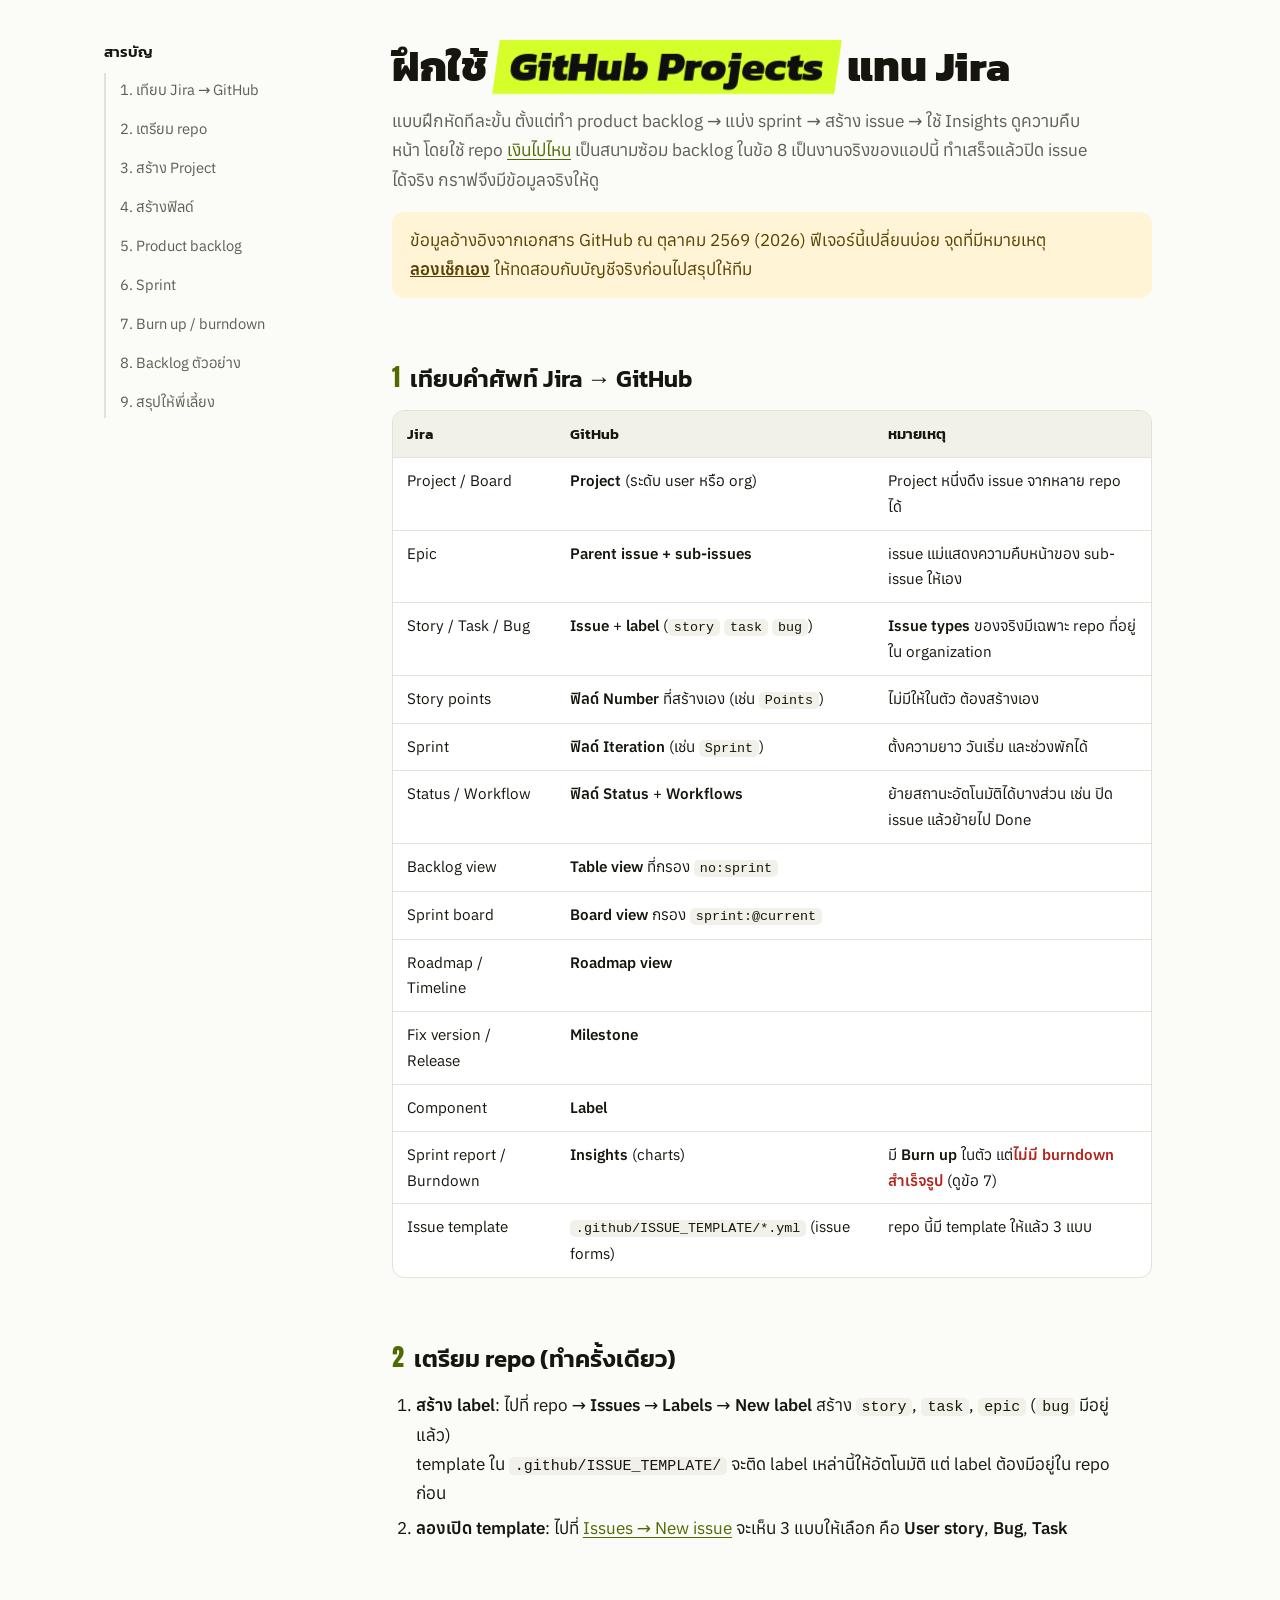
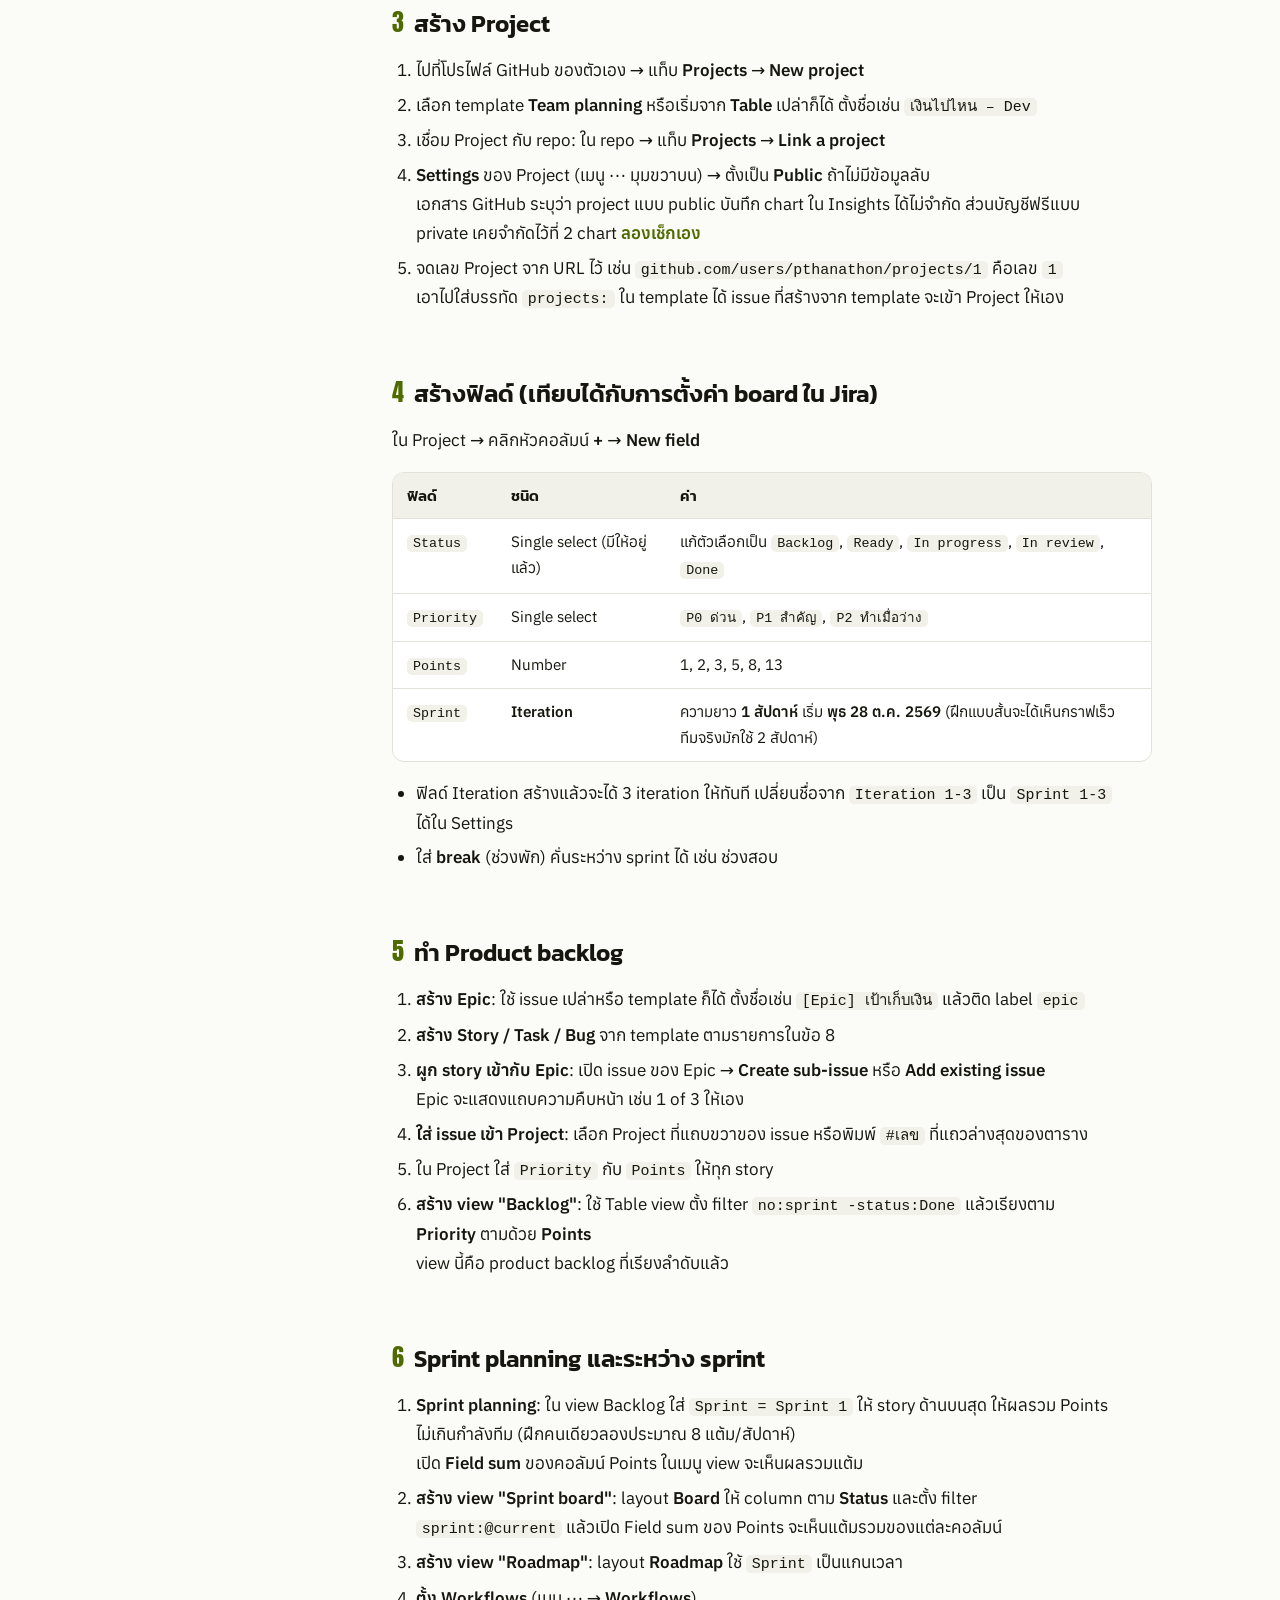
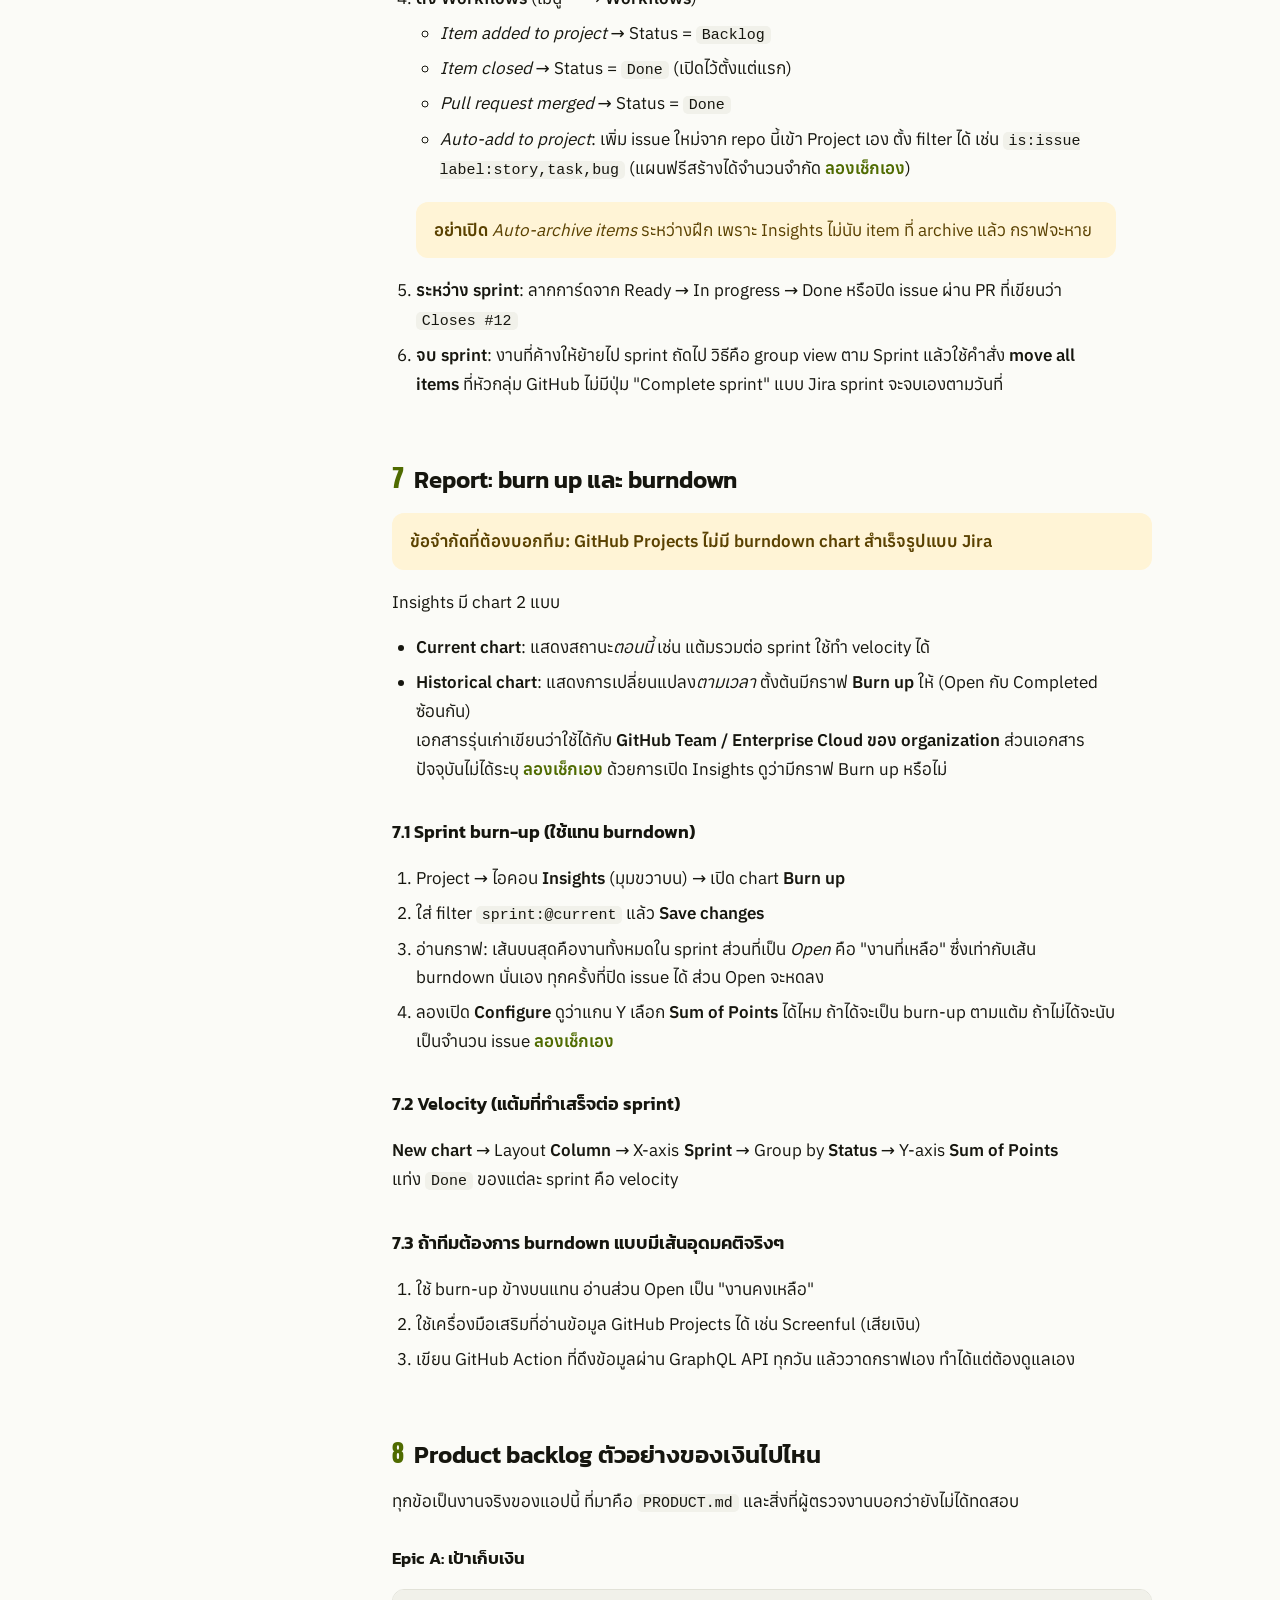
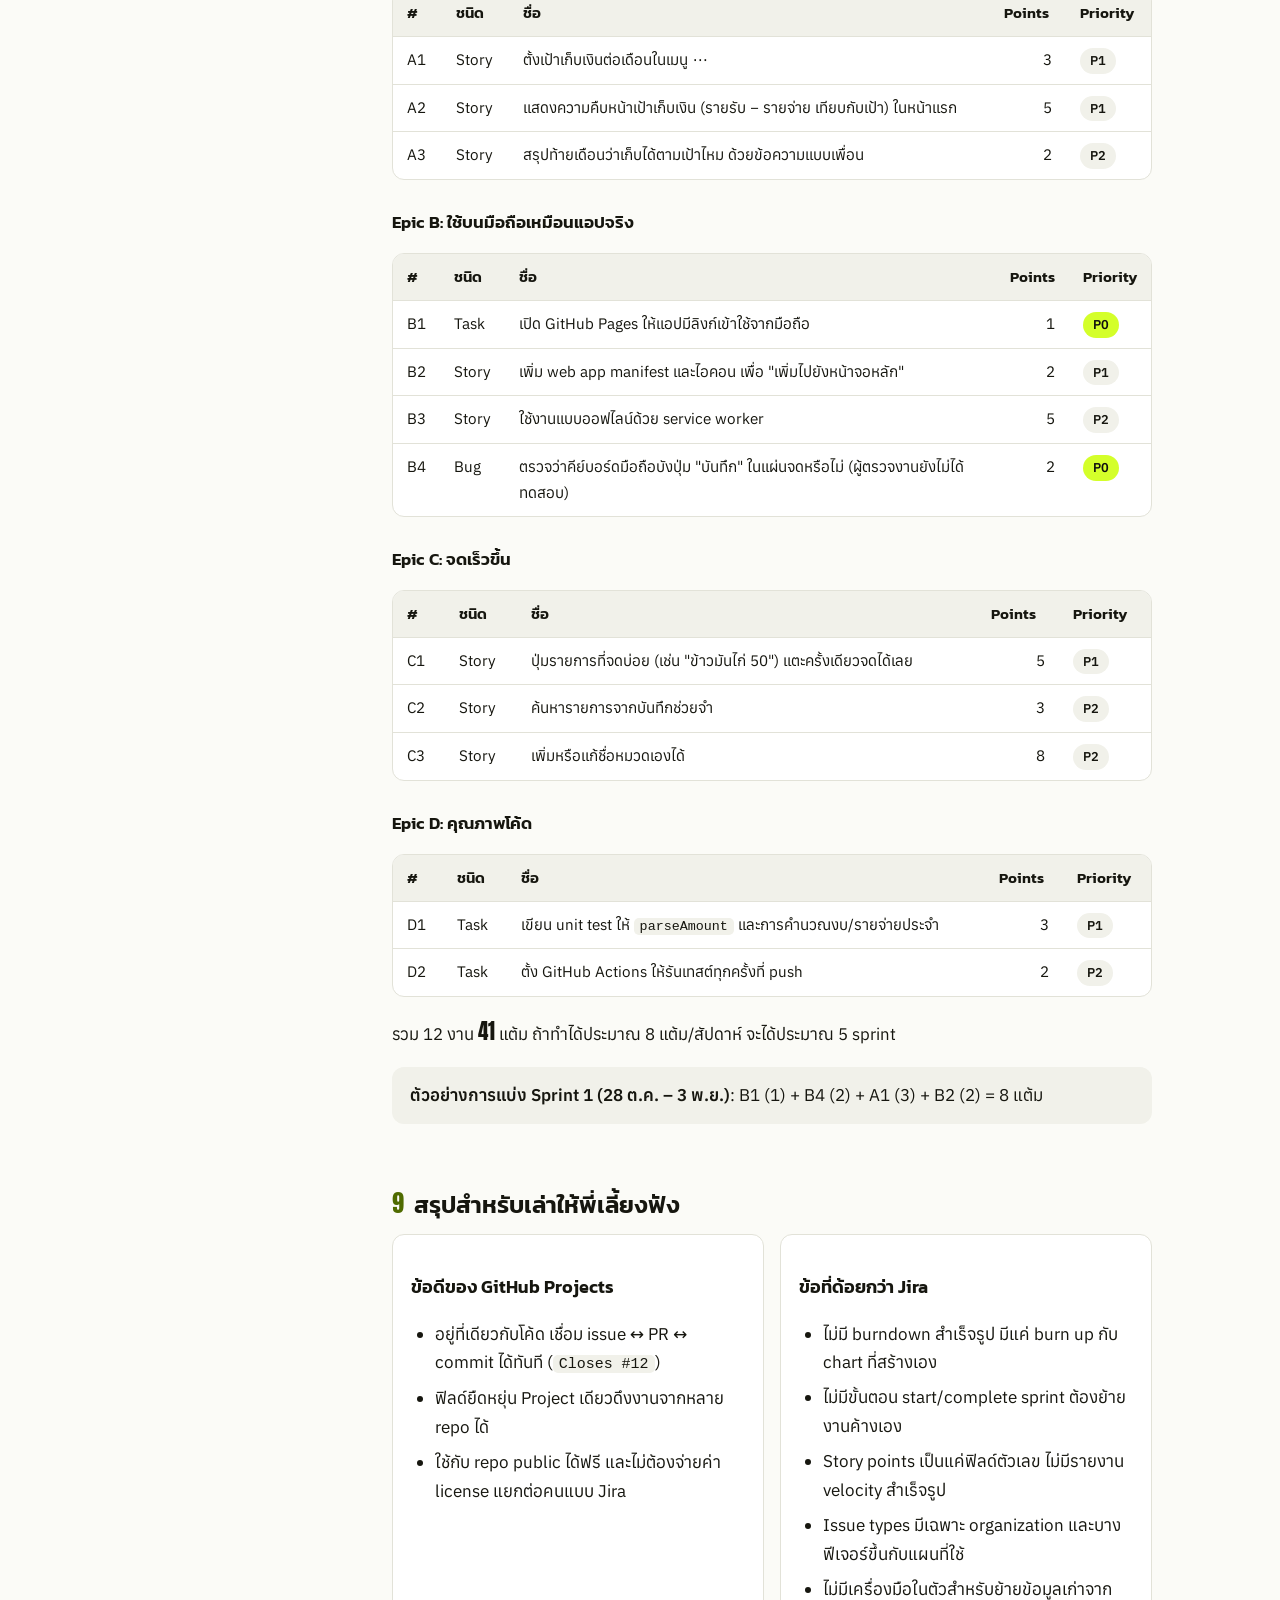
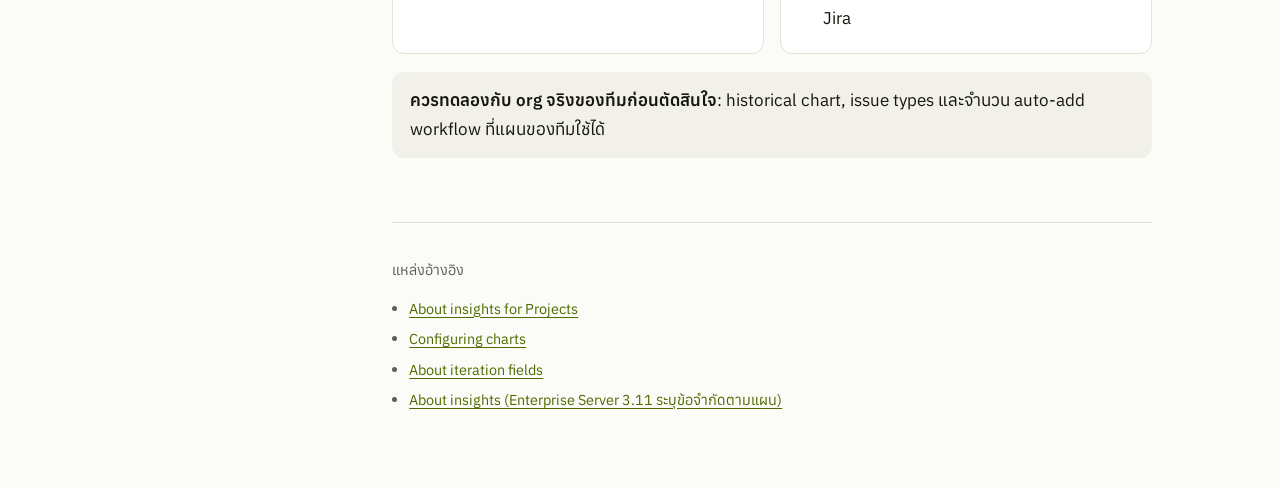
==== docs/github-projects-practice.html @ 41fc9db2 "คู่มือ HTML ใช้ธีมสว่างอย่างเดียว Co-Authored-By: Claude Opus 5.5 <noreply@anthropic.com>" ====
<!doctype html>
<html lang="th">
<head>
<meta charset="utf-8">
<meta name="color-scheme" content="light">
<meta name="viewport" content="width=device-width, initial-scale=1">
<title>ฝึก GitHub Projects แทน Jira</title>
<meta name="description" content="แบบฝึกหัดใช้ GitHub Projects ทำ backlog แบ่ง sprint สร้าง issue และดู burn up โดยใช้ repo เงินไปไหน">
<link rel="stylesheet" href="../fonts/fonts.css">
<style>
:root {
  --bg: #fbfbf7; --surface: #ffffff; --surface-2: #f1f1ea; --line: #e2e2d8;
  --ink: #16160f; --muted: #5e5e54; --accent: #4f6b00; --mark: #d4ff2a; --on-mark: #0f0f0f;
  --warn-bg: #fff4d6; --warn-ink: #5a4100; --bad: #b3261e;
  color-scheme: light;
}
* { box-sizing: border-box; }
html { scroll-behavior: smooth; scroll-padding-top: 16px; }
body {
  margin: 0; background: var(--bg); color: var(--ink);
  font-family: "Anuphan", system-ui, sans-serif; font-size: 17px; line-height: 1.7;
  -webkit-font-smoothing: antialiased;
}
::selection { background: var(--mark); color: var(--on-mark); }
a { color: var(--accent); text-underline-offset: 3px; }
:focus-visible { outline: 2px solid var(--accent); outline-offset: 2px; }

.layout { display: grid; grid-template-columns: 240px minmax(0, 1fr); gap: 48px; max-width: 1120px; margin: 0 auto; padding: 40px 24px 80px; }
nav.toc { position: sticky; top: 24px; align-self: start; font-size: 0.92rem; }
nav.toc b { display: block; font-family: "Kanit", sans-serif; font-weight: 600; margin-bottom: 8px; }
nav.toc ol { list-style: none; margin: 0; padding: 0; border-left: 2px solid var(--line); }
nav.toc a { display: block; padding: 4px 0 4px 14px; margin-left: -2px; border-left: 2px solid transparent; color: var(--muted); text-decoration: none; }
nav.toc a:hover { color: var(--ink); border-left-color: var(--accent); }
@media (max-width: 880px) {
  .layout { grid-template-columns: 1fr; gap: 24px; padding: 24px 16px 64px; }
  nav.toc { position: static; }
}

main { max-width: 760px; min-width: 0; }
header.hero { margin-bottom: 40px; }
h1 { font-family: "Kanit", sans-serif; font-weight: 800; font-size: clamp(1.9rem, 5vw, 2.6rem); line-height: 1.2; margin: 0 0 12px; }
h1 .tag { display: inline-block; background: var(--mark); color: var(--on-mark); padding: 2px 14px; transform: skewX(-8deg); }
.lead { font-size: 1.08rem; color: var(--muted); margin: 0; }
h2 { font-family: "Kanit", sans-serif; font-weight: 600; font-size: 1.5rem; line-height: 1.3; margin: 56px 0 14px; padding-top: 8px; }
h2 .n { font-family: "Anton", sans-serif; font-weight: 400; color: var(--accent); margin-right: 10px; }
h3 { font-family: "Kanit", sans-serif; font-weight: 600; font-size: 1.15rem; margin: 32px 0 10px; }
p, li { max-width: 70ch; }
ol, ul { padding-left: 1.4em; }
li { margin: 6px 0; }
li > ul, li > ol { margin-top: 6px; }
code { font-family: ui-monospace, "Cascadia Mono", Consolas, monospace; font-size: 0.88em; background: var(--surface-2); padding: 1px 6px; border-radius: 5px; }
strong { font-weight: 600; }

.table-wrap { overflow-x: auto; margin: 16px 0; border: 1px solid var(--line); border-radius: 12px; background: var(--surface); }
table { border-collapse: collapse; width: 100%; font-size: 0.95rem; }
th, td { text-align: left; padding: 10px 14px; border-top: 1px solid var(--line); vertical-align: top; }
thead th { border-top: 0; font-family: "Kanit", sans-serif; font-weight: 600; background: var(--surface-2); white-space: nowrap; }
td.num { font-variant-numeric: tabular-nums; text-align: right; }
.pri { display: inline-block; font-size: 0.8rem; font-weight: 600; padding: 2px 10px; border-radius: 999px; background: var(--surface-2); white-space: nowrap; }
.pri.p0 { background: var(--mark); color: var(--on-mark); }

.note { border-radius: 12px; padding: 14px 18px; margin: 18px 0; background: var(--surface-2); }
.note.warn { background: var(--warn-bg); color: var(--warn-ink); }
.note p { margin: 0; }
.note p + p, .note p + ol, .note p + ul { margin-top: 8px; }
.check { font-weight: 600; color: var(--accent); white-space: nowrap; }
.note.warn .check { color: inherit; text-decoration: underline; }

.epic { font-family: "Kanit", sans-serif; font-weight: 600; margin: 28px 0 0; }
.total { font-size: 1.05rem; }
.total b { font-family: "Anton", sans-serif; font-weight: 400; font-size: 1.3rem; }
.two { display: grid; grid-template-columns: 1fr 1fr; gap: 16px; }
.two > div { background: var(--surface); border: 1px solid var(--line); border-radius: 12px; padding: 4px 18px; }
@media (max-width: 640px) { .two { grid-template-columns: 1fr; } }
.bad { color: var(--bad); }
footer { margin-top: 64px; padding-top: 20px; border-top: 1px solid var(--line); font-size: 0.9rem; color: var(--muted); }
footer ul { padding-left: 1.2em; }

@media print {
  nav.toc { display: none; }
  .layout { display: block; padding: 0; }
  h2 { break-after: avoid; }
  .table-wrap, .note { break-inside: avoid; }
}
</style>
</head>
<body>
<div class="layout">
<nav class="toc" aria-label="สารบัญ">
  <b>สารบัญ</b>
  <ol>
    <li><a href="#s1">1. เทียบ Jira → GitHub</a></li>
    <li><a href="#s2">2. เตรียม repo</a></li>
    <li><a href="#s3">3. สร้าง Project</a></li>
    <li><a href="#s4">4. สร้างฟิลด์</a></li>
    <li><a href="#s5">5. Product backlog</a></li>
    <li><a href="#s6">6. Sprint</a></li>
    <li><a href="#s7">7. Burn up / burndown</a></li>
    <li><a href="#s8">8. Backlog ตัวอย่าง</a></li>
    <li><a href="#s9">9. สรุปให้พี่เลี้ยง</a></li>
  </ol>
</nav>

<main>
<header class="hero">
  <h1>ฝึกใช้ <span class="tag">GitHub Projects</span> แทน Jira</h1>
  <p class="lead">แบบฝึกหัดทีละขั้น ตั้งแต่ทำ product backlog → แบ่ง sprint → สร้าง issue → ใช้ Insights ดูความคืบหน้า โดยใช้ repo <a href="https://github.com/pthanathon/NgenPaiNai">เงินไปไหน</a> เป็นสนามซ้อม backlog ในข้อ 8 เป็นงานจริงของแอปนี้ ทำเสร็จแล้วปิด issue ได้จริง กราฟจึงมีข้อมูลจริงให้ดู</p>
  <div class="note warn">
    <p>ข้อมูลอ้างอิงจากเอกสาร GitHub ณ ตุลาคม 2569 (2026) ฟีเจอร์นี้เปลี่ยนบ่อย จุดที่มีหมายเหตุ <span class="check">ลองเช็กเอง</span> ให้ทดสอบกับบัญชีจริงก่อนไปสรุปให้ทีม</p>
  </div>
</header>

<section id="s1">
<h2><span class="n">1</span>เทียบคำศัพท์ Jira → GitHub</h2>
<div class="table-wrap"><table>
<thead><tr><th>Jira</th><th>GitHub</th><th>หมายเหตุ</th></tr></thead>
<tbody>
<tr><td>Project / Board</td><td><strong>Project</strong> (ระดับ user หรือ org)</td><td>Project หนึ่งดึง issue จากหลาย repo ได้</td></tr>
<tr><td>Epic</td><td><strong>Parent issue + sub-issues</strong></td><td>issue แม่แสดงความคืบหน้าของ sub-issue ให้เอง</td></tr>
<tr><td>Story / Task / Bug</td><td><strong>Issue</strong> + <strong>label</strong> (<code>story</code> <code>task</code> <code>bug</code>)</td><td><strong>Issue types</strong> ของจริงมีเฉพาะ repo ที่อยู่ใน organization</td></tr>
<tr><td>Story points</td><td><strong>ฟิลด์ Number</strong> ที่สร้างเอง (เช่น <code>Points</code>)</td><td>ไม่มีให้ในตัว ต้องสร้างเอง</td></tr>
<tr><td>Sprint</td><td><strong>ฟิลด์ Iteration</strong> (เช่น <code>Sprint</code>)</td><td>ตั้งความยาว วันเริ่ม และช่วงพักได้</td></tr>
<tr><td>Status / Workflow</td><td><strong>ฟิลด์ Status</strong> + <strong>Workflows</strong></td><td>ย้ายสถานะอัตโนมัติได้บางส่วน เช่น ปิด issue แล้วย้ายไป Done</td></tr>
<tr><td>Backlog view</td><td><strong>Table view</strong> ที่กรอง <code>no:sprint</code></td><td></td></tr>
<tr><td>Sprint board</td><td><strong>Board view</strong> กรอง <code>sprint:@current</code></td><td></td></tr>
<tr><td>Roadmap / Timeline</td><td><strong>Roadmap view</strong></td><td></td></tr>
<tr><td>Fix version / Release</td><td><strong>Milestone</strong></td><td></td></tr>
<tr><td>Component</td><td><strong>Label</strong></td><td></td></tr>
<tr><td>Sprint report / Burndown</td><td><strong>Insights</strong> (charts)</td><td>มี <strong>Burn up</strong> ในตัว แต่<strong class="bad">ไม่มี burndown สำเร็จรูป</strong> (ดูข้อ 7)</td></tr>
<tr><td>Issue template</td><td><code>.github/ISSUE_TEMPLATE/*.yml</code> (issue forms)</td><td>repo นี้มี template ให้แล้ว 3 แบบ</td></tr>
</tbody></table></div>
</section>

<section id="s2">
<h2><span class="n">2</span>เตรียม repo (ทำครั้งเดียว)</h2>
<ol>
  <li><strong>สร้าง label</strong>: ไปที่ repo → <strong>Issues</strong> → <strong>Labels</strong> → <strong>New label</strong> สร้าง <code>story</code>, <code>task</code>, <code>epic</code> (<code>bug</code> มีอยู่แล้ว)<br>template ใน <code>.github/ISSUE_TEMPLATE/</code> จะติด label เหล่านี้ให้อัตโนมัติ แต่ label ต้องมีอยู่ใน repo ก่อน</li>
  <li><strong>ลองเปิด template</strong>: ไปที่ <a href="https://github.com/pthanathon/NgenPaiNai/issues/new/choose">Issues → New issue</a> จะเห็น 3 แบบให้เลือก คือ <strong>User story</strong>, <strong>Bug</strong>, <strong>Task</strong></li>
</ol>
</section>

<section id="s3">
<h2><span class="n">3</span>สร้าง Project</h2>
<ol>
  <li>ไปที่โปรไฟล์ GitHub ของตัวเอง → แท็บ <strong>Projects</strong> → <strong>New project</strong></li>
  <li>เลือก template <strong>Team planning</strong> หรือเริ่มจาก <strong>Table</strong> เปล่าก็ได้ ตั้งชื่อเช่น <code>เงินไปไหน – Dev</code></li>
  <li>เชื่อม Project กับ repo: ใน repo → แท็บ <strong>Projects</strong> → <strong>Link a project</strong></li>
  <li><strong>Settings</strong> ของ Project (เมนู ⋯ มุมขวาบน) → ตั้งเป็น <strong>Public</strong> ถ้าไม่มีข้อมูลลับ<br>เอกสาร GitHub ระบุว่า project แบบ public บันทึก chart ใน Insights ได้ไม่จำกัด ส่วนบัญชีฟรีแบบ private เคยจำกัดไว้ที่ 2 chart <span class="check">ลองเช็กเอง</span></li>
  <li>จดเลข Project จาก URL ไว้ เช่น <code>github.com/users/pthanathon/projects/1</code> คือเลข <code>1</code><br>เอาไปใส่บรรทัด <code>projects:</code> ใน template ได้ issue ที่สร้างจาก template จะเข้า Project ให้เอง</li>
</ol>
</section>

<section id="s4">
<h2><span class="n">4</span>สร้างฟิลด์ (เทียบได้กับการตั้งค่า board ใน Jira)</h2>
<p>ใน Project → คลิกหัวคอลัมน์ <strong>+</strong> → <strong>New field</strong></p>
<div class="table-wrap"><table>
<thead><tr><th>ฟิลด์</th><th>ชนิด</th><th>ค่า</th></tr></thead>
<tbody>
<tr><td><code>Status</code></td><td>Single select (มีให้อยู่แล้ว)</td><td>แก้ตัวเลือกเป็น <code>Backlog</code>, <code>Ready</code>, <code>In progress</code>, <code>In review</code>, <code>Done</code></td></tr>
<tr><td><code>Priority</code></td><td>Single select</td><td><code>P0 ด่วน</code>, <code>P1 สำคัญ</code>, <code>P2 ทำเมื่อว่าง</code></td></tr>
<tr><td><code>Points</code></td><td>Number</td><td>1, 2, 3, 5, 8, 13</td></tr>
<tr><td><code>Sprint</code></td><td><strong>Iteration</strong></td><td>ความยาว <strong>1 สัปดาห์</strong> เริ่ม <strong>พุธ 28 ต.ค. 2569</strong> (ฝึกแบบสั้นจะได้เห็นกราฟเร็ว ทีมจริงมักใช้ 2 สัปดาห์)</td></tr>
</tbody></table></div>
<ul>
  <li>ฟิลด์ Iteration สร้างแล้วจะได้ 3 iteration ให้ทันที เปลี่ยนชื่อจาก <code>Iteration 1-3</code> เป็น <code>Sprint 1-3</code> ได้ใน Settings</li>
  <li>ใส่ <strong>break</strong> (ช่วงพัก) คั่นระหว่าง sprint ได้ เช่น ช่วงสอบ</li>
</ul>
</section>

<section id="s5">
<h2><span class="n">5</span>ทำ Product backlog</h2>
<ol>
  <li><strong>สร้าง Epic</strong>: ใช้ issue เปล่าหรือ template ก็ได้ ตั้งชื่อเช่น <code>[Epic] เป้าเก็บเงิน</code> แล้วติด label <code>epic</code></li>
  <li><strong>สร้าง Story / Task / Bug</strong> จาก template ตามรายการในข้อ 8</li>
  <li><strong>ผูก story เข้ากับ Epic</strong>: เปิด issue ของ Epic → <strong>Create sub-issue</strong> หรือ <strong>Add existing issue</strong><br>Epic จะแสดงแถบความคืบหน้า เช่น 1 of 3 ให้เอง</li>
  <li><strong>ใส่ issue เข้า Project</strong>: เลือก Project ที่แถบขวาของ issue หรือพิมพ์ <code>#เลข</code> ที่แถวล่างสุดของตาราง</li>
  <li>ใน Project ใส่ <code>Priority</code> กับ <code>Points</code> ให้ทุก story</li>
  <li><strong>สร้าง view "Backlog"</strong>: ใช้ Table view ตั้ง filter <code>no:sprint -status:Done</code> แล้วเรียงตาม <strong>Priority</strong> ตามด้วย <strong>Points</strong><br>view นี้คือ product backlog ที่เรียงลำดับแล้ว</li>
</ol>
</section>

<section id="s6">
<h2><span class="n">6</span>Sprint planning และระหว่าง sprint</h2>
<ol>
  <li><strong>Sprint planning</strong>: ใน view Backlog ใส่ <code>Sprint = Sprint 1</code> ให้ story ด้านบนสุด ให้ผลรวม Points ไม่เกินกำลังทีม (ฝึกคนเดียวลองประมาณ 8 แต้ม/สัปดาห์)<br>เปิด <strong>Field sum</strong> ของคอลัมน์ Points ในเมนู view จะเห็นผลรวมแต้ม</li>
  <li><strong>สร้าง view "Sprint board"</strong>: layout <strong>Board</strong> ให้ column ตาม <strong>Status</strong> และตั้ง filter <code>sprint:@current</code> แล้วเปิด Field sum ของ Points จะเห็นแต้มรวมของแต่ละคอลัมน์</li>
  <li><strong>สร้าง view "Roadmap"</strong>: layout <strong>Roadmap</strong> ใช้ <code>Sprint</code> เป็นแกนเวลา</li>
  <li><strong>ตั้ง Workflows</strong> (เมนู ⋯ → <strong>Workflows</strong>)
    <ul>
      <li><em>Item added to project</em> → Status = <code>Backlog</code></li>
      <li><em>Item closed</em> → Status = <code>Done</code> (เปิดไว้ตั้งแต่แรก)</li>
      <li><em>Pull request merged</em> → Status = <code>Done</code></li>
      <li><em>Auto-add to project</em>: เพิ่ม issue ใหม่จาก repo นี้เข้า Project เอง ตั้ง filter ได้ เช่น <code>is:issue label:story,task,bug</code> (แผนฟรีสร้างได้จำนวนจำกัด <span class="check">ลองเช็กเอง</span>)</li>
    </ul>
    <div class="note warn"><p><strong>อย่าเปิด</strong> <em>Auto-archive items</em> ระหว่างฝึก เพราะ Insights ไม่นับ item ที่ archive แล้ว กราฟจะหาย</p></div>
  </li>
  <li><strong>ระหว่าง sprint</strong>: ลากการ์ดจาก Ready → In progress → Done หรือปิด issue ผ่าน PR ที่เขียนว่า <code>Closes #12</code></li>
  <li><strong>จบ sprint</strong>: งานที่ค้างให้ย้ายไป sprint ถัดไป วิธีคือ group view ตาม Sprint แล้วใช้คำสั่ง <strong>move all items</strong> ที่หัวกลุ่ม GitHub ไม่มีปุ่ม "Complete sprint" แบบ Jira sprint จะจบเองตามวันที่</li>
</ol>
</section>

<section id="s7">
<h2><span class="n">7</span>Report: burn up และ burndown</h2>
<div class="note warn">
  <p><strong>ข้อจำกัดที่ต้องบอกทีม: GitHub Projects ไม่มี burndown chart สำเร็จรูปแบบ Jira</strong></p>
</div>
<p>Insights มี chart 2 แบบ</p>
<ul>
  <li><strong>Current chart</strong>: แสดงสถานะ<em>ตอนนี้</em> เช่น แต้มรวมต่อ sprint ใช้ทำ velocity ได้</li>
  <li><strong>Historical chart</strong>: แสดงการเปลี่ยนแปลง<em>ตามเวลา</em> ตั้งต้นมีกราฟ <strong>Burn up</strong> ให้ (Open กับ Completed ซ้อนกัน)<br>เอกสารรุ่นเก่าเขียนว่าใช้ได้กับ <strong>GitHub Team / Enterprise Cloud ของ organization</strong> ส่วนเอกสารปัจจุบันไม่ได้ระบุ <span class="check">ลองเช็กเอง</span> ด้วยการเปิด Insights ดูว่ามีกราฟ Burn up หรือไม่</li>
</ul>

<h3>7.1 Sprint burn-up (ใช้แทน burndown)</h3>
<ol>
  <li>Project → ไอคอน <strong>Insights</strong> (มุมขวาบน) → เปิด chart <strong>Burn up</strong></li>
  <li>ใส่ filter <code>sprint:@current</code> แล้ว <strong>Save changes</strong></li>
  <li>อ่านกราฟ: เส้นบนสุดคืองานทั้งหมดใน sprint ส่วนที่เป็น <em>Open</em> คือ "งานที่เหลือ" ซึ่งเท่ากับเส้น burndown นั่นเอง ทุกครั้งที่ปิด issue ได้ ส่วน Open จะหดลง</li>
  <li>ลองเปิด <strong>Configure</strong> ดูว่าแกน Y เลือก <strong>Sum of Points</strong> ได้ไหม ถ้าได้จะเป็น burn-up ตามแต้ม ถ้าไม่ได้จะนับเป็นจำนวน issue <span class="check">ลองเช็กเอง</span></li>
</ol>

<h3>7.2 Velocity (แต้มที่ทำเสร็จต่อ sprint)</h3>
<p><strong>New chart</strong> → Layout <strong>Column</strong> → X-axis <strong>Sprint</strong> → Group by <strong>Status</strong> → Y-axis <strong>Sum of Points</strong><br>แท่ง <code>Done</code> ของแต่ละ sprint คือ velocity</p>

<h3>7.3 ถ้าทีมต้องการ burndown แบบมีเส้นอุดมคติจริงๆ</h3>
<ol>
  <li>ใช้ burn-up ข้างบนแทน อ่านส่วน Open เป็น "งานคงเหลือ"</li>
  <li>ใช้เครื่องมือเสริมที่อ่านข้อมูล GitHub Projects ได้ เช่น Screenful (เสียเงิน)</li>
  <li>เขียน GitHub Action ที่ดึงข้อมูลผ่าน GraphQL API ทุกวัน แล้ววาดกราฟเอง ทำได้แต่ต้องดูแลเอง</li>
</ol>
</section>

<section id="s8">
<h2><span class="n">8</span>Product backlog ตัวอย่างของเงินไปไหน</h2>
<p>ทุกข้อเป็นงานจริงของแอปนี้ ที่มาคือ <code>PRODUCT.md</code> และสิ่งที่ผู้ตรวจงานบอกว่ายังไม่ได้ทดสอบ</p>

<p class="epic">Epic A: เป้าเก็บเงิน</p>
<div class="table-wrap"><table>
<thead><tr><th>#</th><th>ชนิด</th><th>ชื่อ</th><th>Points</th><th>Priority</th></tr></thead>
<tbody>
<tr><td>A1</td><td>Story</td><td>ตั้งเป้าเก็บเงินต่อเดือนในเมนู ⋯</td><td class="num">3</td><td><span class="pri">P1</span></td></tr>
<tr><td>A2</td><td>Story</td><td>แสดงความคืบหน้าเป้าเก็บเงิน (รายรับ − รายจ่าย เทียบกับเป้า) ในหน้าแรก</td><td class="num">5</td><td><span class="pri">P1</span></td></tr>
<tr><td>A3</td><td>Story</td><td>สรุปท้ายเดือนว่าเก็บได้ตามเป้าไหม ด้วยข้อความแบบเพื่อน</td><td class="num">2</td><td><span class="pri">P2</span></td></tr>
</tbody></table></div>

<p class="epic">Epic B: ใช้บนมือถือเหมือนแอปจริง</p>
<div class="table-wrap"><table>
<thead><tr><th>#</th><th>ชนิด</th><th>ชื่อ</th><th>Points</th><th>Priority</th></tr></thead>
<tbody>
<tr><td>B1</td><td>Task</td><td>เปิด GitHub Pages ให้แอปมีลิงก์เข้าใช้จากมือถือ</td><td class="num">1</td><td><span class="pri p0">P0</span></td></tr>
<tr><td>B2</td><td>Story</td><td>เพิ่ม web app manifest และไอคอน เพื่อ "เพิ่มไปยังหน้าจอหลัก"</td><td class="num">2</td><td><span class="pri">P1</span></td></tr>
<tr><td>B3</td><td>Story</td><td>ใช้งานแบบออฟไลน์ด้วย service worker</td><td class="num">5</td><td><span class="pri">P2</span></td></tr>
<tr><td>B4</td><td>Bug</td><td>ตรวจว่าคีย์บอร์ดมือถือบังปุ่ม "บันทึก" ในแผ่นจดหรือไม่ (ผู้ตรวจงานยังไม่ได้ทดสอบ)</td><td class="num">2</td><td><span class="pri p0">P0</span></td></tr>
</tbody></table></div>

<p class="epic">Epic C: จดเร็วขึ้น</p>
<div class="table-wrap"><table>
<thead><tr><th>#</th><th>ชนิด</th><th>ชื่อ</th><th>Points</th><th>Priority</th></tr></thead>
<tbody>
<tr><td>C1</td><td>Story</td><td>ปุ่มรายการที่จดบ่อย (เช่น "ข้าวมันไก่ 50") แตะครั้งเดียวจดได้เลย</td><td class="num">5</td><td><span class="pri">P1</span></td></tr>
<tr><td>C2</td><td>Story</td><td>ค้นหารายการจากบันทึกช่วยจำ</td><td class="num">3</td><td><span class="pri">P2</span></td></tr>
<tr><td>C3</td><td>Story</td><td>เพิ่มหรือแก้ชื่อหมวดเองได้</td><td class="num">8</td><td><span class="pri">P2</span></td></tr>
</tbody></table></div>

<p class="epic">Epic D: คุณภาพโค้ด</p>
<div class="table-wrap"><table>
<thead><tr><th>#</th><th>ชนิด</th><th>ชื่อ</th><th>Points</th><th>Priority</th></tr></thead>
<tbody>
<tr><td>D1</td><td>Task</td><td>เขียน unit test ให้ <code>parseAmount</code> และการคำนวณงบ/รายจ่ายประจำ</td><td class="num">3</td><td><span class="pri">P1</span></td></tr>
<tr><td>D2</td><td>Task</td><td>ตั้ง GitHub Actions ให้รันเทสต์ทุกครั้งที่ push</td><td class="num">2</td><td><span class="pri">P2</span></td></tr>
</tbody></table></div>

<p class="total">รวม 12 งาน <b>41</b> แต้ม ถ้าทำได้ประมาณ 8 แต้ม/สัปดาห์ จะได้ประมาณ 5 sprint</p>
<div class="note"><p><strong>ตัวอย่างการแบ่ง Sprint 1 (28 ต.ค. – 3 พ.ย.)</strong>: B1 (1) + B4 (2) + A1 (3) + B2 (2) = 8 แต้ม</p></div>
</section>

<section id="s9">
<h2><span class="n">9</span>สรุปสำหรับเล่าให้พี่เลี้ยงฟัง</h2>
<div class="two">
  <div>
    <h3>ข้อดีของ GitHub Projects</h3>
    <ul>
      <li>อยู่ที่เดียวกับโค้ด เชื่อม issue ↔ PR ↔ commit ได้ทันที (<code>Closes #12</code>)</li>
      <li>ฟิลด์ยืดหยุ่น Project เดียวดึงงานจากหลาย repo ได้</li>
      <li>ใช้กับ repo public ได้ฟรี และไม่ต้องจ่ายค่า license แยกต่อคนแบบ Jira</li>
    </ul>
  </div>
  <div>
    <h3>ข้อที่ด้อยกว่า Jira</h3>
    <ul>
      <li>ไม่มี burndown สำเร็จรูป มีแค่ burn up กับ chart ที่สร้างเอง</li>
      <li>ไม่มีขั้นตอน start/complete sprint ต้องย้ายงานค้างเอง</li>
      <li>Story points เป็นแค่ฟิลด์ตัวเลข ไม่มีรายงาน velocity สำเร็จรูป</li>
      <li>Issue types มีเฉพาะ organization และบางฟีเจอร์ขึ้นกับแผนที่ใช้</li>
      <li>ไม่มีเครื่องมือในตัวสำหรับย้ายข้อมูลเก่าจาก Jira</li>
    </ul>
  </div>
</div>
<div class="note"><p><strong>ควรทดลองกับ org จริงของทีมก่อนตัดสินใจ</strong>: historical chart, issue types และจำนวน auto-add workflow ที่แผนของทีมใช้ได้</p></div>
</section>

<footer>
  <p>แหล่งอ้างอิง</p>
  <ul>
    <li><a href="https://docs.github.com/en/issues/planning-and-tracking-with-projects/viewing-insights-from-your-project/about-insights-for-projects">About insights for Projects</a></li>
    <li><a href="https://docs.github.com/en/issues/planning-and-tracking-with-projects/viewing-insights-from-your-project/configuring-charts">Configuring charts</a></li>
    <li><a href="https://docs.github.com/en/issues/planning-and-tracking-with-projects/understanding-fields/about-iteration-fields">About iteration fields</a></li>
    <li><a href="https://docs.github.com/en/enterprise-server@3.11/issues/planning-and-tracking-with-projects/viewing-insights-from-your-project/about-insights-for-projects">About insights (Enterprise Server 3.11 ระบุข้อจำกัดตามแผน)</a></li>
  </ul>
</footer>
</main>
</div>
</body>
</html>
---- fonts/fonts.css ----
/* ฟอนต์เก็บไว้ในเครื่อง เพื่อให้ใช้งานได้แม้ไม่มีอินเทอร์เน็ต (ที่มา: Google Fonts, SIL Open Font License) */
@font-face {
  font-family: 'Anton';
  font-style: normal;
  font-weight: 400;
  font-display: swap;
  src: url(anton-400-latin.woff2) format('woff2');
  unicode-range: U+0000-00FF, U+0131, U+0152-0153, U+02BB-02BC, U+02C6, U+02DA, U+02DC, U+0304, U+0308, U+0329, U+2000-206F, U+20AC, U+2122, U+2191, U+2193, U+2212, U+2215, U+FEFF, U+FFFD;
}
@font-face {
  font-family: 'Anuphan';
  font-style: normal;
  font-weight: 400;
  font-display: swap;
  src: url(anuphan-400-thai.woff2) format('woff2');
  unicode-range: U+02D7, U+0303, U+0331, U+0E01-0E5B, U+200C-200D, U+25CC;
}
@font-face {
  font-family: 'Anuphan';
  font-style: normal;
  font-weight: 400;
  font-display: swap;
  src: url(anuphan-400-latin.woff2) format('woff2');
  unicode-range: U+0000-00FF, U+0131, U+0152-0153, U+02BB-02BC, U+02C6, U+02DA, U+02DC, U+0304, U+0308, U+0329, U+2000-206F, U+20AC, U+2122, U+2191, U+2193, U+2212, U+2215, U+FEFF, U+FFFD;
}
@font-face {
  font-family: 'Anuphan';
  font-style: normal;
  font-weight: 500;
  font-display: swap;
  src: url(anuphan-400-thai.woff2) format('woff2');
  unicode-range: U+02D7, U+0303, U+0331, U+0E01-0E5B, U+200C-200D, U+25CC;
}
@font-face {
  font-family: 'Anuphan';
  font-style: normal;
  font-weight: 500;
  font-display: swap;
  src: url(anuphan-400-latin.woff2) format('woff2');
  unicode-range: U+0000-00FF, U+0131, U+0152-0153, U+02BB-02BC, U+02C6, U+02DA, U+02DC, U+0304, U+0308, U+0329, U+2000-206F, U+20AC, U+2122, U+2191, U+2193, U+2212, U+2215, U+FEFF, U+FFFD;
}
@font-face {
  font-family: 'Anuphan';
  font-style: normal;
  font-weight: 600;
  font-display: swap;
  src: url(anuphan-400-thai.woff2) format('woff2');
  unicode-range: U+02D7, U+0303, U+0331, U+0E01-0E5B, U+200C-200D, U+25CC;
}
@font-face {
  font-family: 'Anuphan';
  font-style: normal;
  font-weight: 600;
  font-display: swap;
  src: url(anuphan-400-latin.woff2) format('woff2');
  unicode-range: U+0000-00FF, U+0131, U+0152-0153, U+02BB-02BC, U+02C6, U+02DA, U+02DC, U+0304, U+0308, U+0329, U+2000-206F, U+20AC, U+2122, U+2191, U+2193, U+2212, U+2215, U+FEFF, U+FFFD;
}
@font-face {
  font-family: 'Kanit';
  font-style: italic;
  font-weight: 800;
  font-display: swap;
  src: url(kanit-800i-thai.woff2) format('woff2');
  unicode-range: U+02D7, U+0303, U+0331, U+0E01-0E5B, U+200C-200D, U+25CC;
}
@font-face {
  font-family: 'Kanit';
  font-style: italic;
  font-weight: 800;
  font-display: swap;
  src: url(kanit-800i-latin.woff2) format('woff2');
  unicode-range: U+0000-00FF, U+0131, U+0152-0153, U+02BB-02BC, U+02C6, U+02DA, U+02DC, U+0304, U+0308, U+0329, U+2000-206F, U+20AC, U+2122, U+2191, U+2193, U+2212, U+2215, U+FEFF, U+FFFD;
}
@font-face {
  font-family: 'Kanit';
  font-style: normal;
  font-weight: 600;
  font-display: swap;
  src: url(kanit-600-thai.woff2) format('woff2');
  unicode-range: U+02D7, U+0303, U+0331, U+0E01-0E5B, U+200C-200D, U+25CC;
}
@font-face {
  font-family: 'Kanit';
  font-style: normal;
  font-weight: 600;
  font-display: swap;
  src: url(kanit-600-latin.woff2) format('woff2');
  unicode-range: U+0000-00FF, U+0131, U+0152-0153, U+02BB-02BC, U+02C6, U+02DA, U+02DC, U+0304, U+0308, U+0329, U+2000-206F, U+20AC, U+2122, U+2191, U+2193, U+2212, U+2215, U+FEFF, U+FFFD;
}
@font-face {
  font-family: 'Kanit';
  font-style: normal;
  font-weight: 800;
  font-display: swap;
  src: url(kanit-800-thai.woff2) format('woff2');
  unicode-range: U+02D7, U+0303, U+0331, U+0E01-0E5B, U+200C-200D, U+25CC;
}
@font-face {
  font-family: 'Kanit';
  font-style: normal;
  font-weight: 800;
  font-display: swap;
  src: url(kanit-800-latin.woff2) format('woff2');
  unicode-range: U+0000-00FF, U+0131, U+0152-0153, U+02BB-02BC, U+02C6, U+02DA, U+02DC, U+0304, U+0308, U+0329, U+2000-206F, U+20AC, U+2122, U+2191, U+2193, U+2212, U+2215, U+FEFF, U+FFFD;
}
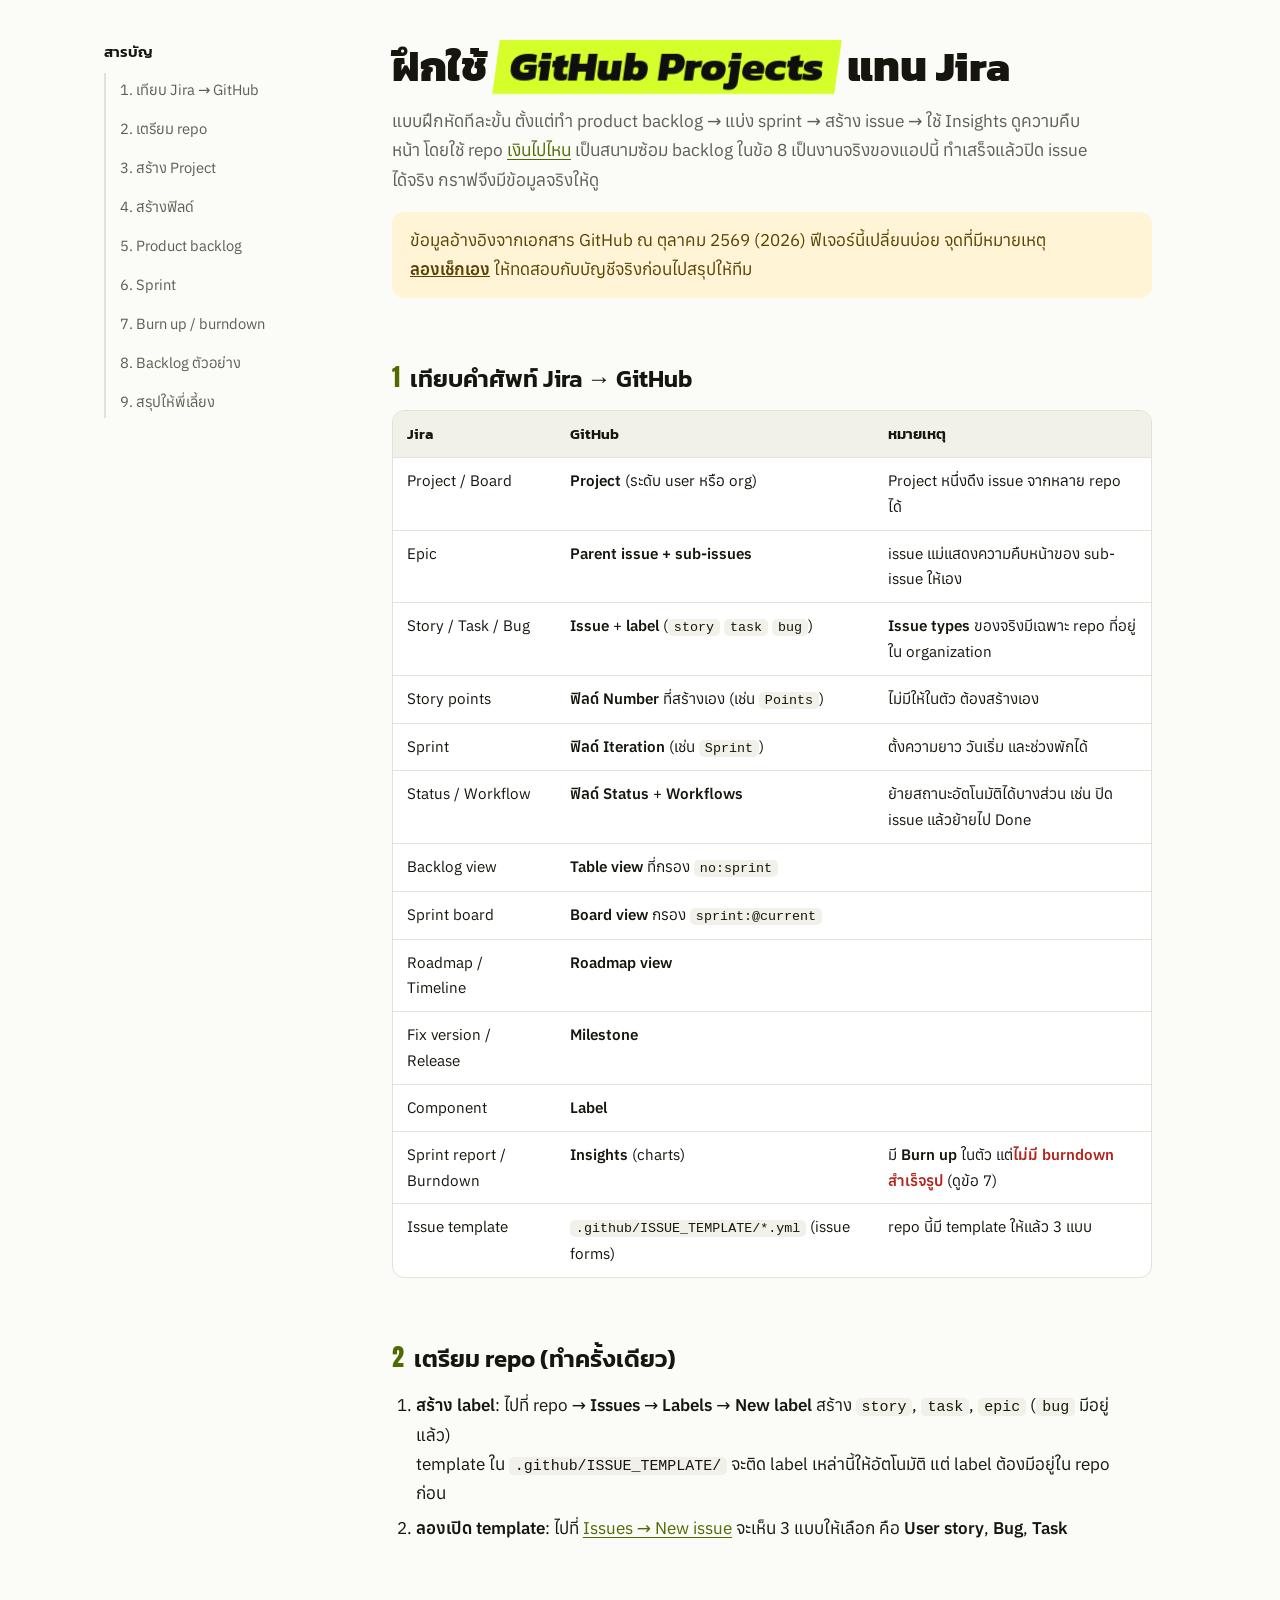
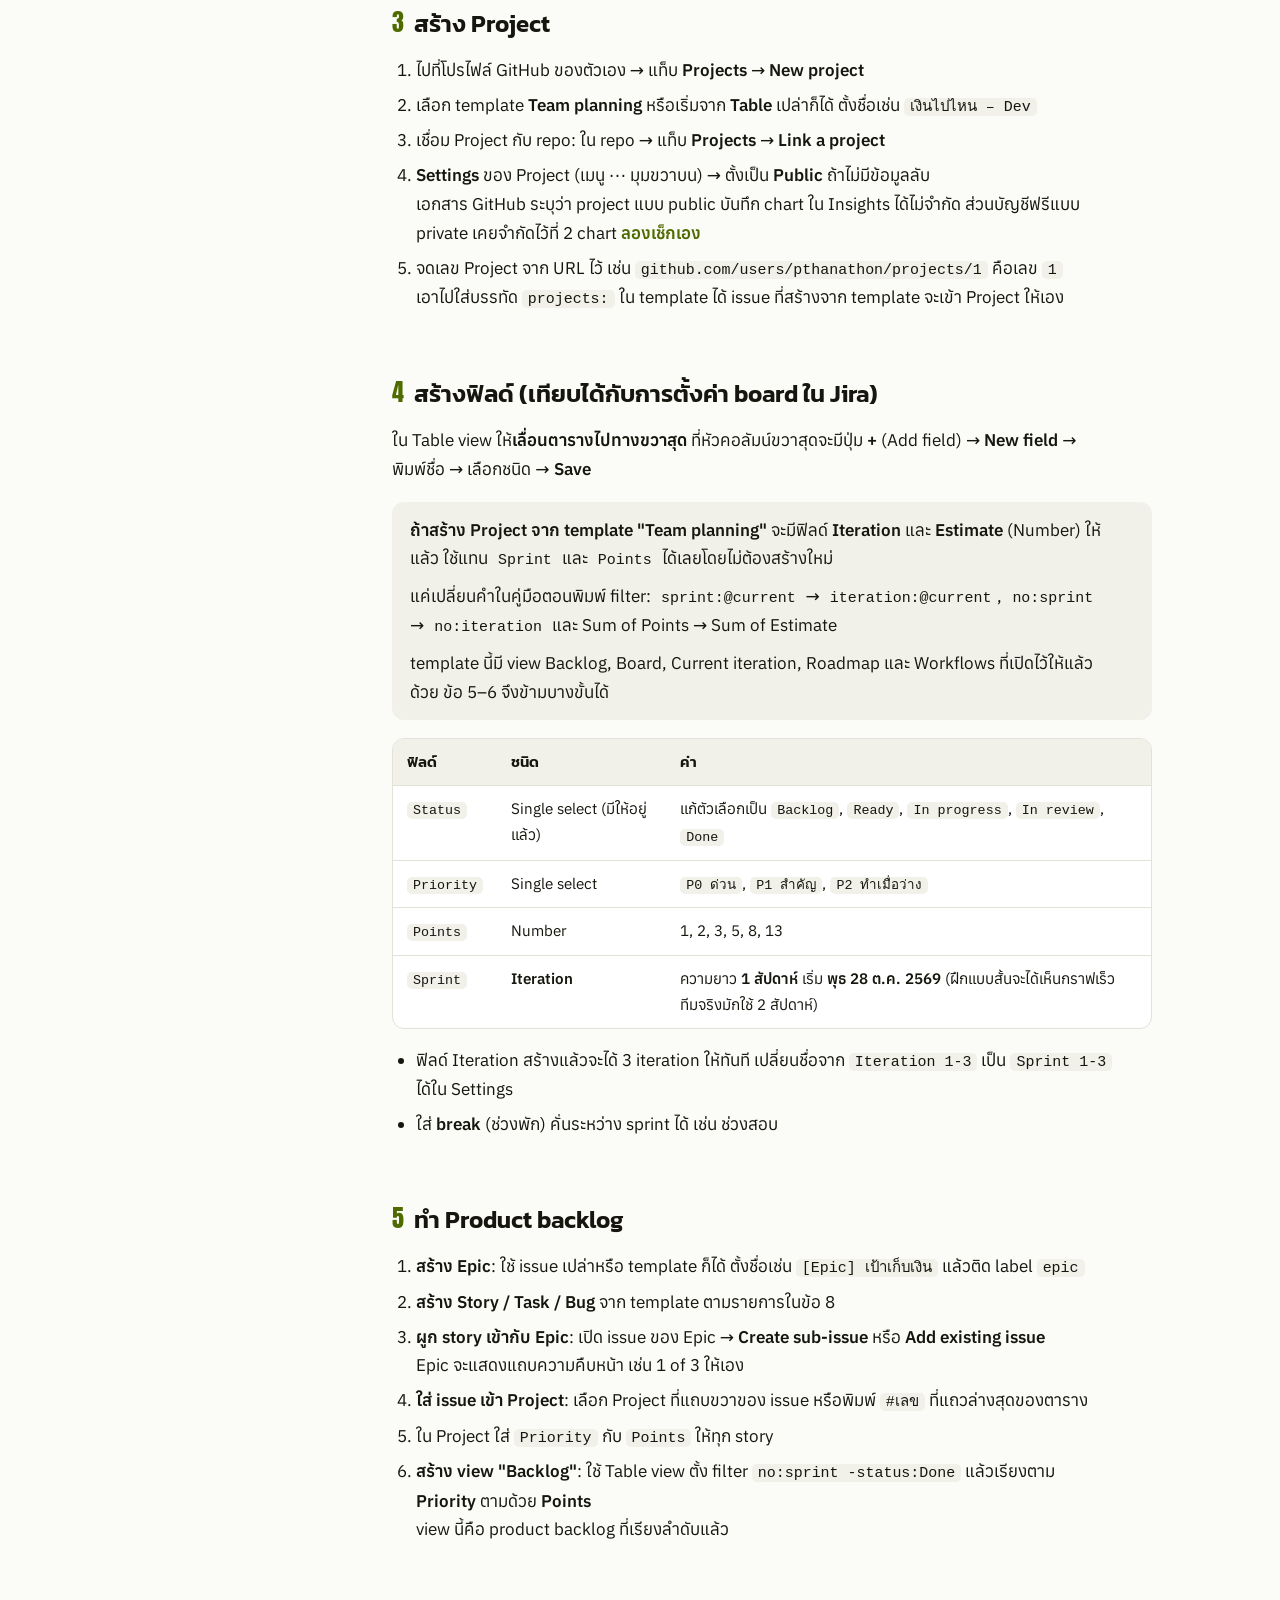
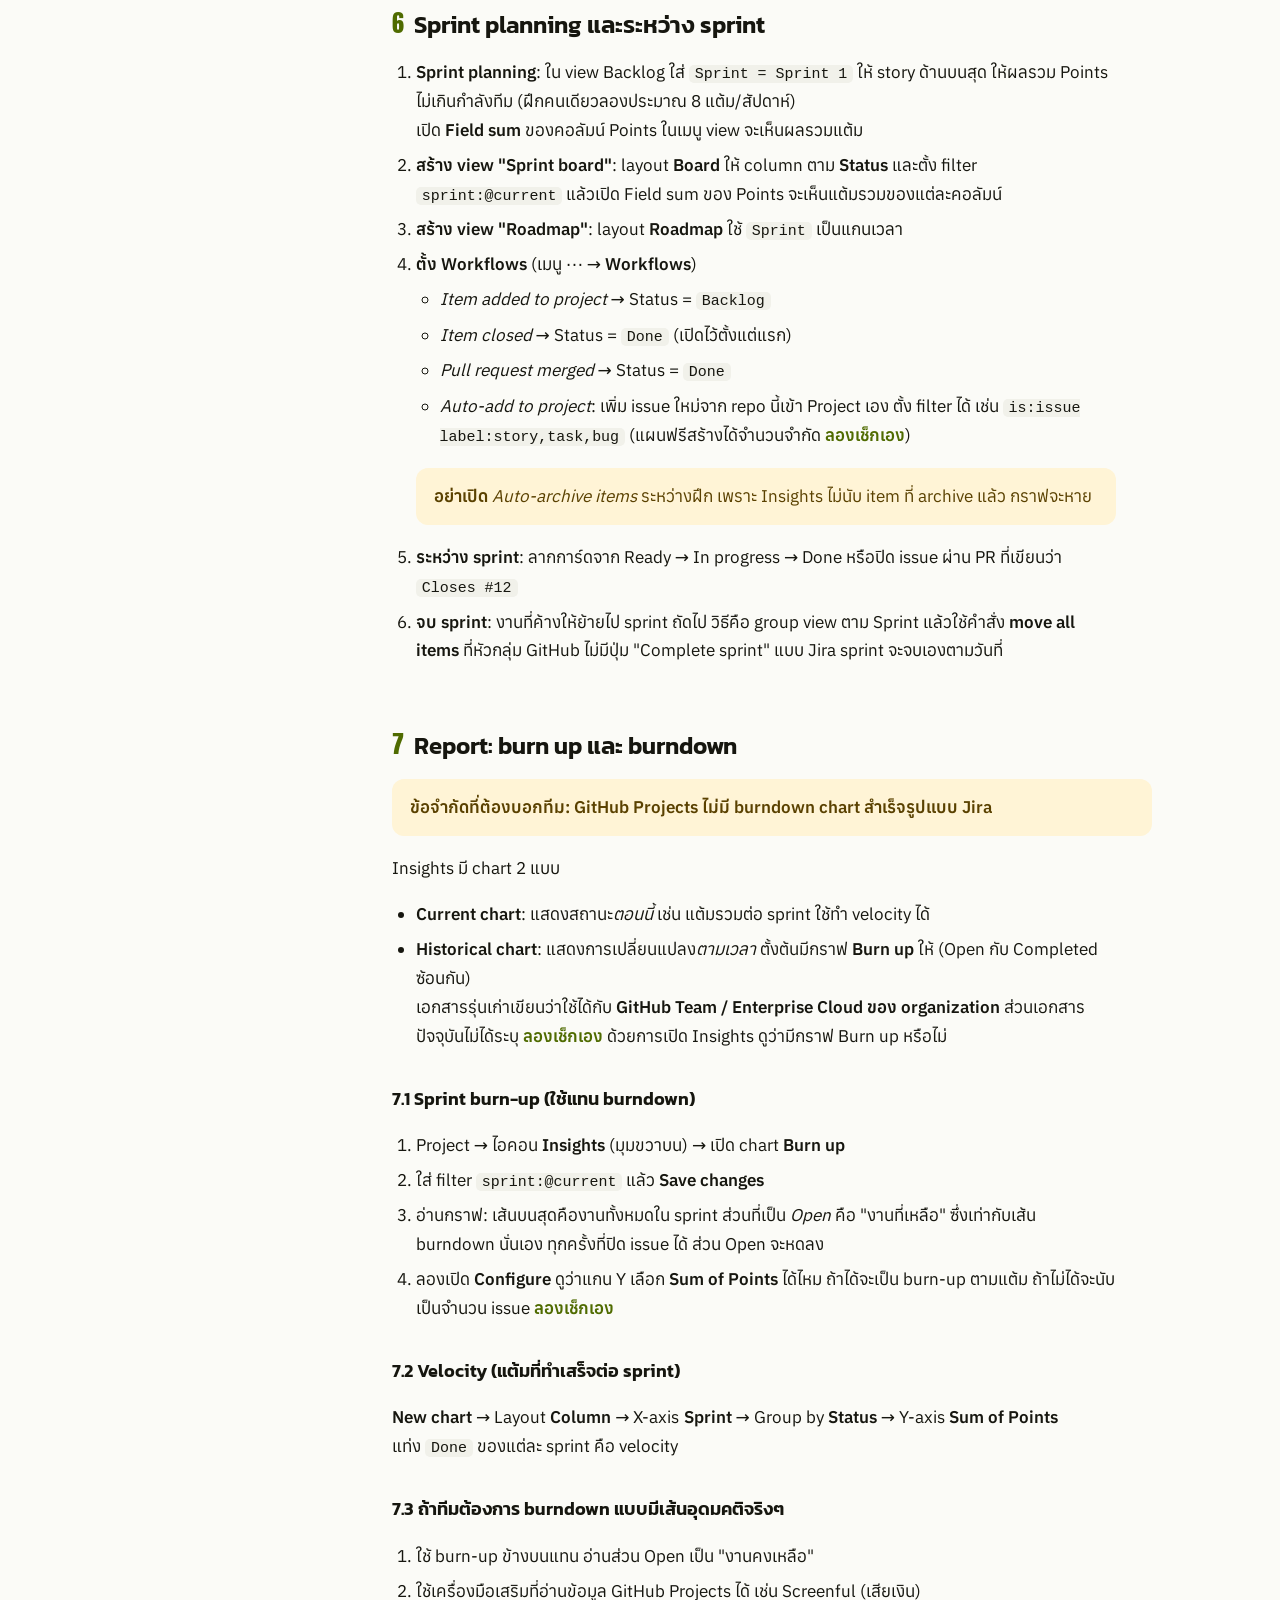
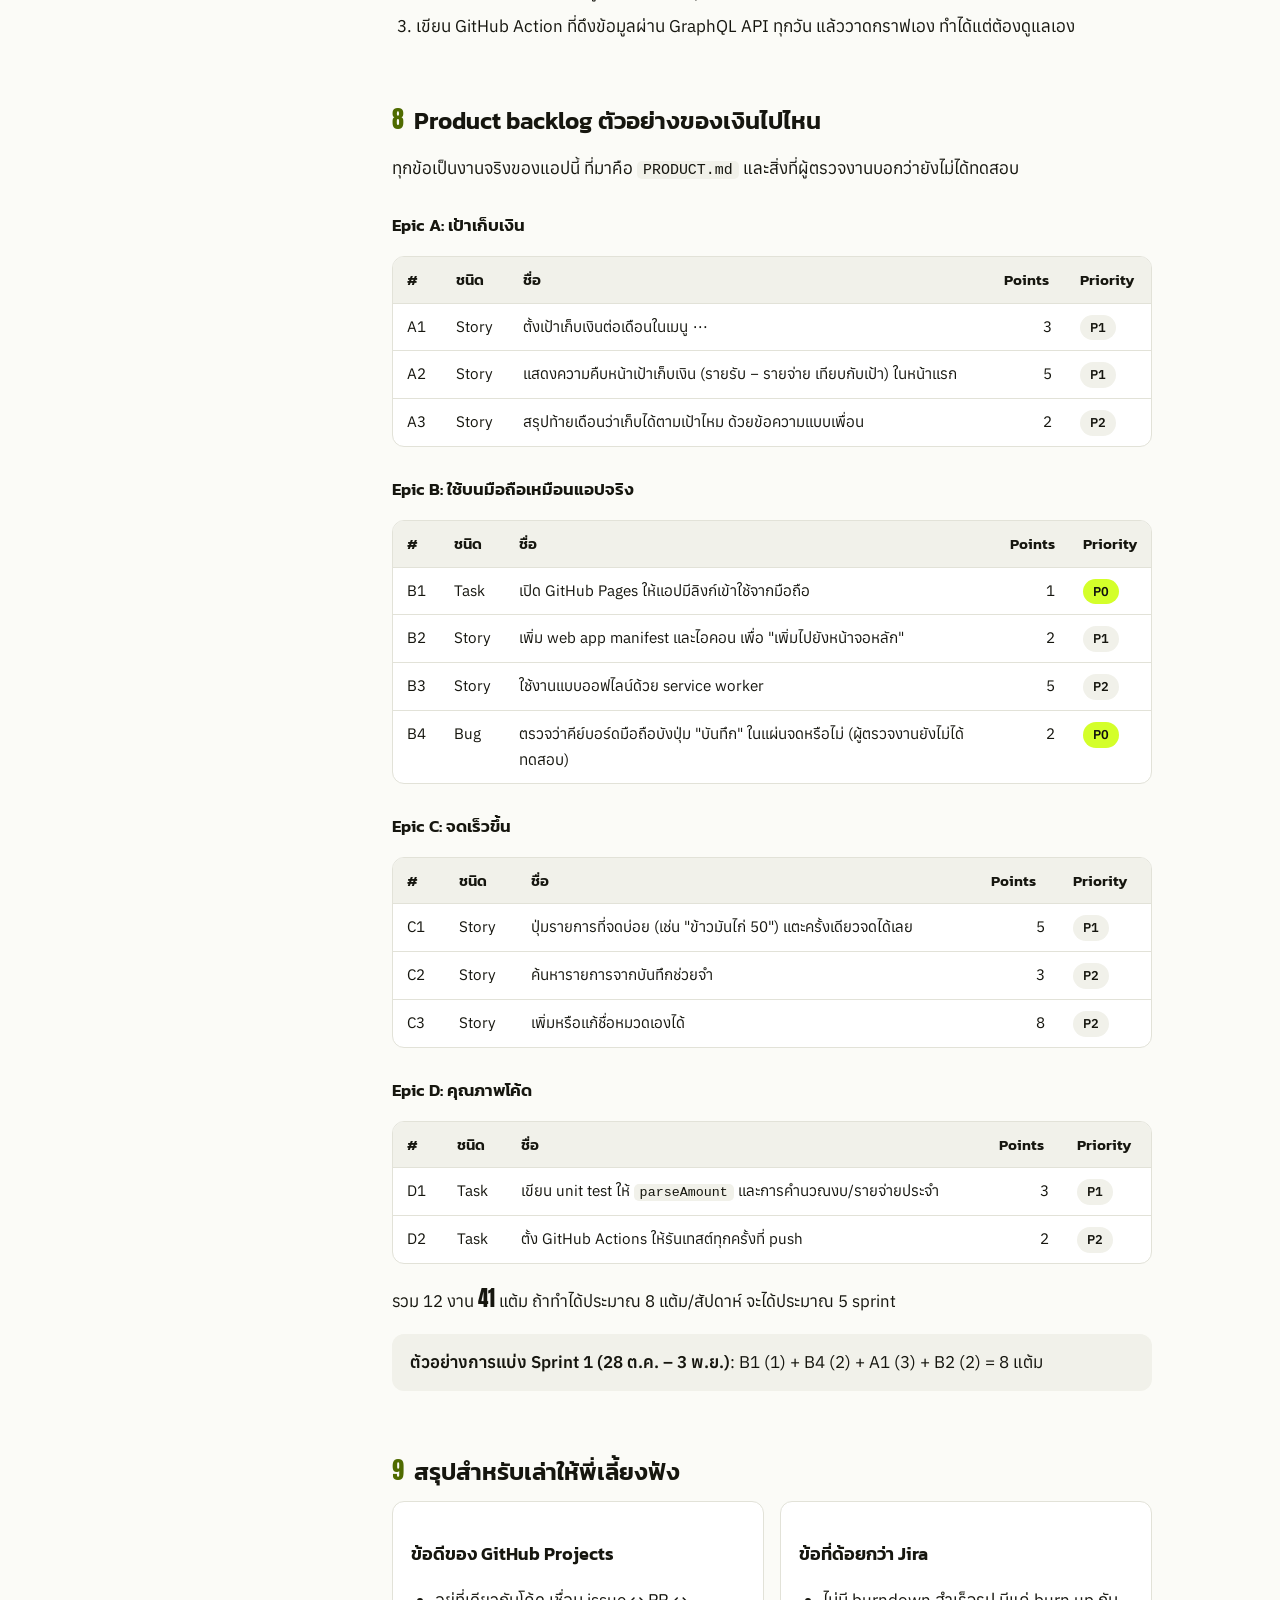
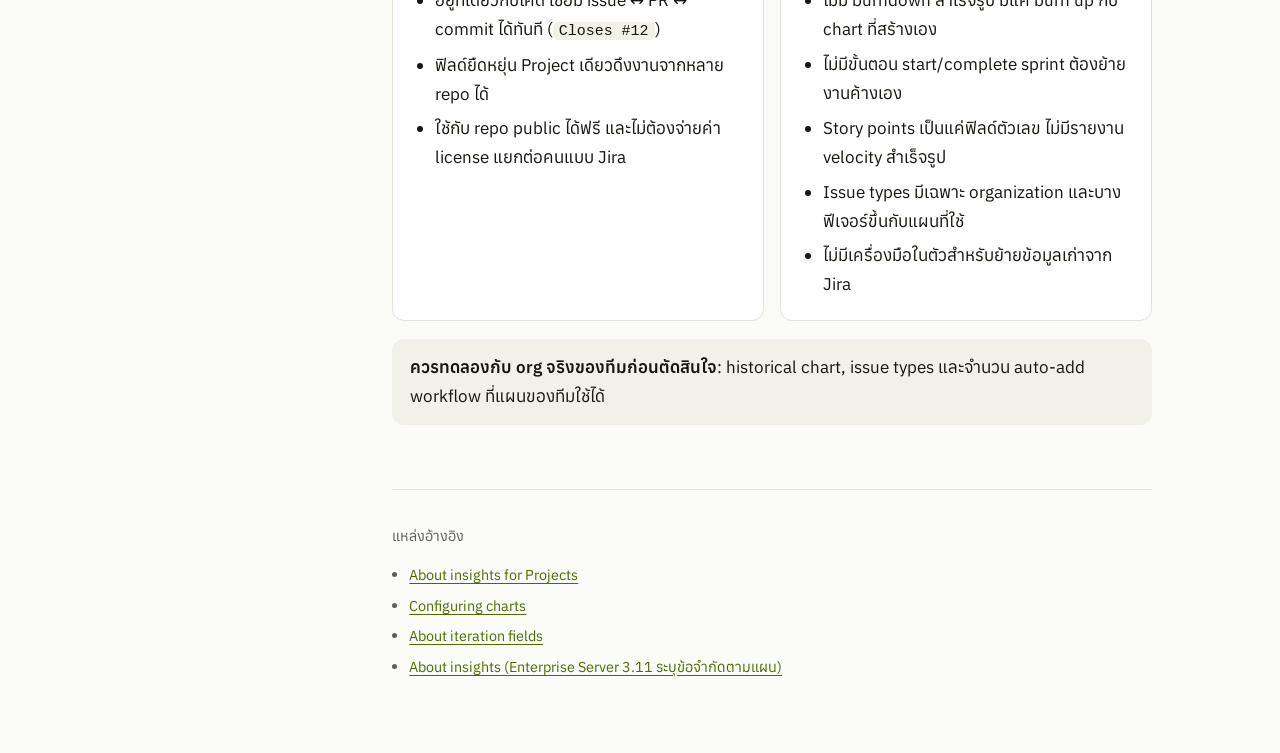
==== commit 065ad94b: "คู่มือ: แก้ตำแหน่งปุ่ม Add field และเพิ่มหมายเหตุ template Team planning Co-Authored-By: Claude Opus" ====
--- a/docs/github-projects-practice.html
+++ b/docs/github-projects-practice.html
@@ -152,7 +152,8 @@
 
 <section id="s4">
 <h2><span class="n">4</span>สร้างฟิลด์ (เทียบได้กับการตั้งค่า board ใน Jira)</h2>
-<p>ใน Project → คลิกหัวคอลัมน์ <strong>+</strong> → <strong>New field</strong></p>
+<p>ใน Table view ให้<strong>เลื่อนตารางไปทางขวาสุด</strong> ที่หัวคอลัมน์ขวาสุดจะมีปุ่ม <strong>+</strong> (Add field) → <strong>New field</strong> → พิมพ์ชื่อ → เลือกชนิด → <strong>Save</strong></p>
+<div class="note"><p><strong>ถ้าสร้าง Project จาก template &quot;Team planning&quot;</strong> จะมีฟิลด์ <strong>Iteration</strong> และ <strong>Estimate</strong> (Number) ให้แล้ว ใช้แทน <code>Sprint</code> และ <code>Points</code> ได้เลยโดยไม่ต้องสร้างใหม่</p><p>แค่เปลี่ยนคำในคู่มือตอนพิมพ์ filter: <code>sprint:@current</code> → <code>iteration:@current</code>, <code>no:sprint</code> → <code>no:iteration</code> และ Sum of Points → Sum of Estimate</p><p>template นี้มี view Backlog, Board, Current iteration, Roadmap และ Workflows ที่เปิดไว้ให้แล้วด้วย ข้อ 5–6 จึงข้ามบางขั้นได้</p></div>
 <div class="table-wrap"><table>
 <thead><tr><th>ฟิลด์</th><th>ชนิด</th><th>ค่า</th></tr></thead>
 <tbody>
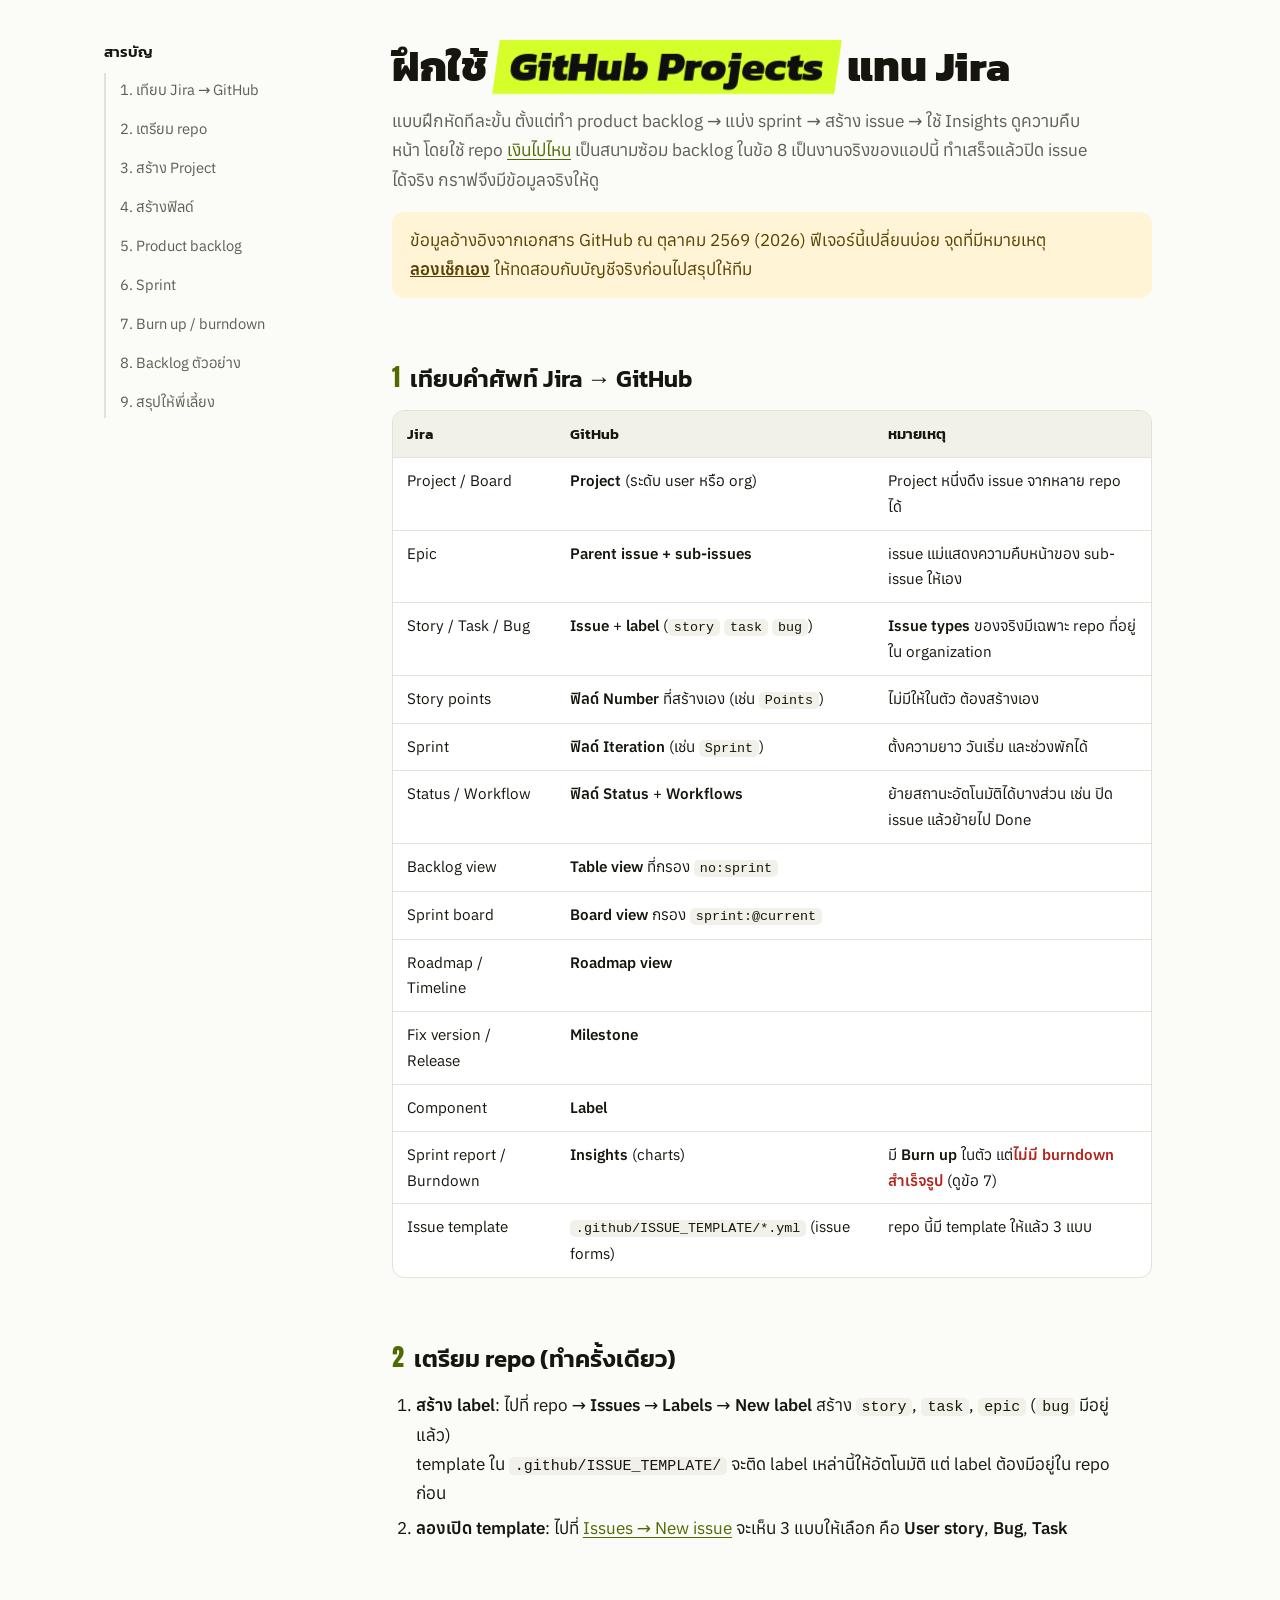
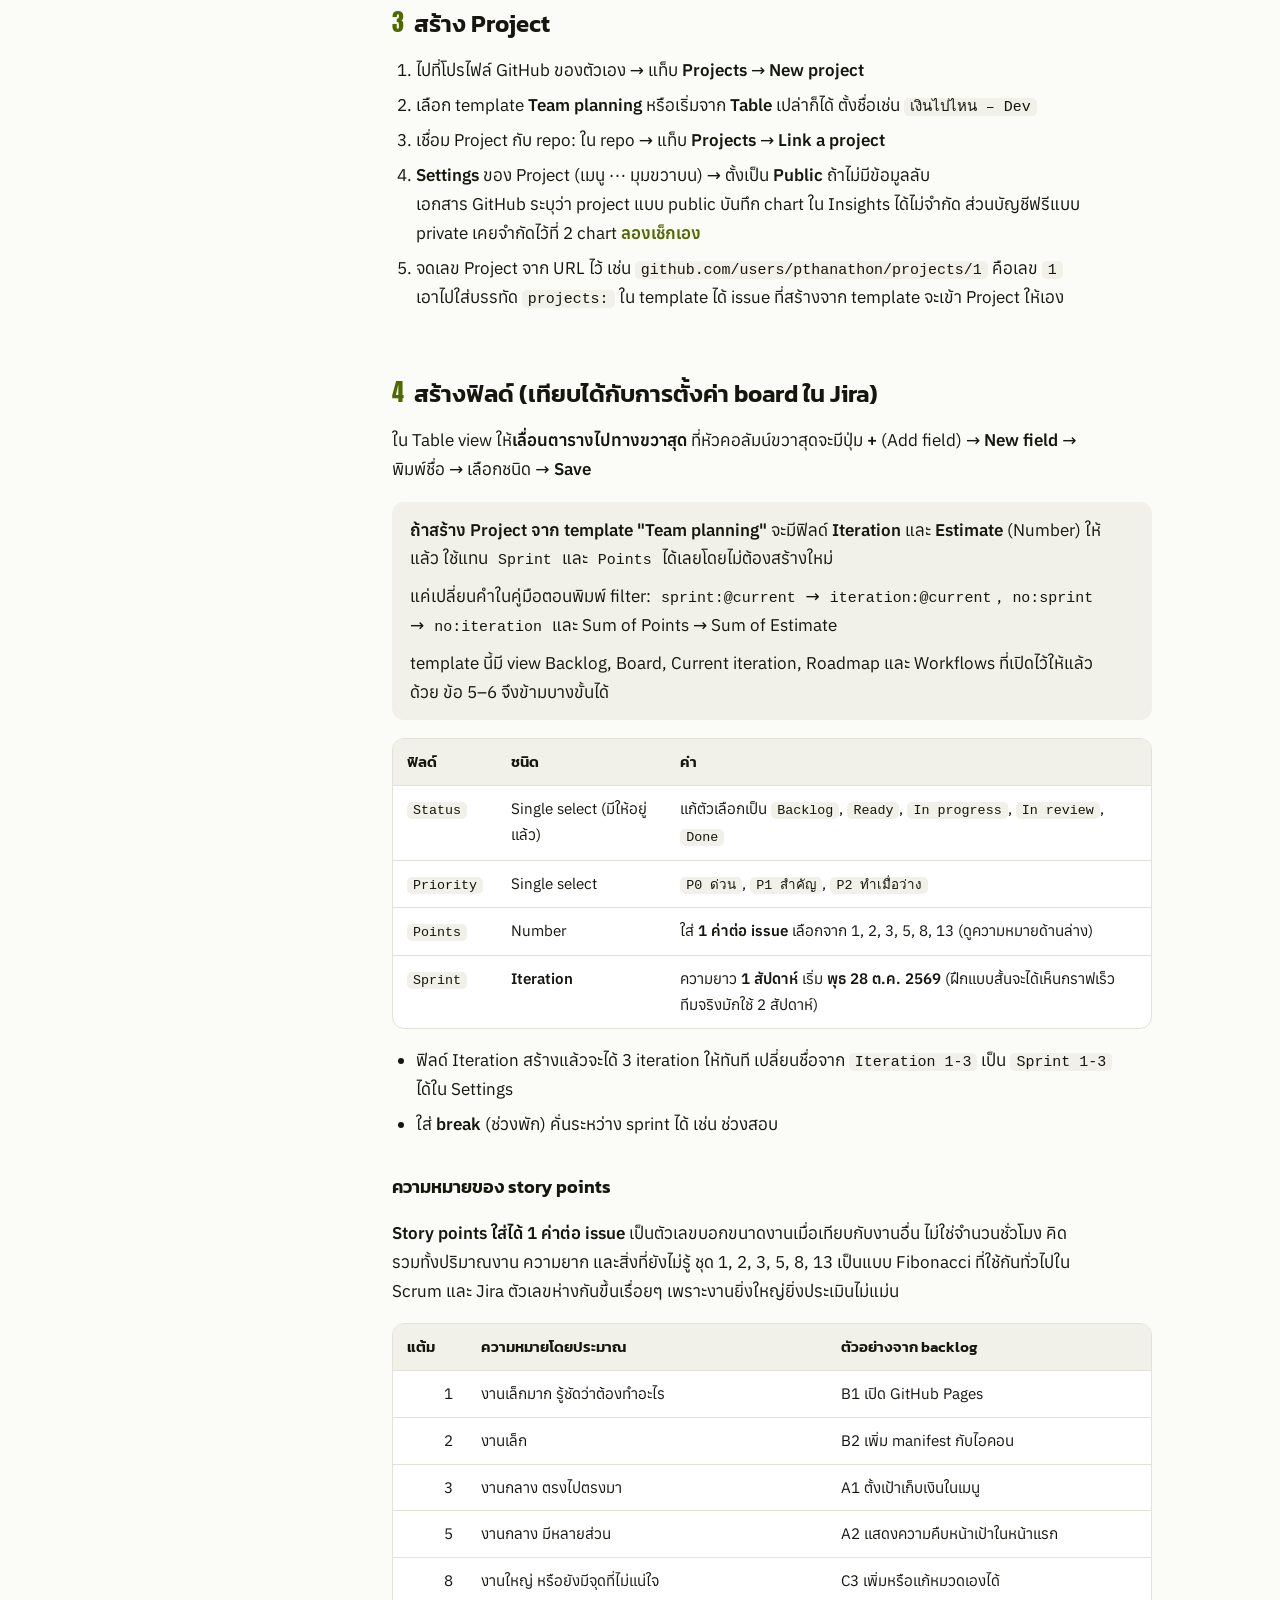
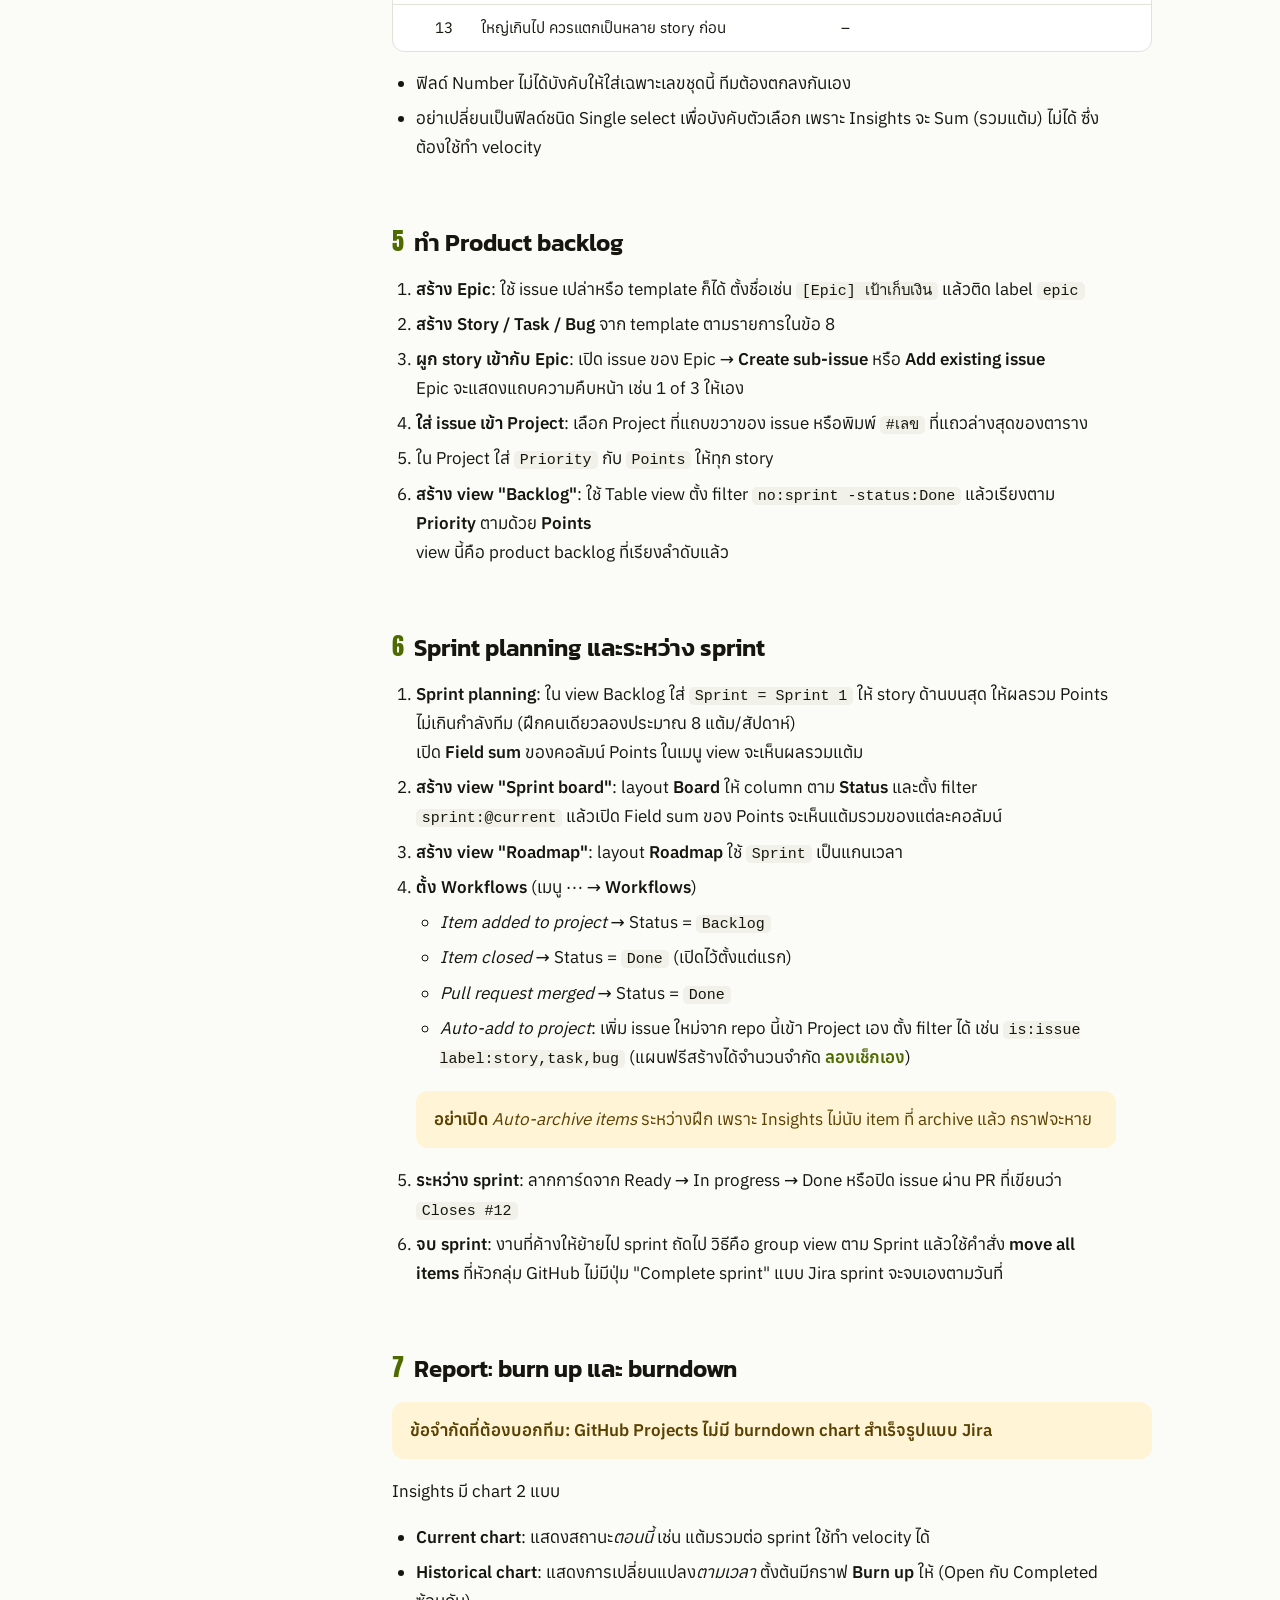
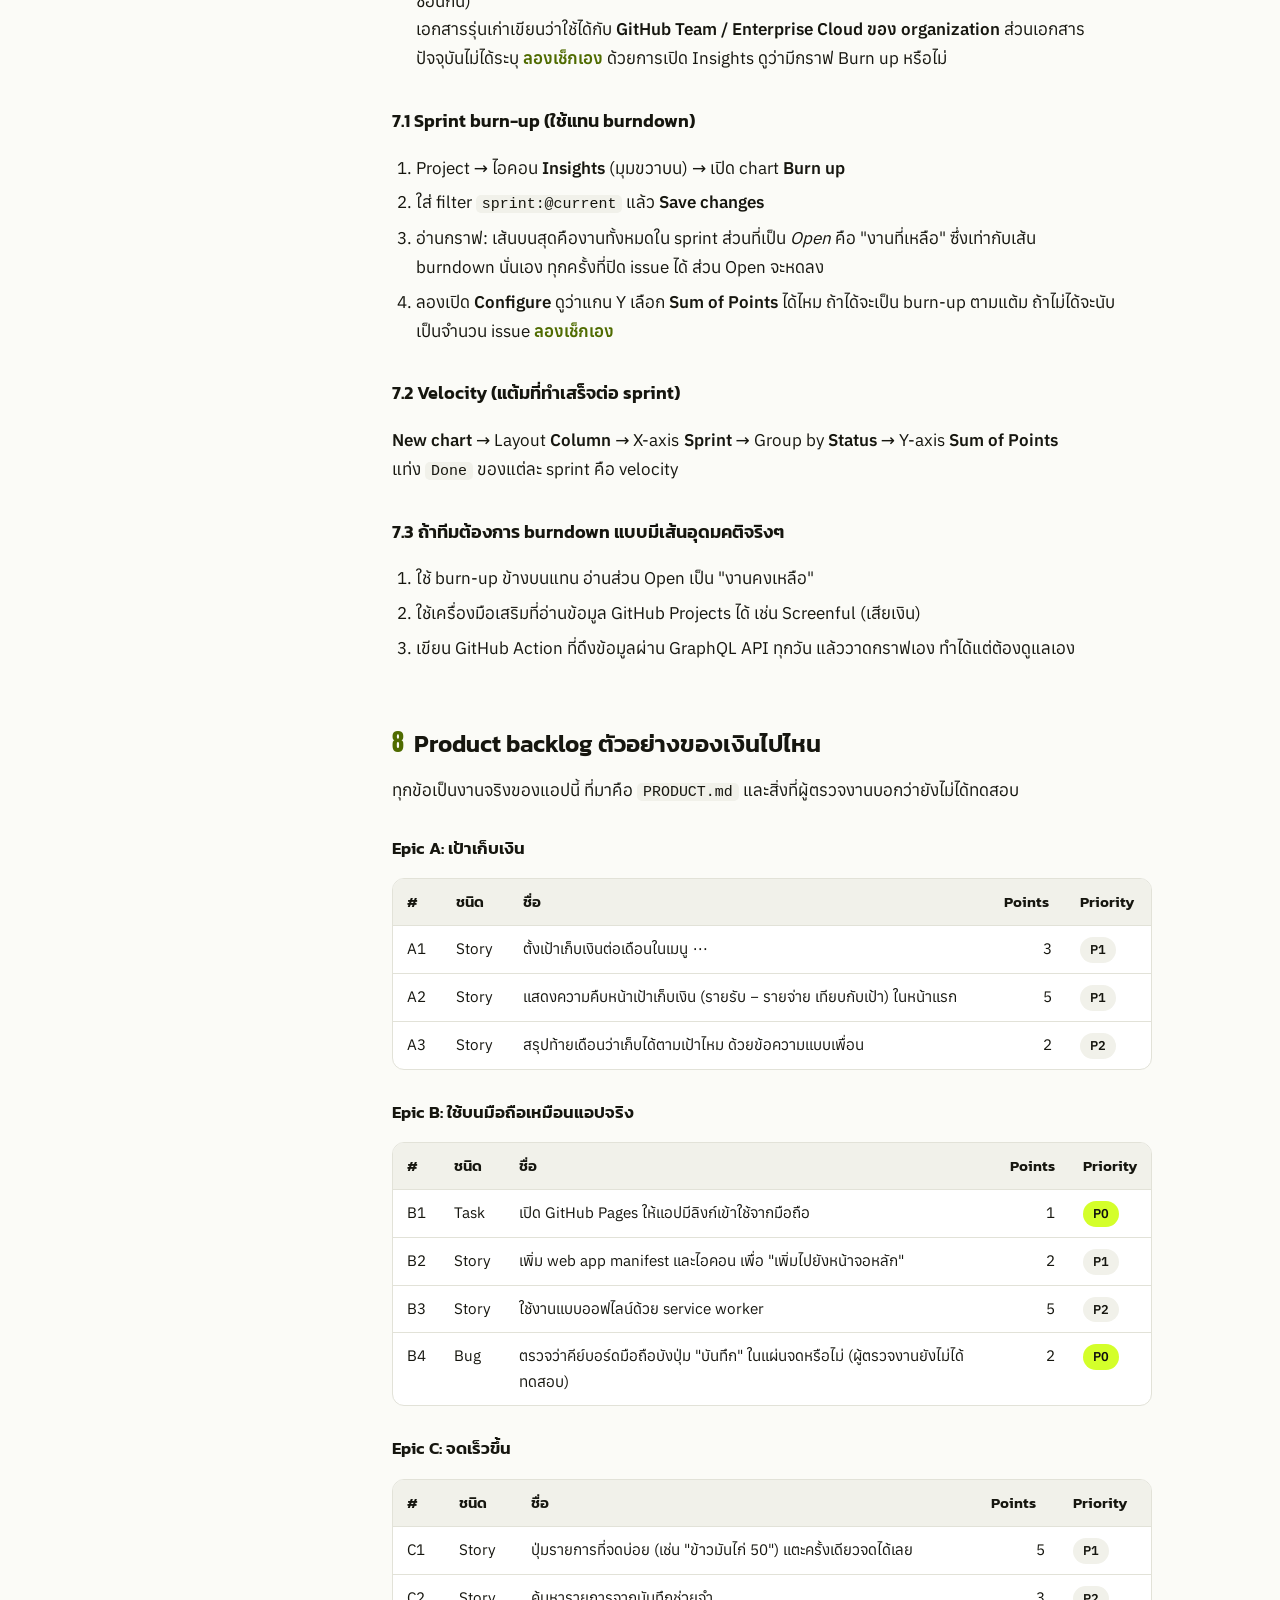
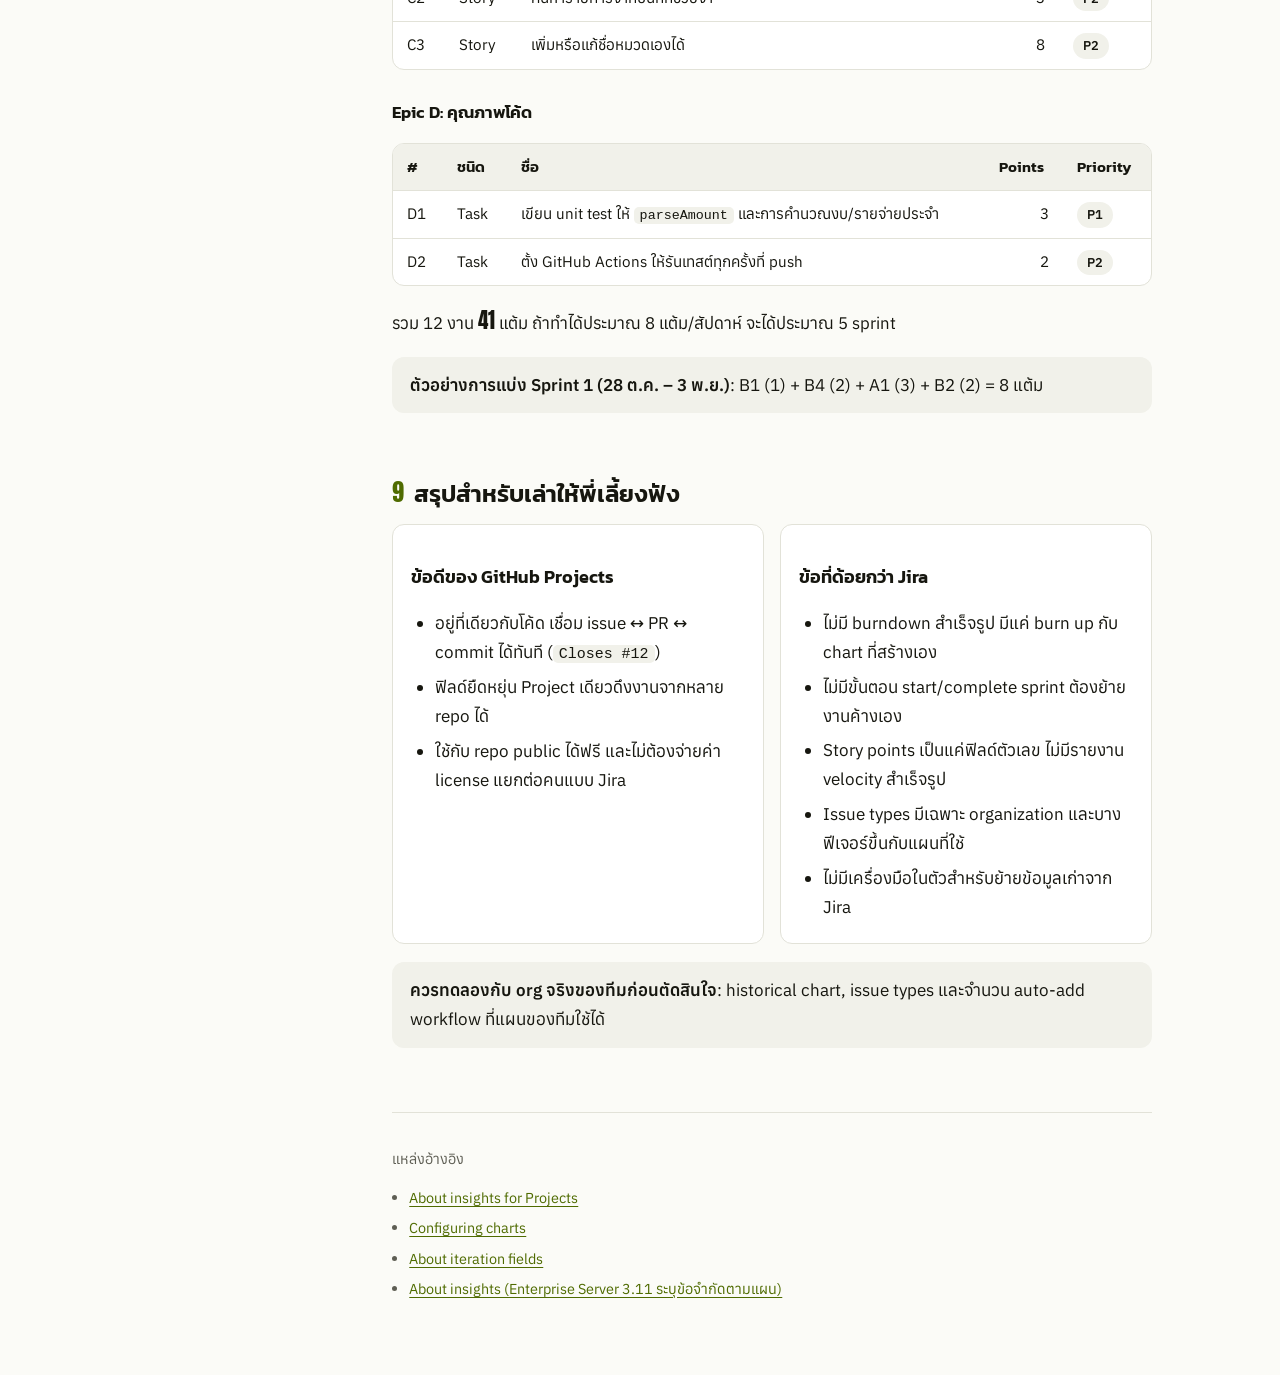
==== commit ec39690d: "คู่มือ: อธิบาย story points ว่าใส่ 1 ค่าต่อ issue พร้อมตารางความหมาย Co-Authored-By: Claude Opus 5.5" ====
--- a/docs/github-projects-practice.html
+++ b/docs/github-projects-practice.html
@@ -159,12 +159,28 @@
 <tbody>
 <tr><td><code>Status</code></td><td>Single select (มีให้อยู่แล้ว)</td><td>แก้ตัวเลือกเป็น <code>Backlog</code>, <code>Ready</code>, <code>In progress</code>, <code>In review</code>, <code>Done</code></td></tr>
 <tr><td><code>Priority</code></td><td>Single select</td><td><code>P0 ด่วน</code>, <code>P1 สำคัญ</code>, <code>P2 ทำเมื่อว่าง</code></td></tr>
-<tr><td><code>Points</code></td><td>Number</td><td>1, 2, 3, 5, 8, 13</td></tr>
+<tr><td><code>Points</code></td><td>Number</td><td>ใส่ <strong>1 ค่าต่อ issue</strong> เลือกจาก 1, 2, 3, 5, 8, 13 (ดูความหมายด้านล่าง)</td></tr>
 <tr><td><code>Sprint</code></td><td><strong>Iteration</strong></td><td>ความยาว <strong>1 สัปดาห์</strong> เริ่ม <strong>พุธ 28 ต.ค. 2569</strong> (ฝึกแบบสั้นจะได้เห็นกราฟเร็ว ทีมจริงมักใช้ 2 สัปดาห์)</td></tr>
 </tbody></table></div>
 <ul>
   <li>ฟิลด์ Iteration สร้างแล้วจะได้ 3 iteration ให้ทันที เปลี่ยนชื่อจาก <code>Iteration 1-3</code> เป็น <code>Sprint 1-3</code> ได้ใน Settings</li>
   <li>ใส่ <strong>break</strong> (ช่วงพัก) คั่นระหว่าง sprint ได้ เช่น ช่วงสอบ</li>
+</ul>
+<h3>ความหมายของ story points</h3>
+<p><strong>Story points ใส่ได้ 1 ค่าต่อ issue</strong> เป็นตัวเลขบอกขนาดงานเมื่อเทียบกับงานอื่น ไม่ใช่จำนวนชั่วโมง คิดรวมทั้งปริมาณงาน ความยาก และสิ่งที่ยังไม่รู้ ชุด 1, 2, 3, 5, 8, 13 เป็นแบบ Fibonacci ที่ใช้กันทั่วไปใน Scrum และ Jira ตัวเลขห่างกันขึ้นเรื่อยๆ เพราะงานยิ่งใหญ่ยิ่งประเมินไม่แม่น</p>
+<div class="table-wrap"><table>
+<thead><tr><th>แต้ม</th><th>ความหมายโดยประมาณ</th><th>ตัวอย่างจาก backlog</th></tr></thead>
+<tbody>
+<tr><td class="num">1</td><td>งานเล็กมาก รู้ชัดว่าต้องทำอะไร</td><td>B1 เปิด GitHub Pages</td></tr>
+<tr><td class="num">2</td><td>งานเล็ก</td><td>B2 เพิ่ม manifest กับไอคอน</td></tr>
+<tr><td class="num">3</td><td>งานกลาง ตรงไปตรงมา</td><td>A1 ตั้งเป้าเก็บเงินในเมนู</td></tr>
+<tr><td class="num">5</td><td>งานกลาง มีหลายส่วน</td><td>A2 แสดงความคืบหน้าเป้าในหน้าแรก</td></tr>
+<tr><td class="num">8</td><td>งานใหญ่ หรือยังมีจุดที่ไม่แน่ใจ</td><td>C3 เพิ่มหรือแก้หมวดเองได้</td></tr>
+<tr><td class="num">13</td><td>ใหญ่เกินไป ควรแตกเป็นหลาย story ก่อน</td><td>–</td></tr>
+</tbody></table></div>
+<ul>
+  <li>ฟิลด์ Number ไม่ได้บังคับให้ใส่เฉพาะเลขชุดนี้ ทีมต้องตกลงกันเอง</li>
+  <li>อย่าเปลี่ยนเป็นฟิลด์ชนิด Single select เพื่อบังคับตัวเลือก เพราะ Insights จะ Sum (รวมแต้ม) ไม่ได้ ซึ่งต้องใช้ทำ velocity</li>
 </ul>
 </section>
 
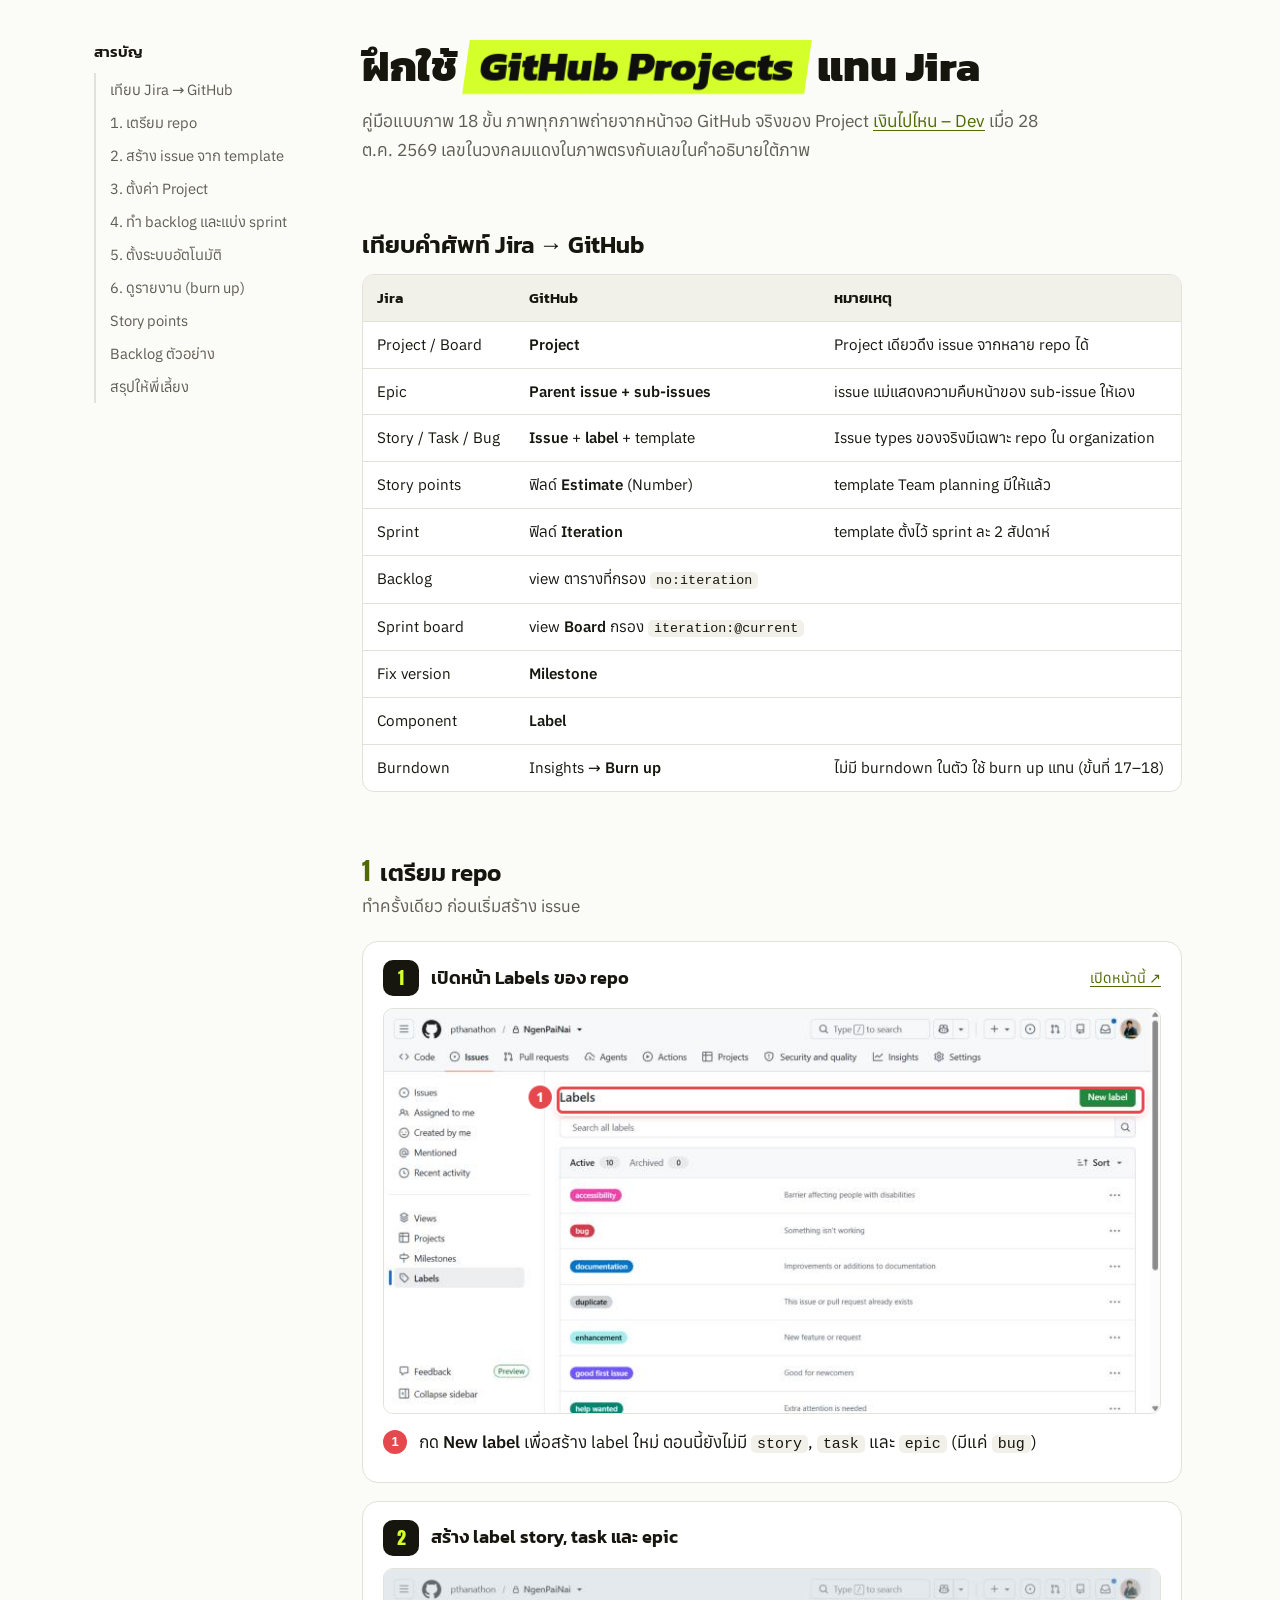
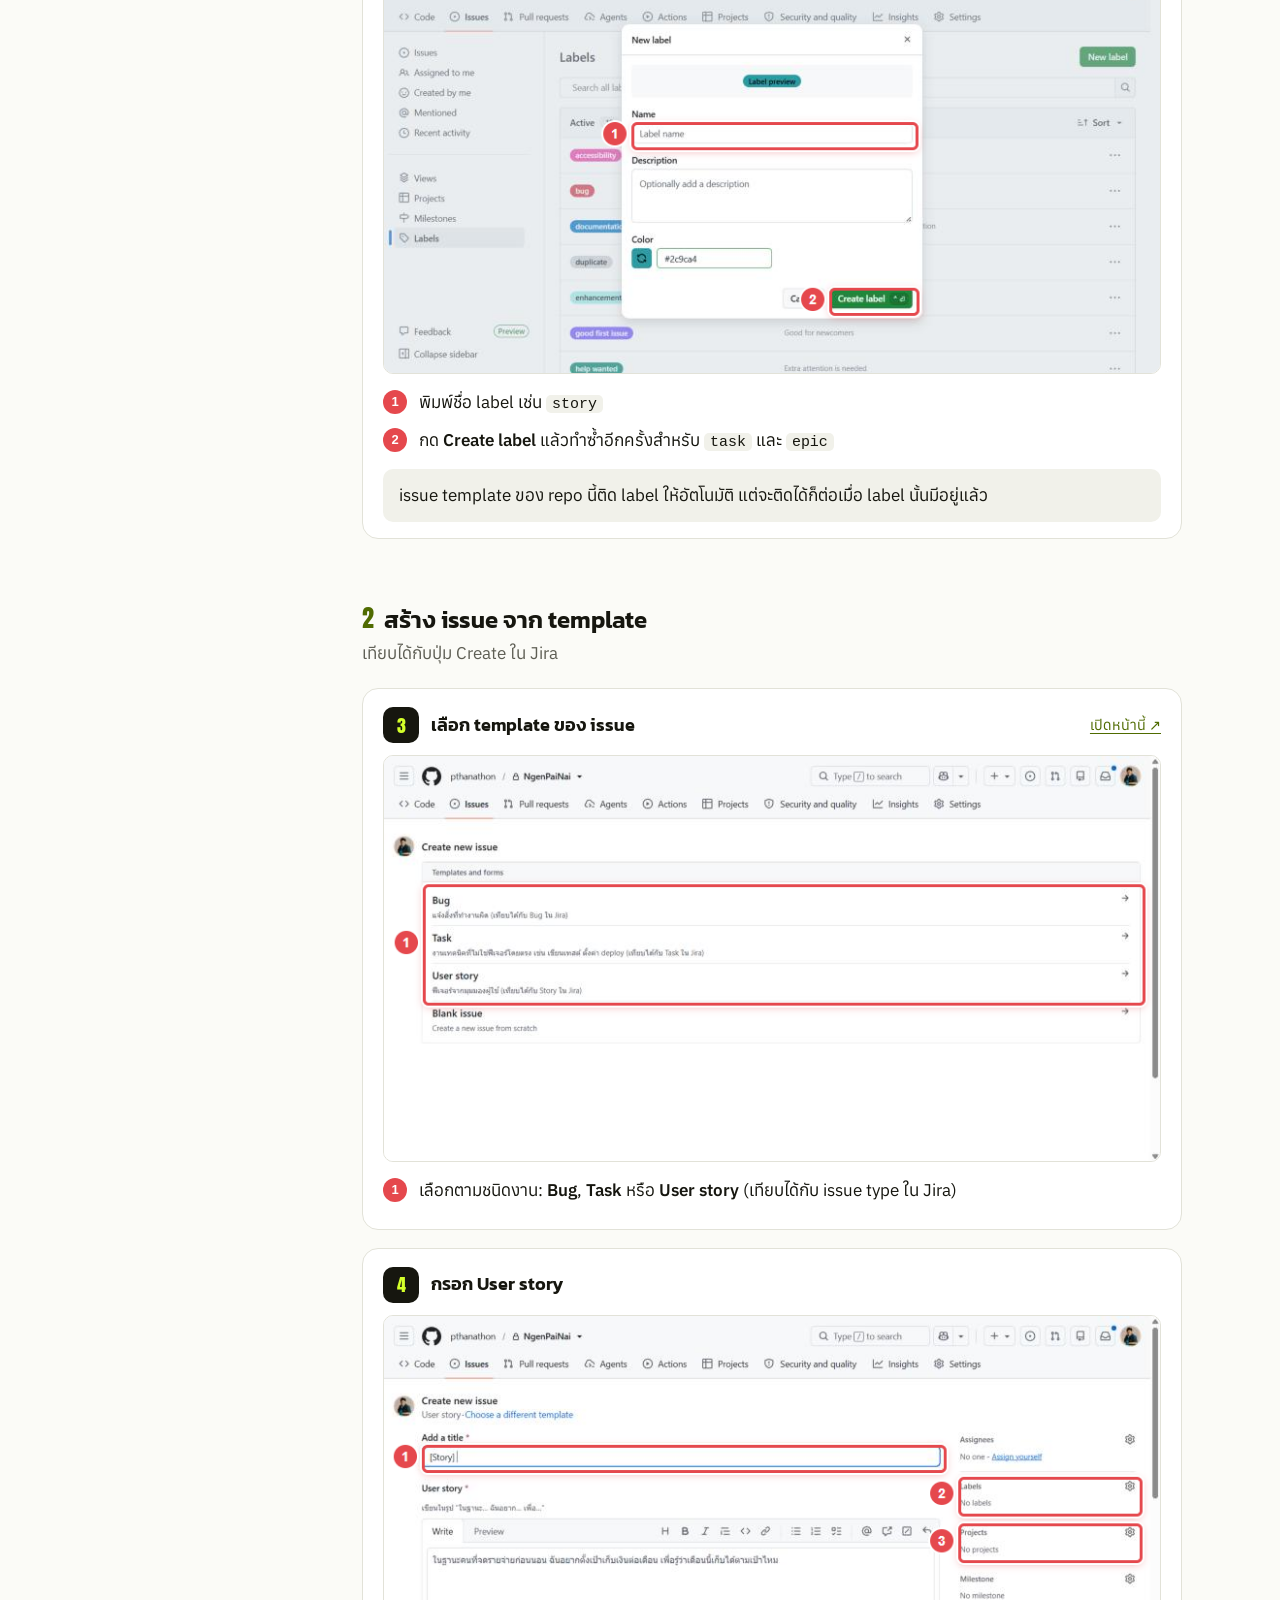
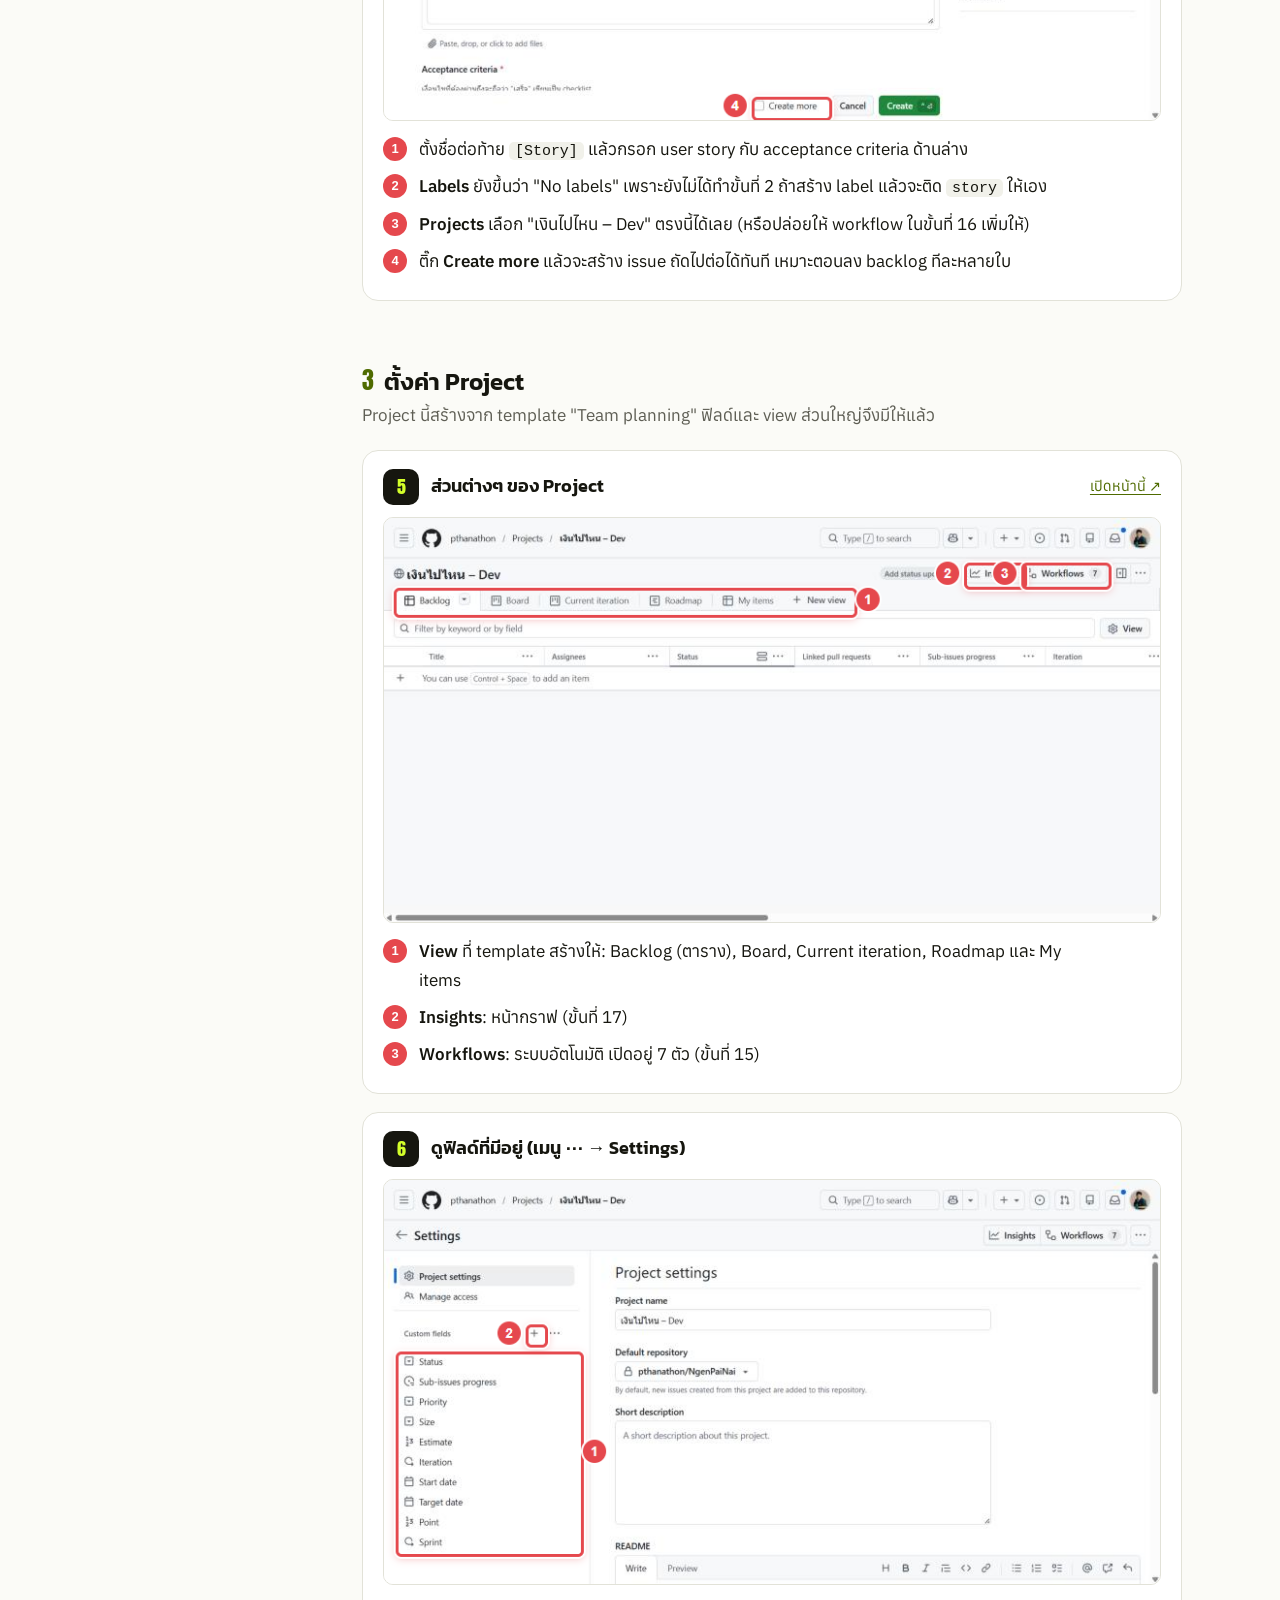
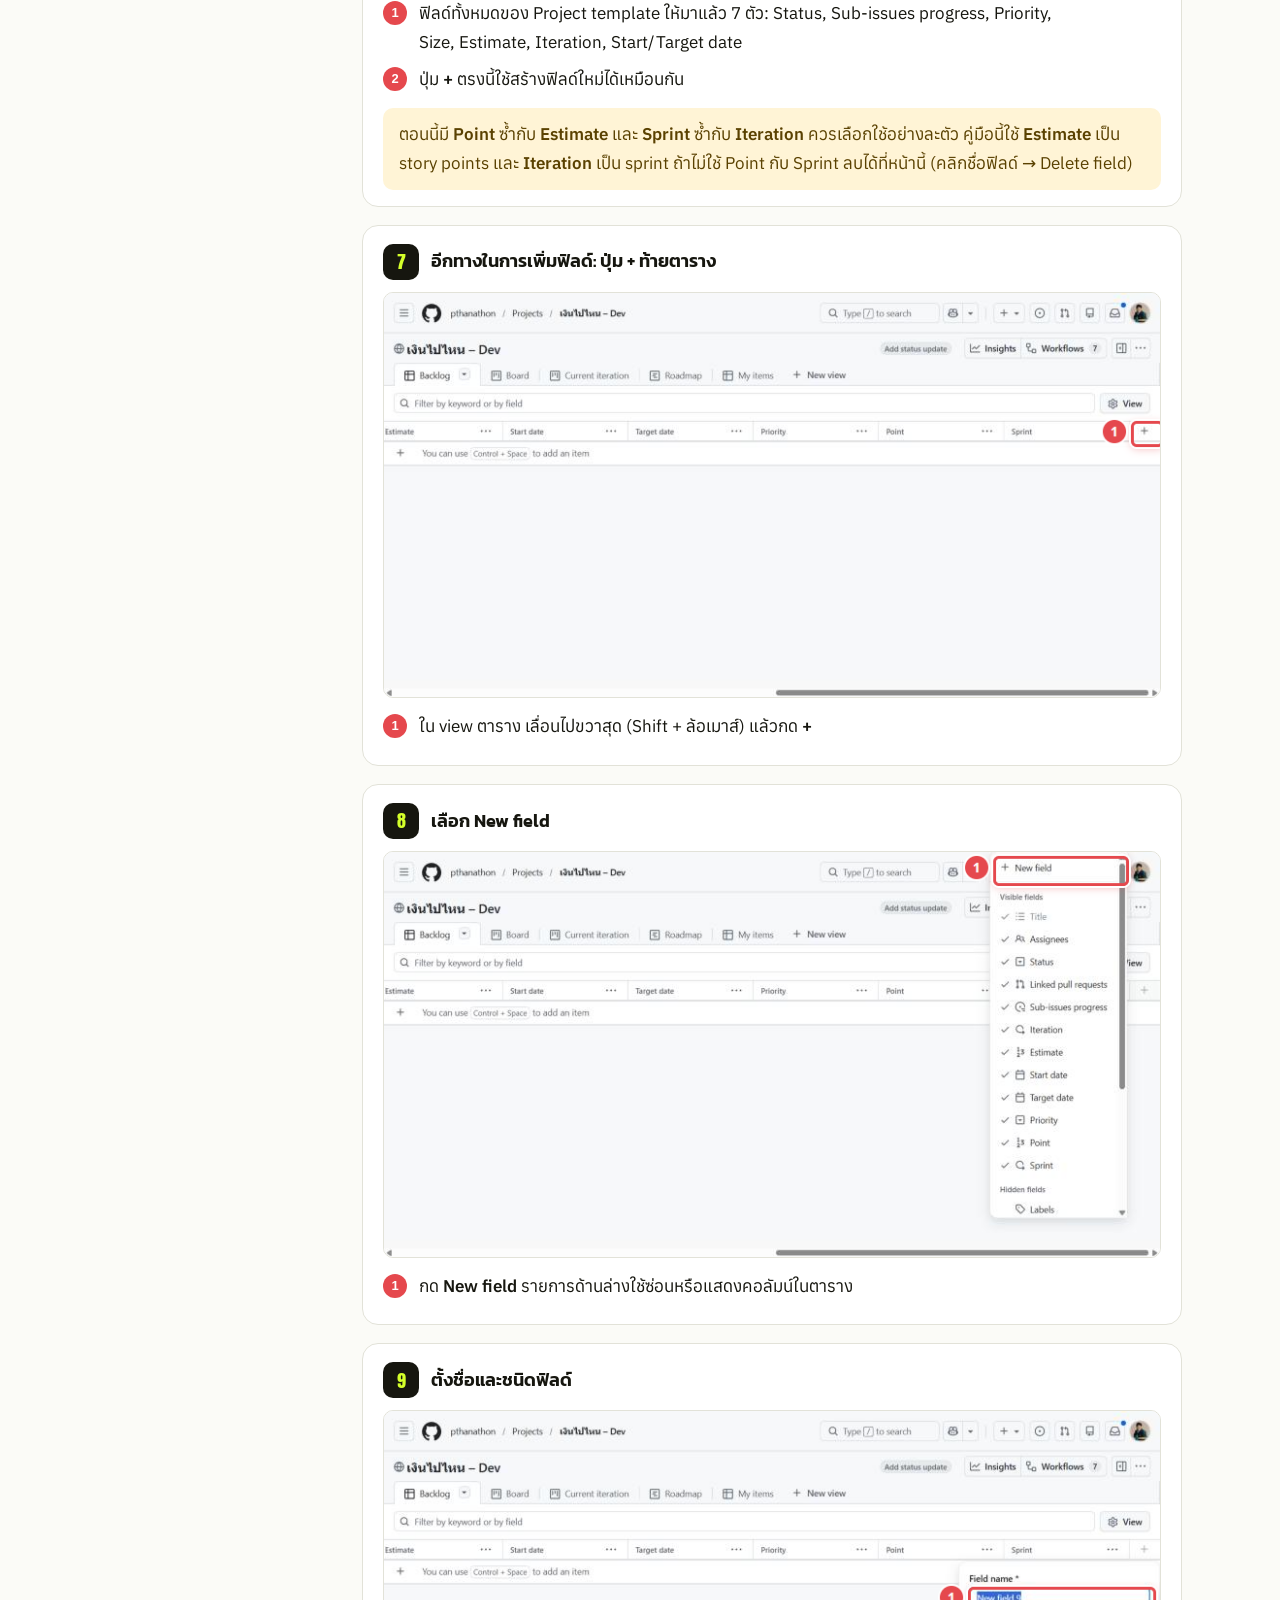
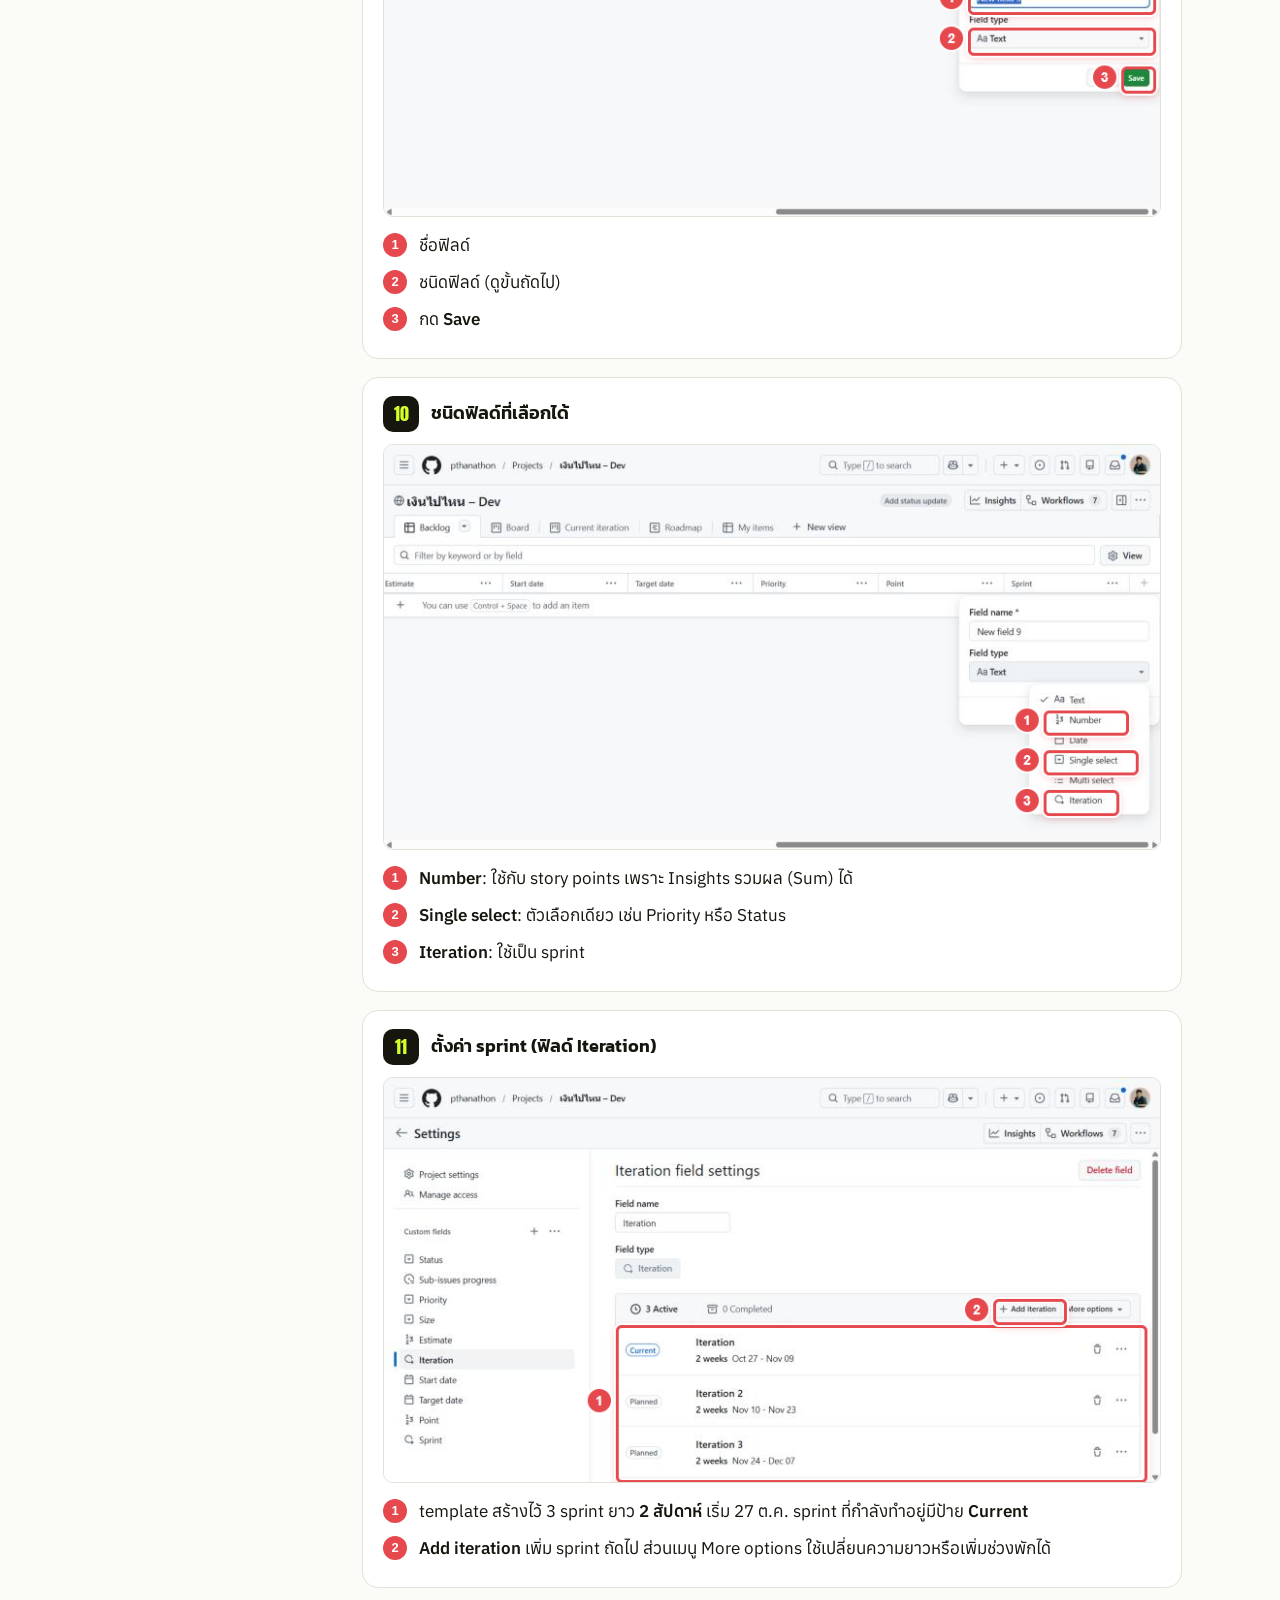
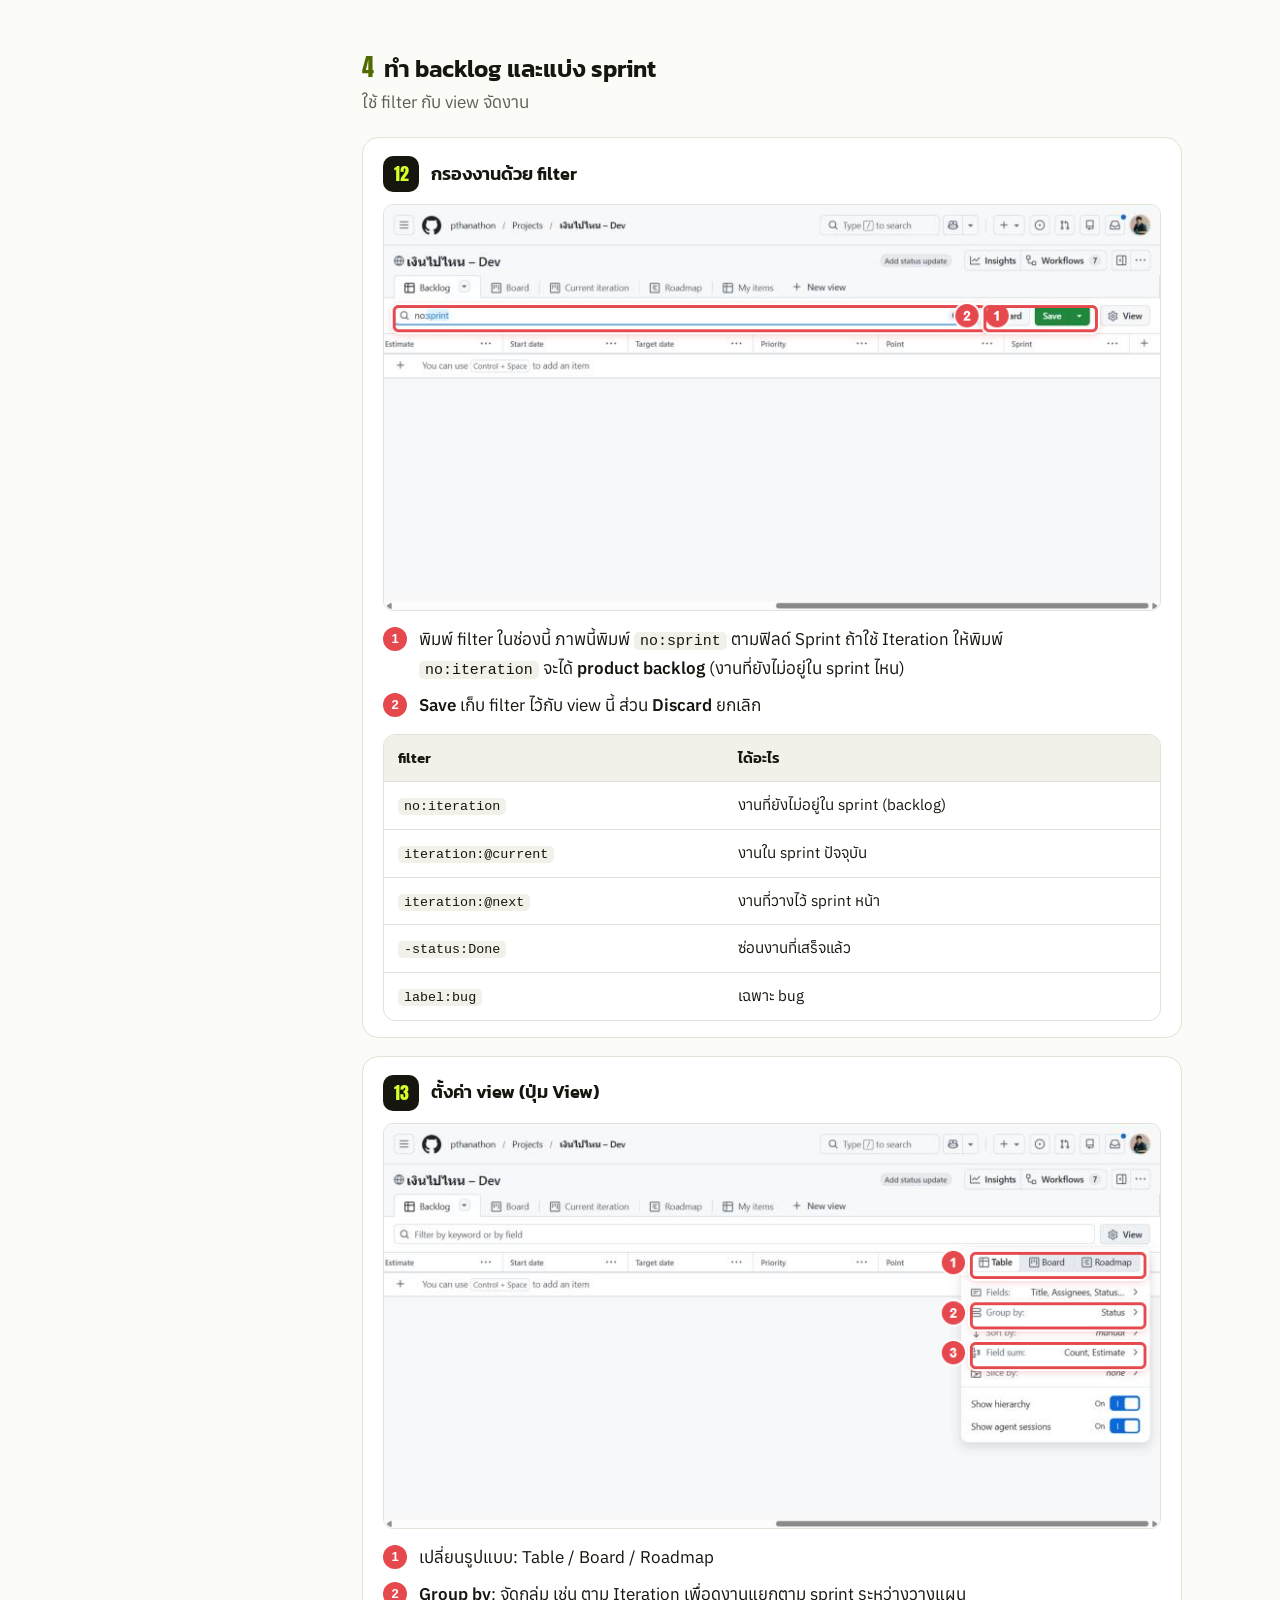
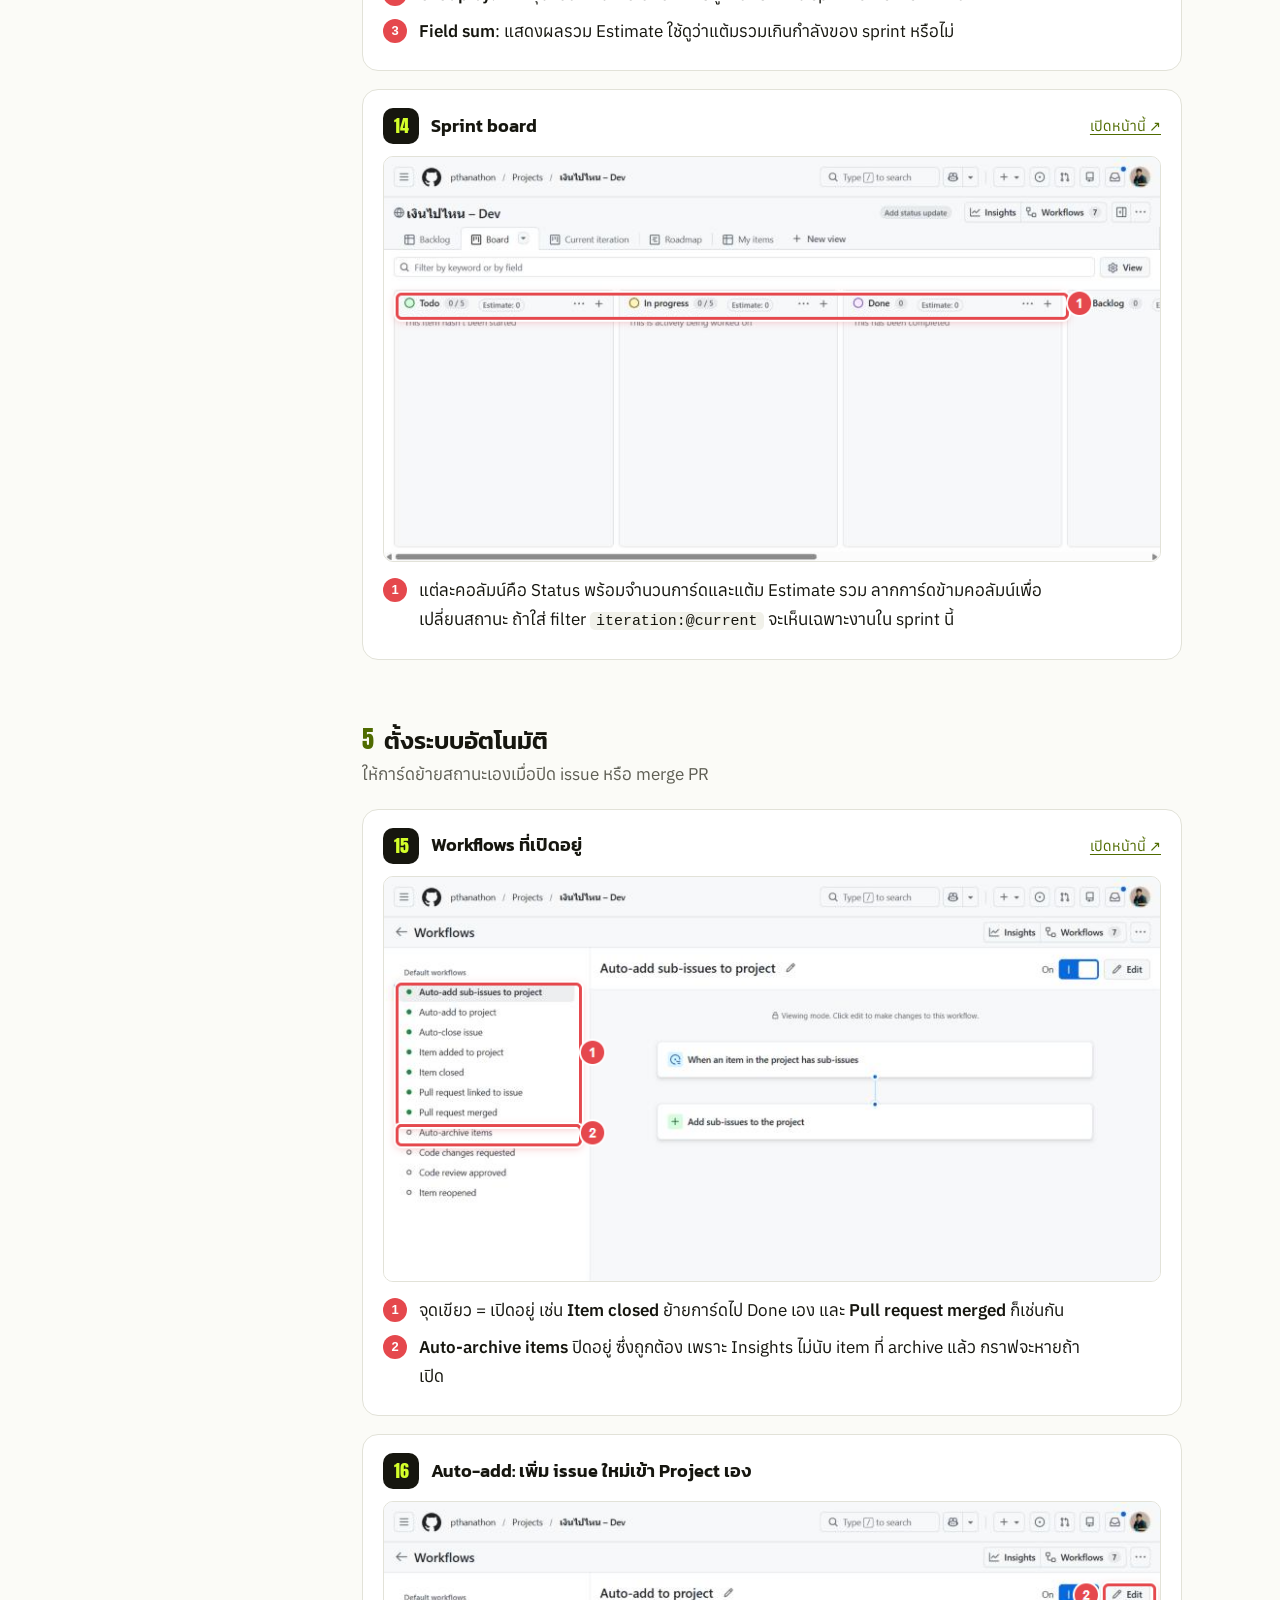
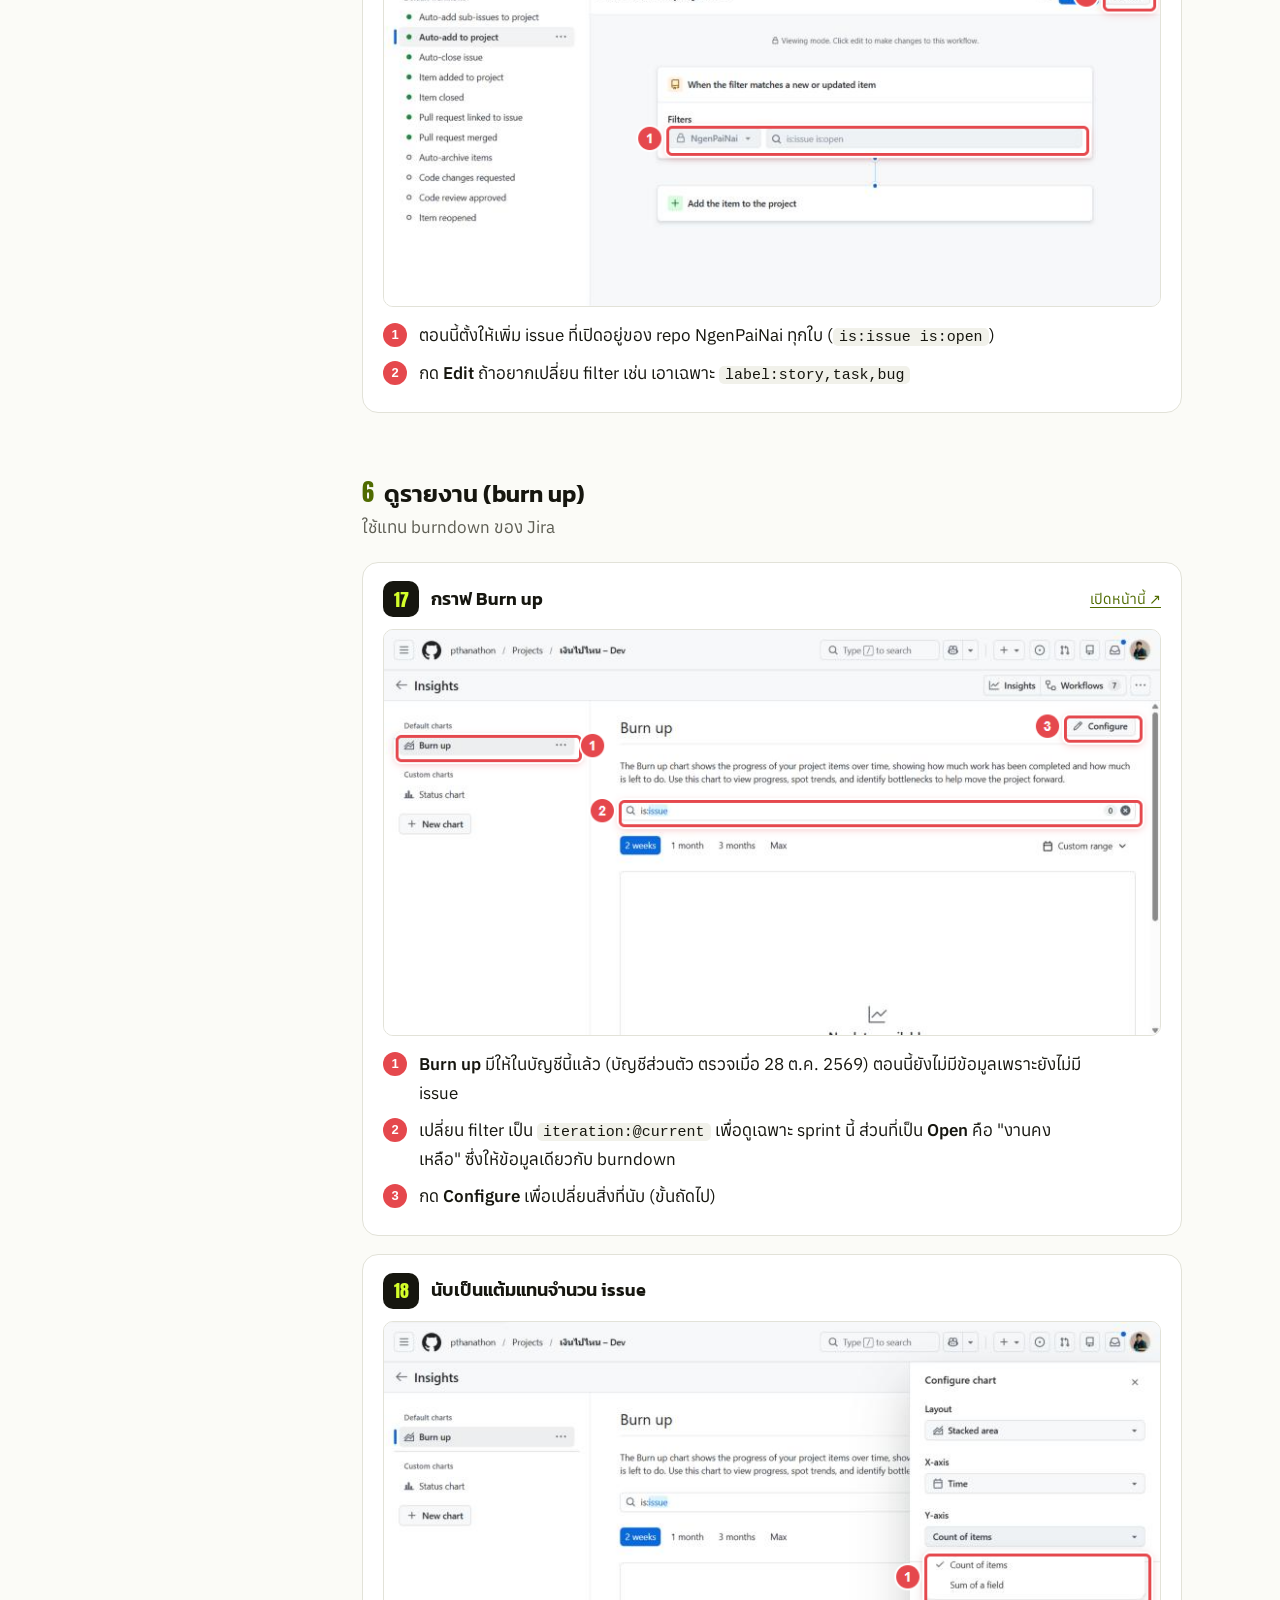
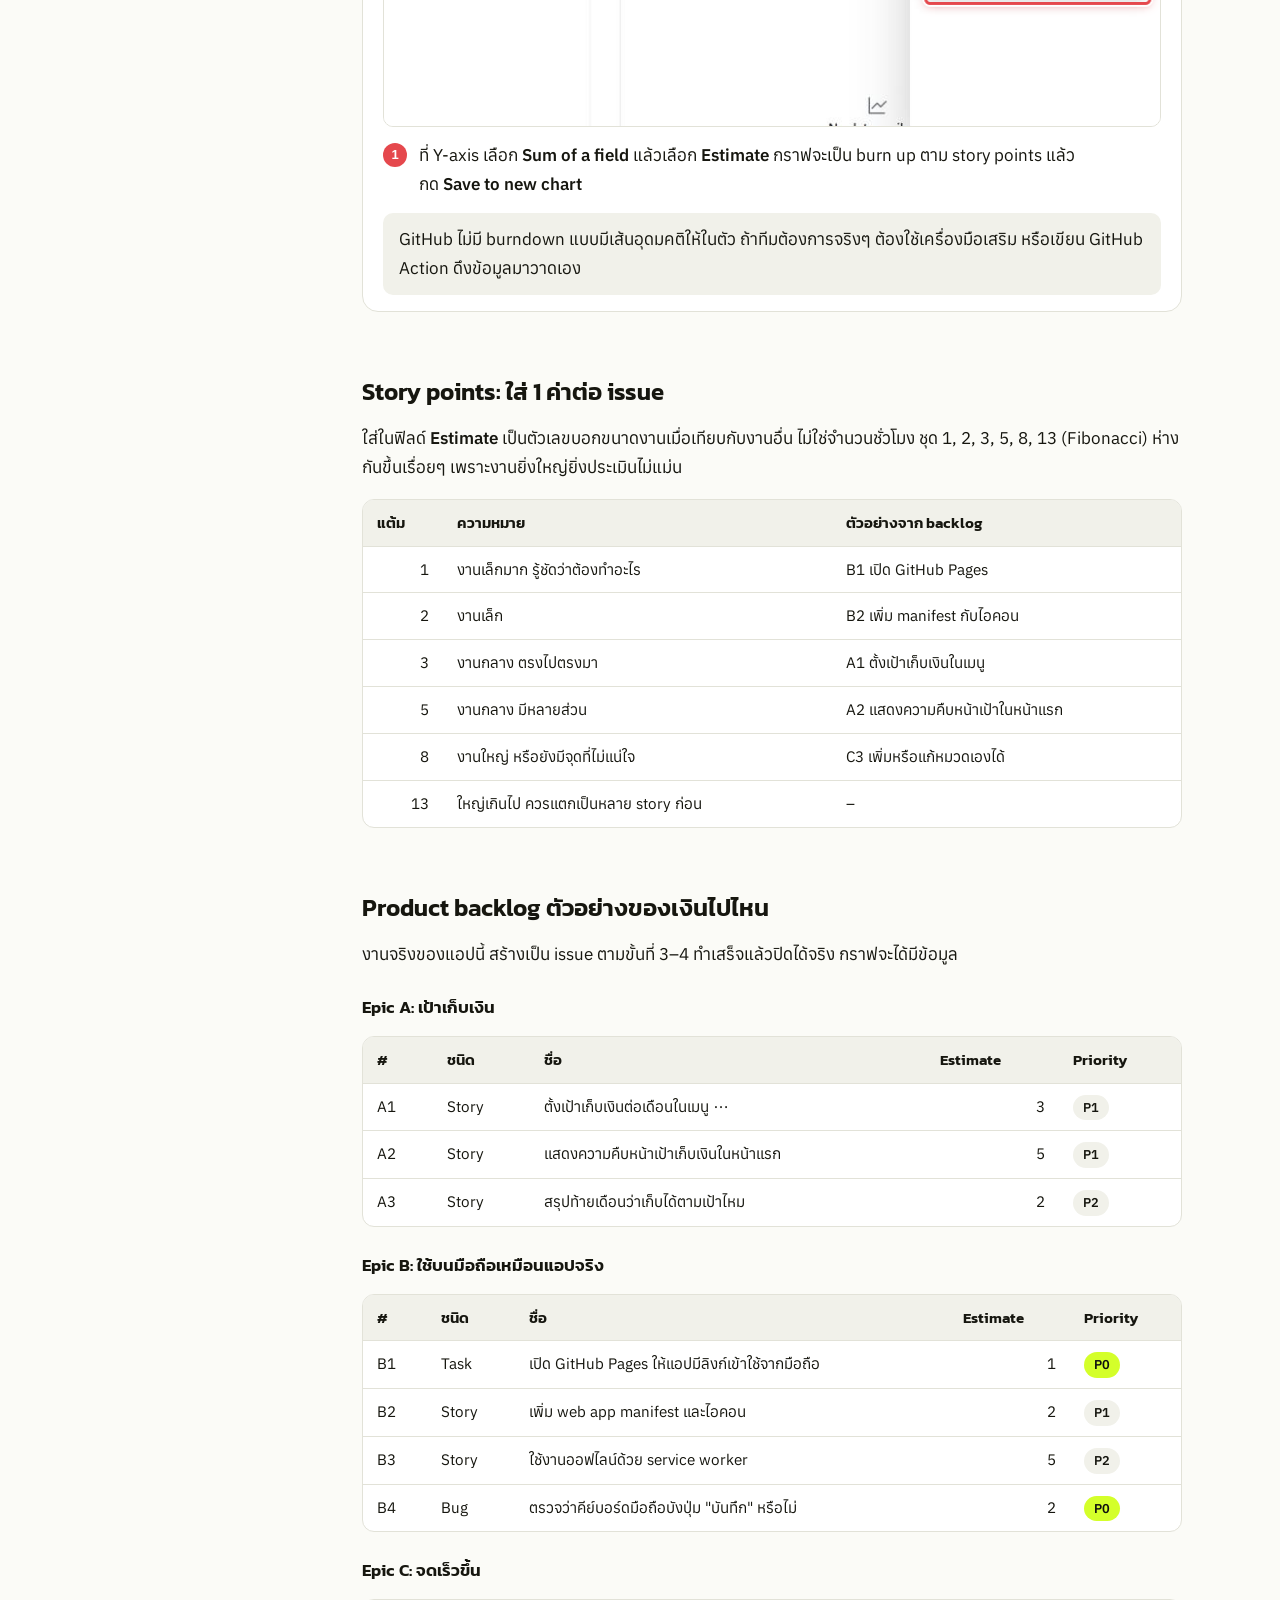
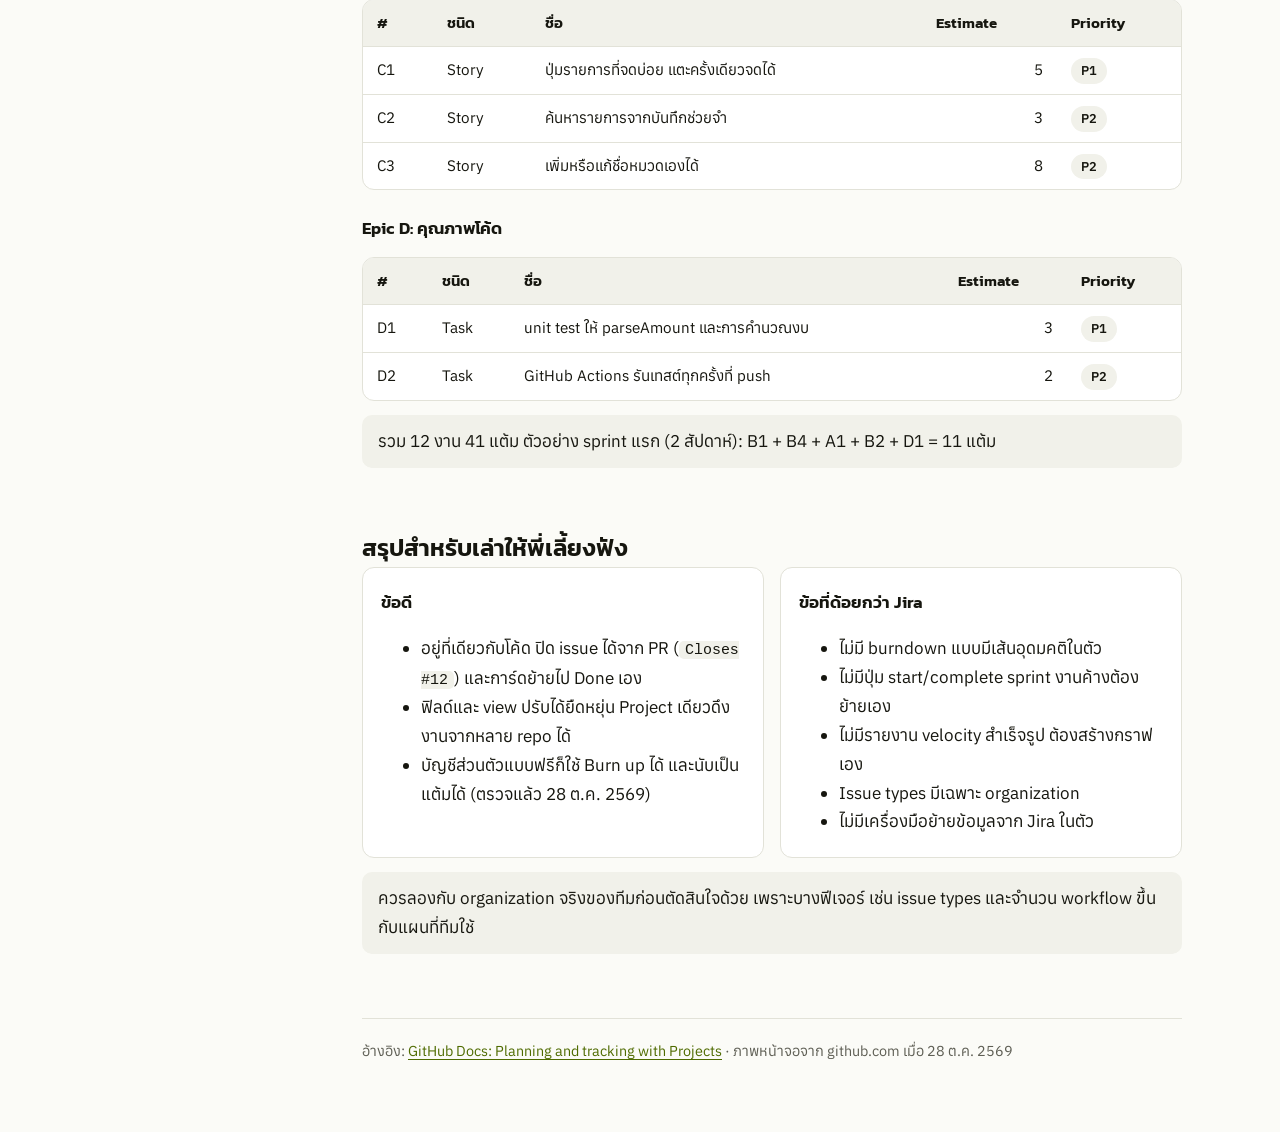
==== commit dc8032b6: "คู่มือ GitHub Projects แบบภาพ 18 ขั้นจากหน้าจอจริง - ภาพหน้าจอ github.com จริง พร้อมกรอบและเลขกำกับ " ====
--- a/docs/github-projects-practice.html
+++ b/docs/github-projects-practice.html
@@ -5,172 +5,291 @@
 <meta name="color-scheme" content="light">
 <meta name="viewport" content="width=device-width, initial-scale=1">
 <title>ฝึก GitHub Projects แทน Jira</title>
-<meta name="description" content="แบบฝึกหัดใช้ GitHub Projects ทำ backlog แบ่ง sprint สร้าง issue และดู burn up โดยใช้ repo เงินไปไหน">
+<meta name="description" content="คู่มือแบบภาพ ฝึกใช้ GitHub Projects ทำ backlog แบ่ง sprint สร้าง issue และดู burn up โดยใช้ repo เงินไปไหน">
 <link rel="stylesheet" href="../fonts/fonts.css">
 <style>
-:root {
-  --bg: #fbfbf7; --surface: #ffffff; --surface-2: #f1f1ea; --line: #e2e2d8;
-  --ink: #16160f; --muted: #5e5e54; --accent: #4f6b00; --mark: #d4ff2a; --on-mark: #0f0f0f;
-  --warn-bg: #fff4d6; --warn-ink: #5a4100; --bad: #b3261e;
-  color-scheme: light;
-}
-* { box-sizing: border-box; }
-html { scroll-behavior: smooth; scroll-padding-top: 16px; }
-body {
-  margin: 0; background: var(--bg); color: var(--ink);
-  font-family: "Anuphan", system-ui, sans-serif; font-size: 17px; line-height: 1.7;
-  -webkit-font-smoothing: antialiased;
-}
-::selection { background: var(--mark); color: var(--on-mark); }
-a { color: var(--accent); text-underline-offset: 3px; }
-:focus-visible { outline: 2px solid var(--accent); outline-offset: 2px; }
-
-.layout { display: grid; grid-template-columns: 240px minmax(0, 1fr); gap: 48px; max-width: 1120px; margin: 0 auto; padding: 40px 24px 80px; }
-nav.toc { position: sticky; top: 24px; align-self: start; font-size: 0.92rem; }
-nav.toc b { display: block; font-family: "Kanit", sans-serif; font-weight: 600; margin-bottom: 8px; }
-nav.toc ol { list-style: none; margin: 0; padding: 0; border-left: 2px solid var(--line); }
-nav.toc a { display: block; padding: 4px 0 4px 14px; margin-left: -2px; border-left: 2px solid transparent; color: var(--muted); text-decoration: none; }
-nav.toc a:hover { color: var(--ink); border-left-color: var(--accent); }
-@media (max-width: 880px) {
-  .layout { grid-template-columns: 1fr; gap: 24px; padding: 24px 16px 64px; }
-  nav.toc { position: static; }
-}
-
-main { max-width: 760px; min-width: 0; }
-header.hero { margin-bottom: 40px; }
-h1 { font-family: "Kanit", sans-serif; font-weight: 800; font-size: clamp(1.9rem, 5vw, 2.6rem); line-height: 1.2; margin: 0 0 12px; }
-h1 .tag { display: inline-block; background: var(--mark); color: var(--on-mark); padding: 2px 14px; transform: skewX(-8deg); }
-.lead { font-size: 1.08rem; color: var(--muted); margin: 0; }
-h2 { font-family: "Kanit", sans-serif; font-weight: 600; font-size: 1.5rem; line-height: 1.3; margin: 56px 0 14px; padding-top: 8px; }
-h2 .n { font-family: "Anton", sans-serif; font-weight: 400; color: var(--accent); margin-right: 10px; }
-h3 { font-family: "Kanit", sans-serif; font-weight: 600; font-size: 1.15rem; margin: 32px 0 10px; }
-p, li { max-width: 70ch; }
-ol, ul { padding-left: 1.4em; }
-li { margin: 6px 0; }
-li > ul, li > ol { margin-top: 6px; }
-code { font-family: ui-monospace, "Cascadia Mono", Consolas, monospace; font-size: 0.88em; background: var(--surface-2); padding: 1px 6px; border-radius: 5px; }
-strong { font-weight: 600; }
-
-.table-wrap { overflow-x: auto; margin: 16px 0; border: 1px solid var(--line); border-radius: 12px; background: var(--surface); }
-table { border-collapse: collapse; width: 100%; font-size: 0.95rem; }
-th, td { text-align: left; padding: 10px 14px; border-top: 1px solid var(--line); vertical-align: top; }
-thead th { border-top: 0; font-family: "Kanit", sans-serif; font-weight: 600; background: var(--surface-2); white-space: nowrap; }
-td.num { font-variant-numeric: tabular-nums; text-align: right; }
-.pri { display: inline-block; font-size: 0.8rem; font-weight: 600; padding: 2px 10px; border-radius: 999px; background: var(--surface-2); white-space: nowrap; }
-.pri.p0 { background: var(--mark); color: var(--on-mark); }
-
-.note { border-radius: 12px; padding: 14px 18px; margin: 18px 0; background: var(--surface-2); }
-.note.warn { background: var(--warn-bg); color: var(--warn-ink); }
-.note p { margin: 0; }
-.note p + p, .note p + ol, .note p + ul { margin-top: 8px; }
-.check { font-weight: 600; color: var(--accent); white-space: nowrap; }
-.note.warn .check { color: inherit; text-decoration: underline; }
-
-.epic { font-family: "Kanit", sans-serif; font-weight: 600; margin: 28px 0 0; }
-.total { font-size: 1.05rem; }
-.total b { font-family: "Anton", sans-serif; font-weight: 400; font-size: 1.3rem; }
-.two { display: grid; grid-template-columns: 1fr 1fr; gap: 16px; }
-.two > div { background: var(--surface); border: 1px solid var(--line); border-radius: 12px; padding: 4px 18px; }
-@media (max-width: 640px) { .two { grid-template-columns: 1fr; } }
-.bad { color: var(--bad); }
-footer { margin-top: 64px; padding-top: 20px; border-top: 1px solid var(--line); font-size: 0.9rem; color: var(--muted); }
-footer ul { padding-left: 1.2em; }
-
-@media print {
-  nav.toc { display: none; }
-  .layout { display: block; padding: 0; }
-  h2 { break-after: avoid; }
-  .table-wrap, .note { break-inside: avoid; }
-}
+:root { --bg:#fbfbf7; --surface:#fff; --surface-2:#f1f1ea; --line:#e2e2d8; --ink:#16160f; --muted:#5e5e54; --accent:#4f6b00; --mark:#d4ff2a; --on-mark:#0f0f0f; --red:#e5484d; --warn-bg:#fff4d6; --warn-ink:#5a4100; color-scheme:light; }
+* { box-sizing:border-box; }
+html { scroll-behavior:smooth; scroll-padding-top:16px; }
+body { margin:0; background:var(--bg); color:var(--ink); font-family:"Anuphan",system-ui,sans-serif; font-size:17px; line-height:1.7; -webkit-font-smoothing:antialiased; }
+::selection { background:var(--mark); color:var(--on-mark); }
+a { color:var(--accent); text-underline-offset:3px; }
+:focus-visible { outline:2px solid var(--accent); outline-offset:2px; }
+code { font-family:ui-monospace,Consolas,monospace; font-size:.88em; background:var(--surface-2); padding:1px 6px; border-radius:5px; }
+.layout { display:grid; grid-template-columns:220px minmax(0,1fr); gap:48px; max-width:1140px; margin:0 auto; padding:40px 24px 80px; }
+nav.toc { position:sticky; top:24px; align-self:start; font-size:.92rem; }
+nav.toc b { display:block; font-family:"Kanit",sans-serif; font-weight:600; margin-bottom:8px; }
+nav.toc ol { list-style:none; margin:0; padding:0; border-left:2px solid var(--line); }
+nav.toc a { display:block; padding:4px 0 4px 14px; margin-left:-2px; border-left:2px solid transparent; color:var(--muted); text-decoration:none; }
+nav.toc a:hover { color:var(--ink); border-left-color:var(--accent); }
+@media (max-width:900px) { .layout { grid-template-columns:1fr; gap:24px; padding:24px 16px 64px; } nav.toc { position:static; } }
+main { max-width:820px; min-width:0; }
+h1 { font-family:"Kanit",sans-serif; font-weight:800; font-size:clamp(1.9rem,5vw,2.6rem); line-height:1.2; margin:0 0 12px; }
+h1 .tag { display:inline-block; background:var(--mark); color:var(--on-mark); padding:2px 14px; transform:skewX(-8deg); }
+.lead { font-size:1.08rem; color:var(--muted); margin:0; max-width:70ch; }
+h2 { font-family:"Kanit",sans-serif; font-weight:600; font-size:1.5rem; line-height:1.3; margin:64px 0 4px; }
+h2 .n { font-family:"Anton",sans-serif; font-weight:400; color:var(--accent); margin-right:10px; }
+.part-lead { color:var(--muted); margin:0 0 20px; }
+.step { background:var(--surface); border:1px solid var(--line); border-radius:16px; padding:18px 20px 16px; margin:18px 0; }
+.step header { display:flex; align-items:center; gap:12px; flex-wrap:wrap; margin-bottom:12px; }
+.step .num { flex:none; width:36px; height:36px; display:grid; place-items:center; border-radius:10px; background:var(--ink); color:var(--mark); font-family:"Anton",sans-serif; font-size:1.15rem; }
+.step h3 { margin:0; font-family:"Kanit",sans-serif; font-weight:600; font-size:1.15rem; line-height:1.35; flex:1; min-width:12ch; }
+.step .open { font-size:.9rem; white-space:nowrap; }
+figure { margin:0; border:1px solid var(--line); border-radius:10px; overflow:hidden; background:#fff; }
+figure img { display:block; width:100%; height:auto; }
+ol.notes { list-style:none; counter-reset:n; padding:0; margin:14px 0 0; }
+ol.notes li { counter-increment:n; position:relative; padding-left:36px; margin:8px 0; max-width:70ch; }
+ol.notes li::before { content:counter(n); position:absolute; left:0; top:2px; width:24px; height:24px; border-radius:50%; background:var(--red); color:#fff; font:700 13px/24px Arial,sans-serif; text-align:center; }
+.callout { margin:14px 0 0; padding:12px 16px; border-radius:10px; background:var(--surface-2); }
+.callout.warn { background:var(--warn-bg); color:var(--warn-ink); }
+.table-wrap { overflow-x:auto; margin:14px 0 0; border:1px solid var(--line); border-radius:12px; background:var(--surface); }
+table { border-collapse:collapse; width:100%; font-size:.95rem; }
+th, td { text-align:left; padding:10px 14px; border-top:1px solid var(--line); vertical-align:top; }
+thead th { border-top:0; font-family:"Kanit",sans-serif; font-weight:600; background:var(--surface-2); white-space:nowrap; }
+td.num { text-align:right; font-variant-numeric:tabular-nums; }
+.pri { display:inline-block; font-size:.8rem; font-weight:600; padding:2px 10px; border-radius:999px; background:var(--surface-2); }
+.pri.p0 { background:var(--mark); color:var(--on-mark); }
+.epic { font-family:"Kanit",sans-serif; font-weight:600; margin:24px 0 0; }
+.two { display:grid; grid-template-columns:1fr 1fr; gap:16px; }
+.two > div { background:var(--surface); border:1px solid var(--line); border-radius:12px; padding:4px 18px; }
+.two h3 { font-family:"Kanit",sans-serif; font-weight:600; font-size:1.05rem; }
+@media (max-width:640px) { .two { grid-template-columns:1fr; } }
+footer { margin-top:64px; padding-top:20px; border-top:1px solid var(--line); font-size:.9rem; color:var(--muted); }
+@media print { nav.toc { display:none; } .layout { display:block; padding:0; } .step { break-inside:avoid; } }
 </style>
 </head>
 <body>
 <div class="layout">
-<nav class="toc" aria-label="สารบัญ">
-  <b>สารบัญ</b>
-  <ol>
-    <li><a href="#s1">1. เทียบ Jira → GitHub</a></li>
-    <li><a href="#s2">2. เตรียม repo</a></li>
-    <li><a href="#s3">3. สร้าง Project</a></li>
-    <li><a href="#s4">4. สร้างฟิลด์</a></li>
-    <li><a href="#s5">5. Product backlog</a></li>
-    <li><a href="#s6">6. Sprint</a></li>
-    <li><a href="#s7">7. Burn up / burndown</a></li>
-    <li><a href="#s8">8. Backlog ตัวอย่าง</a></li>
-    <li><a href="#s9">9. สรุปให้พี่เลี้ยง</a></li>
-  </ol>
-</nav>
-
+<nav class="toc" aria-label="สารบัญ"><b>สารบัญ</b><ol>
+  <li><a href="#map">เทียบ Jira → GitHub</a></li>
+  <li><a href="#p1">1. เตรียม repo</a></li>
+  <li><a href="#p2">2. สร้าง issue จาก template</a></li>
+  <li><a href="#p3">3. ตั้งค่า Project</a></li>
+  <li><a href="#p4">4. ทำ backlog และแบ่ง sprint</a></li>
+  <li><a href="#p5">5. ตั้งระบบอัตโนมัติ</a></li>
+  <li><a href="#p6">6. ดูรายงาน (burn up)</a></li>
+  <li><a href="#points">Story points</a></li>
+  <li><a href="#backlog">Backlog ตัวอย่าง</a></li>
+  <li><a href="#summary">สรุปให้พี่เลี้ยง</a></li>
+</ol></nav>
 <main>
-<header class="hero">
+<header>
   <h1>ฝึกใช้ <span class="tag">GitHub Projects</span> แทน Jira</h1>
-  <p class="lead">แบบฝึกหัดทีละขั้น ตั้งแต่ทำ product backlog → แบ่ง sprint → สร้าง issue → ใช้ Insights ดูความคืบหน้า โดยใช้ repo <a href="https://github.com/pthanathon/NgenPaiNai">เงินไปไหน</a> เป็นสนามซ้อม backlog ในข้อ 8 เป็นงานจริงของแอปนี้ ทำเสร็จแล้วปิด issue ได้จริง กราฟจึงมีข้อมูลจริงให้ดู</p>
-  <div class="note warn">
-    <p>ข้อมูลอ้างอิงจากเอกสาร GitHub ณ ตุลาคม 2569 (2026) ฟีเจอร์นี้เปลี่ยนบ่อย จุดที่มีหมายเหตุ <span class="check">ลองเช็กเอง</span> ให้ทดสอบกับบัญชีจริงก่อนไปสรุปให้ทีม</p>
-  </div>
+  <p class="lead">คู่มือแบบภาพ 18 ขั้น ภาพทุกภาพถ่ายจากหน้าจอ GitHub จริงของ Project <a href="https://github.com/users/pthanathon/projects/22">เงินไปไหน – Dev</a> เมื่อ 28 ต.ค. 2569 เลขในวงกลมแดงในภาพตรงกับเลขในคำอธิบายใต้ภาพ</p>
 </header>
 
-<section id="s1">
-<h2><span class="n">1</span>เทียบคำศัพท์ Jira → GitHub</h2>
-<div class="table-wrap"><table>
-<thead><tr><th>Jira</th><th>GitHub</th><th>หมายเหตุ</th></tr></thead>
-<tbody>
-<tr><td>Project / Board</td><td><strong>Project</strong> (ระดับ user หรือ org)</td><td>Project หนึ่งดึง issue จากหลาย repo ได้</td></tr>
-<tr><td>Epic</td><td><strong>Parent issue + sub-issues</strong></td><td>issue แม่แสดงความคืบหน้าของ sub-issue ให้เอง</td></tr>
-<tr><td>Story / Task / Bug</td><td><strong>Issue</strong> + <strong>label</strong> (<code>story</code> <code>task</code> <code>bug</code>)</td><td><strong>Issue types</strong> ของจริงมีเฉพาะ repo ที่อยู่ใน organization</td></tr>
-<tr><td>Story points</td><td><strong>ฟิลด์ Number</strong> ที่สร้างเอง (เช่น <code>Points</code>)</td><td>ไม่มีให้ในตัว ต้องสร้างเอง</td></tr>
-<tr><td>Sprint</td><td><strong>ฟิลด์ Iteration</strong> (เช่น <code>Sprint</code>)</td><td>ตั้งความยาว วันเริ่ม และช่วงพักได้</td></tr>
-<tr><td>Status / Workflow</td><td><strong>ฟิลด์ Status</strong> + <strong>Workflows</strong></td><td>ย้ายสถานะอัตโนมัติได้บางส่วน เช่น ปิด issue แล้วย้ายไป Done</td></tr>
-<tr><td>Backlog view</td><td><strong>Table view</strong> ที่กรอง <code>no:sprint</code></td><td></td></tr>
-<tr><td>Sprint board</td><td><strong>Board view</strong> กรอง <code>sprint:@current</code></td><td></td></tr>
-<tr><td>Roadmap / Timeline</td><td><strong>Roadmap view</strong></td><td></td></tr>
-<tr><td>Fix version / Release</td><td><strong>Milestone</strong></td><td></td></tr>
-<tr><td>Component</td><td><strong>Label</strong></td><td></td></tr>
-<tr><td>Sprint report / Burndown</td><td><strong>Insights</strong> (charts)</td><td>มี <strong>Burn up</strong> ในตัว แต่<strong class="bad">ไม่มี burndown สำเร็จรูป</strong> (ดูข้อ 7)</td></tr>
-<tr><td>Issue template</td><td><code>.github/ISSUE_TEMPLATE/*.yml</code> (issue forms)</td><td>repo นี้มี template ให้แล้ว 3 แบบ</td></tr>
-</tbody></table></div>
-</section>
-
-<section id="s2">
-<h2><span class="n">2</span>เตรียม repo (ทำครั้งเดียว)</h2>
-<ol>
-  <li><strong>สร้าง label</strong>: ไปที่ repo → <strong>Issues</strong> → <strong>Labels</strong> → <strong>New label</strong> สร้าง <code>story</code>, <code>task</code>, <code>epic</code> (<code>bug</code> มีอยู่แล้ว)<br>template ใน <code>.github/ISSUE_TEMPLATE/</code> จะติด label เหล่านี้ให้อัตโนมัติ แต่ label ต้องมีอยู่ใน repo ก่อน</li>
-  <li><strong>ลองเปิด template</strong>: ไปที่ <a href="https://github.com/pthanathon/NgenPaiNai/issues/new/choose">Issues → New issue</a> จะเห็น 3 แบบให้เลือก คือ <strong>User story</strong>, <strong>Bug</strong>, <strong>Task</strong></li>
-</ol>
-</section>
-
-<section id="s3">
-<h2><span class="n">3</span>สร้าง Project</h2>
-<ol>
-  <li>ไปที่โปรไฟล์ GitHub ของตัวเอง → แท็บ <strong>Projects</strong> → <strong>New project</strong></li>
-  <li>เลือก template <strong>Team planning</strong> หรือเริ่มจาก <strong>Table</strong> เปล่าก็ได้ ตั้งชื่อเช่น <code>เงินไปไหน – Dev</code></li>
-  <li>เชื่อม Project กับ repo: ใน repo → แท็บ <strong>Projects</strong> → <strong>Link a project</strong></li>
-  <li><strong>Settings</strong> ของ Project (เมนู ⋯ มุมขวาบน) → ตั้งเป็น <strong>Public</strong> ถ้าไม่มีข้อมูลลับ<br>เอกสาร GitHub ระบุว่า project แบบ public บันทึก chart ใน Insights ได้ไม่จำกัด ส่วนบัญชีฟรีแบบ private เคยจำกัดไว้ที่ 2 chart <span class="check">ลองเช็กเอง</span></li>
-  <li>จดเลข Project จาก URL ไว้ เช่น <code>github.com/users/pthanathon/projects/1</code> คือเลข <code>1</code><br>เอาไปใส่บรรทัด <code>projects:</code> ใน template ได้ issue ที่สร้างจาก template จะเข้า Project ให้เอง</li>
-</ol>
-</section>
-
-<section id="s4">
-<h2><span class="n">4</span>สร้างฟิลด์ (เทียบได้กับการตั้งค่า board ใน Jira)</h2>
-<p>ใน Table view ให้<strong>เลื่อนตารางไปทางขวาสุด</strong> ที่หัวคอลัมน์ขวาสุดจะมีปุ่ม <strong>+</strong> (Add field) → <strong>New field</strong> → พิมพ์ชื่อ → เลือกชนิด → <strong>Save</strong></p>
-<div class="note"><p><strong>ถ้าสร้าง Project จาก template &quot;Team planning&quot;</strong> จะมีฟิลด์ <strong>Iteration</strong> และ <strong>Estimate</strong> (Number) ให้แล้ว ใช้แทน <code>Sprint</code> และ <code>Points</code> ได้เลยโดยไม่ต้องสร้างใหม่</p><p>แค่เปลี่ยนคำในคู่มือตอนพิมพ์ filter: <code>sprint:@current</code> → <code>iteration:@current</code>, <code>no:sprint</code> → <code>no:iteration</code> และ Sum of Points → Sum of Estimate</p><p>template นี้มี view Backlog, Board, Current iteration, Roadmap และ Workflows ที่เปิดไว้ให้แล้วด้วย ข้อ 5–6 จึงข้ามบางขั้นได้</p></div>
-<div class="table-wrap"><table>
-<thead><tr><th>ฟิลด์</th><th>ชนิด</th><th>ค่า</th></tr></thead>
-<tbody>
-<tr><td><code>Status</code></td><td>Single select (มีให้อยู่แล้ว)</td><td>แก้ตัวเลือกเป็น <code>Backlog</code>, <code>Ready</code>, <code>In progress</code>, <code>In review</code>, <code>Done</code></td></tr>
-<tr><td><code>Priority</code></td><td>Single select</td><td><code>P0 ด่วน</code>, <code>P1 สำคัญ</code>, <code>P2 ทำเมื่อว่าง</code></td></tr>
-<tr><td><code>Points</code></td><td>Number</td><td>ใส่ <strong>1 ค่าต่อ issue</strong> เลือกจาก 1, 2, 3, 5, 8, 13 (ดูความหมายด้านล่าง)</td></tr>
-<tr><td><code>Sprint</code></td><td><strong>Iteration</strong></td><td>ความยาว <strong>1 สัปดาห์</strong> เริ่ม <strong>พุธ 28 ต.ค. 2569</strong> (ฝึกแบบสั้นจะได้เห็นกราฟเร็ว ทีมจริงมักใช้ 2 สัปดาห์)</td></tr>
-</tbody></table></div>
-<ul>
-  <li>ฟิลด์ Iteration สร้างแล้วจะได้ 3 iteration ให้ทันที เปลี่ยนชื่อจาก <code>Iteration 1-3</code> เป็น <code>Sprint 1-3</code> ได้ใน Settings</li>
-  <li>ใส่ <strong>break</strong> (ช่วงพัก) คั่นระหว่าง sprint ได้ เช่น ช่วงสอบ</li>
-</ul>
-<h3>ความหมายของ story points</h3>
-<p><strong>Story points ใส่ได้ 1 ค่าต่อ issue</strong> เป็นตัวเลขบอกขนาดงานเมื่อเทียบกับงานอื่น ไม่ใช่จำนวนชั่วโมง คิดรวมทั้งปริมาณงาน ความยาก และสิ่งที่ยังไม่รู้ ชุด 1, 2, 3, 5, 8, 13 เป็นแบบ Fibonacci ที่ใช้กันทั่วไปใน Scrum และ Jira ตัวเลขห่างกันขึ้นเรื่อยๆ เพราะงานยิ่งใหญ่ยิ่งประเมินไม่แม่น</p>
-<div class="table-wrap"><table>
-<thead><tr><th>แต้ม</th><th>ความหมายโดยประมาณ</th><th>ตัวอย่างจาก backlog</th></tr></thead>
-<tbody>
+<section id="map">
+<h2>เทียบคำศัพท์ Jira → GitHub</h2>
+<div class="table-wrap"><table><thead><tr><th>Jira</th><th>GitHub</th><th>หมายเหตุ</th></tr></thead><tbody>
+<tr><td>Project / Board</td><td><b>Project</b></td><td>Project เดียวดึง issue จากหลาย repo ได้</td></tr>
+<tr><td>Epic</td><td><b>Parent issue + sub-issues</b></td><td>issue แม่แสดงความคืบหน้าของ sub-issue ให้เอง</td></tr>
+<tr><td>Story / Task / Bug</td><td><b>Issue</b> + <b>label</b> + template</td><td>Issue types ของจริงมีเฉพาะ repo ใน organization</td></tr>
+<tr><td>Story points</td><td>ฟิลด์ <b>Estimate</b> (Number)</td><td>template Team planning มีให้แล้ว</td></tr>
+<tr><td>Sprint</td><td>ฟิลด์ <b>Iteration</b></td><td>template ตั้งไว้ sprint ละ 2 สัปดาห์</td></tr>
+<tr><td>Backlog</td><td>view ตารางที่กรอง <code>no:iteration</code></td><td></td></tr>
+<tr><td>Sprint board</td><td>view <b>Board</b> กรอง <code>iteration:@current</code></td><td></td></tr>
+<tr><td>Fix version</td><td><b>Milestone</b></td><td></td></tr>
+<tr><td>Component</td><td><b>Label</b></td><td></td></tr>
+<tr><td>Burndown</td><td>Insights → <b>Burn up</b></td><td>ไม่มี burndown ในตัว ใช้ burn up แทน (ขั้นที่ 17–18)</td></tr>
+</tbody></table></div>
+</section>
+
+<section id="p1">
+<h2><span class="n">1</span>เตรียม repo</h2>
+<p class="part-lead">ทำครั้งเดียว ก่อนเริ่มสร้าง issue</p>
+
+  <article class="step" id="step-1">
+    <header><span class="num">1</span><h3>เปิดหน้า Labels ของ repo</h3><a class="open" href="https://github.com/pthanathon/NgenPaiNai/labels" target="_blank" rel="noopener">เปิดหน้านี้ ↗</a></header>
+    <figure><img src="images/steps/step-01.png" alt="ขั้นที่ 1: เปิดหน้า Labels ของ repo" width="800" height="417" loading="lazy"></figure>
+    <ol class="notes"><li>กด <b>New label</b> เพื่อสร้าง label ใหม่ ตอนนี้ยังไม่มี <code>story</code>, <code>task</code> และ <code>epic</code> (มีแค่ <code>bug</code>)</li></ol>
+    
+    
+    
+  </article>
+
+  <article class="step" id="step-2">
+    <header><span class="num">2</span><h3>สร้าง label story, task และ epic</h3></header>
+    <figure><img src="images/steps/step-02.png" alt="ขั้นที่ 2: สร้าง label story, task และ epic" width="800" height="417" loading="lazy"></figure>
+    <ol class="notes"><li>พิมพ์ชื่อ label เช่น <code>story</code></li><li>กด <b>Create label</b> แล้วทำซ้ำอีกครั้งสำหรับ <code>task</code> และ <code>epic</code></li></ol>
+    
+    <p class="callout">issue template ของ repo นี้ติด label ให้อัตโนมัติ แต่จะติดได้ก็ต่อเมื่อ label นั้นมีอยู่แล้ว</p>
+    
+  </article>
+</section>
+
+<section id="p2">
+<h2><span class="n">2</span>สร้าง issue จาก template</h2>
+<p class="part-lead">เทียบได้กับปุ่ม Create ใน Jira</p>
+
+  <article class="step" id="step-3">
+    <header><span class="num">3</span><h3>เลือก template ของ issue</h3><a class="open" href="https://github.com/pthanathon/NgenPaiNai/issues/new/choose" target="_blank" rel="noopener">เปิดหน้านี้ ↗</a></header>
+    <figure><img src="images/steps/step-03.png" alt="ขั้นที่ 3: เลือก template ของ issue" width="800" height="417" loading="lazy"></figure>
+    <ol class="notes"><li>เลือกตามชนิดงาน: <b>Bug</b>, <b>Task</b> หรือ <b>User story</b> (เทียบได้กับ issue type ใน Jira)</li></ol>
+    
+    
+    
+  </article>
+
+  <article class="step" id="step-4">
+    <header><span class="num">4</span><h3>กรอก User story</h3></header>
+    <figure><img src="images/steps/step-04.png" alt="ขั้นที่ 4: กรอก User story" width="800" height="417" loading="lazy"></figure>
+    <ol class="notes"><li>ตั้งชื่อต่อท้าย <code>[Story]</code> แล้วกรอก user story กับ acceptance criteria ด้านล่าง</li><li><b>Labels</b> ยังขึ้นว่า "No labels" เพราะยังไม่ได้ทำขั้นที่ 2 ถ้าสร้าง label แล้วจะติด <code>story</code> ให้เอง</li><li><b>Projects</b> เลือก "เงินไปไหน – Dev" ตรงนี้ได้เลย (หรือปล่อยให้ workflow ในขั้นที่ 16 เพิ่มให้)</li><li>ติ๊ก <b>Create more</b> แล้วจะสร้าง issue ถัดไปต่อได้ทันที เหมาะตอนลง backlog ทีละหลายใบ</li></ol>
+    
+    
+    
+  </article>
+</section>
+
+<section id="p3">
+<h2><span class="n">3</span>ตั้งค่า Project</h2>
+<p class="part-lead">Project นี้สร้างจาก template "Team planning" ฟิลด์และ view ส่วนใหญ่จึงมีให้แล้ว</p>
+
+  <article class="step" id="step-5">
+    <header><span class="num">5</span><h3>ส่วนต่างๆ ของ Project</h3><a class="open" href="https://github.com/users/pthanathon/projects/22" target="_blank" rel="noopener">เปิดหน้านี้ ↗</a></header>
+    <figure><img src="images/steps/step-05.png" alt="ขั้นที่ 5: ส่วนต่างๆ ของ Project" width="800" height="417" loading="lazy"></figure>
+    <ol class="notes"><li><b>View</b> ที่ template สร้างให้: Backlog (ตาราง), Board, Current iteration, Roadmap และ My items</li><li><b>Insights</b>: หน้ากราฟ (ขั้นที่ 17)</li><li><b>Workflows</b>: ระบบอัตโนมัติ เปิดอยู่ 7 ตัว (ขั้นที่ 15)</li></ol>
+    
+    
+    
+  </article>
+
+  <article class="step" id="step-6">
+    <header><span class="num">6</span><h3>ดูฟิลด์ที่มีอยู่ (เมนู ⋯ → Settings)</h3></header>
+    <figure><img src="images/steps/step-06.png" alt="ขั้นที่ 6: ดูฟิลด์ที่มีอยู่ (เมนู ⋯ → Settings)" width="800" height="417" loading="lazy"></figure>
+    <ol class="notes"><li>ฟิลด์ทั้งหมดของ Project template ให้มาแล้ว 7 ตัว: Status, Sub-issues progress, Priority, Size, Estimate, Iteration, Start/Target date</li><li>ปุ่ม <b>+</b> ตรงนี้ใช้สร้างฟิลด์ใหม่ได้เหมือนกัน</li></ol>
+    
+    
+    <p class="callout warn">ตอนนี้มี <b>Point</b> ซ้ำกับ <b>Estimate</b> และ <b>Sprint</b> ซ้ำกับ <b>Iteration</b> ควรเลือกใช้อย่างละตัว คู่มือนี้ใช้ <b>Estimate</b> เป็น story points และ <b>Iteration</b> เป็น sprint ถ้าไม่ใช้ Point กับ Sprint ลบได้ที่หน้านี้ (คลิกชื่อฟิลด์ → Delete field)</p>
+  </article>
+
+  <article class="step" id="step-7">
+    <header><span class="num">7</span><h3>อีกทางในการเพิ่มฟิลด์: ปุ่ม + ท้ายตาราง</h3></header>
+    <figure><img src="images/steps/step-07.png" alt="ขั้นที่ 7: อีกทางในการเพิ่มฟิลด์: ปุ่ม + ท้ายตาราง" width="800" height="417" loading="lazy"></figure>
+    <ol class="notes"><li>ใน view ตาราง เลื่อนไปขวาสุด (Shift + ล้อเมาส์) แล้วกด <b>+</b></li></ol>
+    
+    
+    
+  </article>
+
+  <article class="step" id="step-8">
+    <header><span class="num">8</span><h3>เลือก New field</h3></header>
+    <figure><img src="images/steps/step-08.png" alt="ขั้นที่ 8: เลือก New field" width="800" height="417" loading="lazy"></figure>
+    <ol class="notes"><li>กด <b>New field</b> รายการด้านล่างใช้ซ่อนหรือแสดงคอลัมน์ในตาราง</li></ol>
+    
+    
+    
+  </article>
+
+  <article class="step" id="step-9">
+    <header><span class="num">9</span><h3>ตั้งชื่อและชนิดฟิลด์</h3></header>
+    <figure><img src="images/steps/step-09.png" alt="ขั้นที่ 9: ตั้งชื่อและชนิดฟิลด์" width="800" height="417" loading="lazy"></figure>
+    <ol class="notes"><li>ชื่อฟิลด์</li><li>ชนิดฟิลด์ (ดูขั้นถัดไป)</li><li>กด <b>Save</b></li></ol>
+    
+    
+    
+  </article>
+
+  <article class="step" id="step-10">
+    <header><span class="num">10</span><h3>ชนิดฟิลด์ที่เลือกได้</h3></header>
+    <figure><img src="images/steps/step-10.png" alt="ขั้นที่ 10: ชนิดฟิลด์ที่เลือกได้" width="800" height="417" loading="lazy"></figure>
+    <ol class="notes"><li><b>Number</b>: ใช้กับ story points เพราะ Insights รวมผล (Sum) ได้</li><li><b>Single select</b>: ตัวเลือกเดียว เช่น Priority หรือ Status</li><li><b>Iteration</b>: ใช้เป็น sprint</li></ol>
+    
+    
+    
+  </article>
+
+  <article class="step" id="step-11">
+    <header><span class="num">11</span><h3>ตั้งค่า sprint (ฟิลด์ Iteration)</h3></header>
+    <figure><img src="images/steps/step-11.png" alt="ขั้นที่ 11: ตั้งค่า sprint (ฟิลด์ Iteration)" width="800" height="417" loading="lazy"></figure>
+    <ol class="notes"><li>template สร้างไว้ 3 sprint ยาว <b>2 สัปดาห์</b> เริ่ม 27 ต.ค. sprint ที่กำลังทำอยู่มีป้าย <b>Current</b></li><li><b>Add iteration</b> เพิ่ม sprint ถัดไป ส่วนเมนู More options ใช้เปลี่ยนความยาวหรือเพิ่มช่วงพักได้</li></ol>
+    
+    
+    
+  </article>
+</section>
+
+<section id="p4">
+<h2><span class="n">4</span>ทำ backlog และแบ่ง sprint</h2>
+<p class="part-lead">ใช้ filter กับ view จัดงาน</p>
+
+  <article class="step" id="step-12">
+    <header><span class="num">12</span><h3>กรองงานด้วย filter</h3></header>
+    <figure><img src="images/steps/step-12.png" alt="ขั้นที่ 12: กรองงานด้วย filter" width="800" height="417" loading="lazy"></figure>
+    <ol class="notes"><li>พิมพ์ filter ในช่องนี้ ภาพนี้พิมพ์ <code>no:sprint</code> ตามฟิลด์ Sprint ถ้าใช้ Iteration ให้พิมพ์ <code>no:iteration</code> จะได้ <b>product backlog</b> (งานที่ยังไม่อยู่ใน sprint ไหน)</li><li><b>Save</b> เก็บ filter ไว้กับ view นี้ ส่วน <b>Discard</b> ยกเลิก</li></ol>
+    <div class="table-wrap"><table><thead><tr><th>filter</th><th>ได้อะไร</th></tr></thead><tbody><tr><td><code>no:iteration</code></td><td>งานที่ยังไม่อยู่ใน sprint (backlog)</td></tr><tr><td><code>iteration:@current</code></td><td>งานใน sprint ปัจจุบัน</td></tr><tr><td><code>iteration:@next</code></td><td>งานที่วางไว้ sprint หน้า</td></tr><tr><td><code>-status:Done</code></td><td>ซ่อนงานที่เสร็จแล้ว</td></tr><tr><td><code>label:bug</code></td><td>เฉพาะ bug</td></tr></tbody></table></div>
+    
+    
+  </article>
+
+  <article class="step" id="step-13">
+    <header><span class="num">13</span><h3>ตั้งค่า view (ปุ่ม View)</h3></header>
+    <figure><img src="images/steps/step-13.png" alt="ขั้นที่ 13: ตั้งค่า view (ปุ่ม View)" width="800" height="417" loading="lazy"></figure>
+    <ol class="notes"><li>เปลี่ยนรูปแบบ: Table / Board / Roadmap</li><li><b>Group by</b>: จัดกลุ่ม เช่น ตาม Iteration เพื่อดูงานแยกตาม sprint ระหว่างวางแผน</li><li><b>Field sum</b>: แสดงผลรวม Estimate ใช้ดูว่าแต้มรวมเกินกำลังของ sprint หรือไม่</li></ol>
+    
+    
+    
+  </article>
+
+  <article class="step" id="step-14">
+    <header><span class="num">14</span><h3>Sprint board</h3><a class="open" href="https://github.com/users/pthanathon/projects/22/views/2" target="_blank" rel="noopener">เปิดหน้านี้ ↗</a></header>
+    <figure><img src="images/steps/step-14.png" alt="ขั้นที่ 14: Sprint board" width="800" height="417" loading="lazy"></figure>
+    <ol class="notes"><li>แต่ละคอลัมน์คือ Status พร้อมจำนวนการ์ดและแต้ม Estimate รวม ลากการ์ดข้ามคอลัมน์เพื่อเปลี่ยนสถานะ ถ้าใส่ filter <code>iteration:@current</code> จะเห็นเฉพาะงานใน sprint นี้</li></ol>
+    
+    
+    
+  </article>
+</section>
+
+<section id="p5">
+<h2><span class="n">5</span>ตั้งระบบอัตโนมัติ</h2>
+<p class="part-lead">ให้การ์ดย้ายสถานะเองเมื่อปิด issue หรือ merge PR</p>
+
+  <article class="step" id="step-15">
+    <header><span class="num">15</span><h3>Workflows ที่เปิดอยู่</h3><a class="open" href="https://github.com/users/pthanathon/projects/22/workflows" target="_blank" rel="noopener">เปิดหน้านี้ ↗</a></header>
+    <figure><img src="images/steps/step-15.png" alt="ขั้นที่ 15: Workflows ที่เปิดอยู่" width="800" height="417" loading="lazy"></figure>
+    <ol class="notes"><li>จุดเขียว = เปิดอยู่ เช่น <b>Item closed</b> ย้ายการ์ดไป Done เอง และ <b>Pull request merged</b> ก็เช่นกัน</li><li><b>Auto-archive items</b> ปิดอยู่ ซึ่งถูกต้อง เพราะ Insights ไม่นับ item ที่ archive แล้ว กราฟจะหายถ้าเปิด</li></ol>
+    
+    
+    
+  </article>
+
+  <article class="step" id="step-16">
+    <header><span class="num">16</span><h3>Auto-add: เพิ่ม issue ใหม่เข้า Project เอง</h3></header>
+    <figure><img src="images/steps/step-16.png" alt="ขั้นที่ 16: Auto-add: เพิ่ม issue ใหม่เข้า Project เอง" width="800" height="417" loading="lazy"></figure>
+    <ol class="notes"><li>ตอนนี้ตั้งให้เพิ่ม issue ที่เปิดอยู่ของ repo NgenPaiNai ทุกใบ (<code>is:issue is:open</code>)</li><li>กด <b>Edit</b> ถ้าอยากเปลี่ยน filter เช่น เอาเฉพาะ <code>label:story,task,bug</code></li></ol>
+    
+    
+    
+  </article>
+</section>
+
+<section id="p6">
+<h2><span class="n">6</span>ดูรายงาน (burn up)</h2>
+<p class="part-lead">ใช้แทน burndown ของ Jira</p>
+
+  <article class="step" id="step-17">
+    <header><span class="num">17</span><h3>กราฟ Burn up</h3><a class="open" href="https://github.com/users/pthanathon/projects/22/insights" target="_blank" rel="noopener">เปิดหน้านี้ ↗</a></header>
+    <figure><img src="images/steps/step-17.png" alt="ขั้นที่ 17: กราฟ Burn up" width="800" height="417" loading="lazy"></figure>
+    <ol class="notes"><li><b>Burn up</b> มีให้ในบัญชีนี้แล้ว (บัญชีส่วนตัว ตรวจเมื่อ 28 ต.ค. 2569) ตอนนี้ยังไม่มีข้อมูลเพราะยังไม่มี issue</li><li>เปลี่ยน filter เป็น <code>iteration:@current</code> เพื่อดูเฉพาะ sprint นี้ ส่วนที่เป็น <b>Open</b> คือ "งานคงเหลือ" ซึ่งให้ข้อมูลเดียวกับ burndown</li><li>กด <b>Configure</b> เพื่อเปลี่ยนสิ่งที่นับ (ขั้นถัดไป)</li></ol>
+    
+    
+    
+  </article>
+
+  <article class="step" id="step-18">
+    <header><span class="num">18</span><h3>นับเป็นแต้มแทนจำนวน issue</h3></header>
+    <figure><img src="images/steps/step-18.png" alt="ขั้นที่ 18: นับเป็นแต้มแทนจำนวน issue" width="800" height="417" loading="lazy"></figure>
+    <ol class="notes"><li>ที่ Y-axis เลือก <b>Sum of a field</b> แล้วเลือก <b>Estimate</b> กราฟจะเป็น burn up ตาม story points แล้วกด <b>Save to new chart</b></li></ol>
+    
+    <p class="callout">GitHub ไม่มี burndown แบบมีเส้นอุดมคติให้ในตัว ถ้าทีมต้องการจริงๆ ต้องใช้เครื่องมือเสริม หรือเขียน GitHub Action ดึงข้อมูลมาวาดเอง</p>
+    
+  </article>
+</section>
+
+<section id="points">
+<h2>Story points: ใส่ 1 ค่าต่อ issue</h2>
+<p>ใส่ในฟิลด์ <b>Estimate</b> เป็นตัวเลขบอกขนาดงานเมื่อเทียบกับงานอื่น ไม่ใช่จำนวนชั่วโมง ชุด 1, 2, 3, 5, 8, 13 (Fibonacci) ห่างกันขึ้นเรื่อยๆ เพราะงานยิ่งใหญ่ยิ่งประเมินไม่แม่น</p>
+<div class="table-wrap"><table><thead><tr><th>แต้ม</th><th>ความหมาย</th><th>ตัวอย่างจาก backlog</th></tr></thead><tbody>
 <tr><td class="num">1</td><td>งานเล็กมาก รู้ชัดว่าต้องทำอะไร</td><td>B1 เปิด GitHub Pages</td></tr>
 <tr><td class="num">2</td><td>งานเล็ก</td><td>B2 เพิ่ม manifest กับไอคอน</td></tr>
 <tr><td class="num">3</td><td>งานกลาง ตรงไปตรงมา</td><td>A1 ตั้งเป้าเก็บเงินในเมนู</td></tr>
@@ -178,152 +297,48 @@
 <tr><td class="num">8</td><td>งานใหญ่ หรือยังมีจุดที่ไม่แน่ใจ</td><td>C3 เพิ่มหรือแก้หมวดเองได้</td></tr>
 <tr><td class="num">13</td><td>ใหญ่เกินไป ควรแตกเป็นหลาย story ก่อน</td><td>–</td></tr>
 </tbody></table></div>
-<ul>
-  <li>ฟิลด์ Number ไม่ได้บังคับให้ใส่เฉพาะเลขชุดนี้ ทีมต้องตกลงกันเอง</li>
-  <li>อย่าเปลี่ยนเป็นฟิลด์ชนิด Single select เพื่อบังคับตัวเลือก เพราะ Insights จะ Sum (รวมแต้ม) ไม่ได้ ซึ่งต้องใช้ทำ velocity</li>
-</ul>
-</section>
-
-<section id="s5">
-<h2><span class="n">5</span>ทำ Product backlog</h2>
-<ol>
-  <li><strong>สร้าง Epic</strong>: ใช้ issue เปล่าหรือ template ก็ได้ ตั้งชื่อเช่น <code>[Epic] เป้าเก็บเงิน</code> แล้วติด label <code>epic</code></li>
-  <li><strong>สร้าง Story / Task / Bug</strong> จาก template ตามรายการในข้อ 8</li>
-  <li><strong>ผูก story เข้ากับ Epic</strong>: เปิด issue ของ Epic → <strong>Create sub-issue</strong> หรือ <strong>Add existing issue</strong><br>Epic จะแสดงแถบความคืบหน้า เช่น 1 of 3 ให้เอง</li>
-  <li><strong>ใส่ issue เข้า Project</strong>: เลือก Project ที่แถบขวาของ issue หรือพิมพ์ <code>#เลข</code> ที่แถวล่างสุดของตาราง</li>
-  <li>ใน Project ใส่ <code>Priority</code> กับ <code>Points</code> ให้ทุก story</li>
-  <li><strong>สร้าง view "Backlog"</strong>: ใช้ Table view ตั้ง filter <code>no:sprint -status:Done</code> แล้วเรียงตาม <strong>Priority</strong> ตามด้วย <strong>Points</strong><br>view นี้คือ product backlog ที่เรียงลำดับแล้ว</li>
-</ol>
-</section>
-
-<section id="s6">
-<h2><span class="n">6</span>Sprint planning และระหว่าง sprint</h2>
-<ol>
-  <li><strong>Sprint planning</strong>: ใน view Backlog ใส่ <code>Sprint = Sprint 1</code> ให้ story ด้านบนสุด ให้ผลรวม Points ไม่เกินกำลังทีม (ฝึกคนเดียวลองประมาณ 8 แต้ม/สัปดาห์)<br>เปิด <strong>Field sum</strong> ของคอลัมน์ Points ในเมนู view จะเห็นผลรวมแต้ม</li>
-  <li><strong>สร้าง view "Sprint board"</strong>: layout <strong>Board</strong> ให้ column ตาม <strong>Status</strong> และตั้ง filter <code>sprint:@current</code> แล้วเปิด Field sum ของ Points จะเห็นแต้มรวมของแต่ละคอลัมน์</li>
-  <li><strong>สร้าง view "Roadmap"</strong>: layout <strong>Roadmap</strong> ใช้ <code>Sprint</code> เป็นแกนเวลา</li>
-  <li><strong>ตั้ง Workflows</strong> (เมนู ⋯ → <strong>Workflows</strong>)
-    <ul>
-      <li><em>Item added to project</em> → Status = <code>Backlog</code></li>
-      <li><em>Item closed</em> → Status = <code>Done</code> (เปิดไว้ตั้งแต่แรก)</li>
-      <li><em>Pull request merged</em> → Status = <code>Done</code></li>
-      <li><em>Auto-add to project</em>: เพิ่ม issue ใหม่จาก repo นี้เข้า Project เอง ตั้ง filter ได้ เช่น <code>is:issue label:story,task,bug</code> (แผนฟรีสร้างได้จำนวนจำกัด <span class="check">ลองเช็กเอง</span>)</li>
-    </ul>
-    <div class="note warn"><p><strong>อย่าเปิด</strong> <em>Auto-archive items</em> ระหว่างฝึก เพราะ Insights ไม่นับ item ที่ archive แล้ว กราฟจะหาย</p></div>
-  </li>
-  <li><strong>ระหว่าง sprint</strong>: ลากการ์ดจาก Ready → In progress → Done หรือปิด issue ผ่าน PR ที่เขียนว่า <code>Closes #12</code></li>
-  <li><strong>จบ sprint</strong>: งานที่ค้างให้ย้ายไป sprint ถัดไป วิธีคือ group view ตาม Sprint แล้วใช้คำสั่ง <strong>move all items</strong> ที่หัวกลุ่ม GitHub ไม่มีปุ่ม "Complete sprint" แบบ Jira sprint จะจบเองตามวันที่</li>
-</ol>
-</section>
-
-<section id="s7">
-<h2><span class="n">7</span>Report: burn up และ burndown</h2>
-<div class="note warn">
-  <p><strong>ข้อจำกัดที่ต้องบอกทีม: GitHub Projects ไม่มี burndown chart สำเร็จรูปแบบ Jira</strong></p>
-</div>
-<p>Insights มี chart 2 แบบ</p>
-<ul>
-  <li><strong>Current chart</strong>: แสดงสถานะ<em>ตอนนี้</em> เช่น แต้มรวมต่อ sprint ใช้ทำ velocity ได้</li>
-  <li><strong>Historical chart</strong>: แสดงการเปลี่ยนแปลง<em>ตามเวลา</em> ตั้งต้นมีกราฟ <strong>Burn up</strong> ให้ (Open กับ Completed ซ้อนกัน)<br>เอกสารรุ่นเก่าเขียนว่าใช้ได้กับ <strong>GitHub Team / Enterprise Cloud ของ organization</strong> ส่วนเอกสารปัจจุบันไม่ได้ระบุ <span class="check">ลองเช็กเอง</span> ด้วยการเปิด Insights ดูว่ามีกราฟ Burn up หรือไม่</li>
-</ul>
-
-<h3>7.1 Sprint burn-up (ใช้แทน burndown)</h3>
-<ol>
-  <li>Project → ไอคอน <strong>Insights</strong> (มุมขวาบน) → เปิด chart <strong>Burn up</strong></li>
-  <li>ใส่ filter <code>sprint:@current</code> แล้ว <strong>Save changes</strong></li>
-  <li>อ่านกราฟ: เส้นบนสุดคืองานทั้งหมดใน sprint ส่วนที่เป็น <em>Open</em> คือ "งานที่เหลือ" ซึ่งเท่ากับเส้น burndown นั่นเอง ทุกครั้งที่ปิด issue ได้ ส่วน Open จะหดลง</li>
-  <li>ลองเปิด <strong>Configure</strong> ดูว่าแกน Y เลือก <strong>Sum of Points</strong> ได้ไหม ถ้าได้จะเป็น burn-up ตามแต้ม ถ้าไม่ได้จะนับเป็นจำนวน issue <span class="check">ลองเช็กเอง</span></li>
-</ol>
-
-<h3>7.2 Velocity (แต้มที่ทำเสร็จต่อ sprint)</h3>
-<p><strong>New chart</strong> → Layout <strong>Column</strong> → X-axis <strong>Sprint</strong> → Group by <strong>Status</strong> → Y-axis <strong>Sum of Points</strong><br>แท่ง <code>Done</code> ของแต่ละ sprint คือ velocity</p>
-
-<h3>7.3 ถ้าทีมต้องการ burndown แบบมีเส้นอุดมคติจริงๆ</h3>
-<ol>
-  <li>ใช้ burn-up ข้างบนแทน อ่านส่วน Open เป็น "งานคงเหลือ"</li>
-  <li>ใช้เครื่องมือเสริมที่อ่านข้อมูล GitHub Projects ได้ เช่น Screenful (เสียเงิน)</li>
-  <li>เขียน GitHub Action ที่ดึงข้อมูลผ่าน GraphQL API ทุกวัน แล้ววาดกราฟเอง ทำได้แต่ต้องดูแลเอง</li>
-</ol>
-</section>
-
-<section id="s8">
-<h2><span class="n">8</span>Product backlog ตัวอย่างของเงินไปไหน</h2>
-<p>ทุกข้อเป็นงานจริงของแอปนี้ ที่มาคือ <code>PRODUCT.md</code> และสิ่งที่ผู้ตรวจงานบอกว่ายังไม่ได้ทดสอบ</p>
-
+</section>
+
+<section id="backlog">
+<h2>Product backlog ตัวอย่างของเงินไปไหน</h2>
+<p>งานจริงของแอปนี้ สร้างเป็น issue ตามขั้นที่ 3–4 ทำเสร็จแล้วปิดได้จริง กราฟจะได้มีข้อมูล</p>
 <p class="epic">Epic A: เป้าเก็บเงิน</p>
-<div class="table-wrap"><table>
-<thead><tr><th>#</th><th>ชนิด</th><th>ชื่อ</th><th>Points</th><th>Priority</th></tr></thead>
-<tbody>
+<div class="table-wrap"><table><thead><tr><th>#</th><th>ชนิด</th><th>ชื่อ</th><th>Estimate</th><th>Priority</th></tr></thead><tbody>
 <tr><td>A1</td><td>Story</td><td>ตั้งเป้าเก็บเงินต่อเดือนในเมนู ⋯</td><td class="num">3</td><td><span class="pri">P1</span></td></tr>
-<tr><td>A2</td><td>Story</td><td>แสดงความคืบหน้าเป้าเก็บเงิน (รายรับ − รายจ่าย เทียบกับเป้า) ในหน้าแรก</td><td class="num">5</td><td><span class="pri">P1</span></td></tr>
-<tr><td>A3</td><td>Story</td><td>สรุปท้ายเดือนว่าเก็บได้ตามเป้าไหม ด้วยข้อความแบบเพื่อน</td><td class="num">2</td><td><span class="pri">P2</span></td></tr>
-</tbody></table></div>
-
+<tr><td>A2</td><td>Story</td><td>แสดงความคืบหน้าเป้าเก็บเงินในหน้าแรก</td><td class="num">5</td><td><span class="pri">P1</span></td></tr>
+<tr><td>A3</td><td>Story</td><td>สรุปท้ายเดือนว่าเก็บได้ตามเป้าไหม</td><td class="num">2</td><td><span class="pri">P2</span></td></tr>
+</tbody></table></div>
 <p class="epic">Epic B: ใช้บนมือถือเหมือนแอปจริง</p>
-<div class="table-wrap"><table>
-<thead><tr><th>#</th><th>ชนิด</th><th>ชื่อ</th><th>Points</th><th>Priority</th></tr></thead>
-<tbody>
+<div class="table-wrap"><table><thead><tr><th>#</th><th>ชนิด</th><th>ชื่อ</th><th>Estimate</th><th>Priority</th></tr></thead><tbody>
 <tr><td>B1</td><td>Task</td><td>เปิด GitHub Pages ให้แอปมีลิงก์เข้าใช้จากมือถือ</td><td class="num">1</td><td><span class="pri p0">P0</span></td></tr>
-<tr><td>B2</td><td>Story</td><td>เพิ่ม web app manifest และไอคอน เพื่อ "เพิ่มไปยังหน้าจอหลัก"</td><td class="num">2</td><td><span class="pri">P1</span></td></tr>
-<tr><td>B3</td><td>Story</td><td>ใช้งานแบบออฟไลน์ด้วย service worker</td><td class="num">5</td><td><span class="pri">P2</span></td></tr>
-<tr><td>B4</td><td>Bug</td><td>ตรวจว่าคีย์บอร์ดมือถือบังปุ่ม "บันทึก" ในแผ่นจดหรือไม่ (ผู้ตรวจงานยังไม่ได้ทดสอบ)</td><td class="num">2</td><td><span class="pri p0">P0</span></td></tr>
-</tbody></table></div>
-
+<tr><td>B2</td><td>Story</td><td>เพิ่ม web app manifest และไอคอน</td><td class="num">2</td><td><span class="pri">P1</span></td></tr>
+<tr><td>B3</td><td>Story</td><td>ใช้งานออฟไลน์ด้วย service worker</td><td class="num">5</td><td><span class="pri">P2</span></td></tr>
+<tr><td>B4</td><td>Bug</td><td>ตรวจว่าคีย์บอร์ดมือถือบังปุ่ม "บันทึก" หรือไม่</td><td class="num">2</td><td><span class="pri p0">P0</span></td></tr>
+</tbody></table></div>
 <p class="epic">Epic C: จดเร็วขึ้น</p>
-<div class="table-wrap"><table>
-<thead><tr><th>#</th><th>ชนิด</th><th>ชื่อ</th><th>Points</th><th>Priority</th></tr></thead>
-<tbody>
-<tr><td>C1</td><td>Story</td><td>ปุ่มรายการที่จดบ่อย (เช่น "ข้าวมันไก่ 50") แตะครั้งเดียวจดได้เลย</td><td class="num">5</td><td><span class="pri">P1</span></td></tr>
+<div class="table-wrap"><table><thead><tr><th>#</th><th>ชนิด</th><th>ชื่อ</th><th>Estimate</th><th>Priority</th></tr></thead><tbody>
+<tr><td>C1</td><td>Story</td><td>ปุ่มรายการที่จดบ่อย แตะครั้งเดียวจดได้</td><td class="num">5</td><td><span class="pri">P1</span></td></tr>
 <tr><td>C2</td><td>Story</td><td>ค้นหารายการจากบันทึกช่วยจำ</td><td class="num">3</td><td><span class="pri">P2</span></td></tr>
 <tr><td>C3</td><td>Story</td><td>เพิ่มหรือแก้ชื่อหมวดเองได้</td><td class="num">8</td><td><span class="pri">P2</span></td></tr>
 </tbody></table></div>
-
 <p class="epic">Epic D: คุณภาพโค้ด</p>
-<div class="table-wrap"><table>
-<thead><tr><th>#</th><th>ชนิด</th><th>ชื่อ</th><th>Points</th><th>Priority</th></tr></thead>
-<tbody>
-<tr><td>D1</td><td>Task</td><td>เขียน unit test ให้ <code>parseAmount</code> และการคำนวณงบ/รายจ่ายประจำ</td><td class="num">3</td><td><span class="pri">P1</span></td></tr>
-<tr><td>D2</td><td>Task</td><td>ตั้ง GitHub Actions ให้รันเทสต์ทุกครั้งที่ push</td><td class="num">2</td><td><span class="pri">P2</span></td></tr>
-</tbody></table></div>
-
-<p class="total">รวม 12 งาน <b>41</b> แต้ม ถ้าทำได้ประมาณ 8 แต้ม/สัปดาห์ จะได้ประมาณ 5 sprint</p>
-<div class="note"><p><strong>ตัวอย่างการแบ่ง Sprint 1 (28 ต.ค. – 3 พ.ย.)</strong>: B1 (1) + B4 (2) + A1 (3) + B2 (2) = 8 แต้ม</p></div>
-</section>
-
-<section id="s9">
-<h2><span class="n">9</span>สรุปสำหรับเล่าให้พี่เลี้ยงฟัง</h2>
+<div class="table-wrap"><table><thead><tr><th>#</th><th>ชนิด</th><th>ชื่อ</th><th>Estimate</th><th>Priority</th></tr></thead><tbody>
+<tr><td>D1</td><td>Task</td><td>unit test ให้ parseAmount และการคำนวณงบ</td><td class="num">3</td><td><span class="pri">P1</span></td></tr>
+<tr><td>D2</td><td>Task</td><td>GitHub Actions รันเทสต์ทุกครั้งที่ push</td><td class="num">2</td><td><span class="pri">P2</span></td></tr>
+</tbody></table></div>
+<p class="callout">รวม 12 งาน 41 แต้ม ตัวอย่าง sprint แรก (2 สัปดาห์): B1 + B4 + A1 + B2 + D1 = 11 แต้ม</p>
+</section>
+
+<section id="summary">
+<h2>สรุปสำหรับเล่าให้พี่เลี้ยงฟัง</h2>
 <div class="two">
-  <div>
-    <h3>ข้อดีของ GitHub Projects</h3>
-    <ul>
-      <li>อยู่ที่เดียวกับโค้ด เชื่อม issue ↔ PR ↔ commit ได้ทันที (<code>Closes #12</code>)</li>
-      <li>ฟิลด์ยืดหยุ่น Project เดียวดึงงานจากหลาย repo ได้</li>
-      <li>ใช้กับ repo public ได้ฟรี และไม่ต้องจ่ายค่า license แยกต่อคนแบบ Jira</li>
-    </ul>
-  </div>
-  <div>
-    <h3>ข้อที่ด้อยกว่า Jira</h3>
-    <ul>
-      <li>ไม่มี burndown สำเร็จรูป มีแค่ burn up กับ chart ที่สร้างเอง</li>
-      <li>ไม่มีขั้นตอน start/complete sprint ต้องย้ายงานค้างเอง</li>
-      <li>Story points เป็นแค่ฟิลด์ตัวเลข ไม่มีรายงาน velocity สำเร็จรูป</li>
-      <li>Issue types มีเฉพาะ organization และบางฟีเจอร์ขึ้นกับแผนที่ใช้</li>
-      <li>ไม่มีเครื่องมือในตัวสำหรับย้ายข้อมูลเก่าจาก Jira</li>
-    </ul>
-  </div>
+  <div><h3>ข้อดี</h3><ul><li>อยู่ที่เดียวกับโค้ด ปิด issue ได้จาก PR (<code>Closes #12</code>) และการ์ดย้ายไป Done เอง</li><li>ฟิลด์และ view ปรับได้ยืดหยุ่น Project เดียวดึงงานจากหลาย repo ได้</li><li>บัญชีส่วนตัวแบบฟรีก็ใช้ Burn up ได้ และนับเป็นแต้มได้ (ตรวจแล้ว 28 ต.ค. 2569)</li></ul></div>
+  <div><h3>ข้อที่ด้อยกว่า Jira</h3><ul><li>ไม่มี burndown แบบมีเส้นอุดมคติในตัว</li><li>ไม่มีปุ่ม start/complete sprint งานค้างต้องย้ายเอง</li><li>ไม่มีรายงาน velocity สำเร็จรูป ต้องสร้างกราฟเอง</li><li>Issue types มีเฉพาะ organization</li><li>ไม่มีเครื่องมือย้ายข้อมูลจาก Jira ในตัว</li></ul></div>
 </div>
-<div class="note"><p><strong>ควรทดลองกับ org จริงของทีมก่อนตัดสินใจ</strong>: historical chart, issue types และจำนวน auto-add workflow ที่แผนของทีมใช้ได้</p></div>
-</section>
-
-<footer>
-  <p>แหล่งอ้างอิง</p>
-  <ul>
-    <li><a href="https://docs.github.com/en/issues/planning-and-tracking-with-projects/viewing-insights-from-your-project/about-insights-for-projects">About insights for Projects</a></li>
-    <li><a href="https://docs.github.com/en/issues/planning-and-tracking-with-projects/viewing-insights-from-your-project/configuring-charts">Configuring charts</a></li>
-    <li><a href="https://docs.github.com/en/issues/planning-and-tracking-with-projects/understanding-fields/about-iteration-fields">About iteration fields</a></li>
-    <li><a href="https://docs.github.com/en/enterprise-server@3.11/issues/planning-and-tracking-with-projects/viewing-insights-from-your-project/about-insights-for-projects">About insights (Enterprise Server 3.11 ระบุข้อจำกัดตามแผน)</a></li>
-  </ul>
-</footer>
+<p class="callout">ควรลองกับ organization จริงของทีมก่อนตัดสินใจด้วย เพราะบางฟีเจอร์ เช่น issue types และจำนวน workflow ขึ้นกับแผนที่ทีมใช้</p>
+</section>
+
+<footer>อ้างอิง: <a href="https://docs.github.com/en/issues/planning-and-tracking-with-projects">GitHub Docs: Planning and tracking with Projects</a> · ภาพหน้าจอจาก github.com เมื่อ 28 ต.ค. 2569</footer>
 </main>
 </div>
 </body>
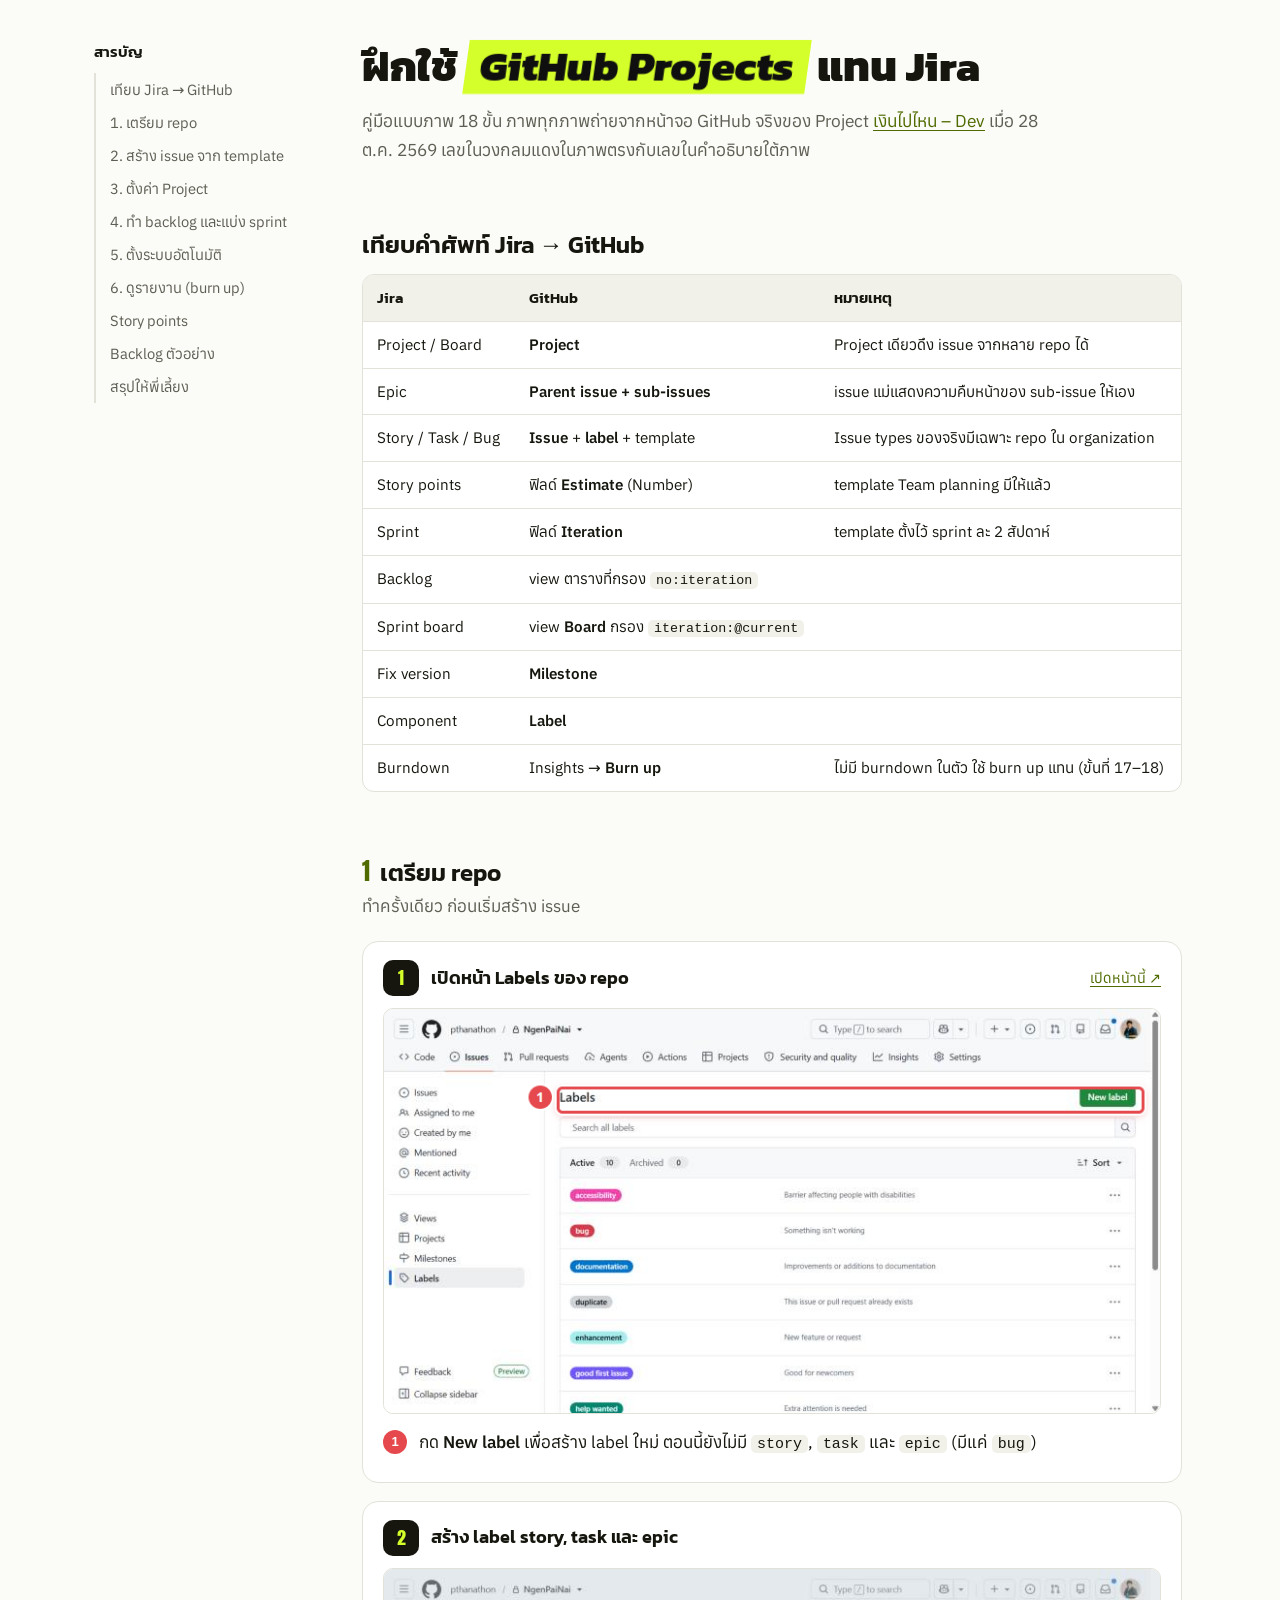
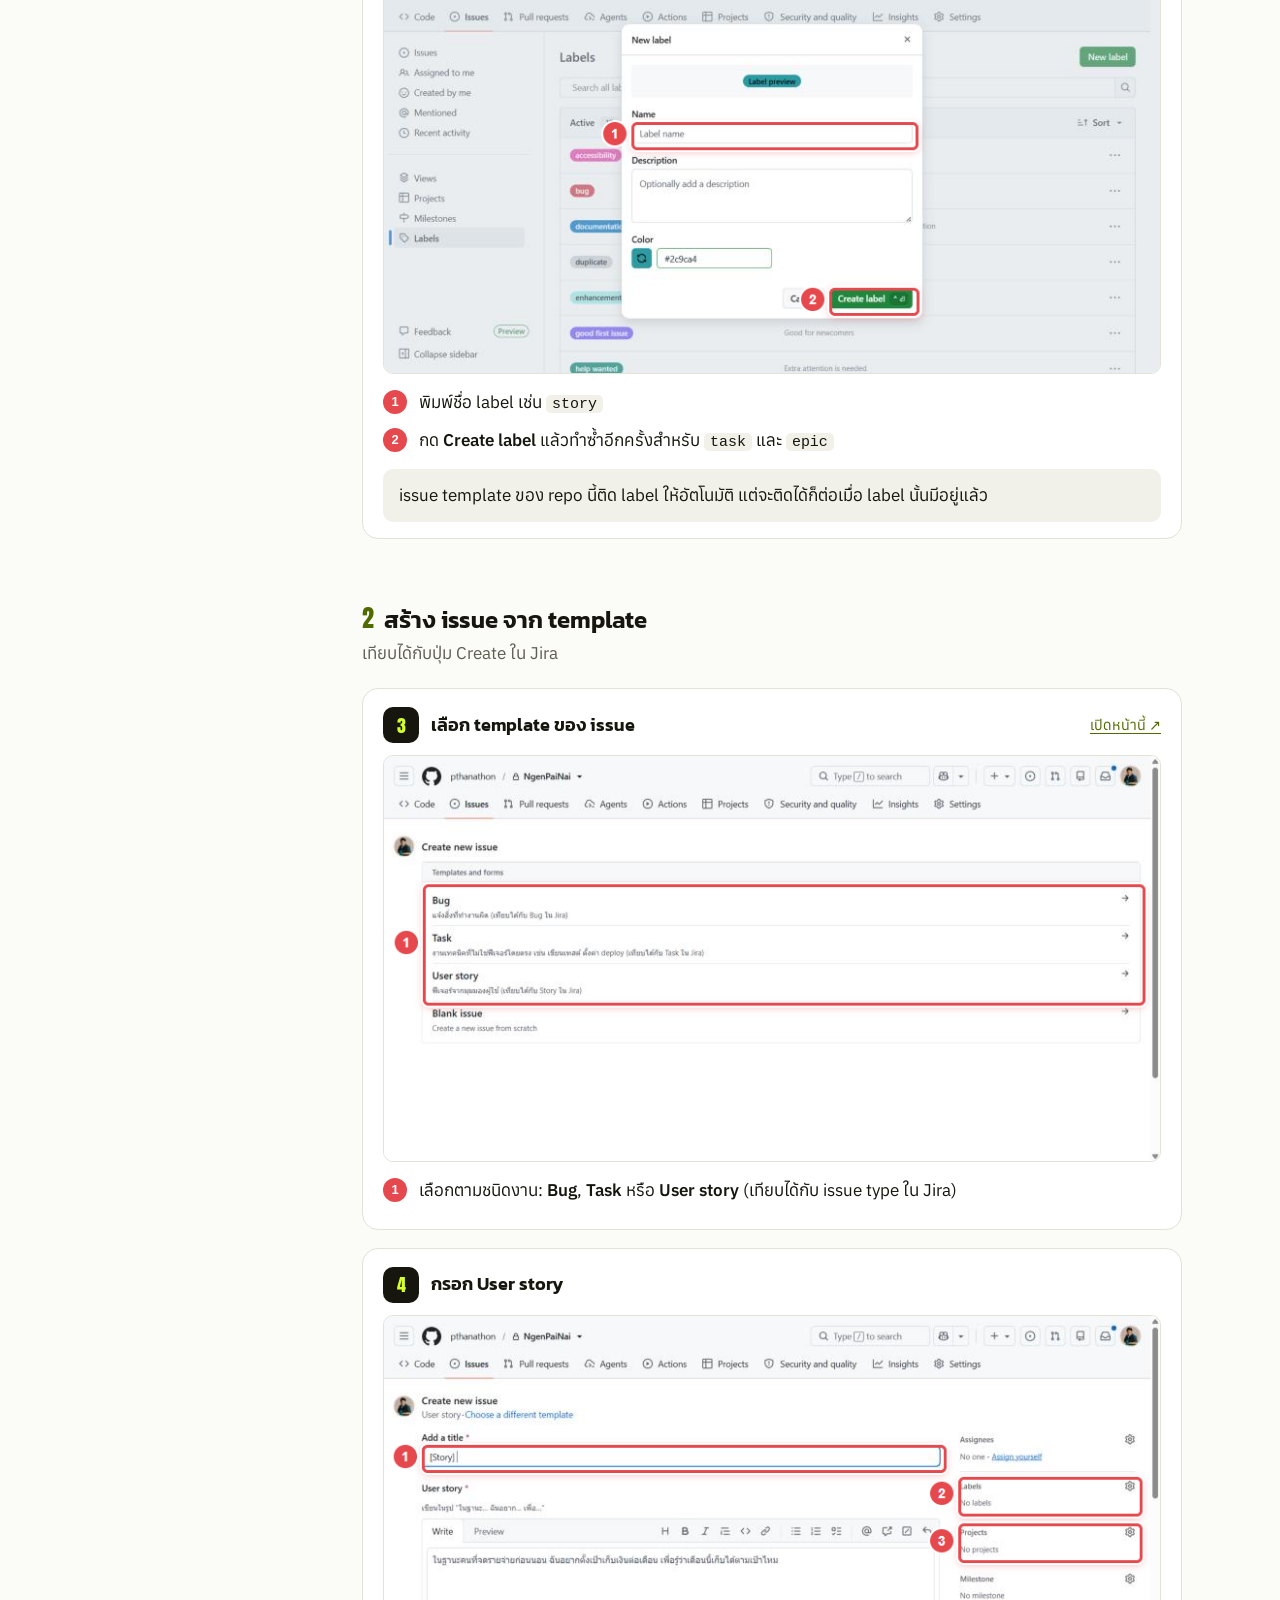
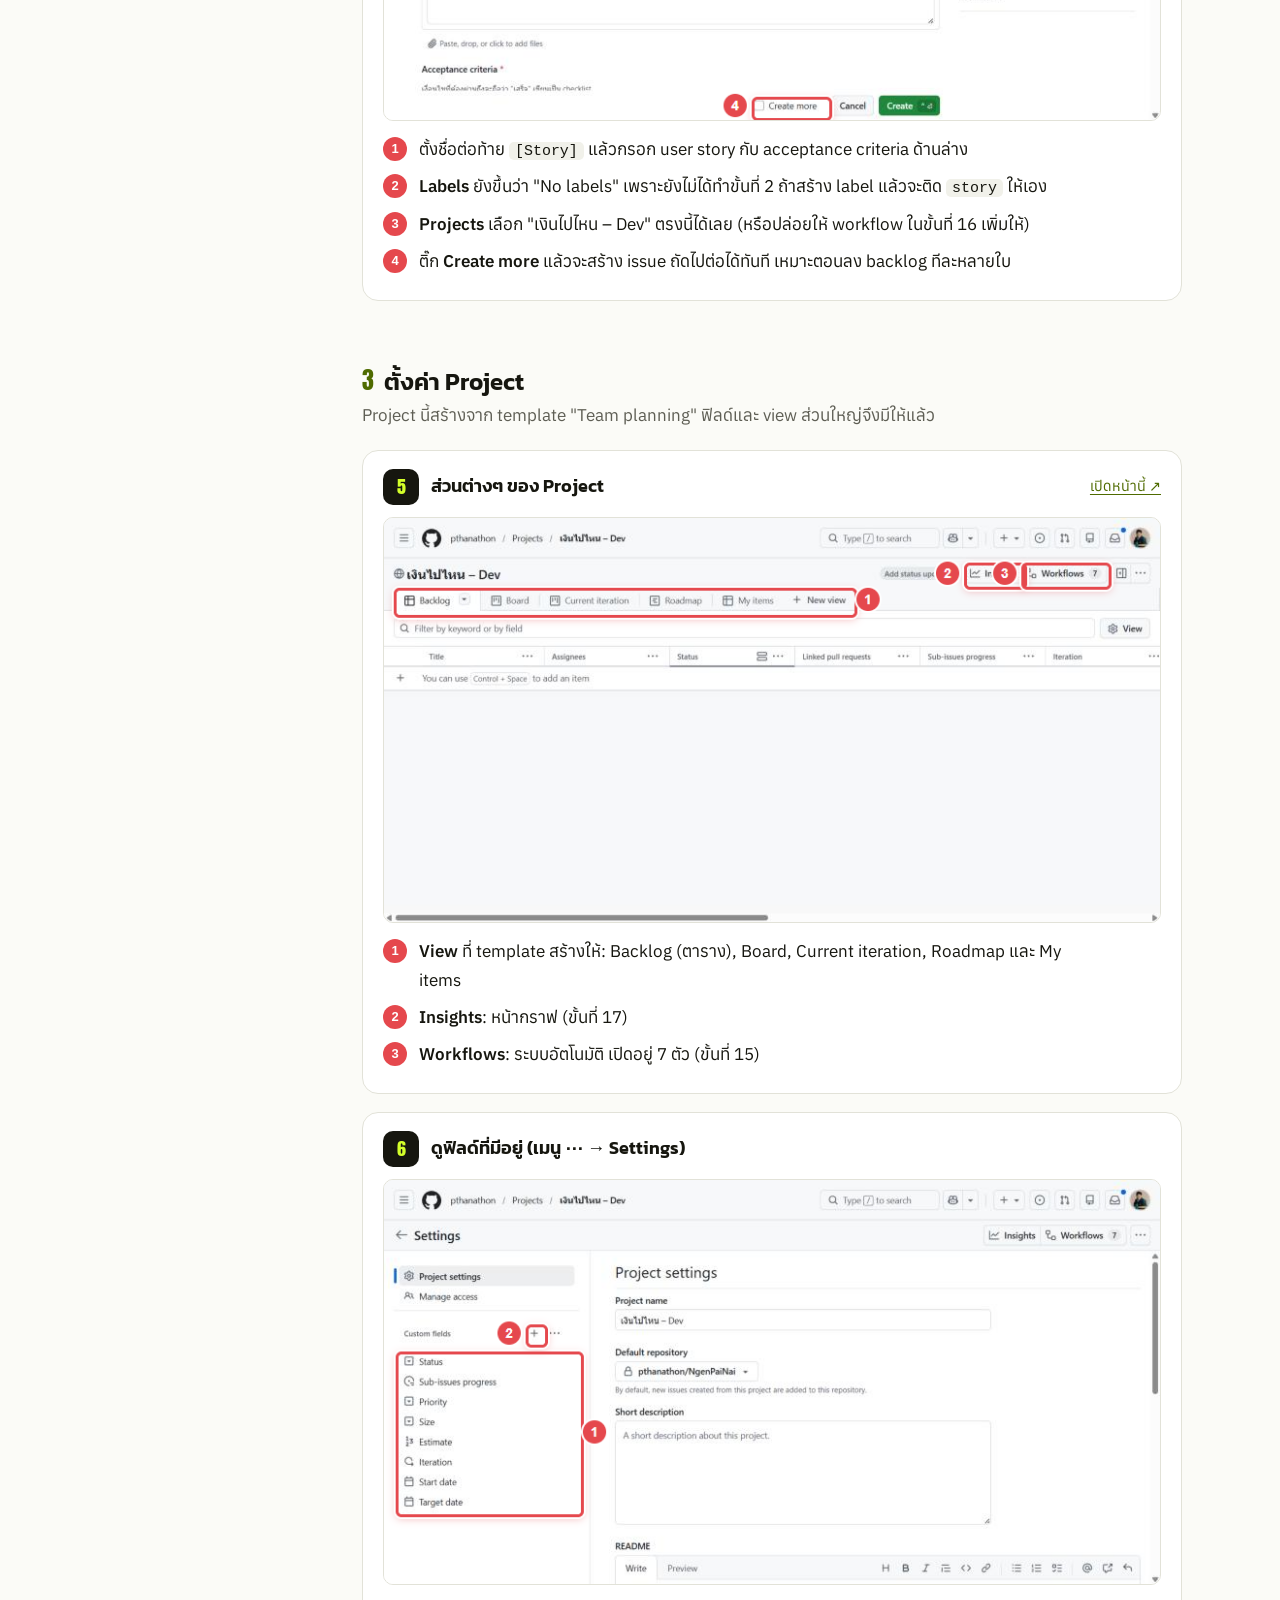
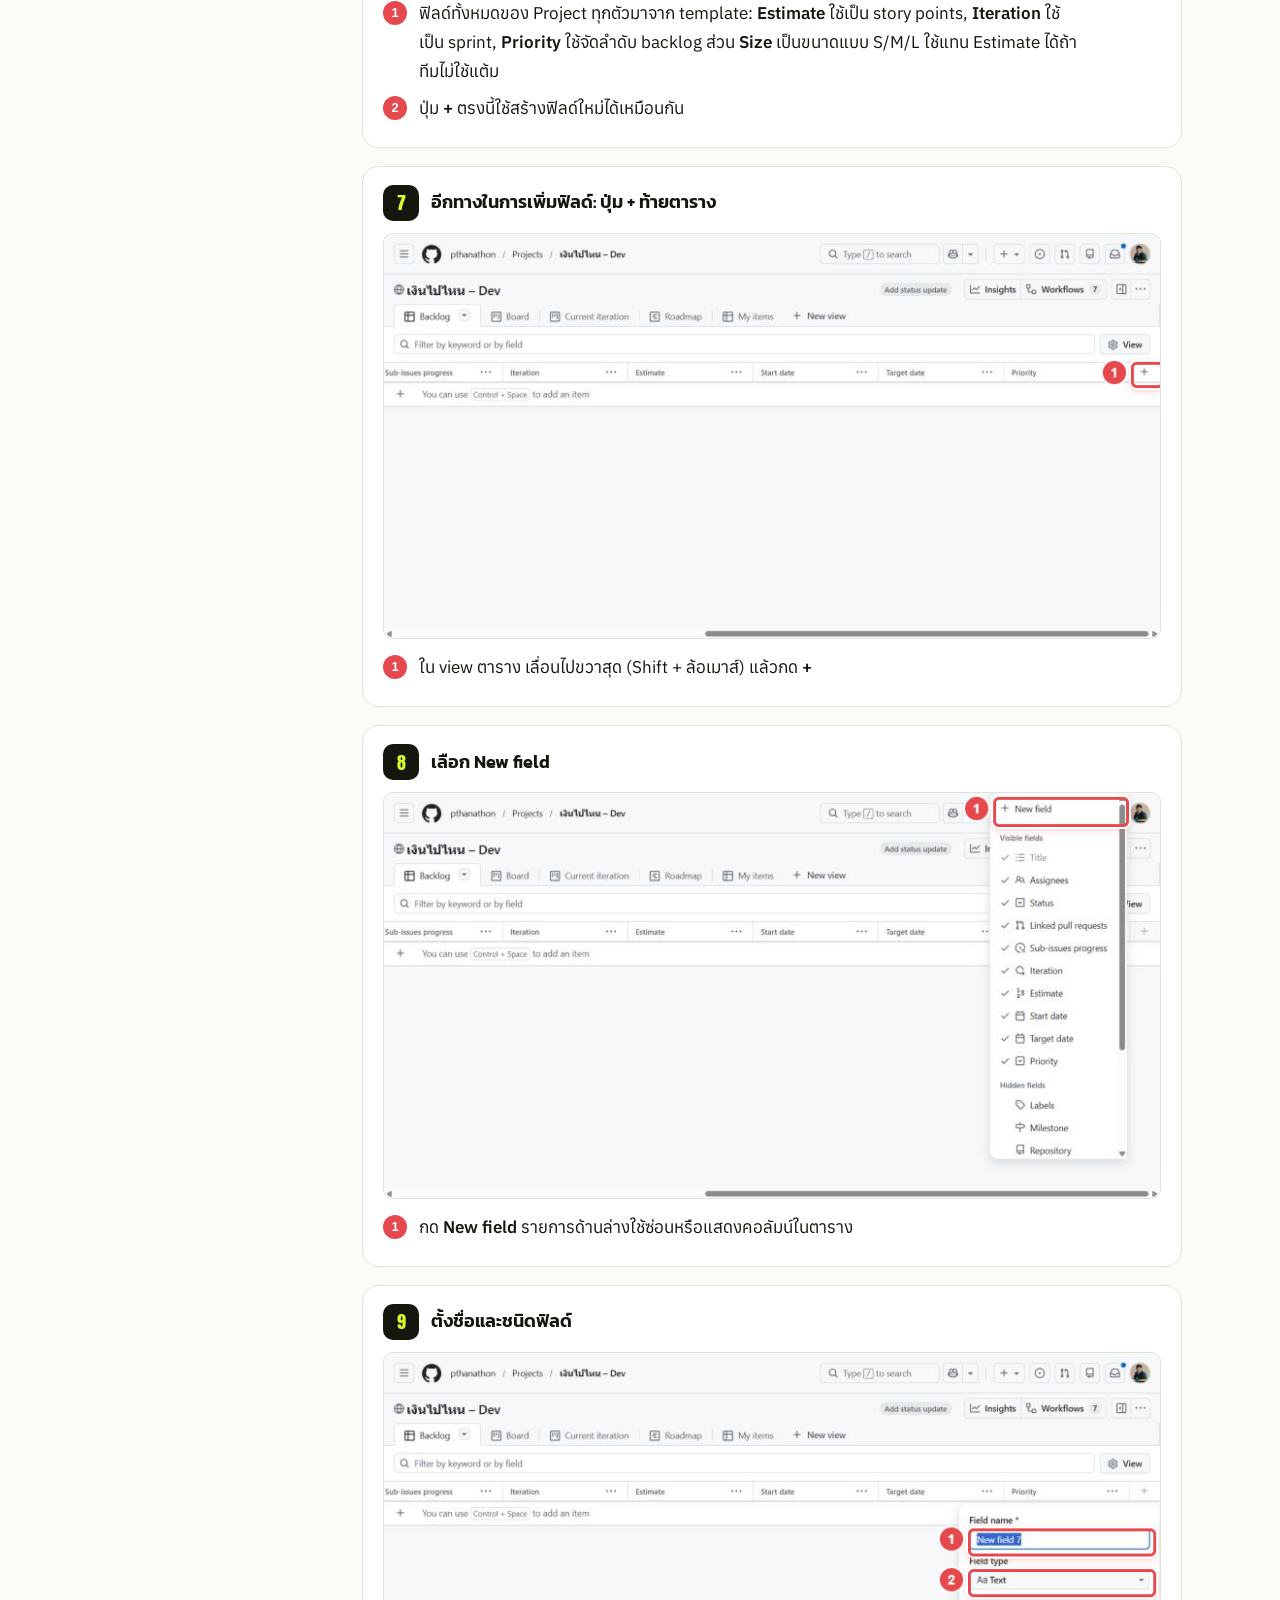
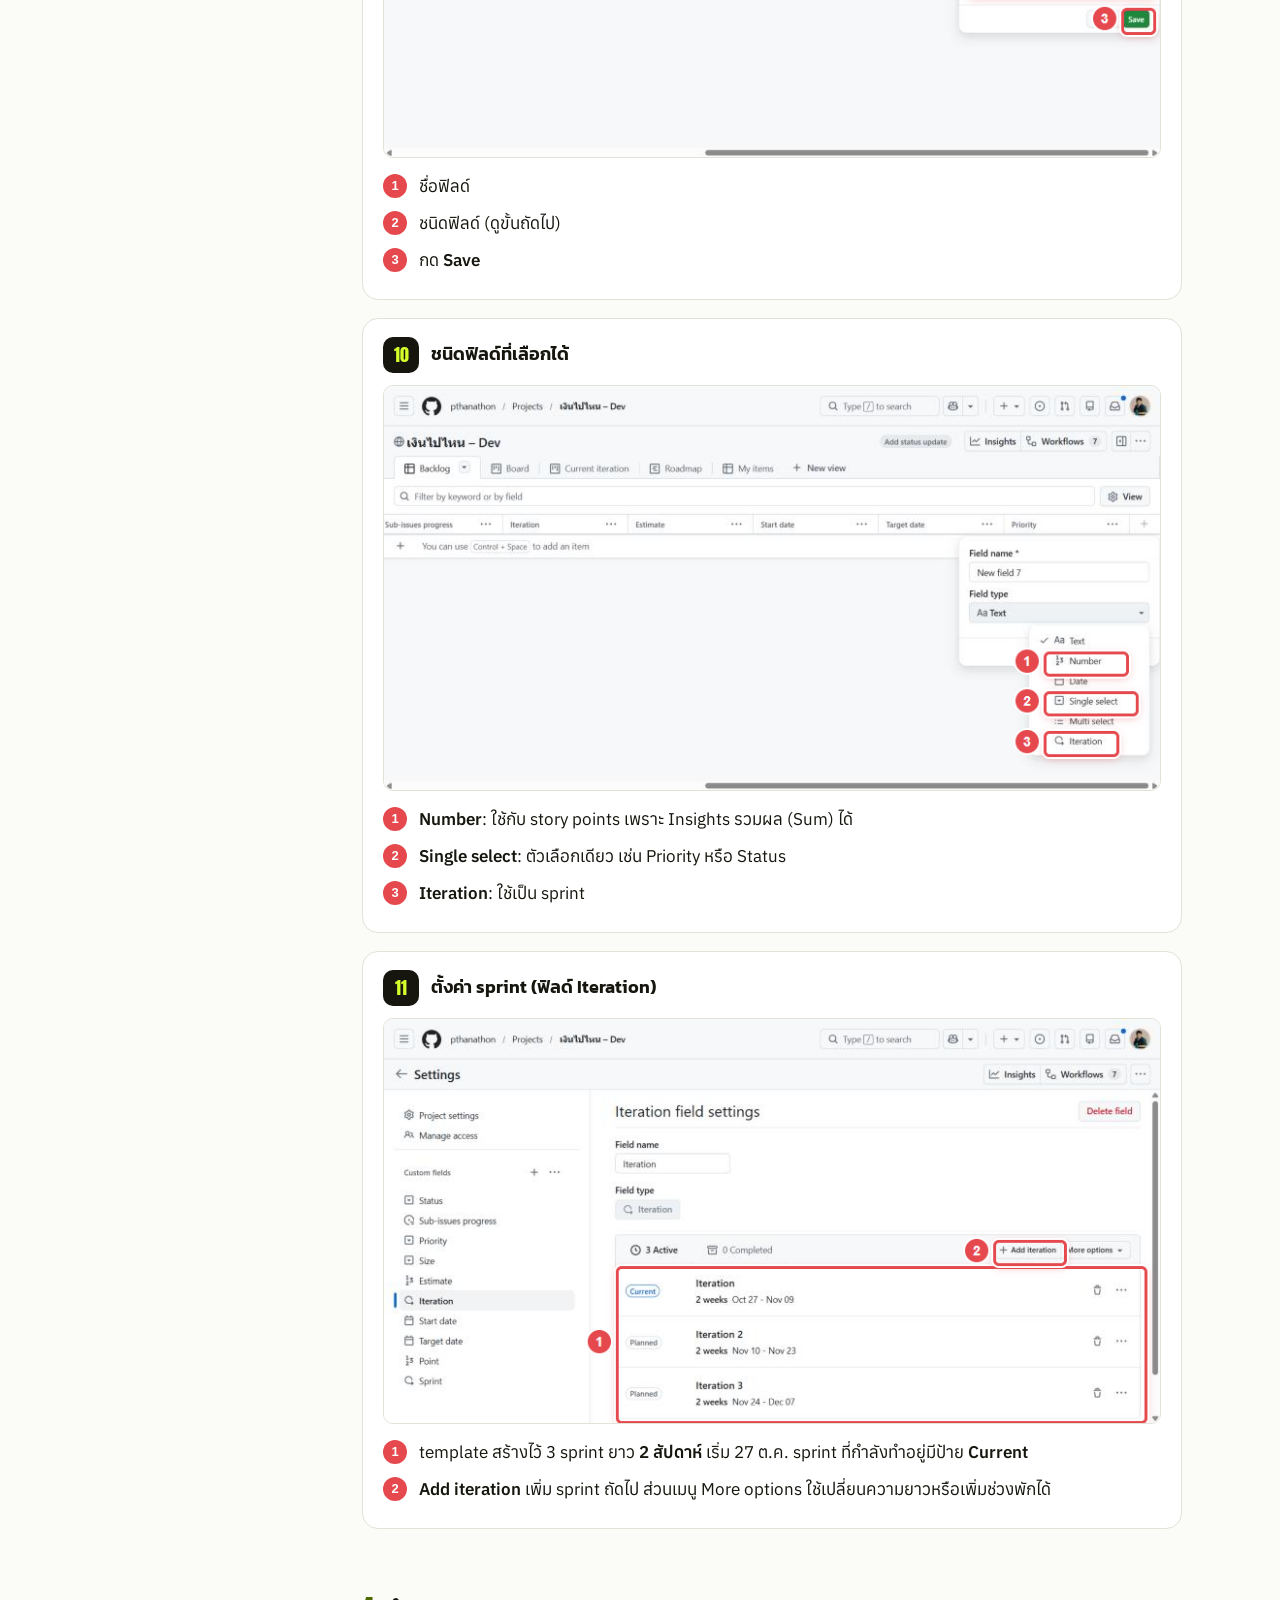
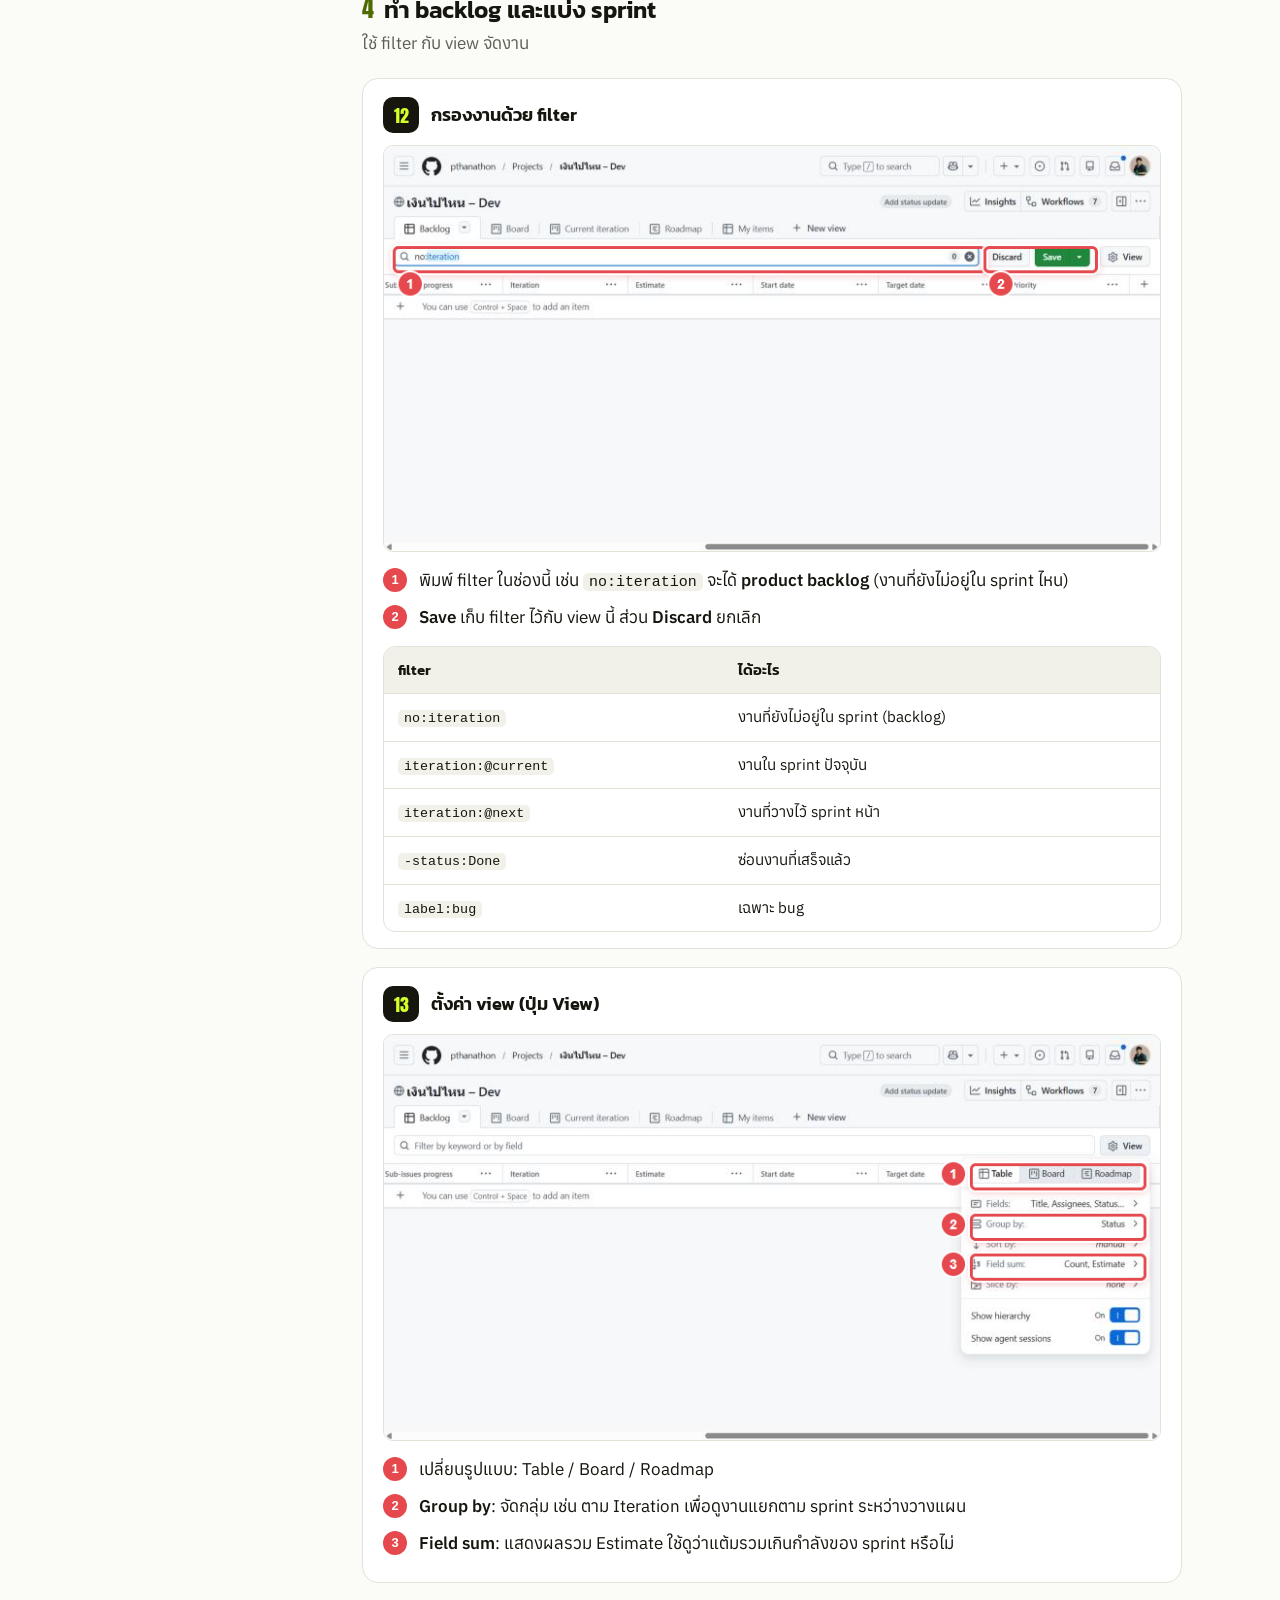
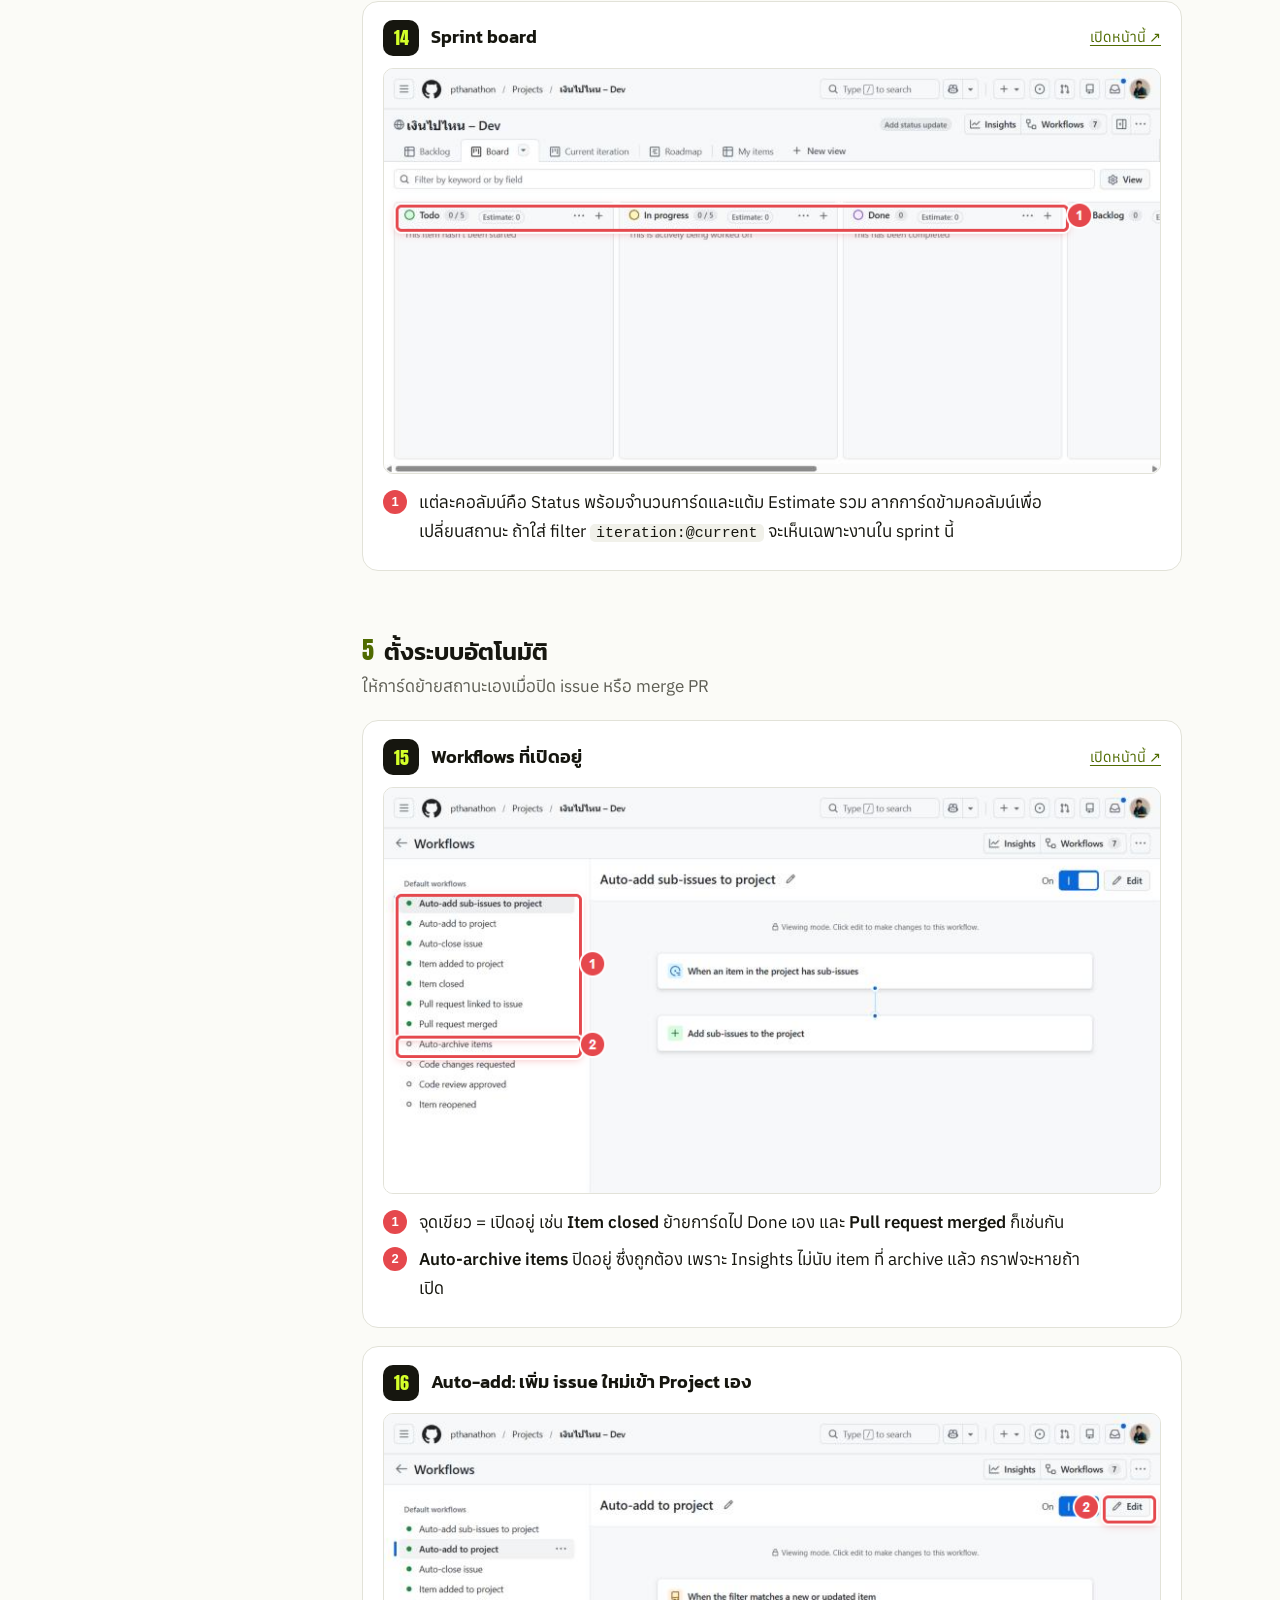
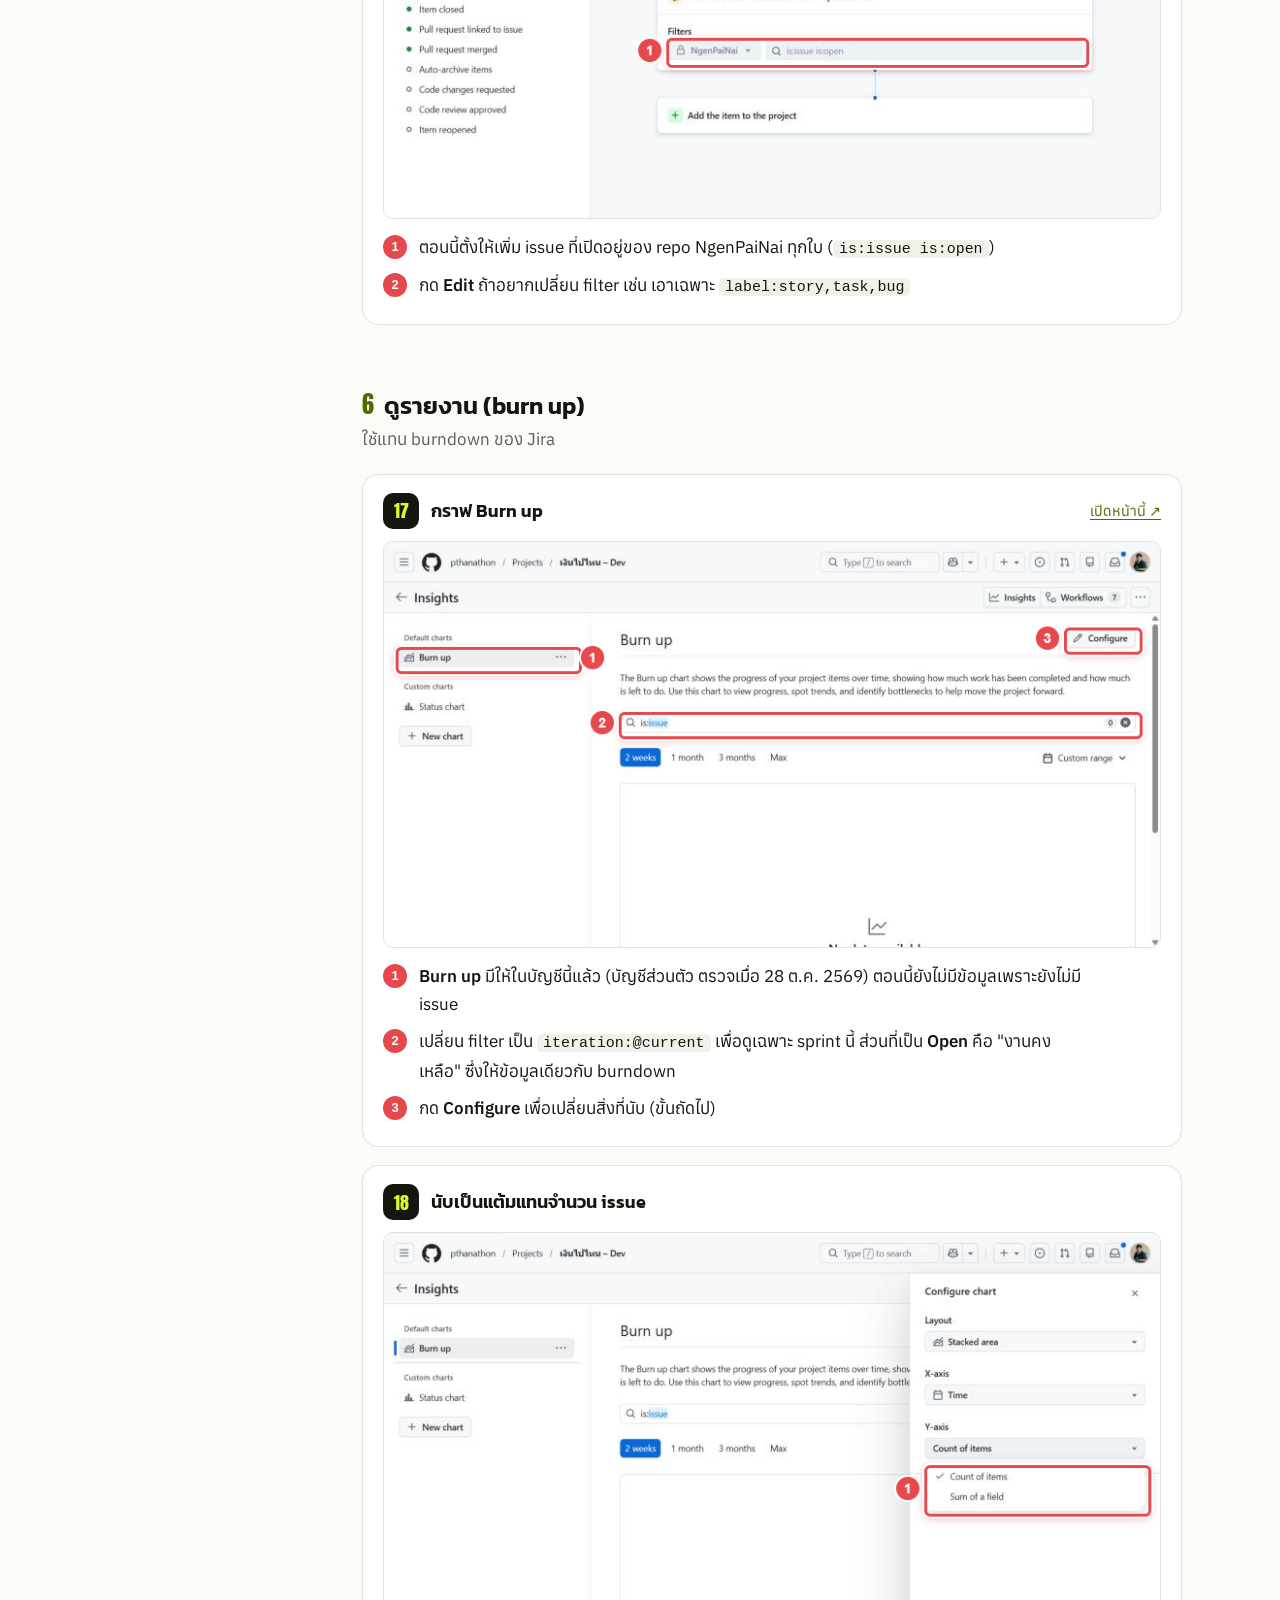
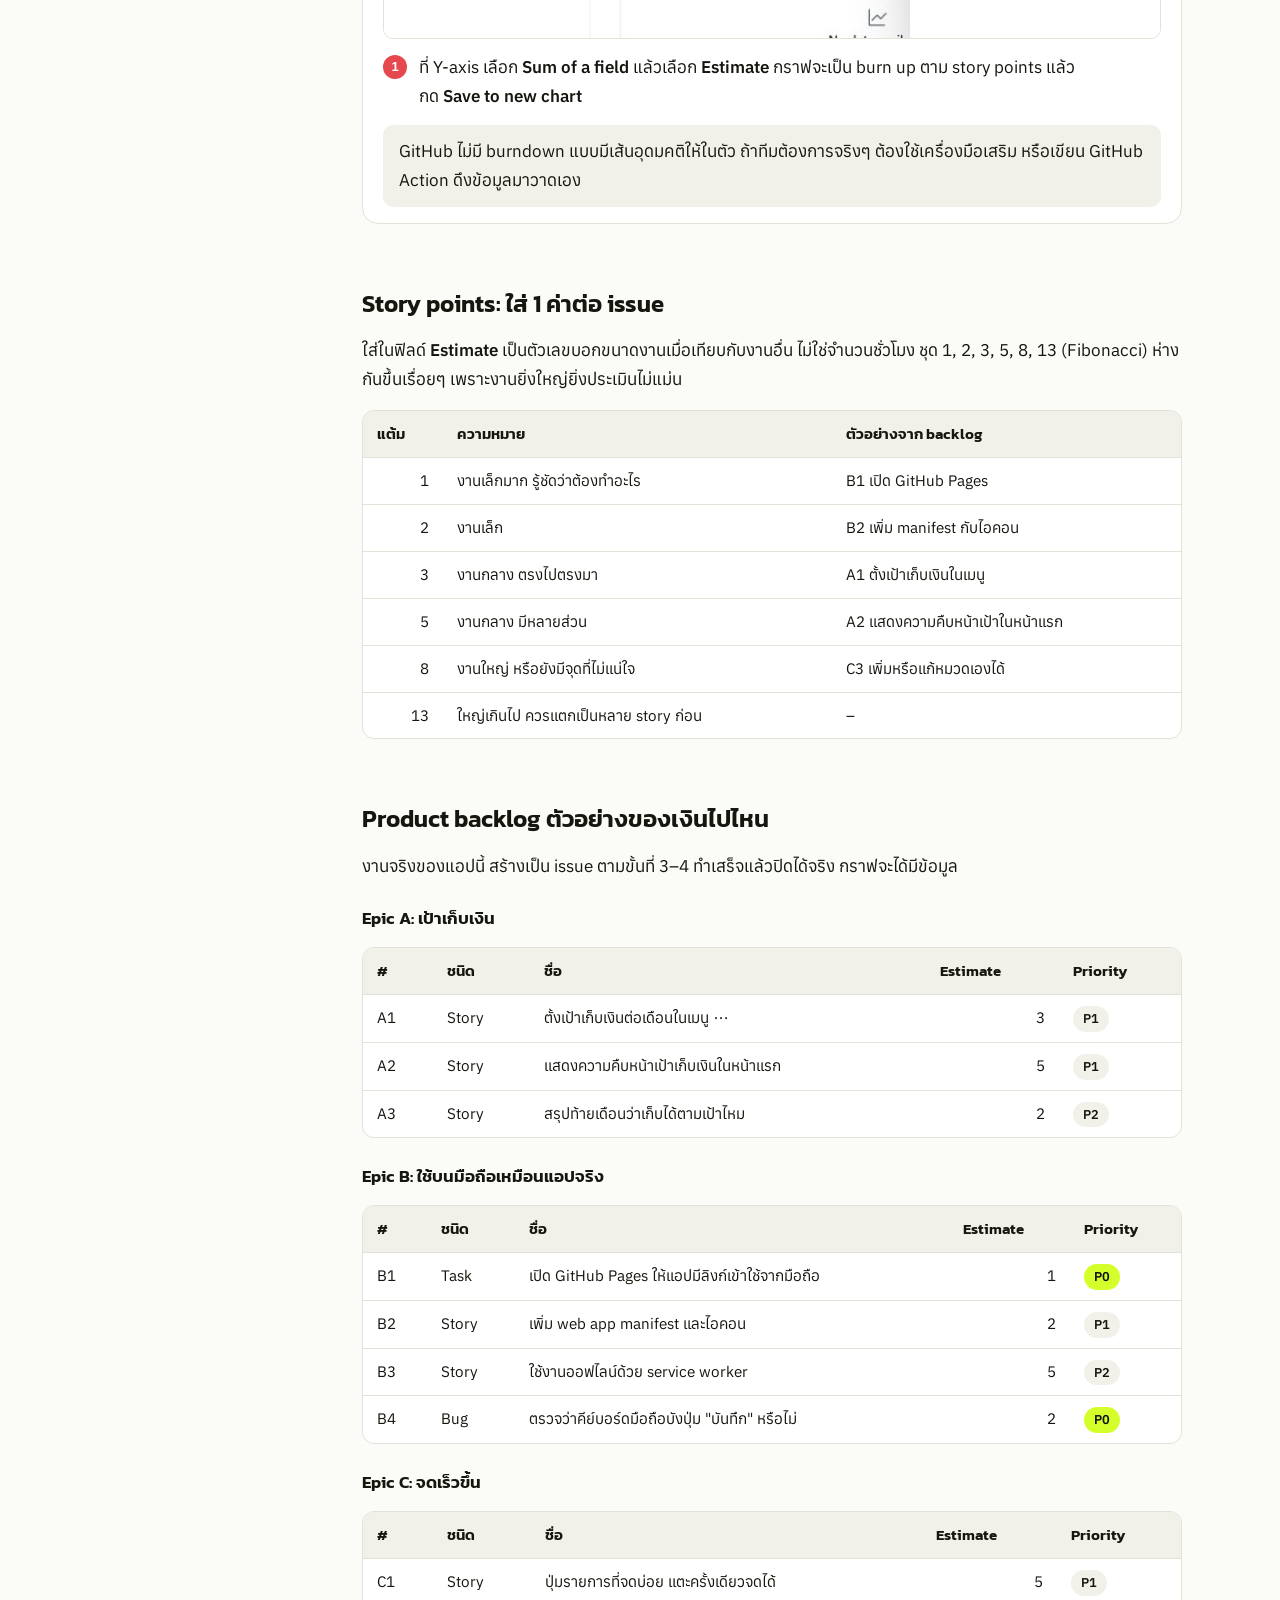
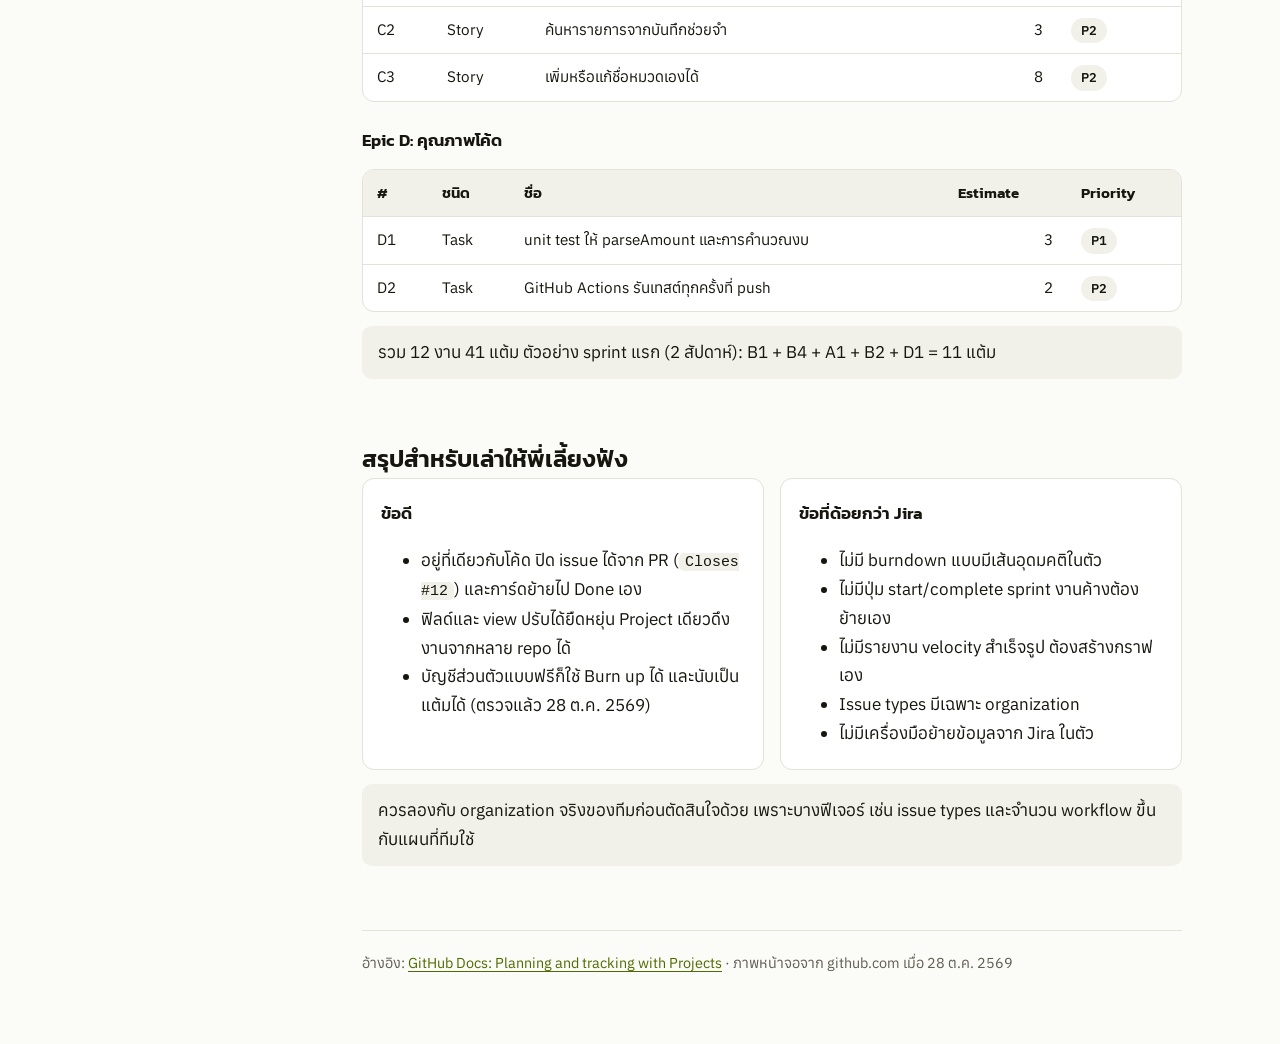
==== commit 24c195fb: "คู่มือ: ถ่ายภาพใหม่หลังลบฟิลด์ Point และ Sprint ที่ซ้ำ - ภาพขั้นที่ 6-10, 12, 13 ตรงกับ Project ปัจจ" ====
--- a/docs/github-projects-practice.html
+++ b/docs/github-projects-practice.html
@@ -156,10 +156,10 @@
   <article class="step" id="step-6">
     <header><span class="num">6</span><h3>ดูฟิลด์ที่มีอยู่ (เมนู ⋯ → Settings)</h3></header>
     <figure><img src="images/steps/step-06.png" alt="ขั้นที่ 6: ดูฟิลด์ที่มีอยู่ (เมนู ⋯ → Settings)" width="800" height="417" loading="lazy"></figure>
-    <ol class="notes"><li>ฟิลด์ทั้งหมดของ Project template ให้มาแล้ว 7 ตัว: Status, Sub-issues progress, Priority, Size, Estimate, Iteration, Start/Target date</li><li>ปุ่ม <b>+</b> ตรงนี้ใช้สร้างฟิลด์ใหม่ได้เหมือนกัน</li></ol>
-    
-    
-    <p class="callout warn">ตอนนี้มี <b>Point</b> ซ้ำกับ <b>Estimate</b> และ <b>Sprint</b> ซ้ำกับ <b>Iteration</b> ควรเลือกใช้อย่างละตัว คู่มือนี้ใช้ <b>Estimate</b> เป็น story points และ <b>Iteration</b> เป็น sprint ถ้าไม่ใช้ Point กับ Sprint ลบได้ที่หน้านี้ (คลิกชื่อฟิลด์ → Delete field)</p>
+    <ol class="notes"><li>ฟิลด์ทั้งหมดของ Project ทุกตัวมาจาก template: <b>Estimate</b> ใช้เป็น story points, <b>Iteration</b> ใช้เป็น sprint, <b>Priority</b> ใช้จัดลำดับ backlog ส่วน <b>Size</b> เป็นขนาดแบบ S/M/L ใช้แทน Estimate ได้ถ้าทีมไม่ใช้แต้ม</li><li>ปุ่ม <b>+</b> ตรงนี้ใช้สร้างฟิลด์ใหม่ได้เหมือนกัน</li></ol>
+    
+    
+    
   </article>
 
   <article class="step" id="step-7">
@@ -215,7 +215,7 @@
   <article class="step" id="step-12">
     <header><span class="num">12</span><h3>กรองงานด้วย filter</h3></header>
     <figure><img src="images/steps/step-12.png" alt="ขั้นที่ 12: กรองงานด้วย filter" width="800" height="417" loading="lazy"></figure>
-    <ol class="notes"><li>พิมพ์ filter ในช่องนี้ ภาพนี้พิมพ์ <code>no:sprint</code> ตามฟิลด์ Sprint ถ้าใช้ Iteration ให้พิมพ์ <code>no:iteration</code> จะได้ <b>product backlog</b> (งานที่ยังไม่อยู่ใน sprint ไหน)</li><li><b>Save</b> เก็บ filter ไว้กับ view นี้ ส่วน <b>Discard</b> ยกเลิก</li></ol>
+    <ol class="notes"><li>พิมพ์ filter ในช่องนี้ เช่น <code>no:iteration</code> จะได้ <b>product backlog</b> (งานที่ยังไม่อยู่ใน sprint ไหน)</li><li><b>Save</b> เก็บ filter ไว้กับ view นี้ ส่วน <b>Discard</b> ยกเลิก</li></ol>
     <div class="table-wrap"><table><thead><tr><th>filter</th><th>ได้อะไร</th></tr></thead><tbody><tr><td><code>no:iteration</code></td><td>งานที่ยังไม่อยู่ใน sprint (backlog)</td></tr><tr><td><code>iteration:@current</code></td><td>งานใน sprint ปัจจุบัน</td></tr><tr><td><code>iteration:@next</code></td><td>งานที่วางไว้ sprint หน้า</td></tr><tr><td><code>-status:Done</code></td><td>ซ่อนงานที่เสร็จแล้ว</td></tr><tr><td><code>label:bug</code></td><td>เฉพาะ bug</td></tr></tbody></table></div>
     
     
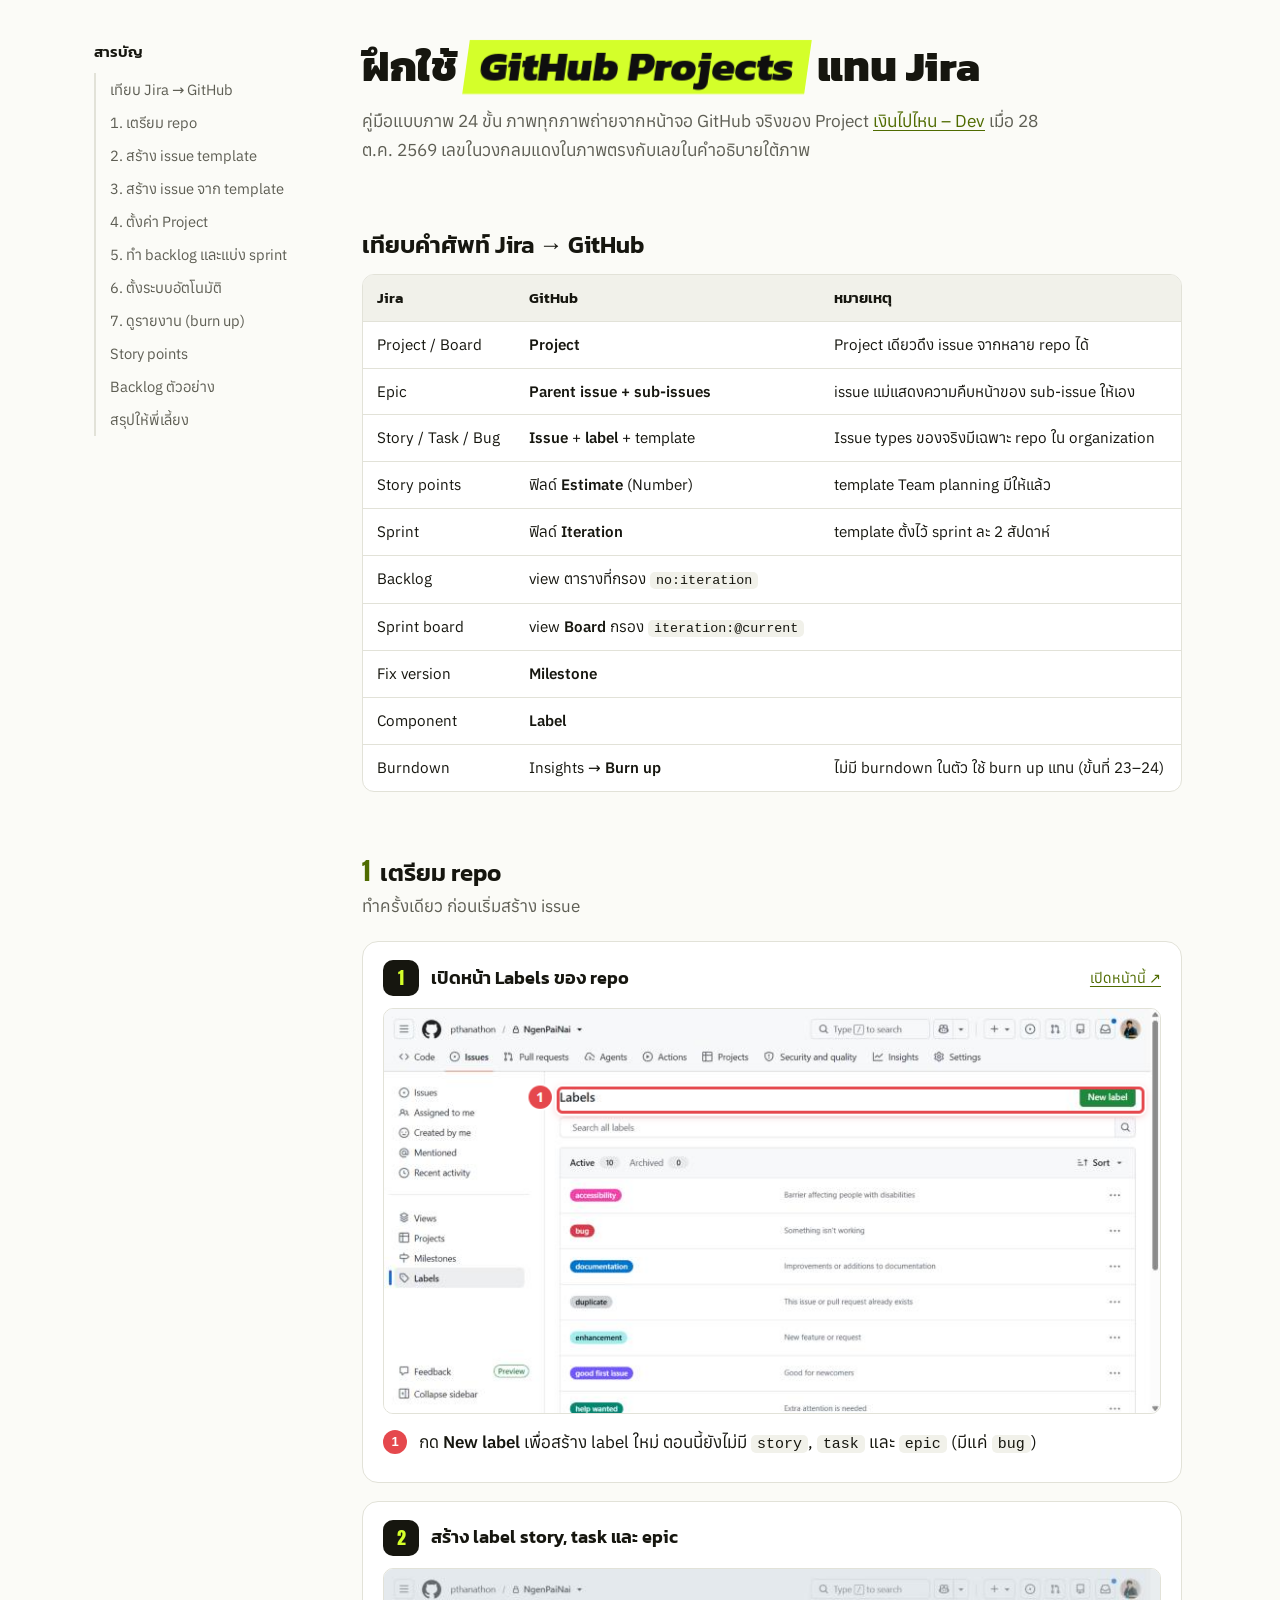
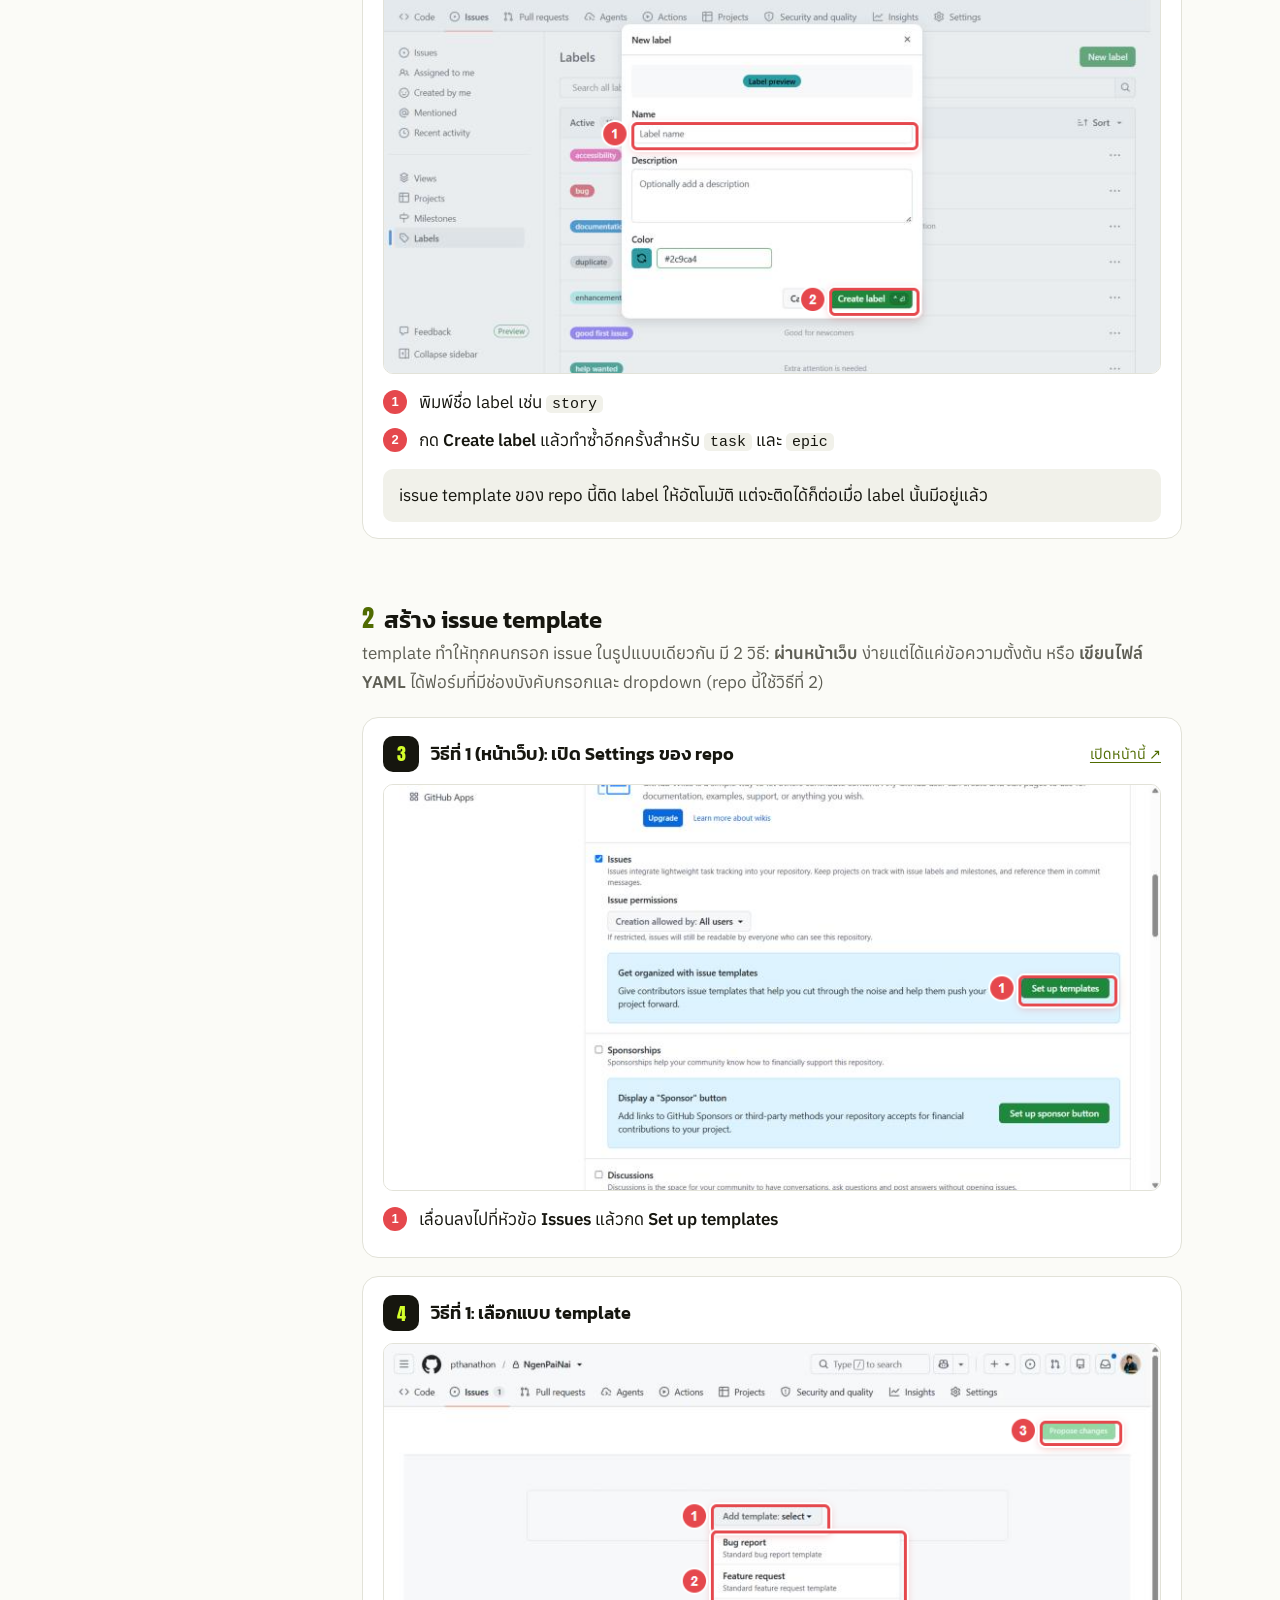
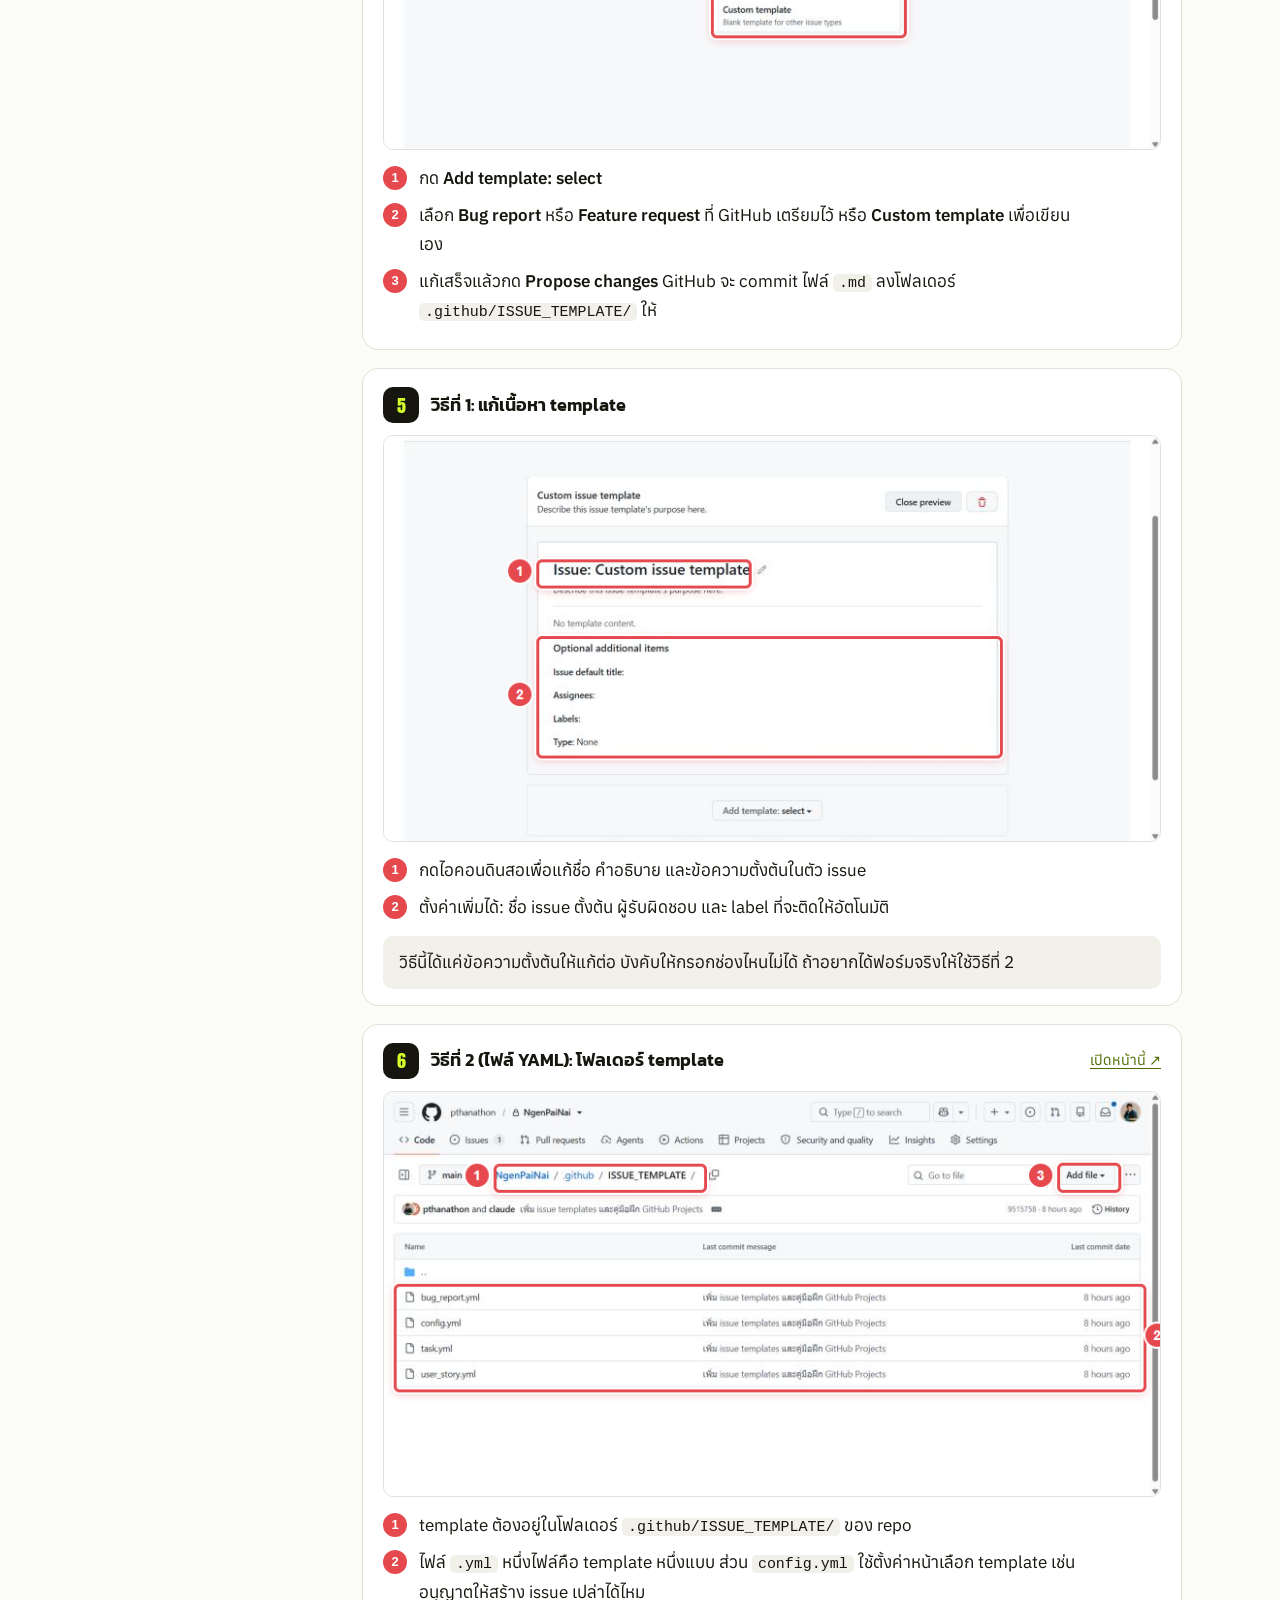
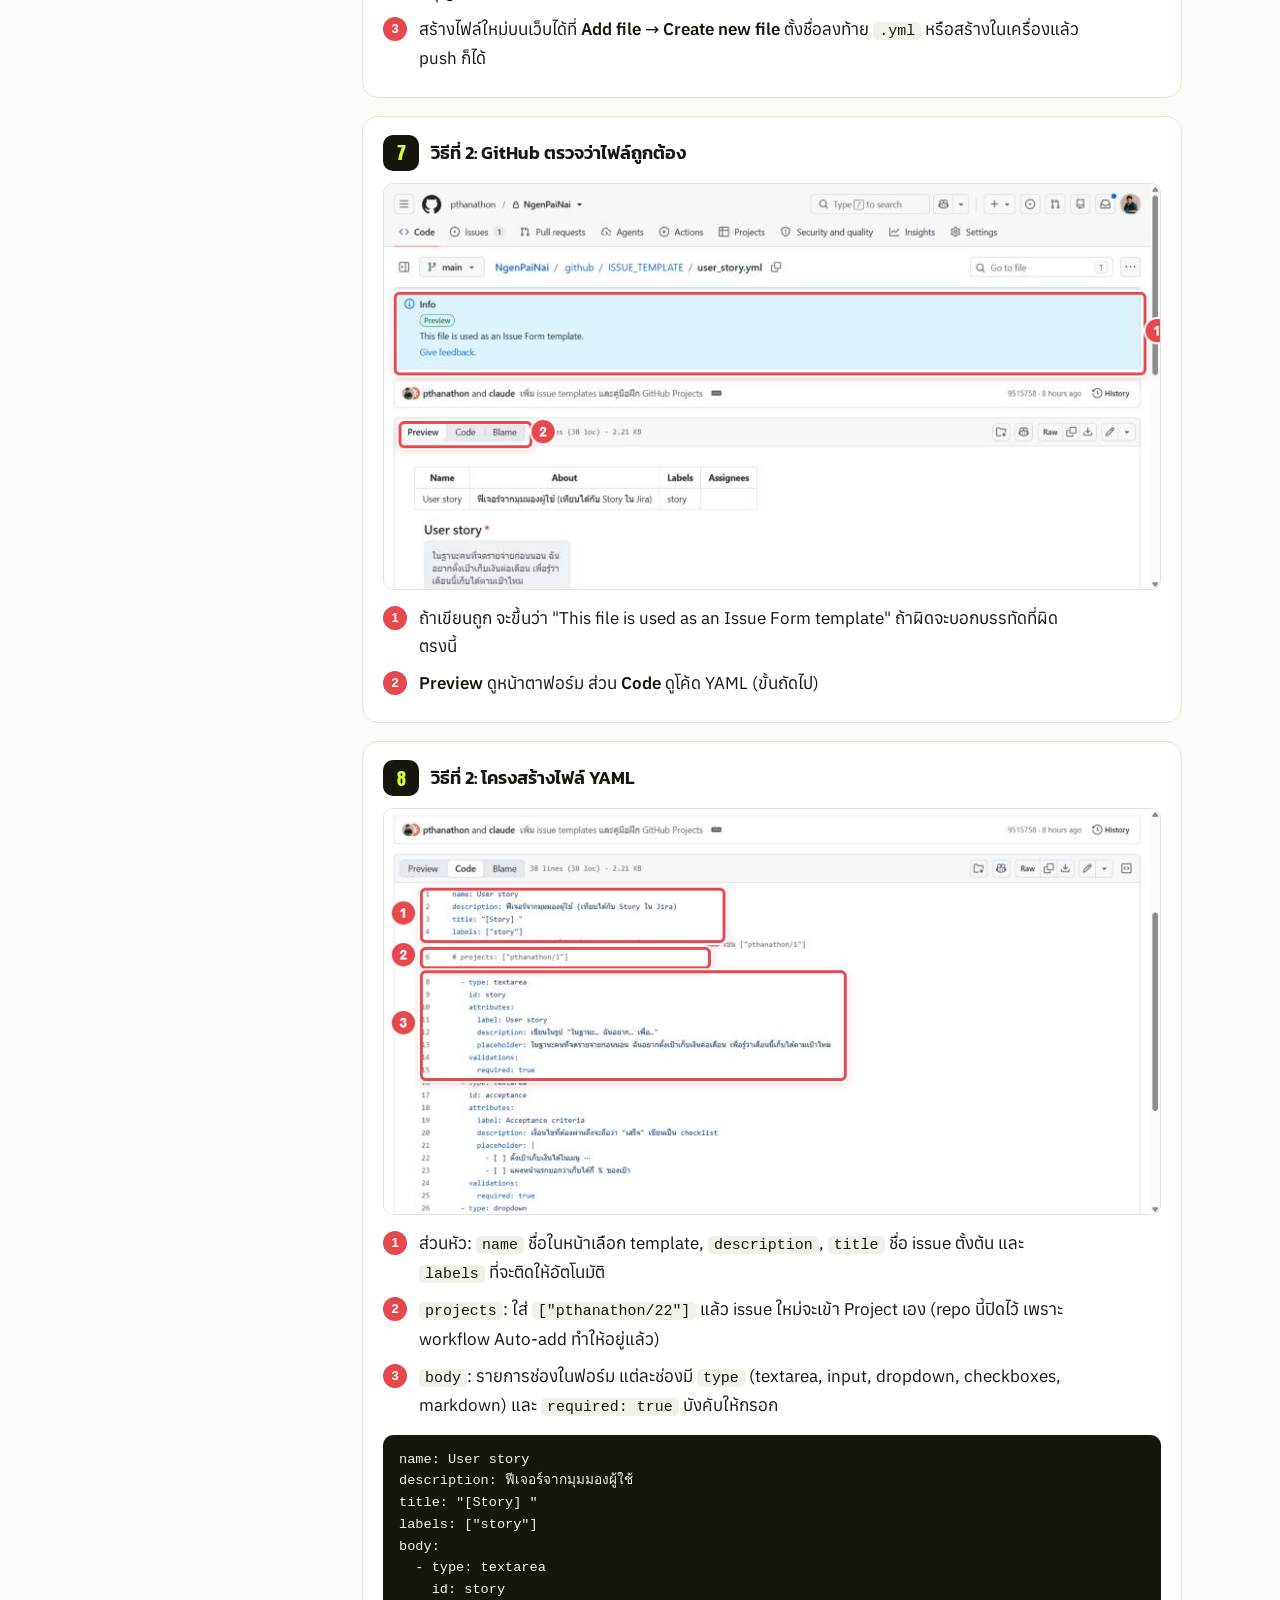
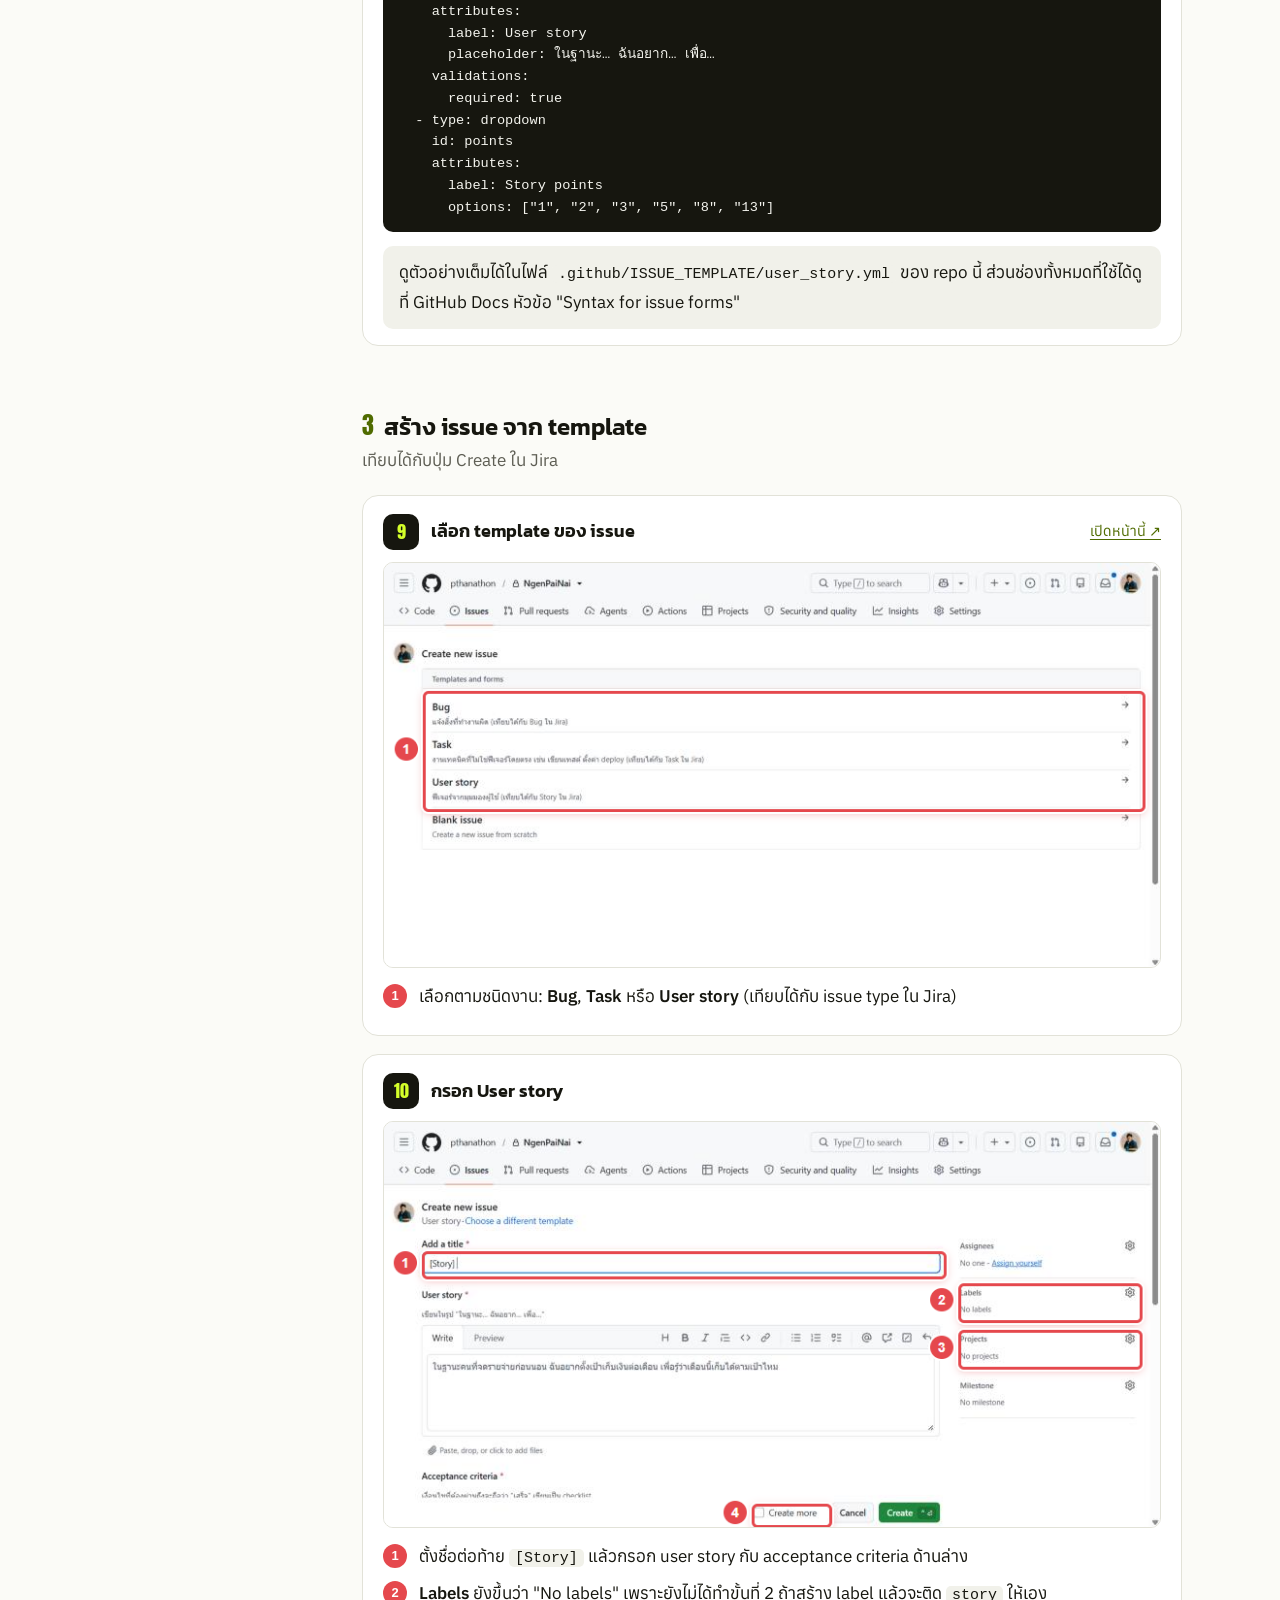
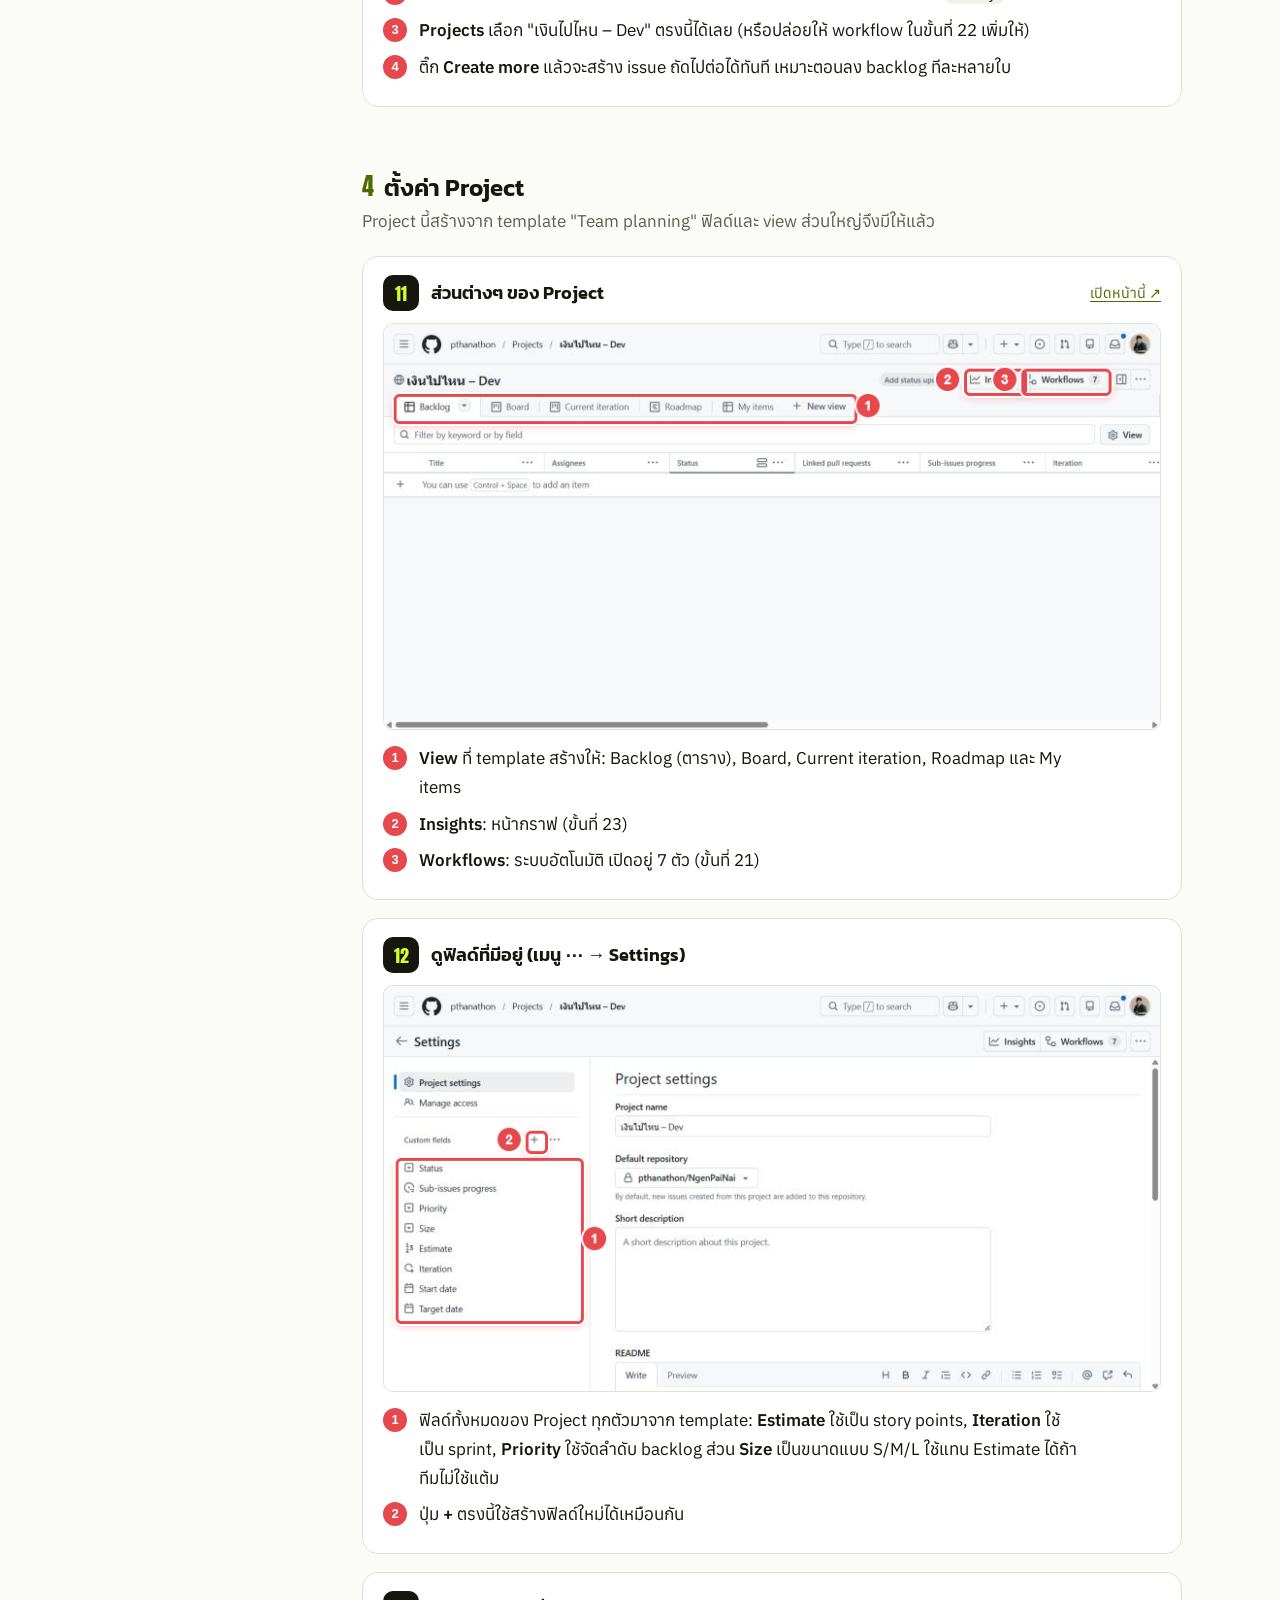
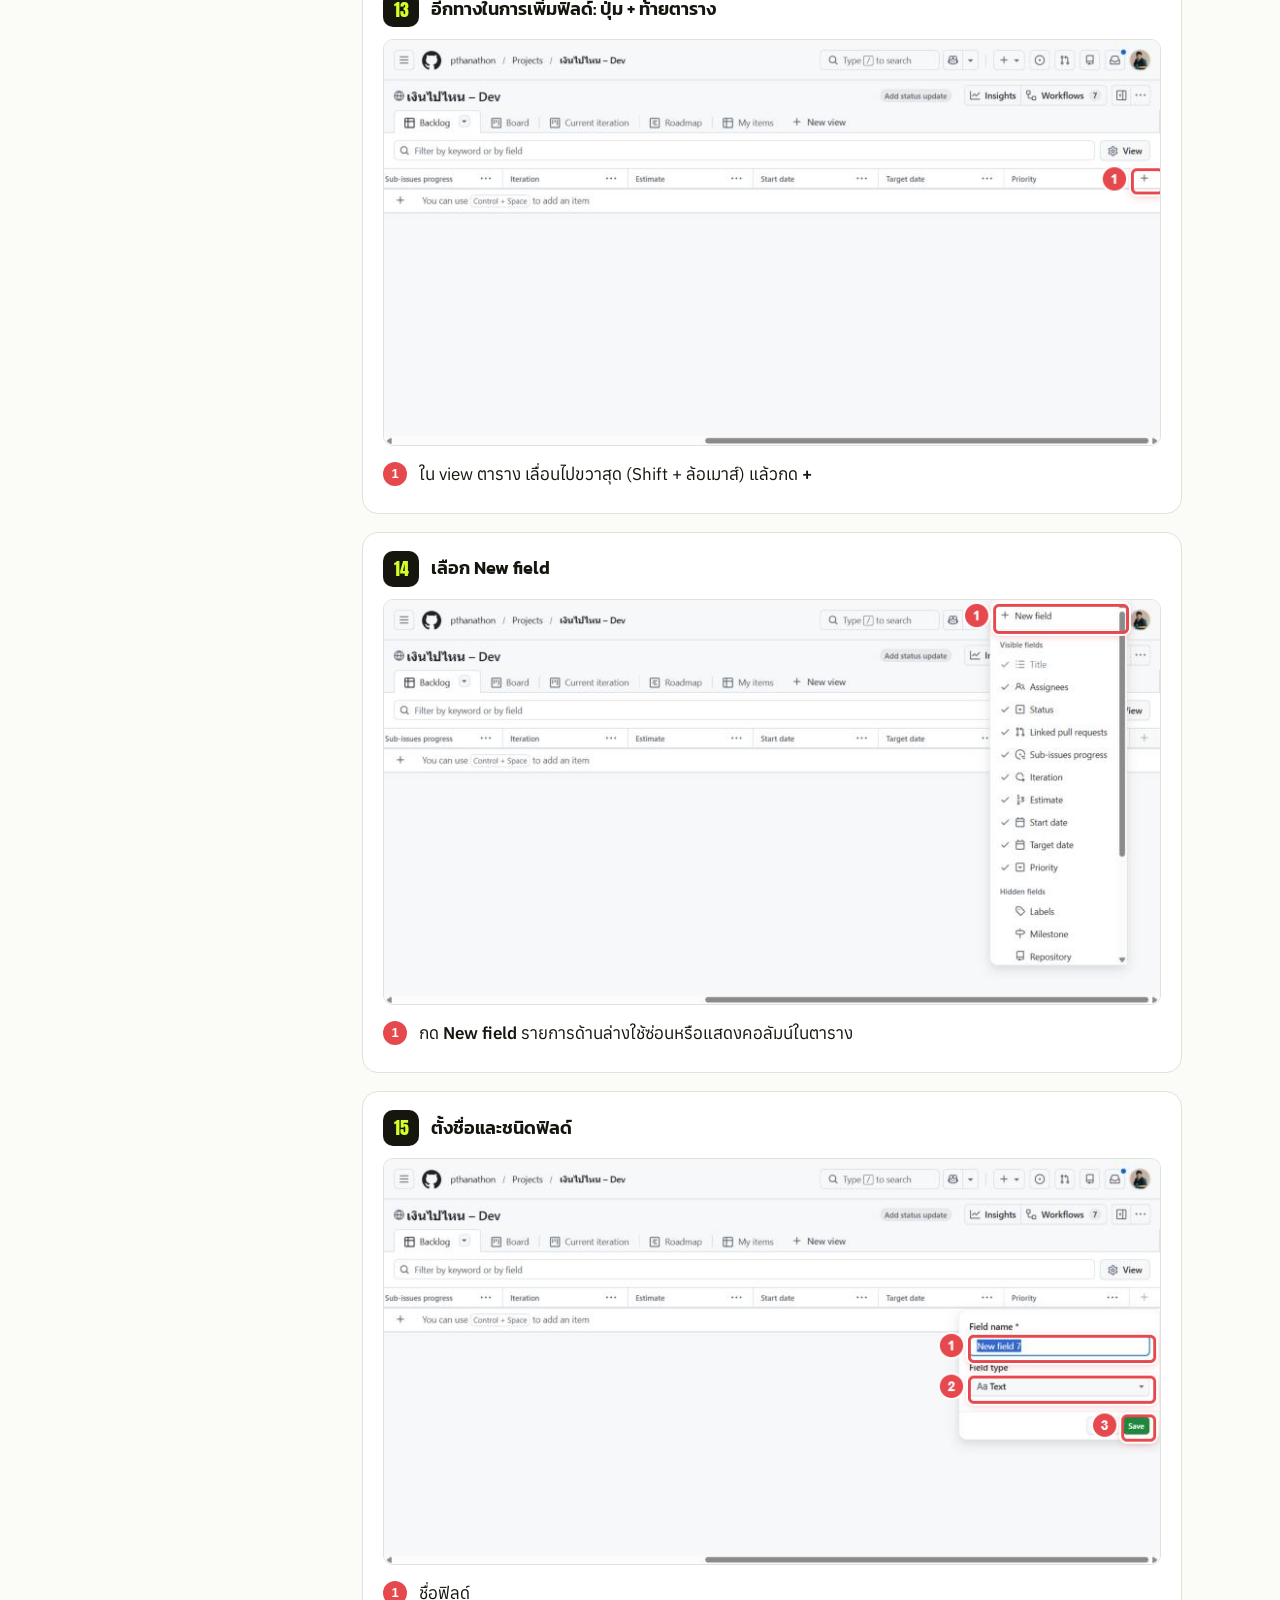
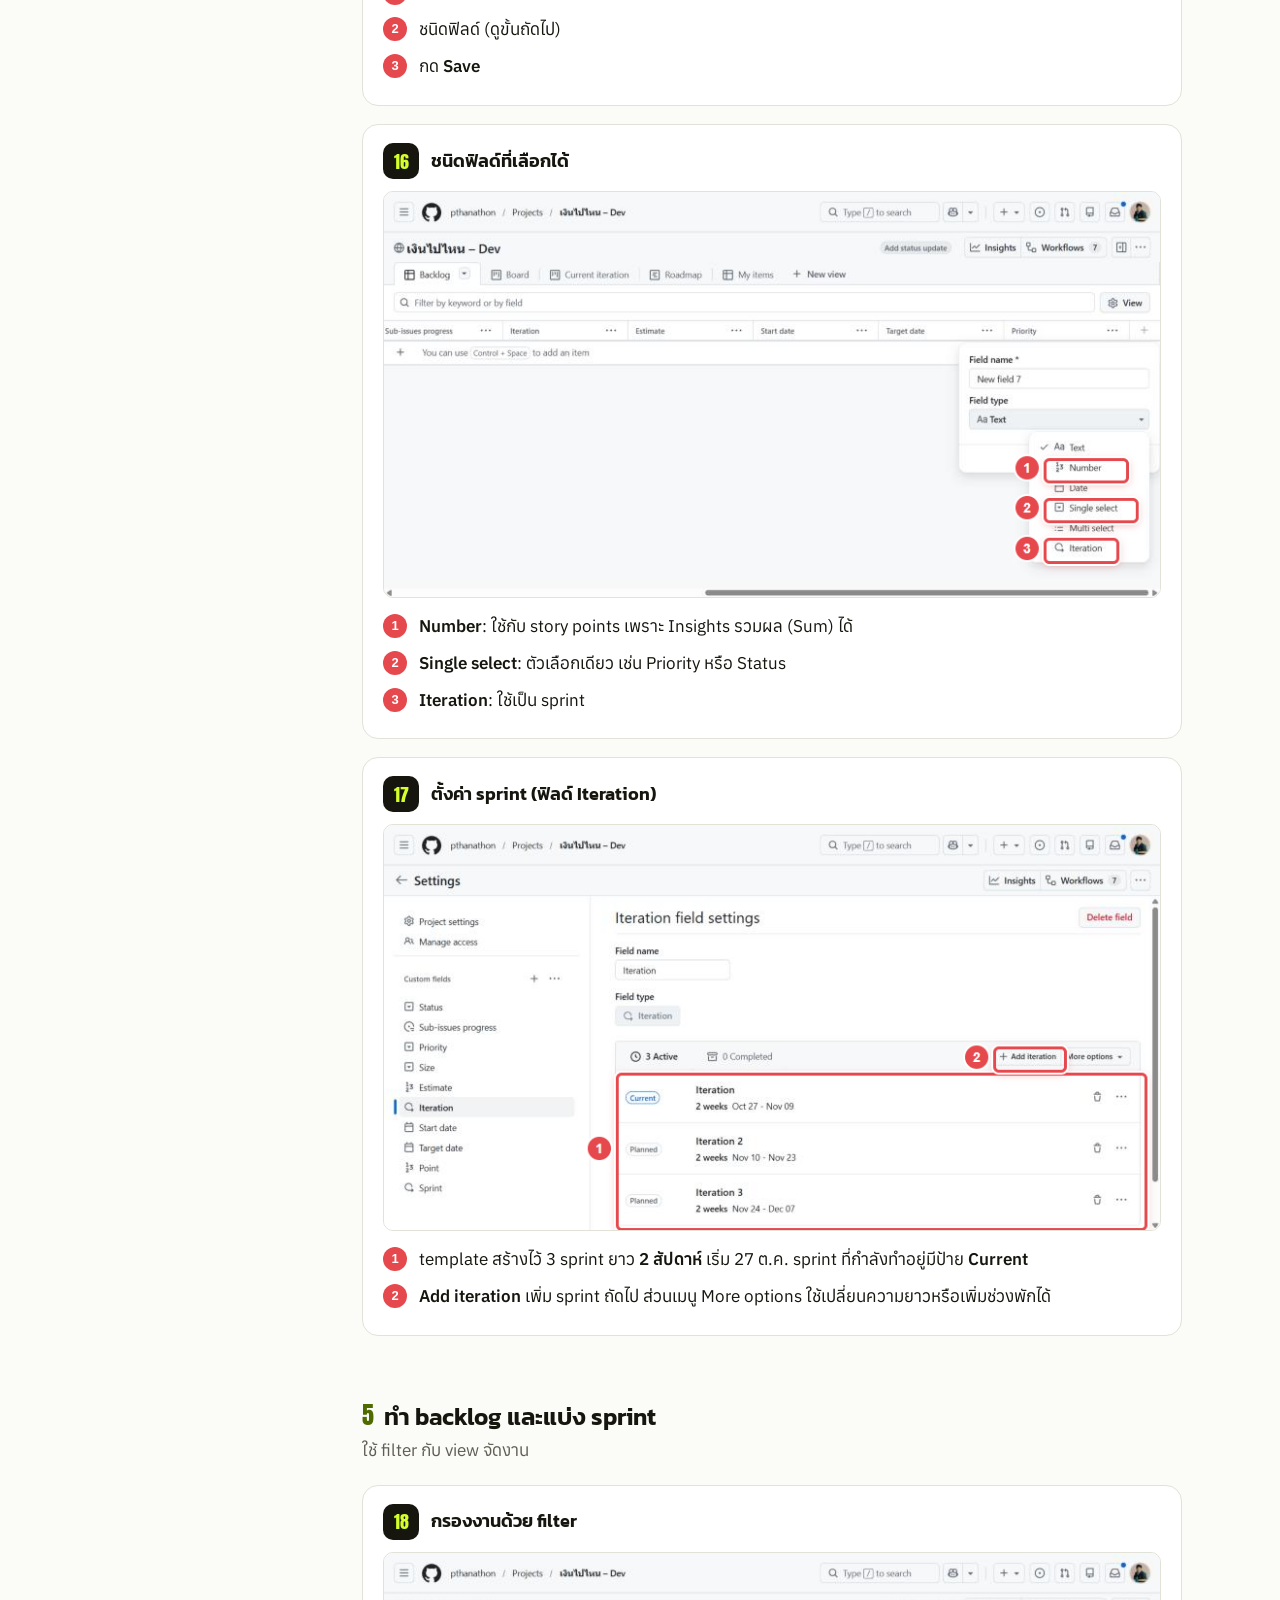
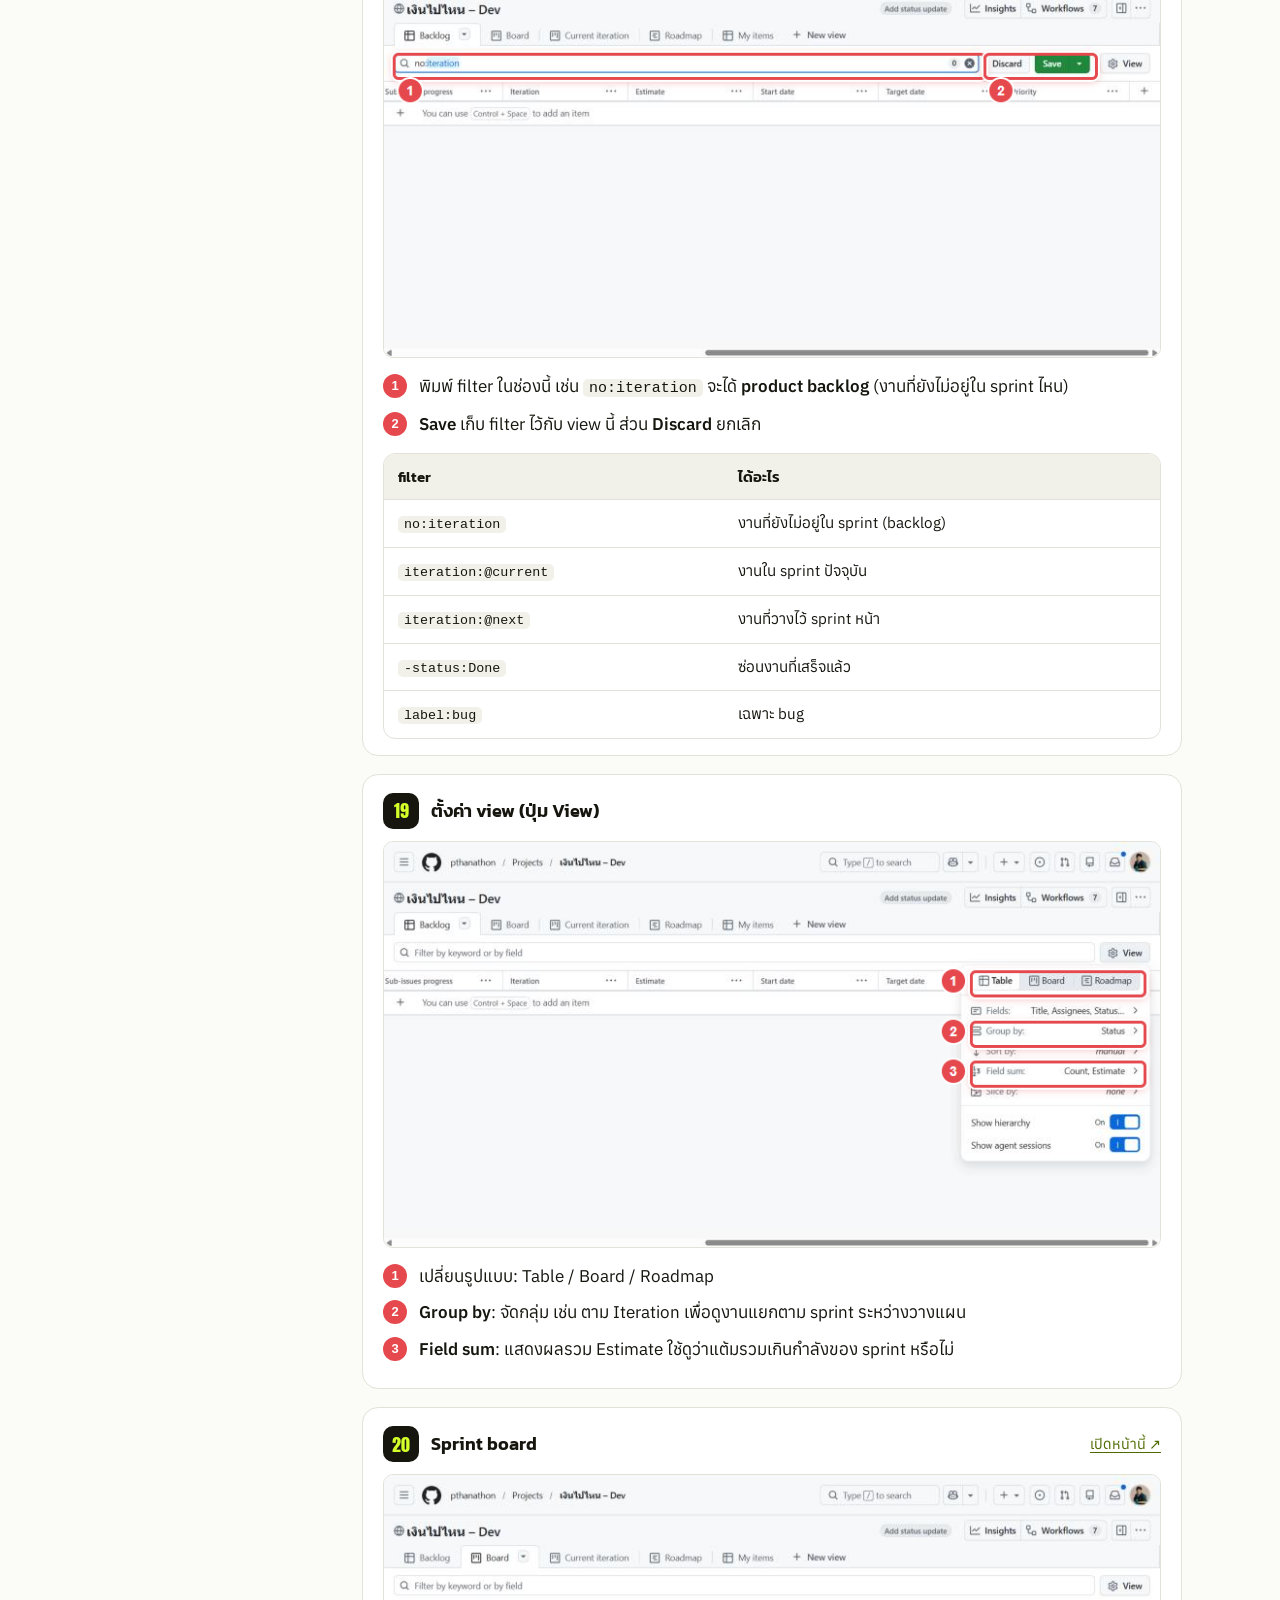
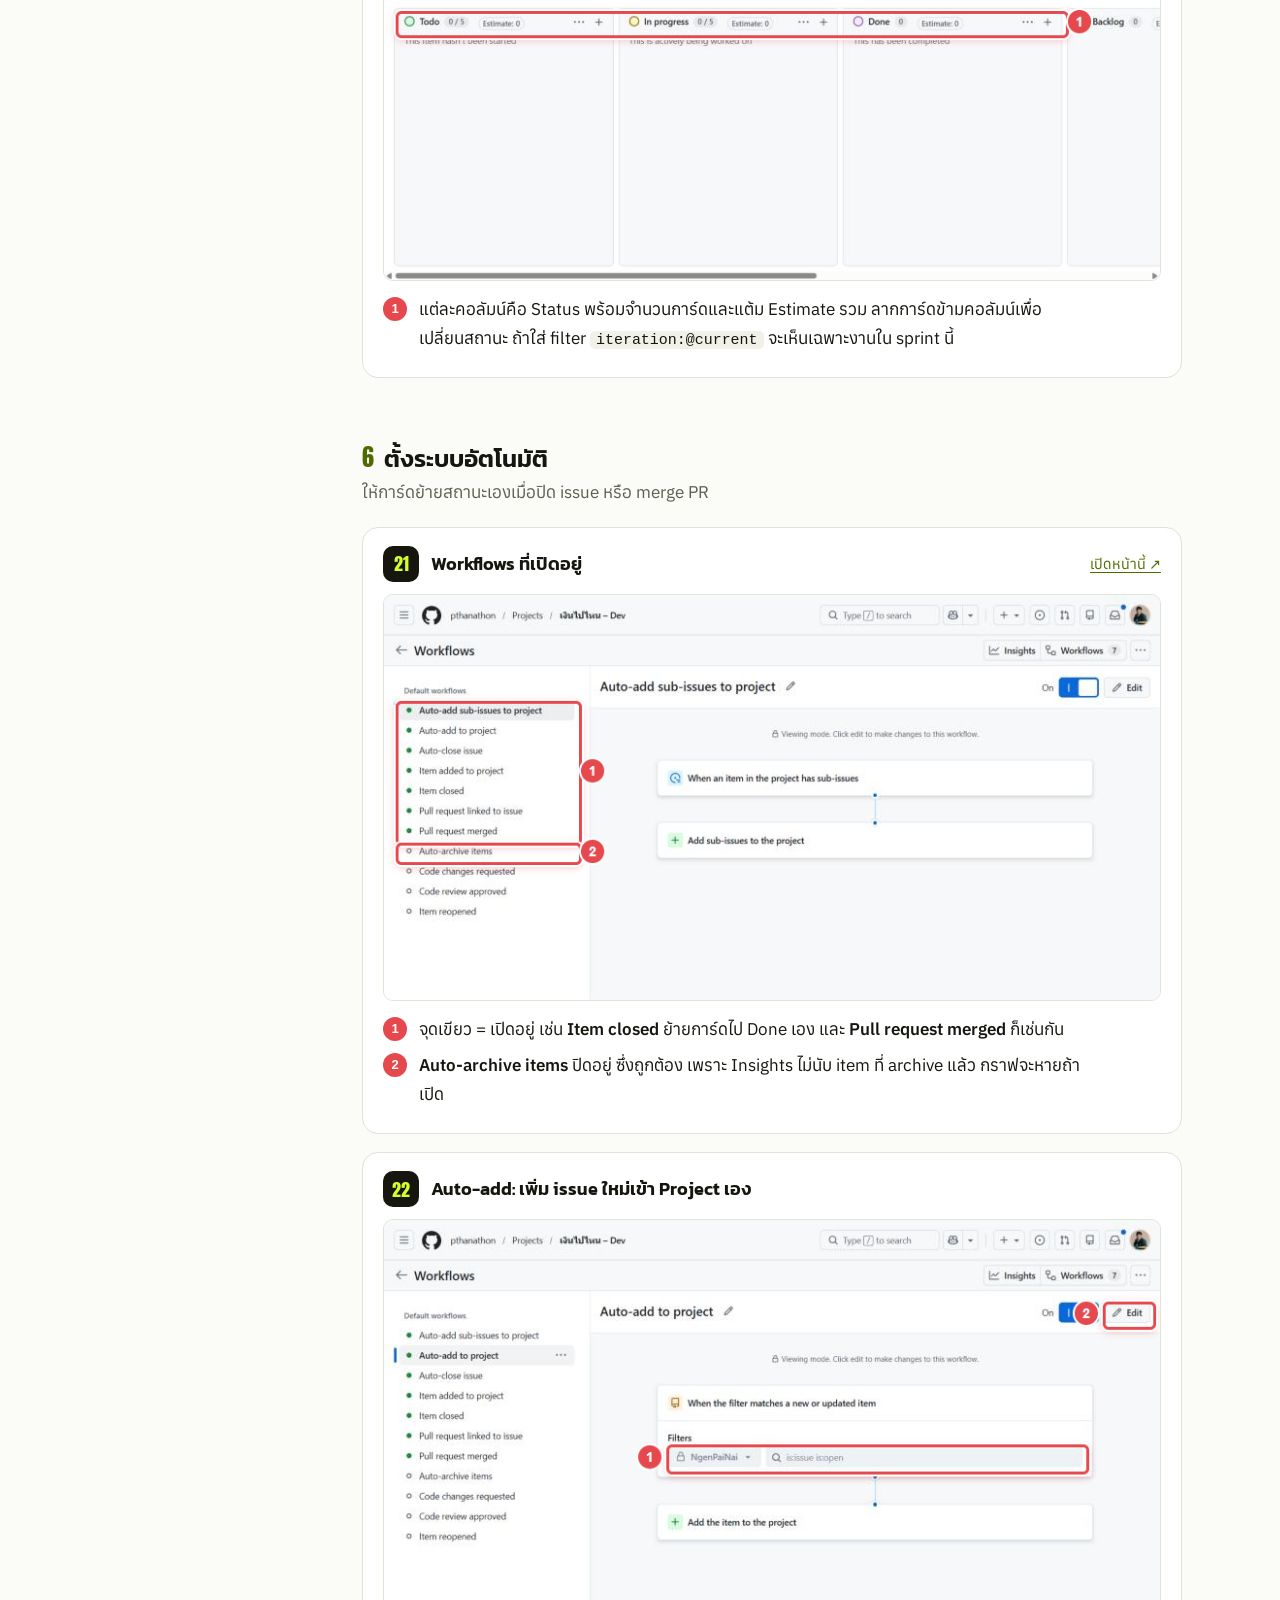
==== commit 5603479e: "คู่มือ: เพิ่มวิธีสร้าง issue template (หน้าเว็บ และไฟล์ YAML) - 6 ขั้นใหม่จากหน้าจอจริง พร้อมตัวอย่า" ====
--- a/docs/github-projects-practice.html
+++ b/docs/github-projects-practice.html
@@ -40,6 +40,8 @@
 ol.notes { list-style:none; counter-reset:n; padding:0; margin:14px 0 0; }
 ol.notes li { counter-increment:n; position:relative; padding-left:36px; margin:8px 0; max-width:70ch; }
 ol.notes li::before { content:counter(n); position:absolute; left:0; top:2px; width:24px; height:24px; border-radius:50%; background:var(--red); color:#fff; font:700 13px/24px Arial,sans-serif; text-align:center; }
+pre.code { margin:14px 0 0; padding:14px 16px; background:#16160f; color:#f4f4ee; border-radius:10px; overflow-x:auto; font-size:.85rem; line-height:1.6; }
+pre.code code { background:none; padding:0; color:inherit; font-size:inherit; }
 .callout { margin:14px 0 0; padding:12px 16px; border-radius:10px; background:var(--surface-2); }
 .callout.warn { background:var(--warn-bg); color:var(--warn-ink); }
 .table-wrap { overflow-x:auto; margin:14px 0 0; border:1px solid var(--line); border-radius:12px; background:var(--surface); }
@@ -63,11 +65,12 @@
 <nav class="toc" aria-label="สารบัญ"><b>สารบัญ</b><ol>
   <li><a href="#map">เทียบ Jira → GitHub</a></li>
   <li><a href="#p1">1. เตรียม repo</a></li>
-  <li><a href="#p2">2. สร้าง issue จาก template</a></li>
-  <li><a href="#p3">3. ตั้งค่า Project</a></li>
-  <li><a href="#p4">4. ทำ backlog และแบ่ง sprint</a></li>
-  <li><a href="#p5">5. ตั้งระบบอัตโนมัติ</a></li>
-  <li><a href="#p6">6. ดูรายงาน (burn up)</a></li>
+  <li><a href="#p1t">2. สร้าง issue template</a></li>
+  <li><a href="#p2">3. สร้าง issue จาก template</a></li>
+  <li><a href="#p3">4. ตั้งค่า Project</a></li>
+  <li><a href="#p4">5. ทำ backlog และแบ่ง sprint</a></li>
+  <li><a href="#p5">6. ตั้งระบบอัตโนมัติ</a></li>
+  <li><a href="#p6">7. ดูรายงาน (burn up)</a></li>
   <li><a href="#points">Story points</a></li>
   <li><a href="#backlog">Backlog ตัวอย่าง</a></li>
   <li><a href="#summary">สรุปให้พี่เลี้ยง</a></li>
@@ -75,7 +78,7 @@
 <main>
 <header>
   <h1>ฝึกใช้ <span class="tag">GitHub Projects</span> แทน Jira</h1>
-  <p class="lead">คู่มือแบบภาพ 18 ขั้น ภาพทุกภาพถ่ายจากหน้าจอ GitHub จริงของ Project <a href="https://github.com/users/pthanathon/projects/22">เงินไปไหน – Dev</a> เมื่อ 28 ต.ค. 2569 เลขในวงกลมแดงในภาพตรงกับเลขในคำอธิบายใต้ภาพ</p>
+  <p class="lead">คู่มือแบบภาพ 24 ขั้น ภาพทุกภาพถ่ายจากหน้าจอ GitHub จริงของ Project <a href="https://github.com/users/pthanathon/projects/22">เงินไปไหน – Dev</a> เมื่อ 28 ต.ค. 2569 เลขในวงกลมแดงในภาพตรงกับเลขในคำอธิบายใต้ภาพ</p>
 </header>
 
 <section id="map">
@@ -90,7 +93,7 @@
 <tr><td>Sprint board</td><td>view <b>Board</b> กรอง <code>iteration:@current</code></td><td></td></tr>
 <tr><td>Fix version</td><td><b>Milestone</b></td><td></td></tr>
 <tr><td>Component</td><td><b>Label</b></td><td></td></tr>
-<tr><td>Burndown</td><td>Insights → <b>Burn up</b></td><td>ไม่มี burndown ในตัว ใช้ burn up แทน (ขั้นที่ 17–18)</td></tr>
+<tr><td>Burndown</td><td>Insights → <b>Burn up</b></td><td>ไม่มี burndown ในตัว ใช้ burn up แทน (ขั้นที่ 23–24)</td></tr>
 </tbody></table></div>
 </section>
 
@@ -105,6 +108,7 @@
     
     
     
+    
   </article>
 
   <article class="step" id="step-2">
@@ -112,28 +116,112 @@
     <figure><img src="images/steps/step-02.png" alt="ขั้นที่ 2: สร้าง label story, task และ epic" width="800" height="417" loading="lazy"></figure>
     <ol class="notes"><li>พิมพ์ชื่อ label เช่น <code>story</code></li><li>กด <b>Create label</b> แล้วทำซ้ำอีกครั้งสำหรับ <code>task</code> และ <code>epic</code></li></ol>
     
+    
     <p class="callout">issue template ของ repo นี้ติด label ให้อัตโนมัติ แต่จะติดได้ก็ต่อเมื่อ label นั้นมีอยู่แล้ว</p>
     
   </article>
 </section>
 
+<section id="p1t">
+<h2><span class="n">2</span>สร้าง issue template</h2>
+<p class="part-lead">template ทำให้ทุกคนกรอก issue ในรูปแบบเดียวกัน มี 2 วิธี: <b>ผ่านหน้าเว็บ</b> ง่ายแต่ได้แค่ข้อความตั้งต้น หรือ <b>เขียนไฟล์ YAML</b> ได้ฟอร์มที่มีช่องบังคับกรอกและ dropdown (repo นี้ใช้วิธีที่ 2)</p>
+
+  <article class="step" id="step-3">
+    <header><span class="num">3</span><h3>วิธีที่ 1 (หน้าเว็บ): เปิด Settings ของ repo</h3><a class="open" href="https://github.com/pthanathon/NgenPaiNai/settings" target="_blank" rel="noopener">เปิดหน้านี้ ↗</a></header>
+    <figure><img src="images/steps/step-03.png" alt="ขั้นที่ 3: วิธีที่ 1 (หน้าเว็บ): เปิด Settings ของ repo" width="800" height="417" loading="lazy"></figure>
+    <ol class="notes"><li>เลื่อนลงไปที่หัวข้อ <b>Issues</b> แล้วกด <b>Set up templates</b></li></ol>
+    
+    
+    
+    
+  </article>
+
+  <article class="step" id="step-4">
+    <header><span class="num">4</span><h3>วิธีที่ 1: เลือกแบบ template</h3></header>
+    <figure><img src="images/steps/step-04.png" alt="ขั้นที่ 4: วิธีที่ 1: เลือกแบบ template" width="800" height="417" loading="lazy"></figure>
+    <ol class="notes"><li>กด <b>Add template: select</b></li><li>เลือก <b>Bug report</b> หรือ <b>Feature request</b> ที่ GitHub เตรียมไว้ หรือ <b>Custom template</b> เพื่อเขียนเอง</li><li>แก้เสร็จแล้วกด <b>Propose changes</b> GitHub จะ commit ไฟล์ <code>.md</code> ลงโฟลเดอร์ <code>.github/ISSUE_TEMPLATE/</code> ให้</li></ol>
+    
+    
+    
+    
+  </article>
+
+  <article class="step" id="step-5">
+    <header><span class="num">5</span><h3>วิธีที่ 1: แก้เนื้อหา template</h3></header>
+    <figure><img src="images/steps/step-05.png" alt="ขั้นที่ 5: วิธีที่ 1: แก้เนื้อหา template" width="800" height="417" loading="lazy"></figure>
+    <ol class="notes"><li>กดไอคอนดินสอเพื่อแก้ชื่อ คำอธิบาย และข้อความตั้งต้นในตัว issue</li><li>ตั้งค่าเพิ่มได้: ชื่อ issue ตั้งต้น ผู้รับผิดชอบ และ label ที่จะติดให้อัตโนมัติ</li></ol>
+    
+    
+    <p class="callout">วิธีนี้ได้แค่ข้อความตั้งต้นให้แก้ต่อ บังคับให้กรอกช่องไหนไม่ได้ ถ้าอยากได้ฟอร์มจริงให้ใช้วิธีที่ 2</p>
+    
+  </article>
+
+  <article class="step" id="step-6">
+    <header><span class="num">6</span><h3>วิธีที่ 2 (ไฟล์ YAML): โฟลเดอร์ template</h3><a class="open" href="https://github.com/pthanathon/NgenPaiNai/tree/main/.github/ISSUE_TEMPLATE" target="_blank" rel="noopener">เปิดหน้านี้ ↗</a></header>
+    <figure><img src="images/steps/step-06.png" alt="ขั้นที่ 6: วิธีที่ 2 (ไฟล์ YAML): โฟลเดอร์ template" width="800" height="417" loading="lazy"></figure>
+    <ol class="notes"><li>template ต้องอยู่ในโฟลเดอร์ <code>.github/ISSUE_TEMPLATE/</code> ของ repo</li><li>ไฟล์ <code>.yml</code> หนึ่งไฟล์คือ template หนึ่งแบบ ส่วน <code>config.yml</code> ใช้ตั้งค่าหน้าเลือก template เช่น อนุญาตให้สร้าง issue เปล่าได้ไหม</li><li>สร้างไฟล์ใหม่บนเว็บได้ที่ <b>Add file</b> → <b>Create new file</b> ตั้งชื่อลงท้าย <code>.yml</code> หรือสร้างในเครื่องแล้ว push ก็ได้</li></ol>
+    
+    
+    
+    
+  </article>
+
+  <article class="step" id="step-7">
+    <header><span class="num">7</span><h3>วิธีที่ 2: GitHub ตรวจว่าไฟล์ถูกต้อง</h3></header>
+    <figure><img src="images/steps/step-07.png" alt="ขั้นที่ 7: วิธีที่ 2: GitHub ตรวจว่าไฟล์ถูกต้อง" width="800" height="417" loading="lazy"></figure>
+    <ol class="notes"><li>ถ้าเขียนถูก จะขึ้นว่า "This file is used as an Issue Form template" ถ้าผิดจะบอกบรรทัดที่ผิดตรงนี้</li><li><b>Preview</b> ดูหน้าตาฟอร์ม ส่วน <b>Code</b> ดูโค้ด YAML (ขั้นถัดไป)</li></ol>
+    
+    
+    
+    
+  </article>
+
+  <article class="step" id="step-8">
+    <header><span class="num">8</span><h3>วิธีที่ 2: โครงสร้างไฟล์ YAML</h3></header>
+    <figure><img src="images/steps/step-08.png" alt="ขั้นที่ 8: วิธีที่ 2: โครงสร้างไฟล์ YAML" width="800" height="417" loading="lazy"></figure>
+    <ol class="notes"><li>ส่วนหัว: <code>name</code> ชื่อในหน้าเลือก template, <code>description</code>, <code>title</code> ชื่อ issue ตั้งต้น และ <code>labels</code> ที่จะติดให้อัตโนมัติ</li><li><code>projects</code>: ใส่ <code>["pthanathon/22"]</code> แล้ว issue ใหม่จะเข้า Project เอง (repo นี้ปิดไว้ เพราะ workflow Auto-add ทำให้อยู่แล้ว)</li><li><code>body</code>: รายการช่องในฟอร์ม แต่ละช่องมี <code>type</code> (textarea, input, dropdown, checkboxes, markdown) และ <code>required: true</code> บังคับให้กรอก</li></ol>
+    
+    <pre class="code"><code>name: User story
+description: ฟีเจอร์จากมุมมองผู้ใช้
+title: "[Story] "
+labels: ["story"]
+body:
+  - type: textarea
+    id: story
+    attributes:
+      label: User story
+      placeholder: ในฐานะ… ฉันอยาก… เพื่อ…
+    validations:
+      required: true
+  - type: dropdown
+    id: points
+    attributes:
+      label: Story points
+      options: ["1", "2", "3", "5", "8", "13"]</code></pre>
+    <p class="callout">ดูตัวอย่างเต็มได้ในไฟล์ <code>.github/ISSUE_TEMPLATE/user_story.yml</code> ของ repo นี้ ส่วนช่องทั้งหมดที่ใช้ได้ดูที่ GitHub Docs หัวข้อ "Syntax for issue forms"</p>
+    
+  </article>
+</section>
+
 <section id="p2">
-<h2><span class="n">2</span>สร้าง issue จาก template</h2>
+<h2><span class="n">3</span>สร้าง issue จาก template</h2>
 <p class="part-lead">เทียบได้กับปุ่ม Create ใน Jira</p>
 
-  <article class="step" id="step-3">
-    <header><span class="num">3</span><h3>เลือก template ของ issue</h3><a class="open" href="https://github.com/pthanathon/NgenPaiNai/issues/new/choose" target="_blank" rel="noopener">เปิดหน้านี้ ↗</a></header>
-    <figure><img src="images/steps/step-03.png" alt="ขั้นที่ 3: เลือก template ของ issue" width="800" height="417" loading="lazy"></figure>
+  <article class="step" id="step-9">
+    <header><span class="num">9</span><h3>เลือก template ของ issue</h3><a class="open" href="https://github.com/pthanathon/NgenPaiNai/issues/new/choose" target="_blank" rel="noopener">เปิดหน้านี้ ↗</a></header>
+    <figure><img src="images/steps/step-09.png" alt="ขั้นที่ 9: เลือก template ของ issue" width="800" height="417" loading="lazy"></figure>
     <ol class="notes"><li>เลือกตามชนิดงาน: <b>Bug</b>, <b>Task</b> หรือ <b>User story</b> (เทียบได้กับ issue type ใน Jira)</li></ol>
     
     
     
-  </article>
-
-  <article class="step" id="step-4">
-    <header><span class="num">4</span><h3>กรอก User story</h3></header>
-    <figure><img src="images/steps/step-04.png" alt="ขั้นที่ 4: กรอก User story" width="800" height="417" loading="lazy"></figure>
-    <ol class="notes"><li>ตั้งชื่อต่อท้าย <code>[Story]</code> แล้วกรอก user story กับ acceptance criteria ด้านล่าง</li><li><b>Labels</b> ยังขึ้นว่า "No labels" เพราะยังไม่ได้ทำขั้นที่ 2 ถ้าสร้าง label แล้วจะติด <code>story</code> ให้เอง</li><li><b>Projects</b> เลือก "เงินไปไหน – Dev" ตรงนี้ได้เลย (หรือปล่อยให้ workflow ในขั้นที่ 16 เพิ่มให้)</li><li>ติ๊ก <b>Create more</b> แล้วจะสร้าง issue ถัดไปต่อได้ทันที เหมาะตอนลง backlog ทีละหลายใบ</li></ol>
+    
+  </article>
+
+  <article class="step" id="step-10">
+    <header><span class="num">10</span><h3>กรอก User story</h3></header>
+    <figure><img src="images/steps/step-10.png" alt="ขั้นที่ 10: กรอก User story" width="800" height="417" loading="lazy"></figure>
+    <ol class="notes"><li>ตั้งชื่อต่อท้าย <code>[Story]</code> แล้วกรอก user story กับ acceptance criteria ด้านล่าง</li><li><b>Labels</b> ยังขึ้นว่า "No labels" เพราะยังไม่ได้ทำขั้นที่ 2 ถ้าสร้าง label แล้วจะติด <code>story</code> ให้เอง</li><li><b>Projects</b> เลือก "เงินไปไหน – Dev" ตรงนี้ได้เลย (หรือปล่อยให้ workflow ในขั้นที่ 22 เพิ่มให้)</li><li>ติ๊ก <b>Create more</b> แล้วจะสร้าง issue ถัดไปต่อได้ทันที เหมาะตอนลง backlog ทีละหลายใบ</li></ol>
+    
     
     
     
@@ -141,145 +229,159 @@
 </section>
 
 <section id="p3">
-<h2><span class="n">3</span>ตั้งค่า Project</h2>
+<h2><span class="n">4</span>ตั้งค่า Project</h2>
 <p class="part-lead">Project นี้สร้างจาก template "Team planning" ฟิลด์และ view ส่วนใหญ่จึงมีให้แล้ว</p>
 
-  <article class="step" id="step-5">
-    <header><span class="num">5</span><h3>ส่วนต่างๆ ของ Project</h3><a class="open" href="https://github.com/users/pthanathon/projects/22" target="_blank" rel="noopener">เปิดหน้านี้ ↗</a></header>
-    <figure><img src="images/steps/step-05.png" alt="ขั้นที่ 5: ส่วนต่างๆ ของ Project" width="800" height="417" loading="lazy"></figure>
-    <ol class="notes"><li><b>View</b> ที่ template สร้างให้: Backlog (ตาราง), Board, Current iteration, Roadmap และ My items</li><li><b>Insights</b>: หน้ากราฟ (ขั้นที่ 17)</li><li><b>Workflows</b>: ระบบอัตโนมัติ เปิดอยู่ 7 ตัว (ขั้นที่ 15)</li></ol>
-    
-    
-    
-  </article>
-
-  <article class="step" id="step-6">
-    <header><span class="num">6</span><h3>ดูฟิลด์ที่มีอยู่ (เมนู ⋯ → Settings)</h3></header>
-    <figure><img src="images/steps/step-06.png" alt="ขั้นที่ 6: ดูฟิลด์ที่มีอยู่ (เมนู ⋯ → Settings)" width="800" height="417" loading="lazy"></figure>
+  <article class="step" id="step-11">
+    <header><span class="num">11</span><h3>ส่วนต่างๆ ของ Project</h3><a class="open" href="https://github.com/users/pthanathon/projects/22" target="_blank" rel="noopener">เปิดหน้านี้ ↗</a></header>
+    <figure><img src="images/steps/step-11.png" alt="ขั้นที่ 11: ส่วนต่างๆ ของ Project" width="800" height="417" loading="lazy"></figure>
+    <ol class="notes"><li><b>View</b> ที่ template สร้างให้: Backlog (ตาราง), Board, Current iteration, Roadmap และ My items</li><li><b>Insights</b>: หน้ากราฟ (ขั้นที่ 23)</li><li><b>Workflows</b>: ระบบอัตโนมัติ เปิดอยู่ 7 ตัว (ขั้นที่ 21)</li></ol>
+    
+    
+    
+    
+  </article>
+
+  <article class="step" id="step-12">
+    <header><span class="num">12</span><h3>ดูฟิลด์ที่มีอยู่ (เมนู ⋯ → Settings)</h3></header>
+    <figure><img src="images/steps/step-12.png" alt="ขั้นที่ 12: ดูฟิลด์ที่มีอยู่ (เมนู ⋯ → Settings)" width="800" height="417" loading="lazy"></figure>
     <ol class="notes"><li>ฟิลด์ทั้งหมดของ Project ทุกตัวมาจาก template: <b>Estimate</b> ใช้เป็น story points, <b>Iteration</b> ใช้เป็น sprint, <b>Priority</b> ใช้จัดลำดับ backlog ส่วน <b>Size</b> เป็นขนาดแบบ S/M/L ใช้แทน Estimate ได้ถ้าทีมไม่ใช้แต้ม</li><li>ปุ่ม <b>+</b> ตรงนี้ใช้สร้างฟิลด์ใหม่ได้เหมือนกัน</li></ol>
     
     
     
-  </article>
-
-  <article class="step" id="step-7">
-    <header><span class="num">7</span><h3>อีกทางในการเพิ่มฟิลด์: ปุ่ม + ท้ายตาราง</h3></header>
-    <figure><img src="images/steps/step-07.png" alt="ขั้นที่ 7: อีกทางในการเพิ่มฟิลด์: ปุ่ม + ท้ายตาราง" width="800" height="417" loading="lazy"></figure>
+    
+  </article>
+
+  <article class="step" id="step-13">
+    <header><span class="num">13</span><h3>อีกทางในการเพิ่มฟิลด์: ปุ่ม + ท้ายตาราง</h3></header>
+    <figure><img src="images/steps/step-13.png" alt="ขั้นที่ 13: อีกทางในการเพิ่มฟิลด์: ปุ่ม + ท้ายตาราง" width="800" height="417" loading="lazy"></figure>
     <ol class="notes"><li>ใน view ตาราง เลื่อนไปขวาสุด (Shift + ล้อเมาส์) แล้วกด <b>+</b></li></ol>
     
     
     
-  </article>
-
-  <article class="step" id="step-8">
-    <header><span class="num">8</span><h3>เลือก New field</h3></header>
-    <figure><img src="images/steps/step-08.png" alt="ขั้นที่ 8: เลือก New field" width="800" height="417" loading="lazy"></figure>
+    
+  </article>
+
+  <article class="step" id="step-14">
+    <header><span class="num">14</span><h3>เลือก New field</h3></header>
+    <figure><img src="images/steps/step-14.png" alt="ขั้นที่ 14: เลือก New field" width="800" height="417" loading="lazy"></figure>
     <ol class="notes"><li>กด <b>New field</b> รายการด้านล่างใช้ซ่อนหรือแสดงคอลัมน์ในตาราง</li></ol>
     
     
     
-  </article>
-
-  <article class="step" id="step-9">
-    <header><span class="num">9</span><h3>ตั้งชื่อและชนิดฟิลด์</h3></header>
-    <figure><img src="images/steps/step-09.png" alt="ขั้นที่ 9: ตั้งชื่อและชนิดฟิลด์" width="800" height="417" loading="lazy"></figure>
+    
+  </article>
+
+  <article class="step" id="step-15">
+    <header><span class="num">15</span><h3>ตั้งชื่อและชนิดฟิลด์</h3></header>
+    <figure><img src="images/steps/step-15.png" alt="ขั้นที่ 15: ตั้งชื่อและชนิดฟิลด์" width="800" height="417" loading="lazy"></figure>
     <ol class="notes"><li>ชื่อฟิลด์</li><li>ชนิดฟิลด์ (ดูขั้นถัดไป)</li><li>กด <b>Save</b></li></ol>
     
     
     
-  </article>
-
-  <article class="step" id="step-10">
-    <header><span class="num">10</span><h3>ชนิดฟิลด์ที่เลือกได้</h3></header>
-    <figure><img src="images/steps/step-10.png" alt="ขั้นที่ 10: ชนิดฟิลด์ที่เลือกได้" width="800" height="417" loading="lazy"></figure>
+    
+  </article>
+
+  <article class="step" id="step-16">
+    <header><span class="num">16</span><h3>ชนิดฟิลด์ที่เลือกได้</h3></header>
+    <figure><img src="images/steps/step-16.png" alt="ขั้นที่ 16: ชนิดฟิลด์ที่เลือกได้" width="800" height="417" loading="lazy"></figure>
     <ol class="notes"><li><b>Number</b>: ใช้กับ story points เพราะ Insights รวมผล (Sum) ได้</li><li><b>Single select</b>: ตัวเลือกเดียว เช่น Priority หรือ Status</li><li><b>Iteration</b>: ใช้เป็น sprint</li></ol>
     
     
     
-  </article>
-
-  <article class="step" id="step-11">
-    <header><span class="num">11</span><h3>ตั้งค่า sprint (ฟิลด์ Iteration)</h3></header>
-    <figure><img src="images/steps/step-11.png" alt="ขั้นที่ 11: ตั้งค่า sprint (ฟิลด์ Iteration)" width="800" height="417" loading="lazy"></figure>
+    
+  </article>
+
+  <article class="step" id="step-17">
+    <header><span class="num">17</span><h3>ตั้งค่า sprint (ฟิลด์ Iteration)</h3></header>
+    <figure><img src="images/steps/step-17.png" alt="ขั้นที่ 17: ตั้งค่า sprint (ฟิลด์ Iteration)" width="800" height="417" loading="lazy"></figure>
     <ol class="notes"><li>template สร้างไว้ 3 sprint ยาว <b>2 สัปดาห์</b> เริ่ม 27 ต.ค. sprint ที่กำลังทำอยู่มีป้าย <b>Current</b></li><li><b>Add iteration</b> เพิ่ม sprint ถัดไป ส่วนเมนู More options ใช้เปลี่ยนความยาวหรือเพิ่มช่วงพักได้</li></ol>
     
     
     
+    
   </article>
 </section>
 
 <section id="p4">
-<h2><span class="n">4</span>ทำ backlog และแบ่ง sprint</h2>
+<h2><span class="n">5</span>ทำ backlog และแบ่ง sprint</h2>
 <p class="part-lead">ใช้ filter กับ view จัดงาน</p>
 
-  <article class="step" id="step-12">
-    <header><span class="num">12</span><h3>กรองงานด้วย filter</h3></header>
-    <figure><img src="images/steps/step-12.png" alt="ขั้นที่ 12: กรองงานด้วย filter" width="800" height="417" loading="lazy"></figure>
+  <article class="step" id="step-18">
+    <header><span class="num">18</span><h3>กรองงานด้วย filter</h3></header>
+    <figure><img src="images/steps/step-18.png" alt="ขั้นที่ 18: กรองงานด้วย filter" width="800" height="417" loading="lazy"></figure>
     <ol class="notes"><li>พิมพ์ filter ในช่องนี้ เช่น <code>no:iteration</code> จะได้ <b>product backlog</b> (งานที่ยังไม่อยู่ใน sprint ไหน)</li><li><b>Save</b> เก็บ filter ไว้กับ view นี้ ส่วน <b>Discard</b> ยกเลิก</li></ol>
     <div class="table-wrap"><table><thead><tr><th>filter</th><th>ได้อะไร</th></tr></thead><tbody><tr><td><code>no:iteration</code></td><td>งานที่ยังไม่อยู่ใน sprint (backlog)</td></tr><tr><td><code>iteration:@current</code></td><td>งานใน sprint ปัจจุบัน</td></tr><tr><td><code>iteration:@next</code></td><td>งานที่วางไว้ sprint หน้า</td></tr><tr><td><code>-status:Done</code></td><td>ซ่อนงานที่เสร็จแล้ว</td></tr><tr><td><code>label:bug</code></td><td>เฉพาะ bug</td></tr></tbody></table></div>
     
     
-  </article>
-
-  <article class="step" id="step-13">
-    <header><span class="num">13</span><h3>ตั้งค่า view (ปุ่ม View)</h3></header>
-    <figure><img src="images/steps/step-13.png" alt="ขั้นที่ 13: ตั้งค่า view (ปุ่ม View)" width="800" height="417" loading="lazy"></figure>
+    
+  </article>
+
+  <article class="step" id="step-19">
+    <header><span class="num">19</span><h3>ตั้งค่า view (ปุ่ม View)</h3></header>
+    <figure><img src="images/steps/step-19.png" alt="ขั้นที่ 19: ตั้งค่า view (ปุ่ม View)" width="800" height="417" loading="lazy"></figure>
     <ol class="notes"><li>เปลี่ยนรูปแบบ: Table / Board / Roadmap</li><li><b>Group by</b>: จัดกลุ่ม เช่น ตาม Iteration เพื่อดูงานแยกตาม sprint ระหว่างวางแผน</li><li><b>Field sum</b>: แสดงผลรวม Estimate ใช้ดูว่าแต้มรวมเกินกำลังของ sprint หรือไม่</li></ol>
     
     
     
-  </article>
-
-  <article class="step" id="step-14">
-    <header><span class="num">14</span><h3>Sprint board</h3><a class="open" href="https://github.com/users/pthanathon/projects/22/views/2" target="_blank" rel="noopener">เปิดหน้านี้ ↗</a></header>
-    <figure><img src="images/steps/step-14.png" alt="ขั้นที่ 14: Sprint board" width="800" height="417" loading="lazy"></figure>
+    
+  </article>
+
+  <article class="step" id="step-20">
+    <header><span class="num">20</span><h3>Sprint board</h3><a class="open" href="https://github.com/users/pthanathon/projects/22/views/2" target="_blank" rel="noopener">เปิดหน้านี้ ↗</a></header>
+    <figure><img src="images/steps/step-20.png" alt="ขั้นที่ 20: Sprint board" width="800" height="417" loading="lazy"></figure>
     <ol class="notes"><li>แต่ละคอลัมน์คือ Status พร้อมจำนวนการ์ดและแต้ม Estimate รวม ลากการ์ดข้ามคอลัมน์เพื่อเปลี่ยนสถานะ ถ้าใส่ filter <code>iteration:@current</code> จะเห็นเฉพาะงานใน sprint นี้</li></ol>
     
     
     
+    
   </article>
 </section>
 
 <section id="p5">
-<h2><span class="n">5</span>ตั้งระบบอัตโนมัติ</h2>
+<h2><span class="n">6</span>ตั้งระบบอัตโนมัติ</h2>
 <p class="part-lead">ให้การ์ดย้ายสถานะเองเมื่อปิด issue หรือ merge PR</p>
 
-  <article class="step" id="step-15">
-    <header><span class="num">15</span><h3>Workflows ที่เปิดอยู่</h3><a class="open" href="https://github.com/users/pthanathon/projects/22/workflows" target="_blank" rel="noopener">เปิดหน้านี้ ↗</a></header>
-    <figure><img src="images/steps/step-15.png" alt="ขั้นที่ 15: Workflows ที่เปิดอยู่" width="800" height="417" loading="lazy"></figure>
+  <article class="step" id="step-21">
+    <header><span class="num">21</span><h3>Workflows ที่เปิดอยู่</h3><a class="open" href="https://github.com/users/pthanathon/projects/22/workflows" target="_blank" rel="noopener">เปิดหน้านี้ ↗</a></header>
+    <figure><img src="images/steps/step-21.png" alt="ขั้นที่ 21: Workflows ที่เปิดอยู่" width="800" height="417" loading="lazy"></figure>
     <ol class="notes"><li>จุดเขียว = เปิดอยู่ เช่น <b>Item closed</b> ย้ายการ์ดไป Done เอง และ <b>Pull request merged</b> ก็เช่นกัน</li><li><b>Auto-archive items</b> ปิดอยู่ ซึ่งถูกต้อง เพราะ Insights ไม่นับ item ที่ archive แล้ว กราฟจะหายถ้าเปิด</li></ol>
     
     
     
-  </article>
-
-  <article class="step" id="step-16">
-    <header><span class="num">16</span><h3>Auto-add: เพิ่ม issue ใหม่เข้า Project เอง</h3></header>
-    <figure><img src="images/steps/step-16.png" alt="ขั้นที่ 16: Auto-add: เพิ่ม issue ใหม่เข้า Project เอง" width="800" height="417" loading="lazy"></figure>
+    
+  </article>
+
+  <article class="step" id="step-22">
+    <header><span class="num">22</span><h3>Auto-add: เพิ่ม issue ใหม่เข้า Project เอง</h3></header>
+    <figure><img src="images/steps/step-22.png" alt="ขั้นที่ 22: Auto-add: เพิ่ม issue ใหม่เข้า Project เอง" width="800" height="417" loading="lazy"></figure>
     <ol class="notes"><li>ตอนนี้ตั้งให้เพิ่ม issue ที่เปิดอยู่ของ repo NgenPaiNai ทุกใบ (<code>is:issue is:open</code>)</li><li>กด <b>Edit</b> ถ้าอยากเปลี่ยน filter เช่น เอาเฉพาะ <code>label:story,task,bug</code></li></ol>
     
     
     
+    
   </article>
 </section>
 
 <section id="p6">
-<h2><span class="n">6</span>ดูรายงาน (burn up)</h2>
+<h2><span class="n">7</span>ดูรายงาน (burn up)</h2>
 <p class="part-lead">ใช้แทน burndown ของ Jira</p>
 
-  <article class="step" id="step-17">
-    <header><span class="num">17</span><h3>กราฟ Burn up</h3><a class="open" href="https://github.com/users/pthanathon/projects/22/insights" target="_blank" rel="noopener">เปิดหน้านี้ ↗</a></header>
-    <figure><img src="images/steps/step-17.png" alt="ขั้นที่ 17: กราฟ Burn up" width="800" height="417" loading="lazy"></figure>
+  <article class="step" id="step-23">
+    <header><span class="num">23</span><h3>กราฟ Burn up</h3><a class="open" href="https://github.com/users/pthanathon/projects/22/insights" target="_blank" rel="noopener">เปิดหน้านี้ ↗</a></header>
+    <figure><img src="images/steps/step-23.png" alt="ขั้นที่ 23: กราฟ Burn up" width="800" height="417" loading="lazy"></figure>
     <ol class="notes"><li><b>Burn up</b> มีให้ในบัญชีนี้แล้ว (บัญชีส่วนตัว ตรวจเมื่อ 28 ต.ค. 2569) ตอนนี้ยังไม่มีข้อมูลเพราะยังไม่มี issue</li><li>เปลี่ยน filter เป็น <code>iteration:@current</code> เพื่อดูเฉพาะ sprint นี้ ส่วนที่เป็น <b>Open</b> คือ "งานคงเหลือ" ซึ่งให้ข้อมูลเดียวกับ burndown</li><li>กด <b>Configure</b> เพื่อเปลี่ยนสิ่งที่นับ (ขั้นถัดไป)</li></ol>
     
     
     
-  </article>
-
-  <article class="step" id="step-18">
-    <header><span class="num">18</span><h3>นับเป็นแต้มแทนจำนวน issue</h3></header>
-    <figure><img src="images/steps/step-18.png" alt="ขั้นที่ 18: นับเป็นแต้มแทนจำนวน issue" width="800" height="417" loading="lazy"></figure>
+    
+  </article>
+
+  <article class="step" id="step-24">
+    <header><span class="num">24</span><h3>นับเป็นแต้มแทนจำนวน issue</h3></header>
+    <figure><img src="images/steps/step-24.png" alt="ขั้นที่ 24: นับเป็นแต้มแทนจำนวน issue" width="800" height="417" loading="lazy"></figure>
     <ol class="notes"><li>ที่ Y-axis เลือก <b>Sum of a field</b> แล้วเลือก <b>Estimate</b> กราฟจะเป็น burn up ตาม story points แล้วกด <b>Save to new chart</b></li></ol>
+    
     
     <p class="callout">GitHub ไม่มี burndown แบบมีเส้นอุดมคติให้ในตัว ถ้าทีมต้องการจริงๆ ต้องใช้เครื่องมือเสริม หรือเขียน GitHub Action ดึงข้อมูลมาวาดเอง</p>
     
@@ -301,7 +403,7 @@
 
 <section id="backlog">
 <h2>Product backlog ตัวอย่างของเงินไปไหน</h2>
-<p>งานจริงของแอปนี้ สร้างเป็น issue ตามขั้นที่ 3–4 ทำเสร็จแล้วปิดได้จริง กราฟจะได้มีข้อมูล</p>
+<p>งานจริงของแอปนี้ สร้างเป็น issue ตามขั้นที่ 9–10 ทำเสร็จแล้วปิดได้จริง กราฟจะได้มีข้อมูล</p>
 <p class="epic">Epic A: เป้าเก็บเงิน</p>
 <div class="table-wrap"><table><thead><tr><th>#</th><th>ชนิด</th><th>ชื่อ</th><th>Estimate</th><th>Priority</th></tr></thead><tbody>
 <tr><td>A1</td><td>Story</td><td>ตั้งเป้าเก็บเงินต่อเดือนในเมนู ⋯</td><td class="num">3</td><td><span class="pri">P1</span></td></tr>
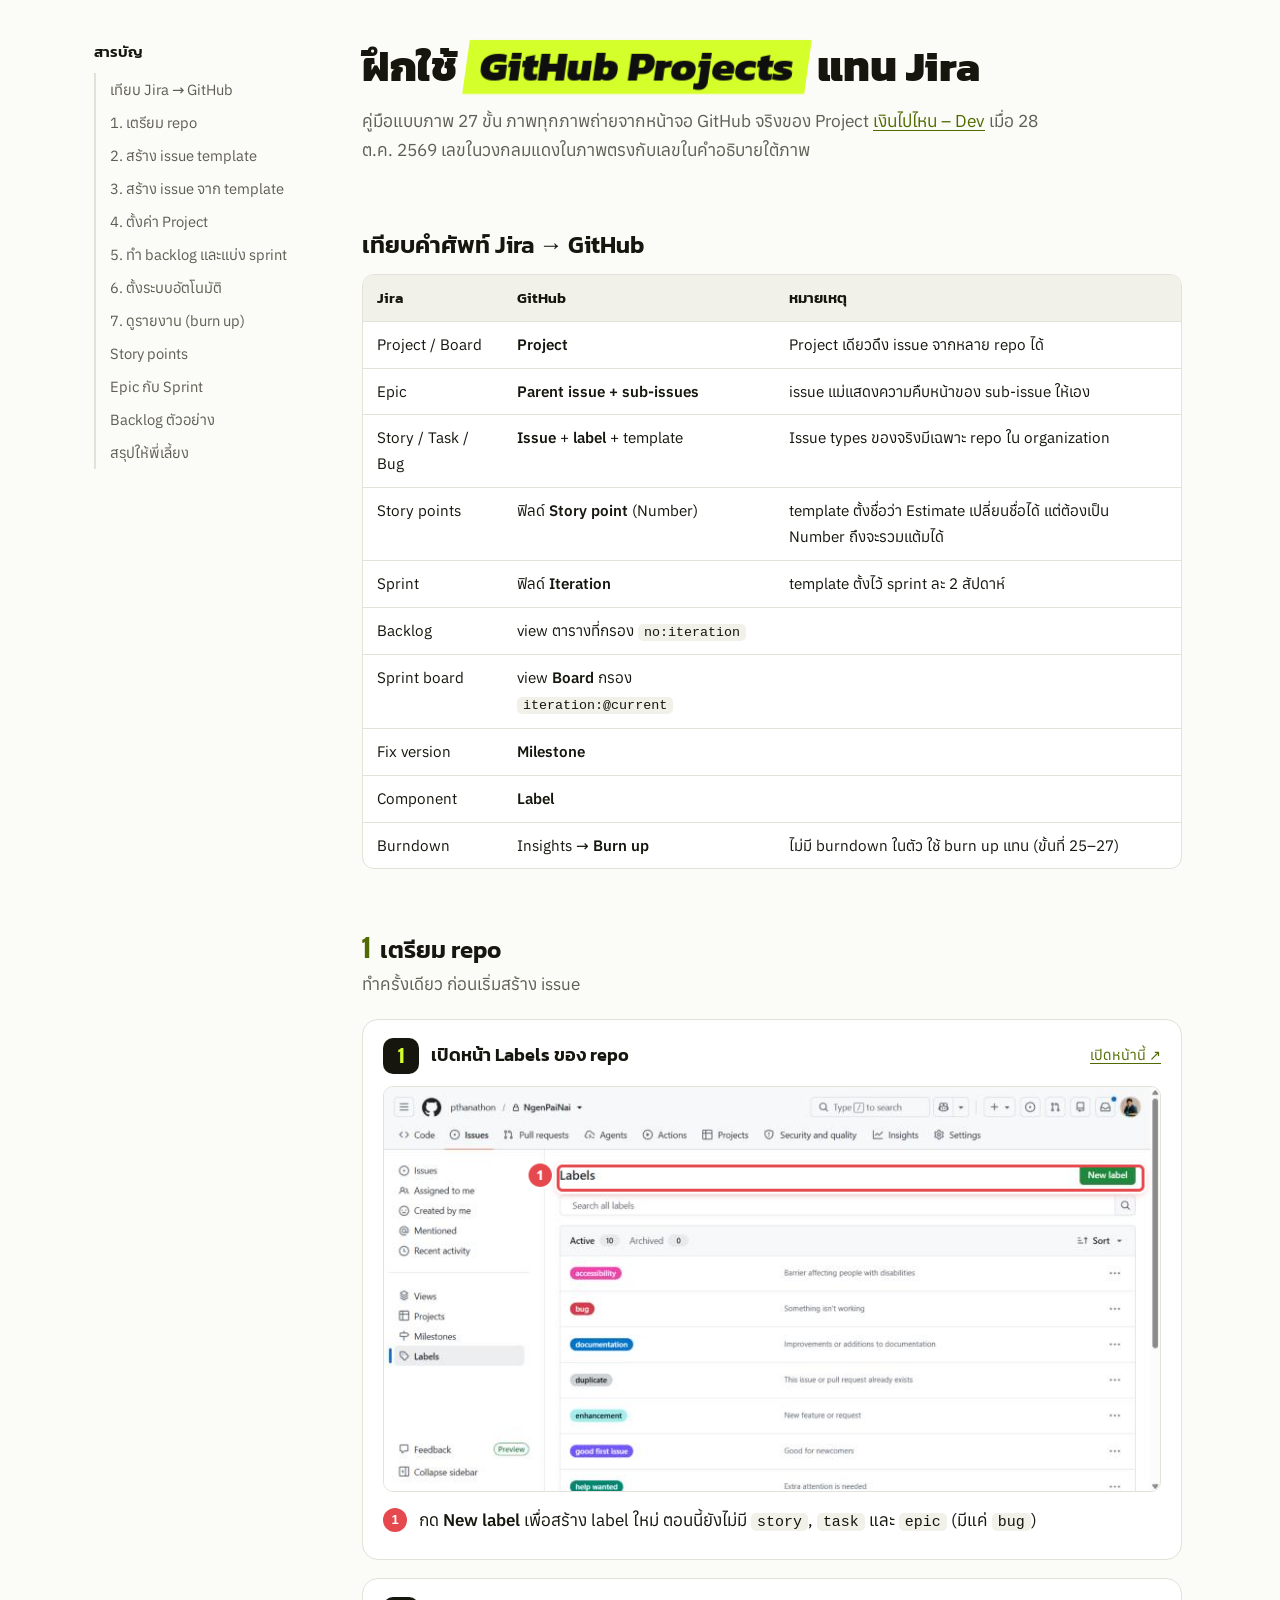
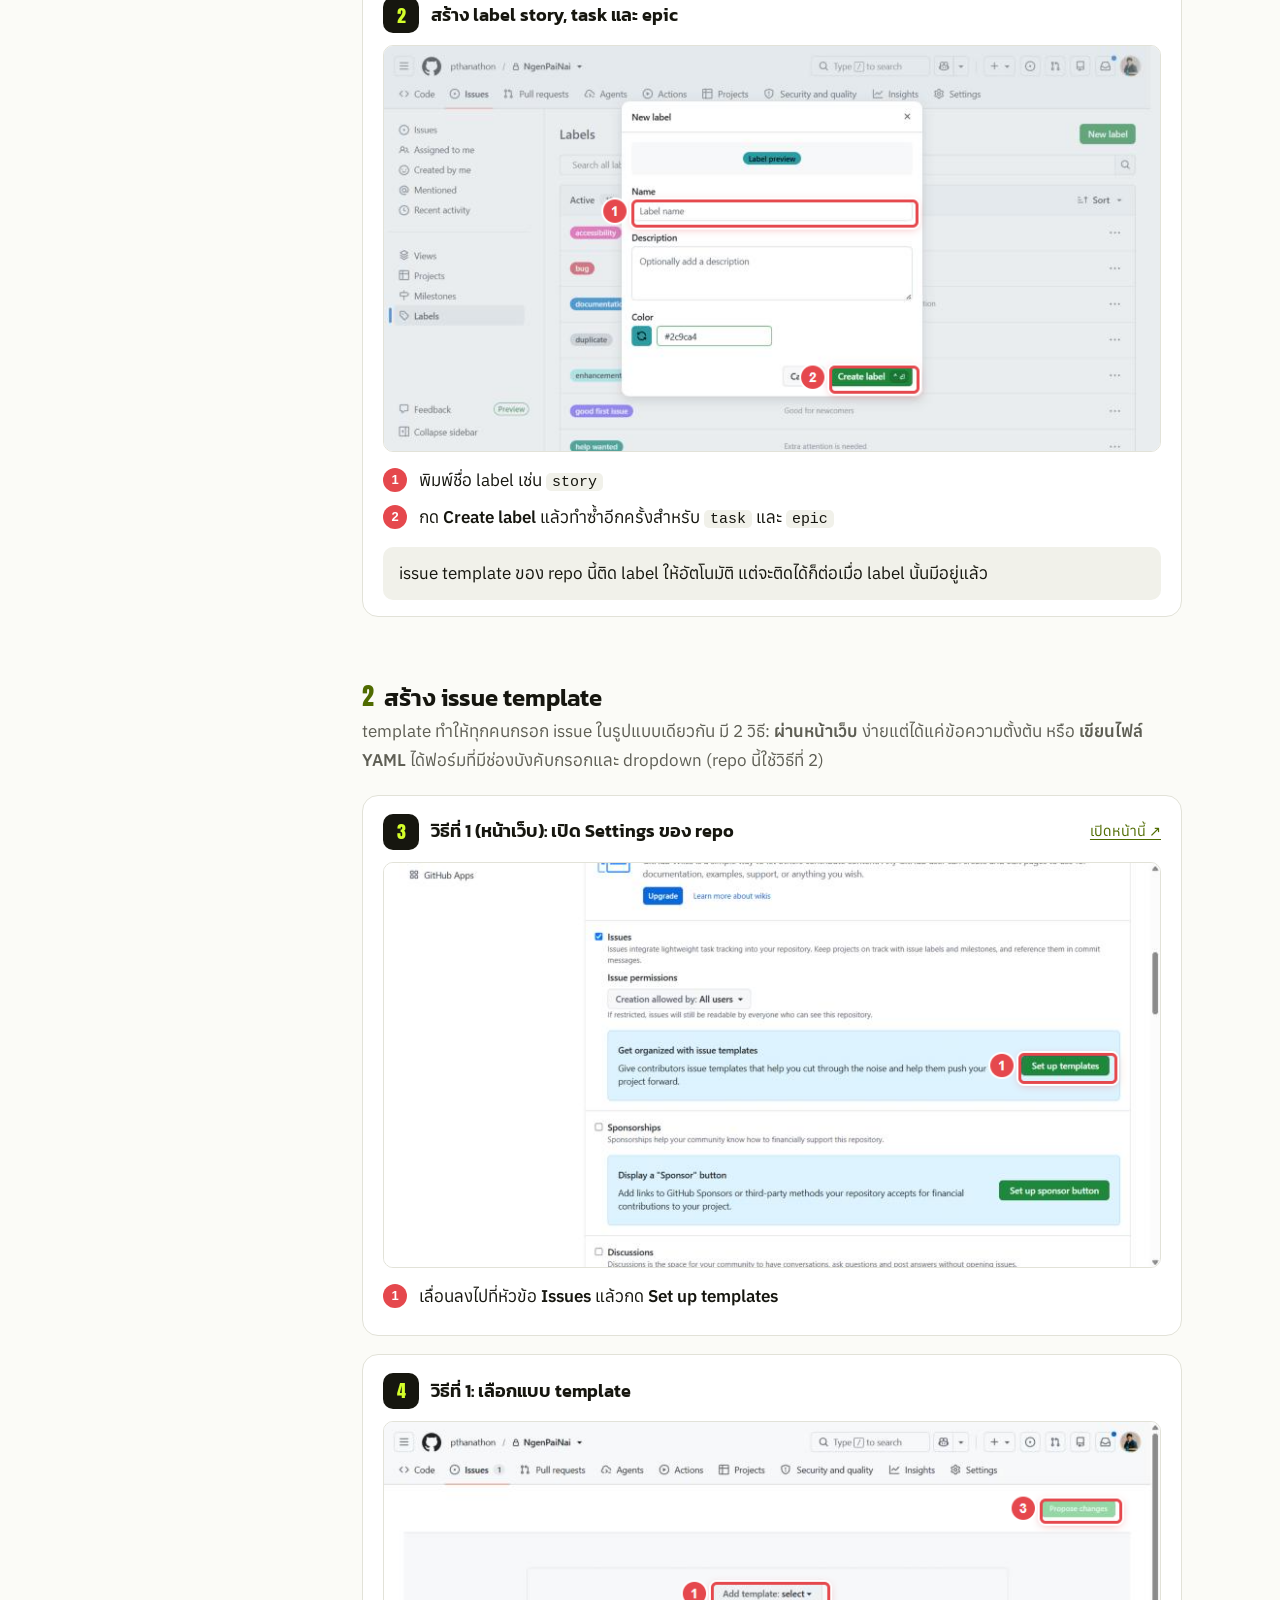
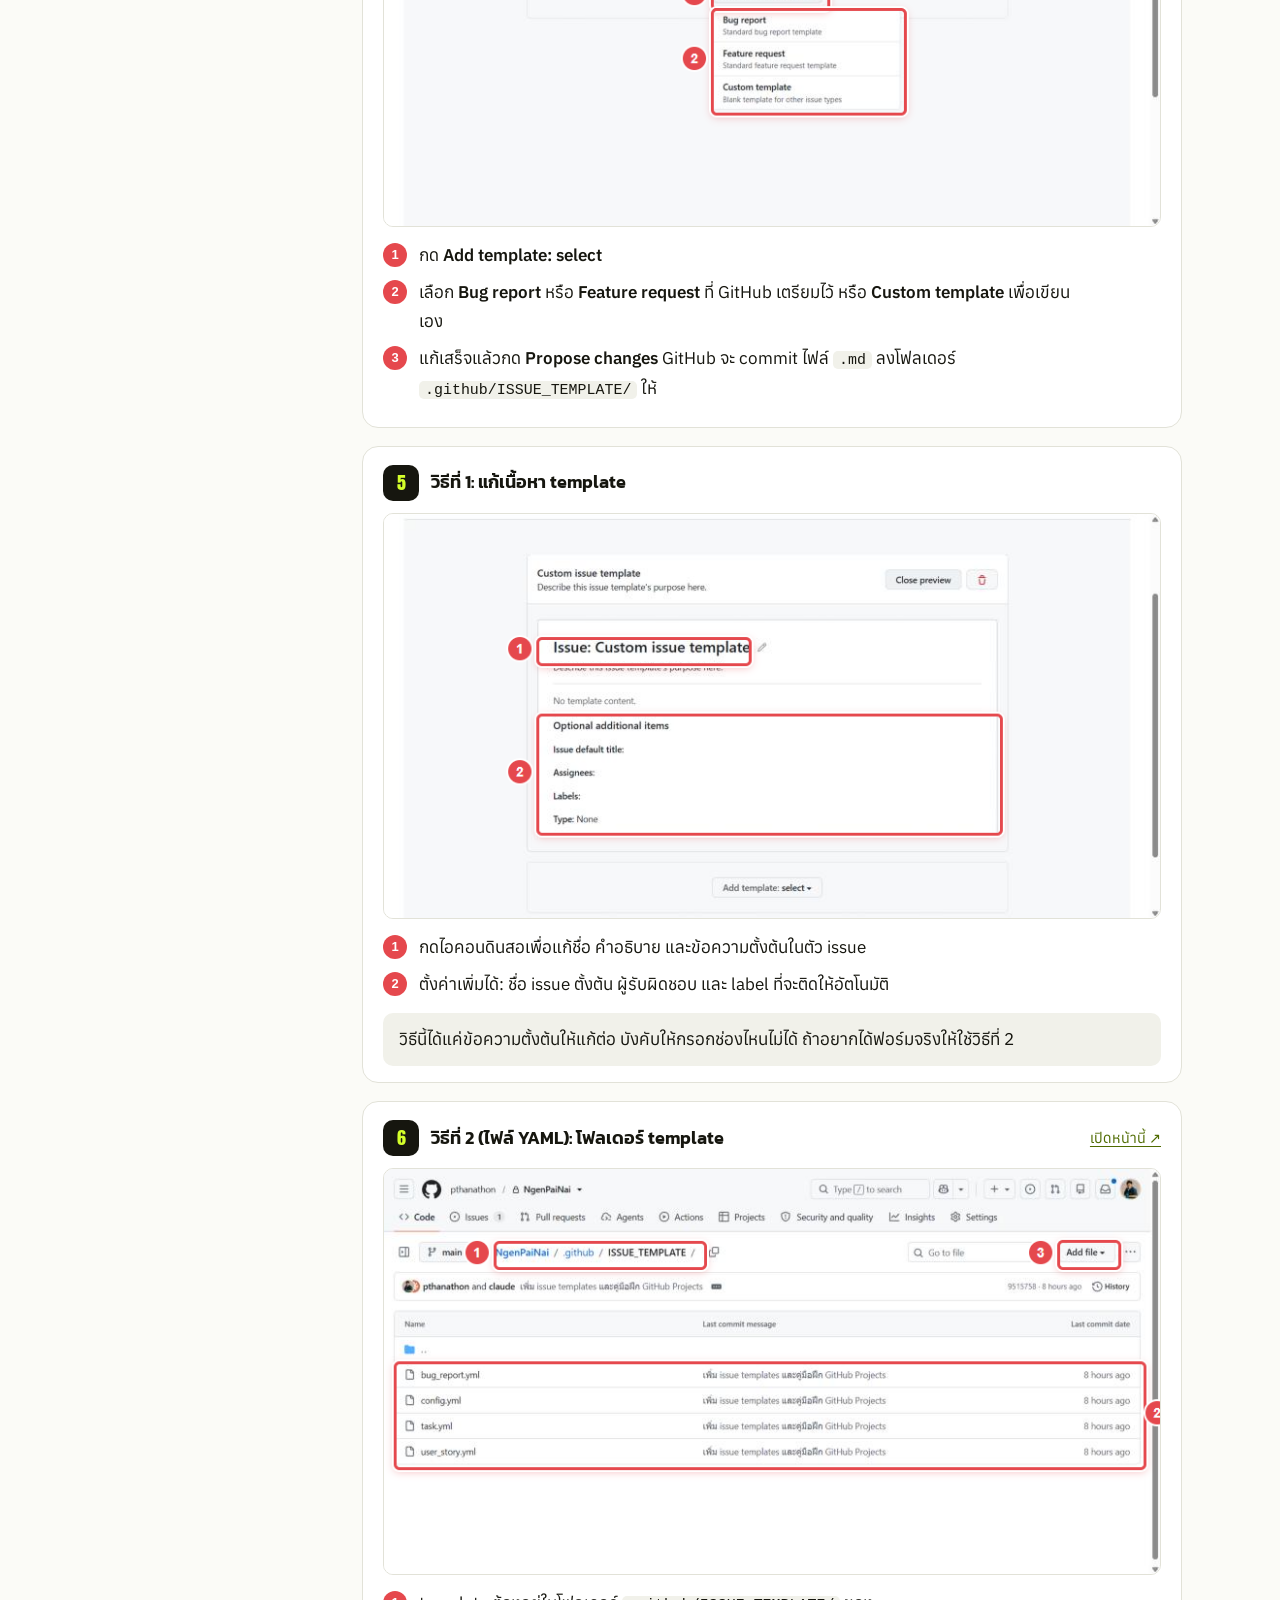
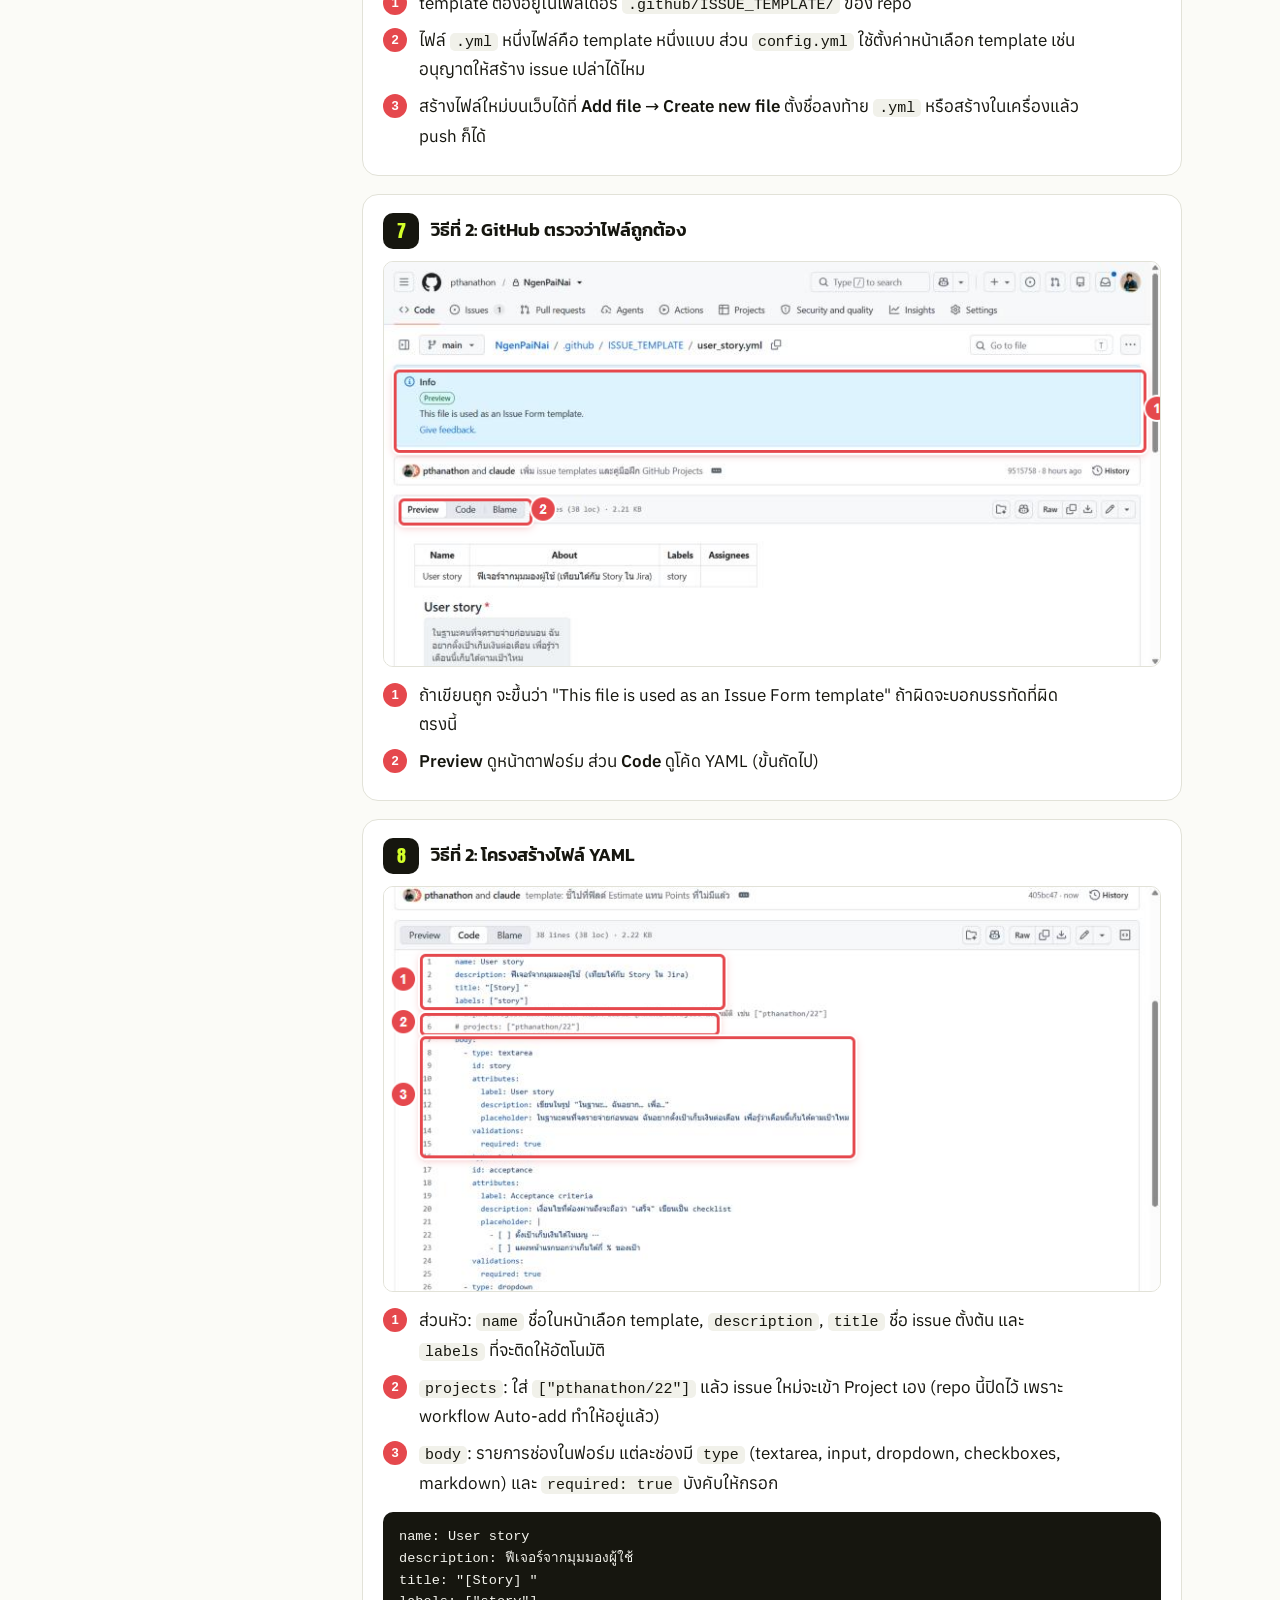
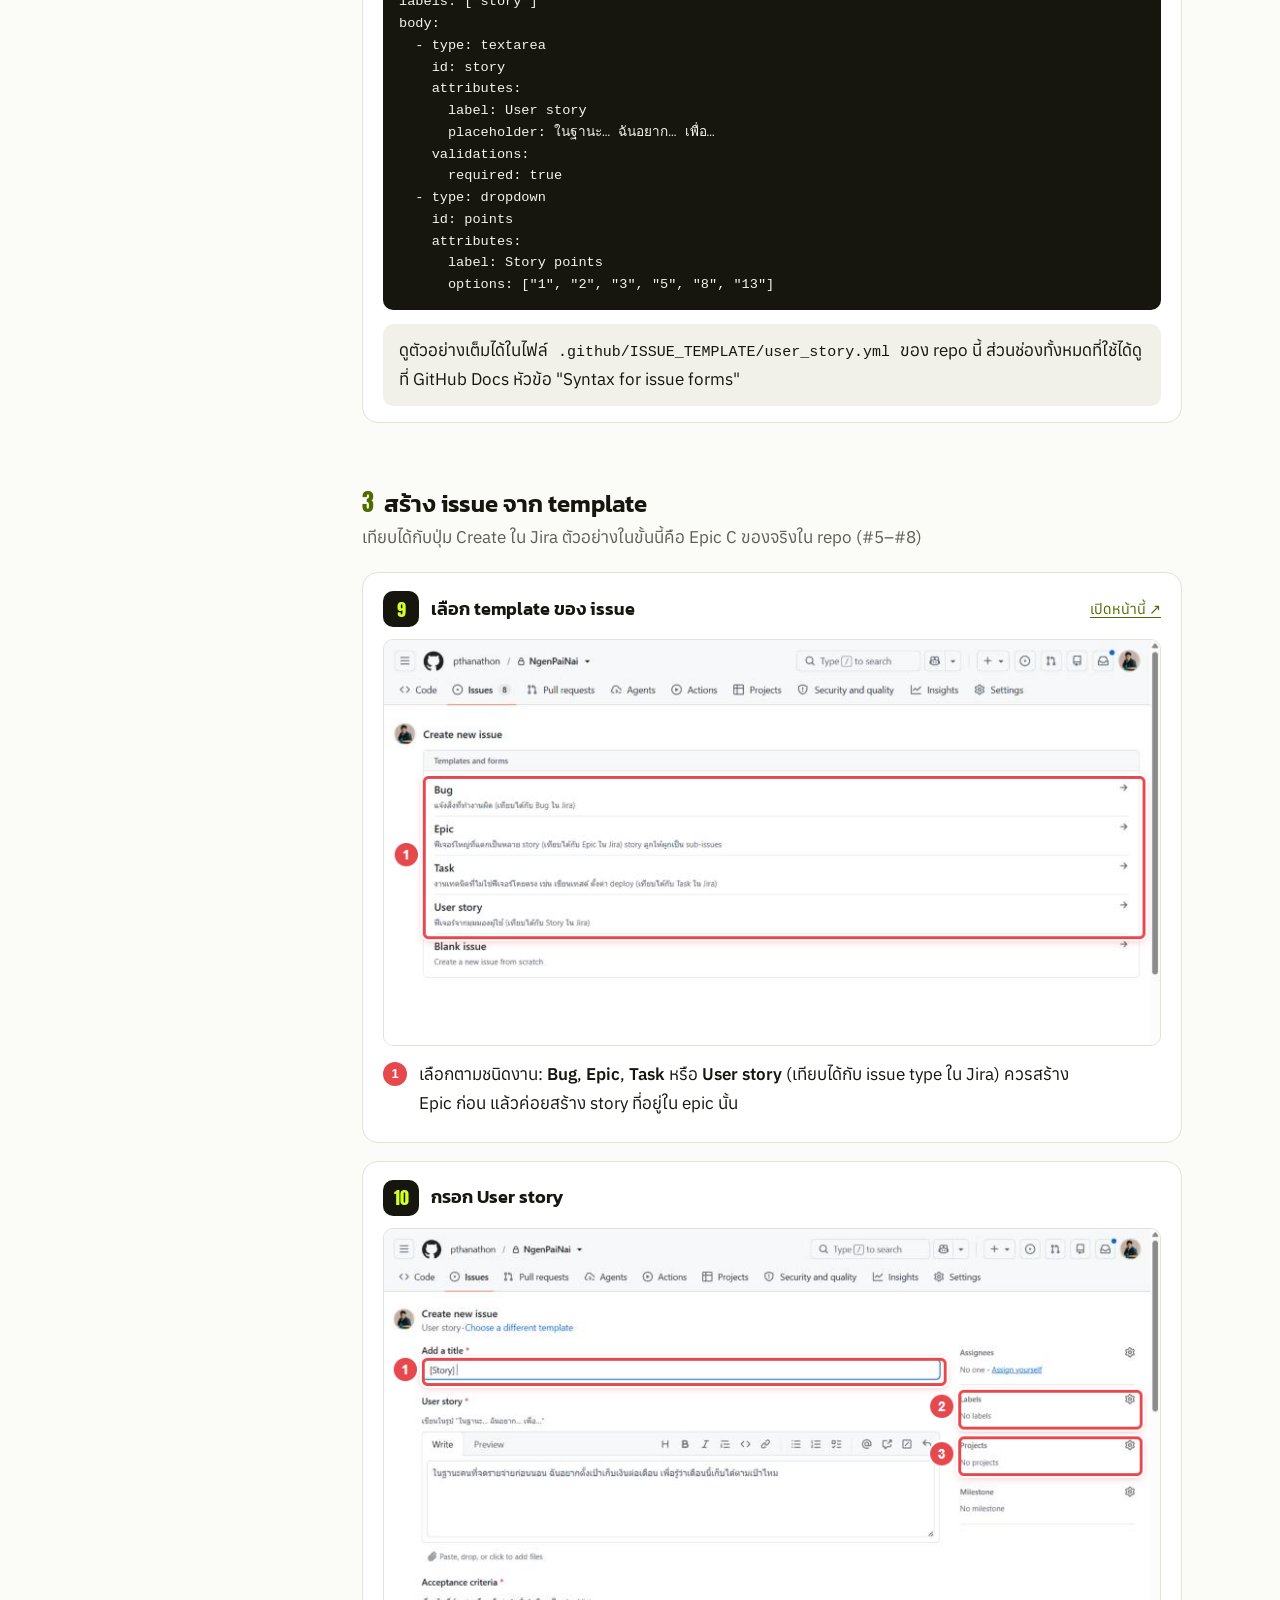
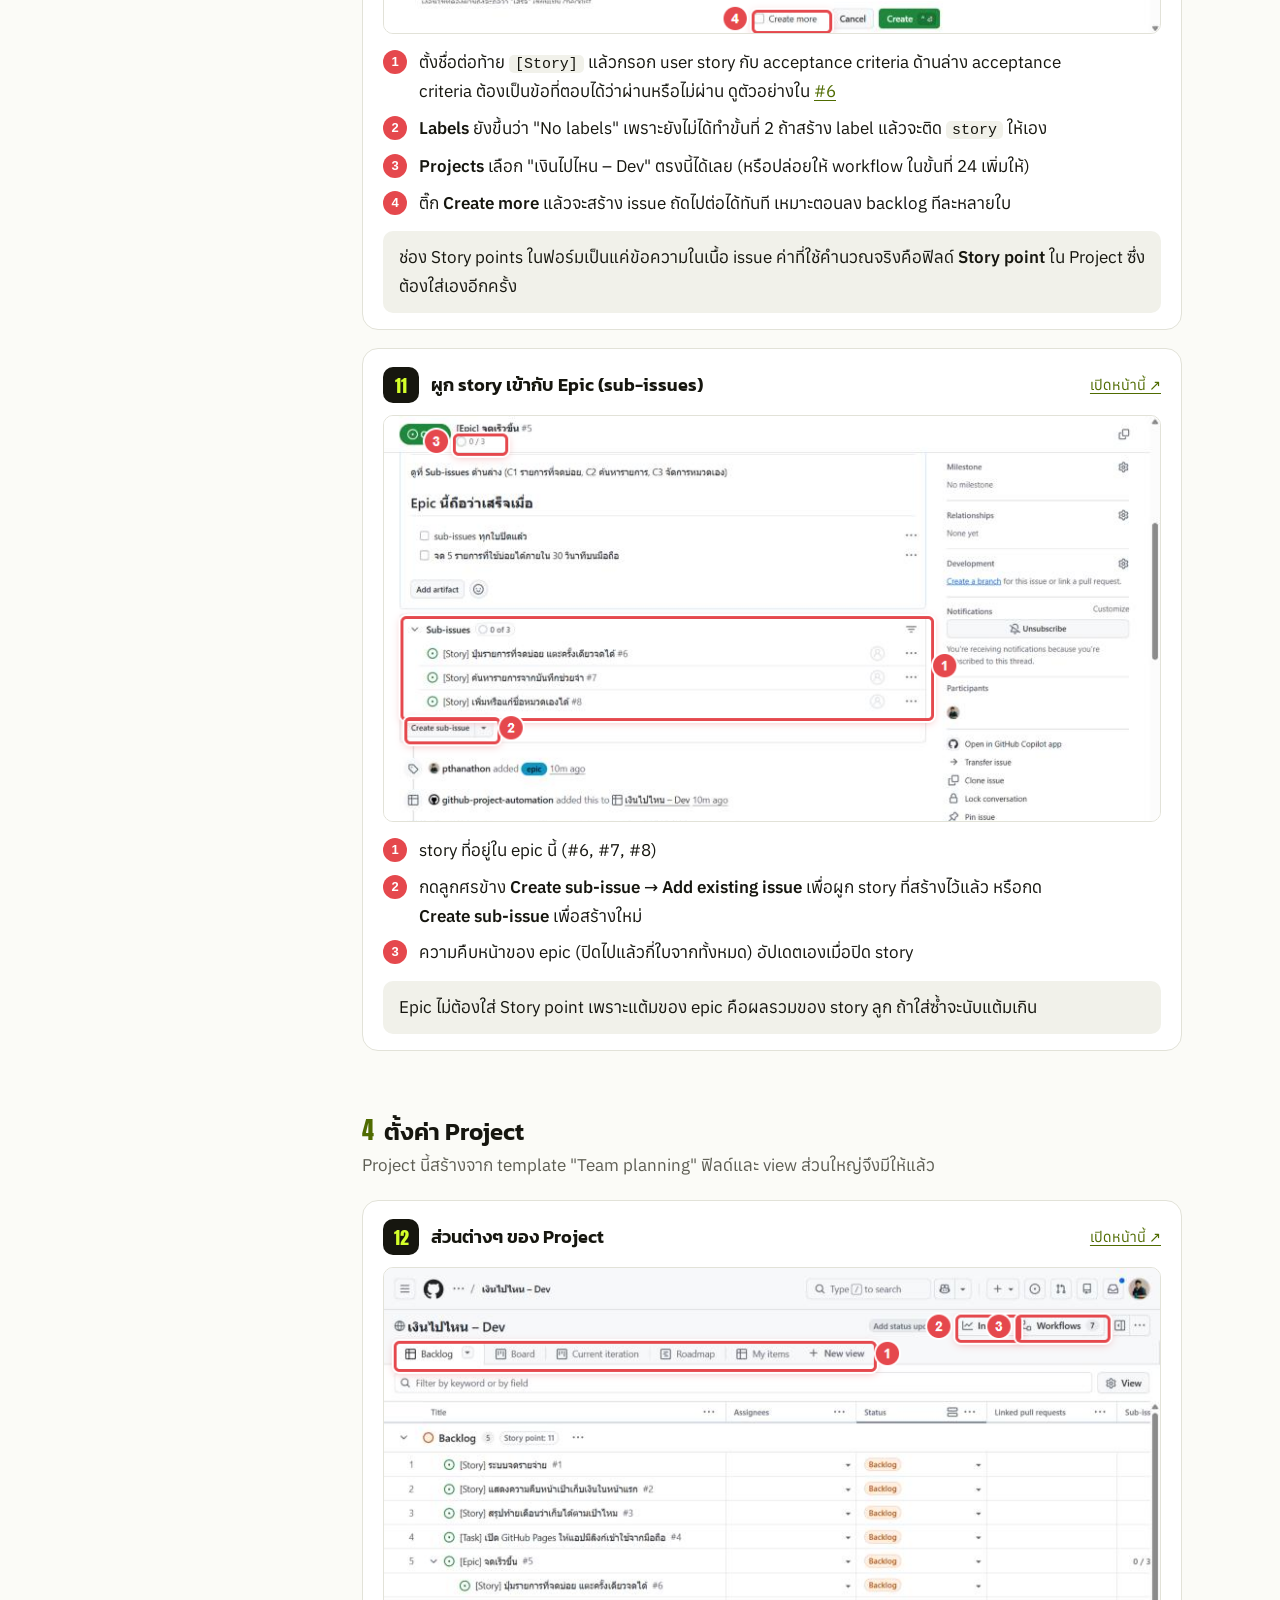
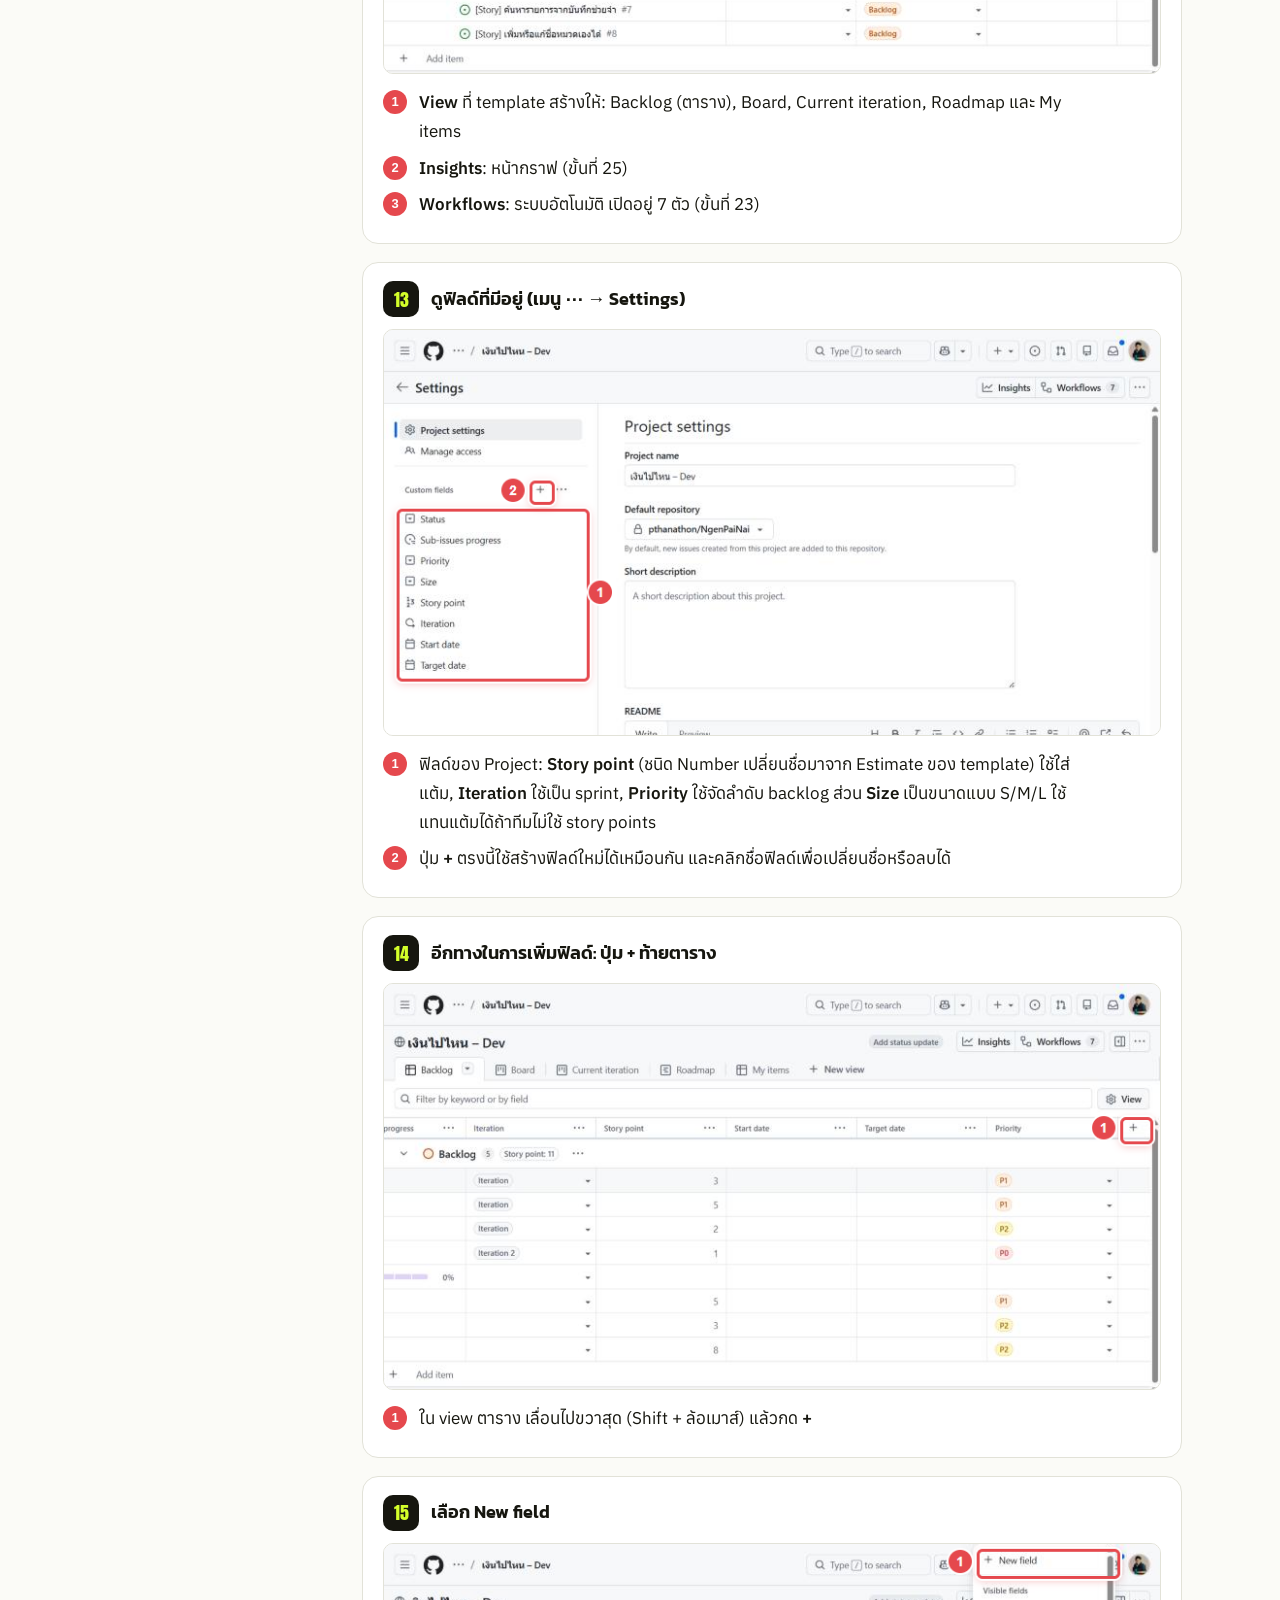
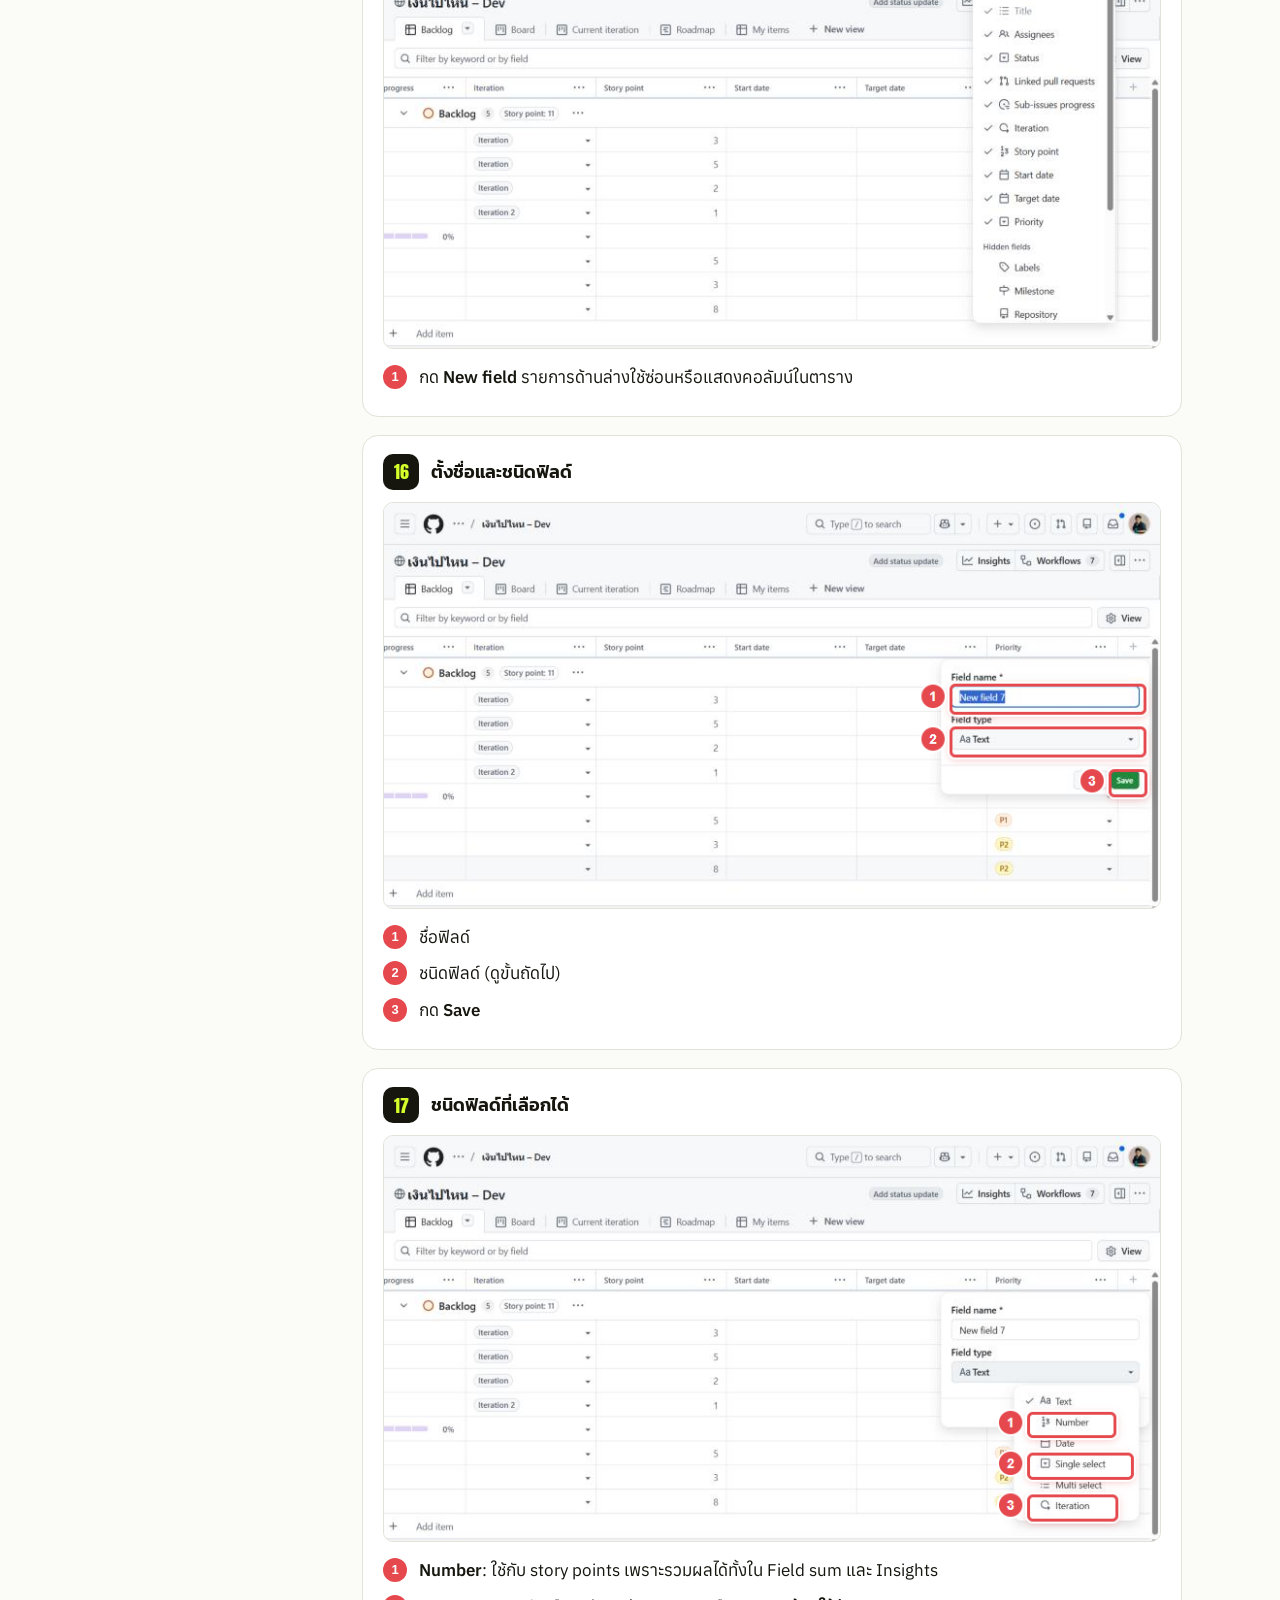
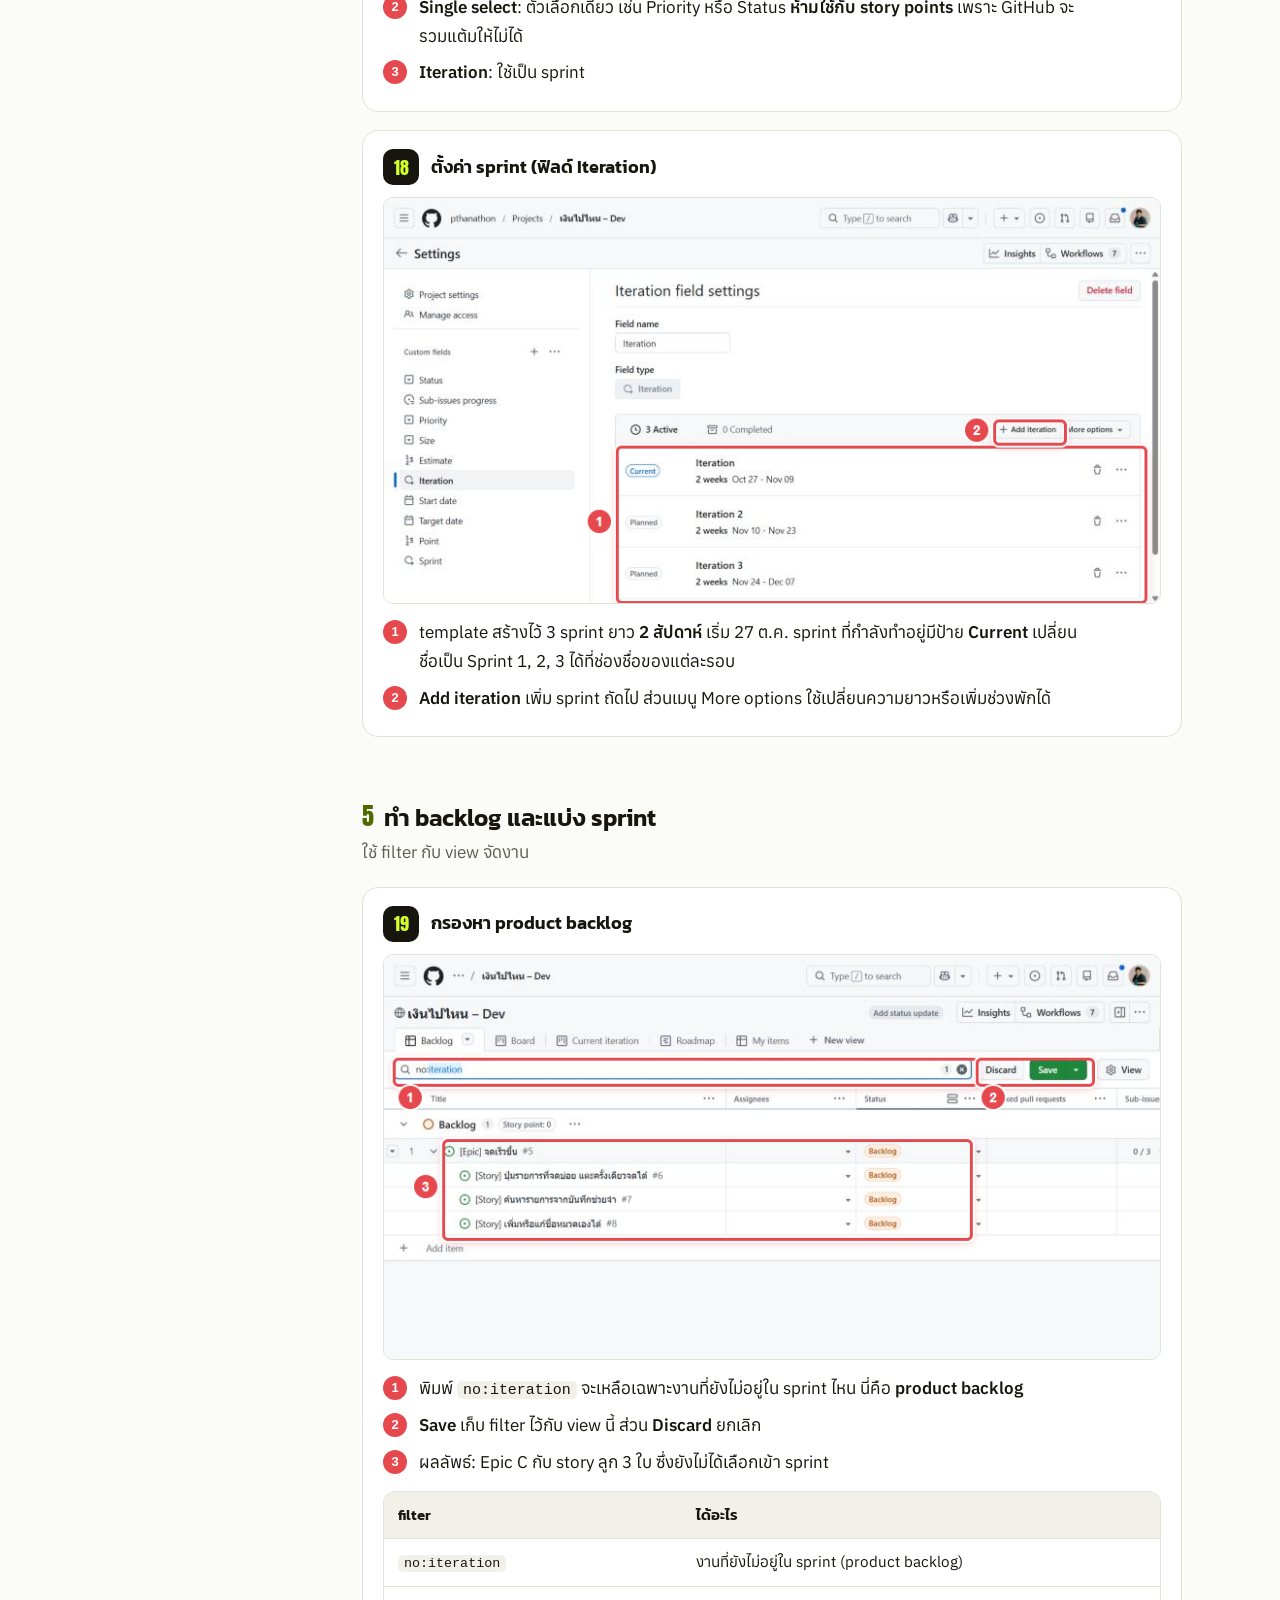
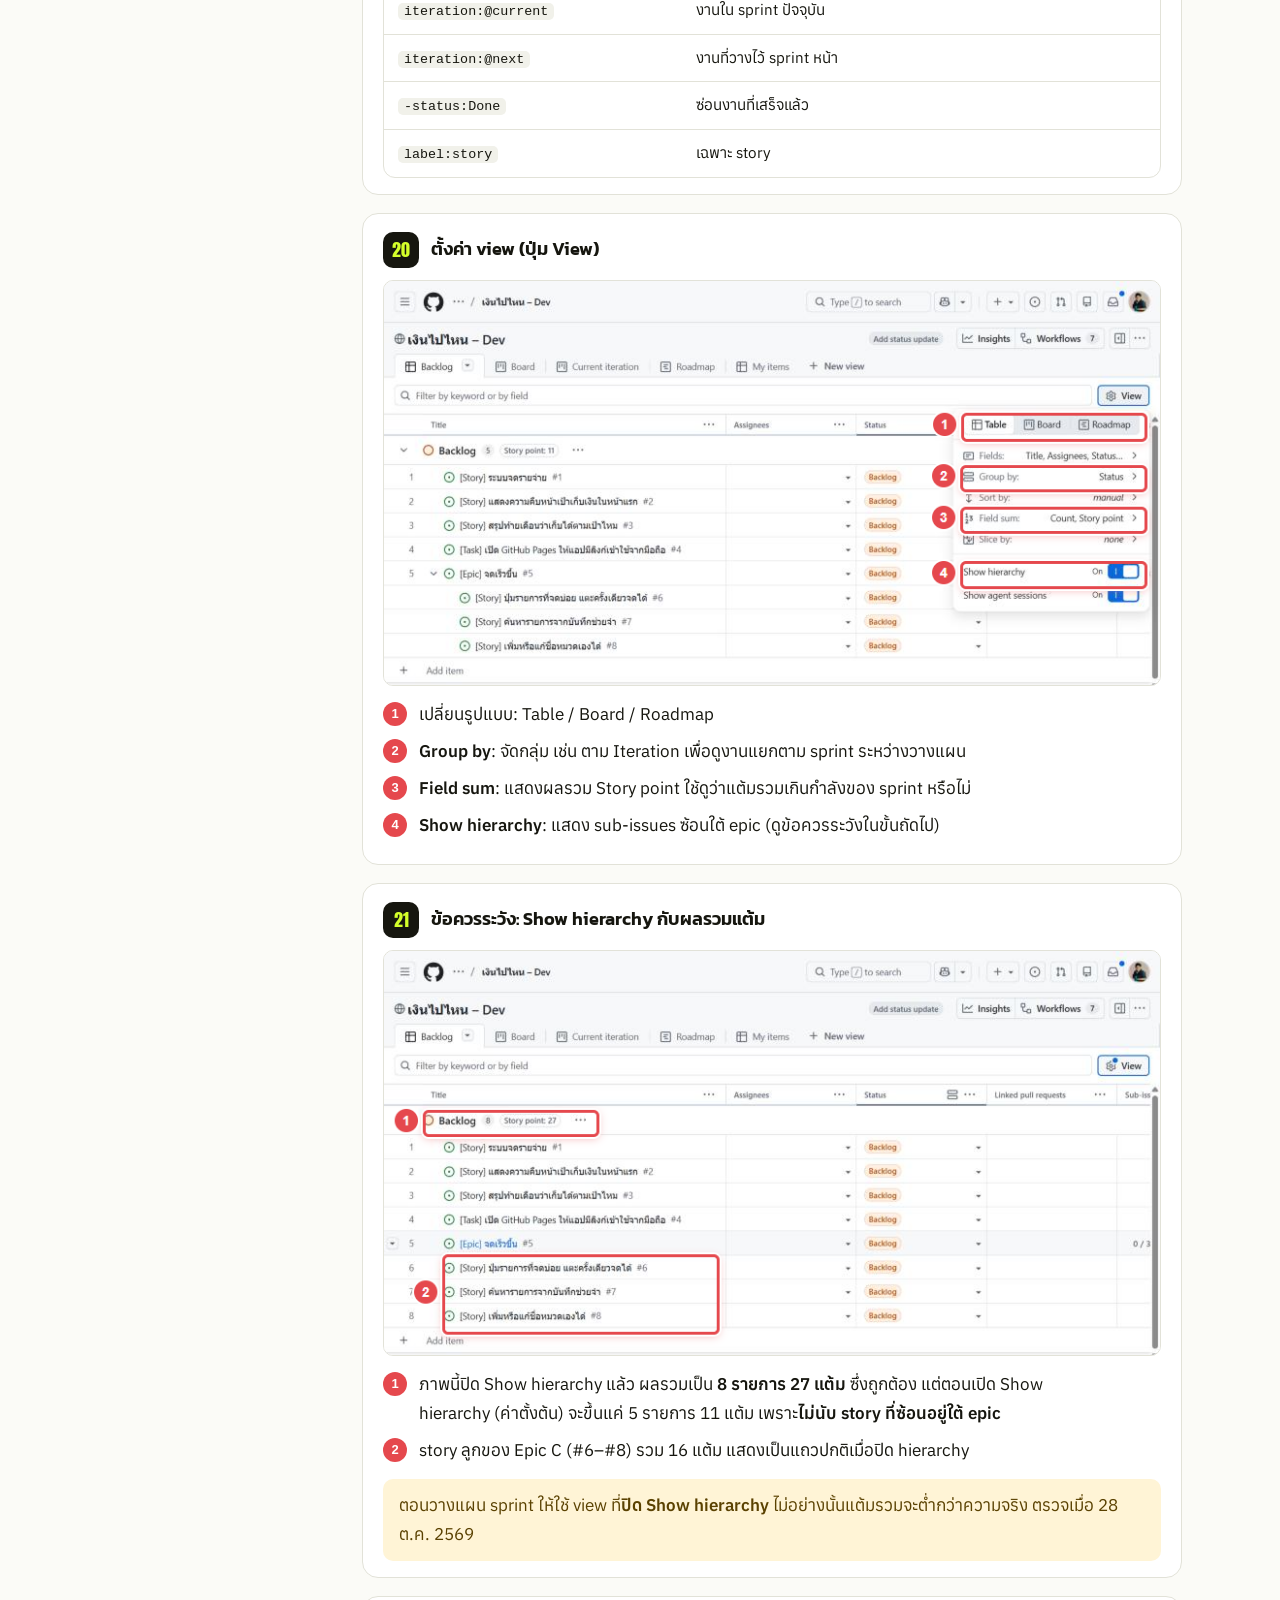
==== commit 3b4c0bce: "คู่มือ: อัปเดตตาม Project ปัจจุบัน (Story point, Epic, hierarchy) - ถ่ายภาพใหม่: ฟิลด์ Story point, " ====
--- a/docs/github-projects-practice.html
+++ b/docs/github-projects-practice.html
@@ -72,13 +72,14 @@
   <li><a href="#p5">6. ตั้งระบบอัตโนมัติ</a></li>
   <li><a href="#p6">7. ดูรายงาน (burn up)</a></li>
   <li><a href="#points">Story points</a></li>
+  <li><a href="#epic-sprint">Epic กับ Sprint</a></li>
   <li><a href="#backlog">Backlog ตัวอย่าง</a></li>
   <li><a href="#summary">สรุปให้พี่เลี้ยง</a></li>
 </ol></nav>
 <main>
 <header>
   <h1>ฝึกใช้ <span class="tag">GitHub Projects</span> แทน Jira</h1>
-  <p class="lead">คู่มือแบบภาพ 24 ขั้น ภาพทุกภาพถ่ายจากหน้าจอ GitHub จริงของ Project <a href="https://github.com/users/pthanathon/projects/22">เงินไปไหน – Dev</a> เมื่อ 28 ต.ค. 2569 เลขในวงกลมแดงในภาพตรงกับเลขในคำอธิบายใต้ภาพ</p>
+  <p class="lead">คู่มือแบบภาพ 27 ขั้น ภาพทุกภาพถ่ายจากหน้าจอ GitHub จริงของ Project <a href="https://github.com/users/pthanathon/projects/22">เงินไปไหน – Dev</a> เมื่อ 28 ต.ค. 2569 เลขในวงกลมแดงในภาพตรงกับเลขในคำอธิบายใต้ภาพ</p>
 </header>
 
 <section id="map">
@@ -87,13 +88,13 @@
 <tr><td>Project / Board</td><td><b>Project</b></td><td>Project เดียวดึง issue จากหลาย repo ได้</td></tr>
 <tr><td>Epic</td><td><b>Parent issue + sub-issues</b></td><td>issue แม่แสดงความคืบหน้าของ sub-issue ให้เอง</td></tr>
 <tr><td>Story / Task / Bug</td><td><b>Issue</b> + <b>label</b> + template</td><td>Issue types ของจริงมีเฉพาะ repo ใน organization</td></tr>
-<tr><td>Story points</td><td>ฟิลด์ <b>Estimate</b> (Number)</td><td>template Team planning มีให้แล้ว</td></tr>
+<tr><td>Story points</td><td>ฟิลด์ <b>Story point</b> (Number)</td><td>template ตั้งชื่อว่า Estimate เปลี่ยนชื่อได้ แต่ต้องเป็น Number ถึงจะรวมแต้มได้</td></tr>
 <tr><td>Sprint</td><td>ฟิลด์ <b>Iteration</b></td><td>template ตั้งไว้ sprint ละ 2 สัปดาห์</td></tr>
 <tr><td>Backlog</td><td>view ตารางที่กรอง <code>no:iteration</code></td><td></td></tr>
 <tr><td>Sprint board</td><td>view <b>Board</b> กรอง <code>iteration:@current</code></td><td></td></tr>
 <tr><td>Fix version</td><td><b>Milestone</b></td><td></td></tr>
 <tr><td>Component</td><td><b>Label</b></td><td></td></tr>
-<tr><td>Burndown</td><td>Insights → <b>Burn up</b></td><td>ไม่มี burndown ในตัว ใช้ burn up แทน (ขั้นที่ 23–24)</td></tr>
+<tr><td>Burndown</td><td>Insights → <b>Burn up</b></td><td>ไม่มี burndown ในตัว ใช้ burn up แทน (ขั้นที่ 25–27)</td></tr>
 </tbody></table></div>
 </section>
 
@@ -205,12 +206,12 @@
 
 <section id="p2">
 <h2><span class="n">3</span>สร้าง issue จาก template</h2>
-<p class="part-lead">เทียบได้กับปุ่ม Create ใน Jira</p>
+<p class="part-lead">เทียบได้กับปุ่ม Create ใน Jira ตัวอย่างในขั้นนี้คือ Epic C ของจริงใน repo (#5–#8)</p>
 
   <article class="step" id="step-9">
     <header><span class="num">9</span><h3>เลือก template ของ issue</h3><a class="open" href="https://github.com/pthanathon/NgenPaiNai/issues/new/choose" target="_blank" rel="noopener">เปิดหน้านี้ ↗</a></header>
     <figure><img src="images/steps/step-09.png" alt="ขั้นที่ 9: เลือก template ของ issue" width="800" height="417" loading="lazy"></figure>
-    <ol class="notes"><li>เลือกตามชนิดงาน: <b>Bug</b>, <b>Task</b> หรือ <b>User story</b> (เทียบได้กับ issue type ใน Jira)</li></ol>
+    <ol class="notes"><li>เลือกตามชนิดงาน: <b>Bug</b>, <b>Epic</b>, <b>Task</b> หรือ <b>User story</b> (เทียบได้กับ issue type ใน Jira) ควรสร้าง Epic ก่อน แล้วค่อยสร้าง story ที่อยู่ใน epic นั้น</li></ol>
     
     
     
@@ -220,10 +221,20 @@
   <article class="step" id="step-10">
     <header><span class="num">10</span><h3>กรอก User story</h3></header>
     <figure><img src="images/steps/step-10.png" alt="ขั้นที่ 10: กรอก User story" width="800" height="417" loading="lazy"></figure>
-    <ol class="notes"><li>ตั้งชื่อต่อท้าย <code>[Story]</code> แล้วกรอก user story กับ acceptance criteria ด้านล่าง</li><li><b>Labels</b> ยังขึ้นว่า "No labels" เพราะยังไม่ได้ทำขั้นที่ 2 ถ้าสร้าง label แล้วจะติด <code>story</code> ให้เอง</li><li><b>Projects</b> เลือก "เงินไปไหน – Dev" ตรงนี้ได้เลย (หรือปล่อยให้ workflow ในขั้นที่ 22 เพิ่มให้)</li><li>ติ๊ก <b>Create more</b> แล้วจะสร้าง issue ถัดไปต่อได้ทันที เหมาะตอนลง backlog ทีละหลายใบ</li></ol>
-    
-    
-    
+    <ol class="notes"><li>ตั้งชื่อต่อท้าย <code>[Story]</code> แล้วกรอก user story กับ acceptance criteria ด้านล่าง acceptance criteria ต้องเป็นข้อที่ตอบได้ว่าผ่านหรือไม่ผ่าน ดูตัวอย่างใน <a href="https://github.com/pthanathon/NgenPaiNai/issues/6">#6</a></li><li><b>Labels</b> ยังขึ้นว่า "No labels" เพราะยังไม่ได้ทำขั้นที่ 2 ถ้าสร้าง label แล้วจะติด <code>story</code> ให้เอง</li><li><b>Projects</b> เลือก "เงินไปไหน – Dev" ตรงนี้ได้เลย (หรือปล่อยให้ workflow ในขั้นที่ 24 เพิ่มให้)</li><li>ติ๊ก <b>Create more</b> แล้วจะสร้าง issue ถัดไปต่อได้ทันที เหมาะตอนลง backlog ทีละหลายใบ</li></ol>
+    
+    
+    <p class="callout">ช่อง Story points ในฟอร์มเป็นแค่ข้อความในเนื้อ issue ค่าที่ใช้คำนวณจริงคือฟิลด์ <b>Story point</b> ใน Project ซึ่งต้องใส่เองอีกครั้ง</p>
+    
+  </article>
+
+  <article class="step" id="step-11">
+    <header><span class="num">11</span><h3>ผูก story เข้ากับ Epic (sub-issues)</h3><a class="open" href="https://github.com/pthanathon/NgenPaiNai/issues/5" target="_blank" rel="noopener">เปิดหน้านี้ ↗</a></header>
+    <figure><img src="images/steps/step-11.png" alt="ขั้นที่ 11: ผูก story เข้ากับ Epic (sub-issues)" width="800" height="417" loading="lazy"></figure>
+    <ol class="notes"><li>story ที่อยู่ใน epic นี้ (#6, #7, #8)</li><li>กดลูกศรข้าง <b>Create sub-issue</b> → <b>Add existing issue</b> เพื่อผูก story ที่สร้างไว้แล้ว หรือกด <b>Create sub-issue</b> เพื่อสร้างใหม่</li><li>ความคืบหน้าของ epic (ปิดไปแล้วกี่ใบจากทั้งหมด) อัปเดตเองเมื่อปิด story</li></ol>
+    
+    
+    <p class="callout">Epic ไม่ต้องใส่ Story point เพราะแต้มของ epic คือผลรวมของ story ลูก ถ้าใส่ซ้ำจะนับแต้มเกิน</p>
     
   </article>
 </section>
@@ -232,20 +243,10 @@
 <h2><span class="n">4</span>ตั้งค่า Project</h2>
 <p class="part-lead">Project นี้สร้างจาก template "Team planning" ฟิลด์และ view ส่วนใหญ่จึงมีให้แล้ว</p>
 
-  <article class="step" id="step-11">
-    <header><span class="num">11</span><h3>ส่วนต่างๆ ของ Project</h3><a class="open" href="https://github.com/users/pthanathon/projects/22" target="_blank" rel="noopener">เปิดหน้านี้ ↗</a></header>
-    <figure><img src="images/steps/step-11.png" alt="ขั้นที่ 11: ส่วนต่างๆ ของ Project" width="800" height="417" loading="lazy"></figure>
-    <ol class="notes"><li><b>View</b> ที่ template สร้างให้: Backlog (ตาราง), Board, Current iteration, Roadmap และ My items</li><li><b>Insights</b>: หน้ากราฟ (ขั้นที่ 23)</li><li><b>Workflows</b>: ระบบอัตโนมัติ เปิดอยู่ 7 ตัว (ขั้นที่ 21)</li></ol>
-    
-    
-    
-    
-  </article>
-
   <article class="step" id="step-12">
-    <header><span class="num">12</span><h3>ดูฟิลด์ที่มีอยู่ (เมนู ⋯ → Settings)</h3></header>
-    <figure><img src="images/steps/step-12.png" alt="ขั้นที่ 12: ดูฟิลด์ที่มีอยู่ (เมนู ⋯ → Settings)" width="800" height="417" loading="lazy"></figure>
-    <ol class="notes"><li>ฟิลด์ทั้งหมดของ Project ทุกตัวมาจาก template: <b>Estimate</b> ใช้เป็น story points, <b>Iteration</b> ใช้เป็น sprint, <b>Priority</b> ใช้จัดลำดับ backlog ส่วน <b>Size</b> เป็นขนาดแบบ S/M/L ใช้แทน Estimate ได้ถ้าทีมไม่ใช้แต้ม</li><li>ปุ่ม <b>+</b> ตรงนี้ใช้สร้างฟิลด์ใหม่ได้เหมือนกัน</li></ol>
+    <header><span class="num">12</span><h3>ส่วนต่างๆ ของ Project</h3><a class="open" href="https://github.com/users/pthanathon/projects/22" target="_blank" rel="noopener">เปิดหน้านี้ ↗</a></header>
+    <figure><img src="images/steps/step-12.png" alt="ขั้นที่ 12: ส่วนต่างๆ ของ Project" width="800" height="417" loading="lazy"></figure>
+    <ol class="notes"><li><b>View</b> ที่ template สร้างให้: Backlog (ตาราง), Board, Current iteration, Roadmap และ My items</li><li><b>Insights</b>: หน้ากราฟ (ขั้นที่ 25)</li><li><b>Workflows</b>: ระบบอัตโนมัติ เปิดอยู่ 7 ตัว (ขั้นที่ 23)</li></ol>
     
     
     
@@ -253,8 +254,18 @@
   </article>
 
   <article class="step" id="step-13">
-    <header><span class="num">13</span><h3>อีกทางในการเพิ่มฟิลด์: ปุ่ม + ท้ายตาราง</h3></header>
-    <figure><img src="images/steps/step-13.png" alt="ขั้นที่ 13: อีกทางในการเพิ่มฟิลด์: ปุ่ม + ท้ายตาราง" width="800" height="417" loading="lazy"></figure>
+    <header><span class="num">13</span><h3>ดูฟิลด์ที่มีอยู่ (เมนู ⋯ → Settings)</h3></header>
+    <figure><img src="images/steps/step-13.png" alt="ขั้นที่ 13: ดูฟิลด์ที่มีอยู่ (เมนู ⋯ → Settings)" width="800" height="417" loading="lazy"></figure>
+    <ol class="notes"><li>ฟิลด์ของ Project: <b>Story point</b> (ชนิด Number เปลี่ยนชื่อมาจาก Estimate ของ template) ใช้ใส่แต้ม, <b>Iteration</b> ใช้เป็น sprint, <b>Priority</b> ใช้จัดลำดับ backlog ส่วน <b>Size</b> เป็นขนาดแบบ S/M/L ใช้แทนแต้มได้ถ้าทีมไม่ใช้ story points</li><li>ปุ่ม <b>+</b> ตรงนี้ใช้สร้างฟิลด์ใหม่ได้เหมือนกัน และคลิกชื่อฟิลด์เพื่อเปลี่ยนชื่อหรือลบได้</li></ol>
+    
+    
+    
+    
+  </article>
+
+  <article class="step" id="step-14">
+    <header><span class="num">14</span><h3>อีกทางในการเพิ่มฟิลด์: ปุ่ม + ท้ายตาราง</h3></header>
+    <figure><img src="images/steps/step-14.png" alt="ขั้นที่ 14: อีกทางในการเพิ่มฟิลด์: ปุ่ม + ท้ายตาราง" width="800" height="417" loading="lazy"></figure>
     <ol class="notes"><li>ใน view ตาราง เลื่อนไปขวาสุด (Shift + ล้อเมาส์) แล้วกด <b>+</b></li></ol>
     
     
@@ -262,9 +273,9 @@
     
   </article>
 
-  <article class="step" id="step-14">
-    <header><span class="num">14</span><h3>เลือก New field</h3></header>
-    <figure><img src="images/steps/step-14.png" alt="ขั้นที่ 14: เลือก New field" width="800" height="417" loading="lazy"></figure>
+  <article class="step" id="step-15">
+    <header><span class="num">15</span><h3>เลือก New field</h3></header>
+    <figure><img src="images/steps/step-15.png" alt="ขั้นที่ 15: เลือก New field" width="800" height="417" loading="lazy"></figure>
     <ol class="notes"><li>กด <b>New field</b> รายการด้านล่างใช้ซ่อนหรือแสดงคอลัมน์ในตาราง</li></ol>
     
     
@@ -272,9 +283,9 @@
     
   </article>
 
-  <article class="step" id="step-15">
-    <header><span class="num">15</span><h3>ตั้งชื่อและชนิดฟิลด์</h3></header>
-    <figure><img src="images/steps/step-15.png" alt="ขั้นที่ 15: ตั้งชื่อและชนิดฟิลด์" width="800" height="417" loading="lazy"></figure>
+  <article class="step" id="step-16">
+    <header><span class="num">16</span><h3>ตั้งชื่อและชนิดฟิลด์</h3></header>
+    <figure><img src="images/steps/step-16.png" alt="ขั้นที่ 16: ตั้งชื่อและชนิดฟิลด์" width="800" height="417" loading="lazy"></figure>
     <ol class="notes"><li>ชื่อฟิลด์</li><li>ชนิดฟิลด์ (ดูขั้นถัดไป)</li><li>กด <b>Save</b></li></ol>
     
     
@@ -282,20 +293,20 @@
     
   </article>
 
-  <article class="step" id="step-16">
-    <header><span class="num">16</span><h3>ชนิดฟิลด์ที่เลือกได้</h3></header>
-    <figure><img src="images/steps/step-16.png" alt="ขั้นที่ 16: ชนิดฟิลด์ที่เลือกได้" width="800" height="417" loading="lazy"></figure>
-    <ol class="notes"><li><b>Number</b>: ใช้กับ story points เพราะ Insights รวมผล (Sum) ได้</li><li><b>Single select</b>: ตัวเลือกเดียว เช่น Priority หรือ Status</li><li><b>Iteration</b>: ใช้เป็น sprint</li></ol>
-    
-    
-    
-    
-  </article>
-
   <article class="step" id="step-17">
-    <header><span class="num">17</span><h3>ตั้งค่า sprint (ฟิลด์ Iteration)</h3></header>
-    <figure><img src="images/steps/step-17.png" alt="ขั้นที่ 17: ตั้งค่า sprint (ฟิลด์ Iteration)" width="800" height="417" loading="lazy"></figure>
-    <ol class="notes"><li>template สร้างไว้ 3 sprint ยาว <b>2 สัปดาห์</b> เริ่ม 27 ต.ค. sprint ที่กำลังทำอยู่มีป้าย <b>Current</b></li><li><b>Add iteration</b> เพิ่ม sprint ถัดไป ส่วนเมนู More options ใช้เปลี่ยนความยาวหรือเพิ่มช่วงพักได้</li></ol>
+    <header><span class="num">17</span><h3>ชนิดฟิลด์ที่เลือกได้</h3></header>
+    <figure><img src="images/steps/step-17.png" alt="ขั้นที่ 17: ชนิดฟิลด์ที่เลือกได้" width="800" height="417" loading="lazy"></figure>
+    <ol class="notes"><li><b>Number</b>: ใช้กับ story points เพราะรวมผลได้ทั้งใน Field sum และ Insights</li><li><b>Single select</b>: ตัวเลือกเดียว เช่น Priority หรือ Status <b>ห้ามใช้กับ story points</b> เพราะ GitHub จะรวมแต้มให้ไม่ได้</li><li><b>Iteration</b>: ใช้เป็น sprint</li></ol>
+    
+    
+    
+    
+  </article>
+
+  <article class="step" id="step-18">
+    <header><span class="num">18</span><h3>ตั้งค่า sprint (ฟิลด์ Iteration)</h3></header>
+    <figure><img src="images/steps/step-18.png" alt="ขั้นที่ 18: ตั้งค่า sprint (ฟิลด์ Iteration)" width="800" height="417" loading="lazy"></figure>
+    <ol class="notes"><li>template สร้างไว้ 3 sprint ยาว <b>2 สัปดาห์</b> เริ่ม 27 ต.ค. sprint ที่กำลังทำอยู่มีป้าย <b>Current</b> เปลี่ยนชื่อเป็น Sprint 1, 2, 3 ได้ที่ช่องชื่อของแต่ละรอบ</li><li><b>Add iteration</b> เพิ่ม sprint ถัดไป ส่วนเมนู More options ใช้เปลี่ยนความยาวหรือเพิ่มช่วงพักได้</li></ol>
     
     
     
@@ -307,30 +318,40 @@
 <h2><span class="n">5</span>ทำ backlog และแบ่ง sprint</h2>
 <p class="part-lead">ใช้ filter กับ view จัดงาน</p>
 
-  <article class="step" id="step-18">
-    <header><span class="num">18</span><h3>กรองงานด้วย filter</h3></header>
-    <figure><img src="images/steps/step-18.png" alt="ขั้นที่ 18: กรองงานด้วย filter" width="800" height="417" loading="lazy"></figure>
-    <ol class="notes"><li>พิมพ์ filter ในช่องนี้ เช่น <code>no:iteration</code> จะได้ <b>product backlog</b> (งานที่ยังไม่อยู่ใน sprint ไหน)</li><li><b>Save</b> เก็บ filter ไว้กับ view นี้ ส่วน <b>Discard</b> ยกเลิก</li></ol>
-    <div class="table-wrap"><table><thead><tr><th>filter</th><th>ได้อะไร</th></tr></thead><tbody><tr><td><code>no:iteration</code></td><td>งานที่ยังไม่อยู่ใน sprint (backlog)</td></tr><tr><td><code>iteration:@current</code></td><td>งานใน sprint ปัจจุบัน</td></tr><tr><td><code>iteration:@next</code></td><td>งานที่วางไว้ sprint หน้า</td></tr><tr><td><code>-status:Done</code></td><td>ซ่อนงานที่เสร็จแล้ว</td></tr><tr><td><code>label:bug</code></td><td>เฉพาะ bug</td></tr></tbody></table></div>
-    
-    
-    
-  </article>
-
   <article class="step" id="step-19">
-    <header><span class="num">19</span><h3>ตั้งค่า view (ปุ่ม View)</h3></header>
-    <figure><img src="images/steps/step-19.png" alt="ขั้นที่ 19: ตั้งค่า view (ปุ่ม View)" width="800" height="417" loading="lazy"></figure>
-    <ol class="notes"><li>เปลี่ยนรูปแบบ: Table / Board / Roadmap</li><li><b>Group by</b>: จัดกลุ่ม เช่น ตาม Iteration เพื่อดูงานแยกตาม sprint ระหว่างวางแผน</li><li><b>Field sum</b>: แสดงผลรวม Estimate ใช้ดูว่าแต้มรวมเกินกำลังของ sprint หรือไม่</li></ol>
-    
+    <header><span class="num">19</span><h3>กรองหา product backlog</h3></header>
+    <figure><img src="images/steps/step-19.png" alt="ขั้นที่ 19: กรองหา product backlog" width="800" height="417" loading="lazy"></figure>
+    <ol class="notes"><li>พิมพ์ <code>no:iteration</code> จะเหลือเฉพาะงานที่ยังไม่อยู่ใน sprint ไหน นี่คือ <b>product backlog</b></li><li><b>Save</b> เก็บ filter ไว้กับ view นี้ ส่วน <b>Discard</b> ยกเลิก</li><li>ผลลัพธ์: Epic C กับ story ลูก 3 ใบ ซึ่งยังไม่ได้เลือกเข้า sprint</li></ol>
+    <div class="table-wrap"><table><thead><tr><th>filter</th><th>ได้อะไร</th></tr></thead><tbody><tr><td><code>no:iteration</code></td><td>งานที่ยังไม่อยู่ใน sprint (product backlog)</td></tr><tr><td><code>iteration:@current</code></td><td>งานใน sprint ปัจจุบัน</td></tr><tr><td><code>iteration:@next</code></td><td>งานที่วางไว้ sprint หน้า</td></tr><tr><td><code>-status:Done</code></td><td>ซ่อนงานที่เสร็จแล้ว</td></tr><tr><td><code>label:story</code></td><td>เฉพาะ story</td></tr></tbody></table></div>
     
     
     
   </article>
 
   <article class="step" id="step-20">
-    <header><span class="num">20</span><h3>Sprint board</h3><a class="open" href="https://github.com/users/pthanathon/projects/22/views/2" target="_blank" rel="noopener">เปิดหน้านี้ ↗</a></header>
-    <figure><img src="images/steps/step-20.png" alt="ขั้นที่ 20: Sprint board" width="800" height="417" loading="lazy"></figure>
-    <ol class="notes"><li>แต่ละคอลัมน์คือ Status พร้อมจำนวนการ์ดและแต้ม Estimate รวม ลากการ์ดข้ามคอลัมน์เพื่อเปลี่ยนสถานะ ถ้าใส่ filter <code>iteration:@current</code> จะเห็นเฉพาะงานใน sprint นี้</li></ol>
+    <header><span class="num">20</span><h3>ตั้งค่า view (ปุ่ม View)</h3></header>
+    <figure><img src="images/steps/step-20.png" alt="ขั้นที่ 20: ตั้งค่า view (ปุ่ม View)" width="800" height="417" loading="lazy"></figure>
+    <ol class="notes"><li>เปลี่ยนรูปแบบ: Table / Board / Roadmap</li><li><b>Group by</b>: จัดกลุ่ม เช่น ตาม Iteration เพื่อดูงานแยกตาม sprint ระหว่างวางแผน</li><li><b>Field sum</b>: แสดงผลรวม Story point ใช้ดูว่าแต้มรวมเกินกำลังของ sprint หรือไม่</li><li><b>Show hierarchy</b>: แสดง sub-issues ซ้อนใต้ epic (ดูข้อควรระวังในขั้นถัดไป)</li></ol>
+    
+    
+    
+    
+  </article>
+
+  <article class="step" id="step-21">
+    <header><span class="num">21</span><h3>ข้อควรระวัง: Show hierarchy กับผลรวมแต้ม</h3></header>
+    <figure><img src="images/steps/step-21.png" alt="ขั้นที่ 21: ข้อควรระวัง: Show hierarchy กับผลรวมแต้ม" width="800" height="417" loading="lazy"></figure>
+    <ol class="notes"><li>ภาพนี้ปิด Show hierarchy แล้ว ผลรวมเป็น <b>8 รายการ 27 แต้ม</b> ซึ่งถูกต้อง แต่ตอนเปิด Show hierarchy (ค่าตั้งต้น) จะขึ้นแค่ 5 รายการ 11 แต้ม เพราะ<b>ไม่นับ story ที่ซ้อนอยู่ใต้ epic</b></li><li>story ลูกของ Epic C (#6–#8) รวม 16 แต้ม แสดงเป็นแถวปกติเมื่อปิด hierarchy</li></ol>
+    
+    
+    
+    <p class="callout warn">ตอนวางแผน sprint ให้ใช้ view ที่<b>ปิด Show hierarchy</b> ไม่อย่างนั้นแต้มรวมจะต่ำกว่าความจริง ตรวจเมื่อ 28 ต.ค. 2569</p>
+  </article>
+
+  <article class="step" id="step-22">
+    <header><span class="num">22</span><h3>Sprint board</h3><a class="open" href="https://github.com/users/pthanathon/projects/22/views/2" target="_blank" rel="noopener">เปิดหน้านี้ ↗</a></header>
+    <figure><img src="images/steps/step-22.png" alt="ขั้นที่ 22: Sprint board" width="800" height="417" loading="lazy"></figure>
+    <ol class="notes"><li>แต่ละคอลัมน์คือ Status พร้อมจำนวนการ์ดและแต้ม Story point รวม ตัวเลขแบบ "0 / 5" คือจำนวนการ์ดเทียบกับขีดจำกัดของคอลัมน์ (WIP limit) ลากการ์ดข้ามคอลัมน์เพื่อเปลี่ยนสถานะ ถ้าใส่ filter <code>iteration:@current</code> จะเห็นเฉพาะงานใน sprint นี้</li></ol>
     
     
     
@@ -342,19 +363,19 @@
 <h2><span class="n">6</span>ตั้งระบบอัตโนมัติ</h2>
 <p class="part-lead">ให้การ์ดย้ายสถานะเองเมื่อปิด issue หรือ merge PR</p>
 
-  <article class="step" id="step-21">
-    <header><span class="num">21</span><h3>Workflows ที่เปิดอยู่</h3><a class="open" href="https://github.com/users/pthanathon/projects/22/workflows" target="_blank" rel="noopener">เปิดหน้านี้ ↗</a></header>
-    <figure><img src="images/steps/step-21.png" alt="ขั้นที่ 21: Workflows ที่เปิดอยู่" width="800" height="417" loading="lazy"></figure>
-    <ol class="notes"><li>จุดเขียว = เปิดอยู่ เช่น <b>Item closed</b> ย้ายการ์ดไป Done เอง และ <b>Pull request merged</b> ก็เช่นกัน</li><li><b>Auto-archive items</b> ปิดอยู่ ซึ่งถูกต้อง เพราะ Insights ไม่นับ item ที่ archive แล้ว กราฟจะหายถ้าเปิด</li></ol>
-    
-    
-    
-    
-  </article>
-
-  <article class="step" id="step-22">
-    <header><span class="num">22</span><h3>Auto-add: เพิ่ม issue ใหม่เข้า Project เอง</h3></header>
-    <figure><img src="images/steps/step-22.png" alt="ขั้นที่ 22: Auto-add: เพิ่ม issue ใหม่เข้า Project เอง" width="800" height="417" loading="lazy"></figure>
+  <article class="step" id="step-23">
+    <header><span class="num">23</span><h3>Workflows ที่เปิดอยู่</h3><a class="open" href="https://github.com/users/pthanathon/projects/22/workflows" target="_blank" rel="noopener">เปิดหน้านี้ ↗</a></header>
+    <figure><img src="images/steps/step-23.png" alt="ขั้นที่ 23: Workflows ที่เปิดอยู่" width="800" height="417" loading="lazy"></figure>
+    <ol class="notes"><li>จุดเขียว = เปิดอยู่ เช่น <b>Item closed</b> ย้ายการ์ดไป Done เอง และ <b>Pull request merged</b> ก็เช่นกัน ส่วน <b>Item added to project</b> ตั้ง issue ใหม่เป็น <b>Todo</b> ถ้าอยากให้เข้า Backlog ก่อน ให้แก้ที่ workflow นี้</li><li><b>Auto-archive items</b> ปิดอยู่ ซึ่งถูกต้อง เพราะ Insights ไม่นับ item ที่ archive แล้ว กราฟจะหายถ้าเปิด</li></ol>
+    
+    
+    
+    
+  </article>
+
+  <article class="step" id="step-24">
+    <header><span class="num">24</span><h3>Auto-add: เพิ่ม issue ใหม่เข้า Project เอง</h3></header>
+    <figure><img src="images/steps/step-24.png" alt="ขั้นที่ 24: Auto-add: เพิ่ม issue ใหม่เข้า Project เอง" width="800" height="417" loading="lazy"></figure>
     <ol class="notes"><li>ตอนนี้ตั้งให้เพิ่ม issue ที่เปิดอยู่ของ repo NgenPaiNai ทุกใบ (<code>is:issue is:open</code>)</li><li>กด <b>Edit</b> ถ้าอยากเปลี่ยน filter เช่น เอาเฉพาะ <code>label:story,task,bug</code></li></ol>
     
     
@@ -367,20 +388,30 @@
 <h2><span class="n">7</span>ดูรายงาน (burn up)</h2>
 <p class="part-lead">ใช้แทน burndown ของ Jira</p>
 
-  <article class="step" id="step-23">
-    <header><span class="num">23</span><h3>กราฟ Burn up</h3><a class="open" href="https://github.com/users/pthanathon/projects/22/insights" target="_blank" rel="noopener">เปิดหน้านี้ ↗</a></header>
-    <figure><img src="images/steps/step-23.png" alt="ขั้นที่ 23: กราฟ Burn up" width="800" height="417" loading="lazy"></figure>
-    <ol class="notes"><li><b>Burn up</b> มีให้ในบัญชีนี้แล้ว (บัญชีส่วนตัว ตรวจเมื่อ 28 ต.ค. 2569) ตอนนี้ยังไม่มีข้อมูลเพราะยังไม่มี issue</li><li>เปลี่ยน filter เป็น <code>iteration:@current</code> เพื่อดูเฉพาะ sprint นี้ ส่วนที่เป็น <b>Open</b> คือ "งานคงเหลือ" ซึ่งให้ข้อมูลเดียวกับ burndown</li><li>กด <b>Configure</b> เพื่อเปลี่ยนสิ่งที่นับ (ขั้นถัดไป)</li></ol>
-    
-    
-    
-    
-  </article>
-
-  <article class="step" id="step-24">
-    <header><span class="num">24</span><h3>นับเป็นแต้มแทนจำนวน issue</h3></header>
-    <figure><img src="images/steps/step-24.png" alt="ขั้นที่ 24: นับเป็นแต้มแทนจำนวน issue" width="800" height="417" loading="lazy"></figure>
-    <ol class="notes"><li>ที่ Y-axis เลือก <b>Sum of a field</b> แล้วเลือก <b>Estimate</b> กราฟจะเป็น burn up ตาม story points แล้วกด <b>Save to new chart</b></li></ol>
+  <article class="step" id="step-25">
+    <header><span class="num">25</span><h3>กราฟ Burn up</h3><a class="open" href="https://github.com/users/pthanathon/projects/22/insights" target="_blank" rel="noopener">เปิดหน้านี้ ↗</a></header>
+    <figure><img src="images/steps/step-25.png" alt="ขั้นที่ 25: กราฟ Burn up" width="800" height="417" loading="lazy"></figure>
+    <ol class="notes"><li><b>Burn up</b> มีให้ในบัญชีส่วนตัวแบบฟรีด้วย (ตรวจเมื่อ 28 ต.ค. 2569)</li><li>เปลี่ยน filter เป็น <code>iteration:@current</code> เพื่อดูเฉพาะ sprint นี้</li><li>กด <b>Configure</b> เพื่อเปลี่ยนสิ่งที่นับ (ขั้นที่ 27)</li></ol>
+    
+    
+    
+    
+  </article>
+
+  <article class="step" id="step-26">
+    <header><span class="num">26</span><h3>อ่านกราฟ Burn up</h3></header>
+    <figure><img src="images/steps/step-26.png" alt="ขั้นที่ 26: อ่านกราฟ Burn up" width="800" height="417" loading="lazy"></figure>
+    <ol class="notes"><li>เส้นเขียวคืองานที่ยังเปิดอยู่ (Open) ตอนนี้มี 8 ใบ เพิ่งสร้างเมื่อ 27–28 ต.ค. จึงพุ่งขึ้นตอนท้าย เมื่อปิด issue ได้ ส่วนที่เป็นงานเสร็จ (Completed) จะโตขึ้นและส่วน Open จะลดลง ส่วน Open ก็คือ "งานคงเหลือ" ที่ burndown แสดง</li></ol>
+    
+    
+    
+    
+  </article>
+
+  <article class="step" id="step-27">
+    <header><span class="num">27</span><h3>นับเป็นแต้มแทนจำนวน issue</h3></header>
+    <figure><img src="images/steps/step-27.png" alt="ขั้นที่ 27: นับเป็นแต้มแทนจำนวน issue" width="800" height="417" loading="lazy"></figure>
+    <ol class="notes"><li>ที่ Y-axis เลือก <b>Sum of a field</b> แล้วเลือก <b>Story point</b> กราฟจะเป็น burn up ตามแต้ม แล้วกด <b>Save to new chart</b></li></ol>
     
     
     <p class="callout">GitHub ไม่มี burndown แบบมีเส้นอุดมคติให้ในตัว ถ้าทีมต้องการจริงๆ ต้องใช้เครื่องมือเสริม หรือเขียน GitHub Action ดึงข้อมูลมาวาดเอง</p>
@@ -390,7 +421,7 @@
 
 <section id="points">
 <h2>Story points: ใส่ 1 ค่าต่อ issue</h2>
-<p>ใส่ในฟิลด์ <b>Estimate</b> เป็นตัวเลขบอกขนาดงานเมื่อเทียบกับงานอื่น ไม่ใช่จำนวนชั่วโมง ชุด 1, 2, 3, 5, 8, 13 (Fibonacci) ห่างกันขึ้นเรื่อยๆ เพราะงานยิ่งใหญ่ยิ่งประเมินไม่แม่น</p>
+<p>ใส่ในฟิลด์ <b>Story point</b> เป็นตัวเลขบอกขนาดงานเมื่อเทียบกับงานอื่น ไม่ใช่จำนวนชั่วโมง ชุด 1, 2, 3, 5, 8, 13 (Fibonacci แบบดัดแปลง) ห่างกันขึ้นเรื่อยๆ เพราะงานยิ่งใหญ่ยิ่งประเมินไม่แม่น</p>
 <div class="table-wrap"><table><thead><tr><th>แต้ม</th><th>ความหมาย</th><th>ตัวอย่างจาก backlog</th></tr></thead><tbody>
 <tr><td class="num">1</td><td>งานเล็กมาก รู้ชัดว่าต้องทำอะไร</td><td>B1 เปิด GitHub Pages</td></tr>
 <tr><td class="num">2</td><td>งานเล็ก</td><td>B2 เพิ่ม manifest กับไอคอน</td></tr>
@@ -399,32 +430,45 @@
 <tr><td class="num">8</td><td>งานใหญ่ หรือยังมีจุดที่ไม่แน่ใจ</td><td>C3 เพิ่มหรือแก้หมวดเองได้</td></tr>
 <tr><td class="num">13</td><td>ใหญ่เกินไป ควรแตกเป็นหลาย story ก่อน</td><td>–</td></tr>
 </tbody></table></div>
+<ul><li>ชุดตัวเลขนี้เป็น<b>ธรรมเนียมที่นิยม ไม่ใช่มาตรฐานสากล</b> Scrum Guide ไม่ได้บังคับ และ Jira ก็ให้ใส่เลขอะไรก็ได้ ทีมเลือกชุดเองได้ เช่น 1, 2, 4, 8 หรือ S/M/L (ฟิลด์ Size)</li><li>แต้มเทียบกันข้ามทีมไม่ได้ "5 แต้ม" ของแต่ละทีมไม่เท่ากัน</li><li>ต้องเป็นฟิลด์ชนิด <b>Number</b> ถ้าใช้ Single select จะได้ช่องเลือกที่สะดวกกว่า แต่ Field sum และกราฟจะรวมแต้มไม่ได้</li></ul>
+</section>
+
+<section id="epic-sprint">
+<h2>Epic กับ Sprint ต่างกันอย่างไร</h2>
+<p><b>Epic</b> คือกลุ่มงานตามเรื่อง ส่วน <b>Sprint</b> คือช่วงเวลา ตัวอักษร A, B, C ไม่ได้แปลว่าต้องทำตามลำดับ ใน sprint เดียวมี story จากหลาย epic ปนกันได้ และ epic หนึ่งใช้หลาย sprint ได้ การเลือก story เข้า sprint เรียงตาม <b>Priority</b> ไม่ได้เรียงตาม epic</p>
+<div class="table-wrap"><table><thead><tr><th></th><th>Sprint 1</th><th>Sprint 2</th><th>Sprint 3</th></tr></thead><tbody>
+<tr><td><b>Epic A</b> เป้าเก็บเงิน</td><td>A1</td><td>A2</td><td>A3</td></tr>
+<tr><td><b>Epic B</b> ใช้บนมือถือ</td><td>B1, B4, B2</td><td></td><td>B3</td></tr>
+<tr><td><b>Epic C</b> จดเร็วขึ้น</td><td></td><td>C1</td><td>C2, C3</td></tr>
+<tr><td><b>Epic D</b> คุณภาพโค้ด</td><td>D1</td><td>D2</td><td></td></tr>
+</tbody></table></div>
+<p class="callout">อ่านตามแนวนอน (epic) จะเห็นว่าแต่ละเรื่องคืบหน้าแค่ไหน อ่านตามแนวตั้ง (sprint) จะเห็นว่ารอบนั้นทำอะไรบ้าง ใน GitHub: epic คือ issue แม่ที่มี sub-issues ส่วน sprint คือค่าในฟิลด์ Iteration ของแต่ละ story</p>
 </section>
 
 <section id="backlog">
 <h2>Product backlog ตัวอย่างของเงินไปไหน</h2>
-<p>งานจริงของแอปนี้ สร้างเป็น issue ตามขั้นที่ 9–10 ทำเสร็จแล้วปิดได้จริง กราฟจะได้มีข้อมูล</p>
+<p>งานจริงของแอปนี้ เลขในวงเล็บคือ issue ที่สร้างไว้แล้วใน repo สร้างเป็น issue ตามขั้นที่ 9–10 ทำเสร็จแล้วปิดได้จริง กราฟจะได้มีข้อมูล</p>
 <p class="epic">Epic A: เป้าเก็บเงิน</p>
-<div class="table-wrap"><table><thead><tr><th>#</th><th>ชนิด</th><th>ชื่อ</th><th>Estimate</th><th>Priority</th></tr></thead><tbody>
-<tr><td>A1</td><td>Story</td><td>ตั้งเป้าเก็บเงินต่อเดือนในเมนู ⋯</td><td class="num">3</td><td><span class="pri">P1</span></td></tr>
-<tr><td>A2</td><td>Story</td><td>แสดงความคืบหน้าเป้าเก็บเงินในหน้าแรก</td><td class="num">5</td><td><span class="pri">P1</span></td></tr>
-<tr><td>A3</td><td>Story</td><td>สรุปท้ายเดือนว่าเก็บได้ตามเป้าไหม</td><td class="num">2</td><td><span class="pri">P2</span></td></tr>
+<div class="table-wrap"><table><thead><tr><th>#</th><th>ชนิด</th><th>ชื่อ</th><th>Story point</th><th>Priority</th></tr></thead><tbody>
+<tr><td>A1</td><td>Story</td><td>ตั้งเป้าเก็บเงินต่อเดือนในเมนู ⋯ (#1)</td><td class="num">3</td><td><span class="pri">P1</span></td></tr>
+<tr><td>A2</td><td>Story</td><td>แสดงความคืบหน้าเป้าเก็บเงินในหน้าแรก (#2)</td><td class="num">5</td><td><span class="pri">P1</span></td></tr>
+<tr><td>A3</td><td>Story</td><td>สรุปท้ายเดือนว่าเก็บได้ตามเป้าไหม (#3)</td><td class="num">2</td><td><span class="pri">P2</span></td></tr>
 </tbody></table></div>
 <p class="epic">Epic B: ใช้บนมือถือเหมือนแอปจริง</p>
-<div class="table-wrap"><table><thead><tr><th>#</th><th>ชนิด</th><th>ชื่อ</th><th>Estimate</th><th>Priority</th></tr></thead><tbody>
-<tr><td>B1</td><td>Task</td><td>เปิด GitHub Pages ให้แอปมีลิงก์เข้าใช้จากมือถือ</td><td class="num">1</td><td><span class="pri p0">P0</span></td></tr>
+<div class="table-wrap"><table><thead><tr><th>#</th><th>ชนิด</th><th>ชื่อ</th><th>Story point</th><th>Priority</th></tr></thead><tbody>
+<tr><td>B1</td><td>Task</td><td>เปิด GitHub Pages ให้แอปมีลิงก์เข้าใช้จากมือถือ (#4)</td><td class="num">1</td><td><span class="pri p0">P0</span></td></tr>
 <tr><td>B2</td><td>Story</td><td>เพิ่ม web app manifest และไอคอน</td><td class="num">2</td><td><span class="pri">P1</span></td></tr>
 <tr><td>B3</td><td>Story</td><td>ใช้งานออฟไลน์ด้วย service worker</td><td class="num">5</td><td><span class="pri">P2</span></td></tr>
 <tr><td>B4</td><td>Bug</td><td>ตรวจว่าคีย์บอร์ดมือถือบังปุ่ม "บันทึก" หรือไม่</td><td class="num">2</td><td><span class="pri p0">P0</span></td></tr>
 </tbody></table></div>
-<p class="epic">Epic C: จดเร็วขึ้น</p>
-<div class="table-wrap"><table><thead><tr><th>#</th><th>ชนิด</th><th>ชื่อ</th><th>Estimate</th><th>Priority</th></tr></thead><tbody>
-<tr><td>C1</td><td>Story</td><td>ปุ่มรายการที่จดบ่อย แตะครั้งเดียวจดได้</td><td class="num">5</td><td><span class="pri">P1</span></td></tr>
-<tr><td>C2</td><td>Story</td><td>ค้นหารายการจากบันทึกช่วยจำ</td><td class="num">3</td><td><span class="pri">P2</span></td></tr>
-<tr><td>C3</td><td>Story</td><td>เพิ่มหรือแก้ชื่อหมวดเองได้</td><td class="num">8</td><td><span class="pri">P2</span></td></tr>
+<p class="epic">Epic C: จดเร็วขึ้น (#5)</p>
+<div class="table-wrap"><table><thead><tr><th>#</th><th>ชนิด</th><th>ชื่อ</th><th>Story point</th><th>Priority</th></tr></thead><tbody>
+<tr><td>C1</td><td>Story</td><td>ปุ่มรายการที่จดบ่อย แตะครั้งเดียวจดได้ (#6)</td><td class="num">5</td><td><span class="pri">P1</span></td></tr>
+<tr><td>C2</td><td>Story</td><td>ค้นหารายการจากบันทึกช่วยจำ (#7)</td><td class="num">3</td><td><span class="pri">P2</span></td></tr>
+<tr><td>C3</td><td>Story</td><td>เพิ่มหรือแก้ชื่อหมวดเองได้ (#8)</td><td class="num">8</td><td><span class="pri">P2</span></td></tr>
 </tbody></table></div>
 <p class="epic">Epic D: คุณภาพโค้ด</p>
-<div class="table-wrap"><table><thead><tr><th>#</th><th>ชนิด</th><th>ชื่อ</th><th>Estimate</th><th>Priority</th></tr></thead><tbody>
+<div class="table-wrap"><table><thead><tr><th>#</th><th>ชนิด</th><th>ชื่อ</th><th>Story point</th><th>Priority</th></tr></thead><tbody>
 <tr><td>D1</td><td>Task</td><td>unit test ให้ parseAmount และการคำนวณงบ</td><td class="num">3</td><td><span class="pri">P1</span></td></tr>
 <tr><td>D2</td><td>Task</td><td>GitHub Actions รันเทสต์ทุกครั้งที่ push</td><td class="num">2</td><td><span class="pri">P2</span></td></tr>
 </tbody></table></div>
@@ -435,7 +479,7 @@
 <h2>สรุปสำหรับเล่าให้พี่เลี้ยงฟัง</h2>
 <div class="two">
   <div><h3>ข้อดี</h3><ul><li>อยู่ที่เดียวกับโค้ด ปิด issue ได้จาก PR (<code>Closes #12</code>) และการ์ดย้ายไป Done เอง</li><li>ฟิลด์และ view ปรับได้ยืดหยุ่น Project เดียวดึงงานจากหลาย repo ได้</li><li>บัญชีส่วนตัวแบบฟรีก็ใช้ Burn up ได้ และนับเป็นแต้มได้ (ตรวจแล้ว 28 ต.ค. 2569)</li></ul></div>
-  <div><h3>ข้อที่ด้อยกว่า Jira</h3><ul><li>ไม่มี burndown แบบมีเส้นอุดมคติในตัว</li><li>ไม่มีปุ่ม start/complete sprint งานค้างต้องย้ายเอง</li><li>ไม่มีรายงาน velocity สำเร็จรูป ต้องสร้างกราฟเอง</li><li>Issue types มีเฉพาะ organization</li><li>ไม่มีเครื่องมือย้ายข้อมูลจาก Jira ในตัว</li></ul></div>
+  <div><h3>ข้อที่ด้อยกว่า Jira</h3><ul><li>ไม่มี burndown แบบมีเส้นอุดมคติในตัว</li><li>ไม่มีปุ่ม start/complete sprint งานค้างต้องย้ายเอง</li><li>ไม่มีรายงาน velocity สำเร็จรูป ต้องสร้างกราฟเอง</li><li>Issue types มีเฉพาะ organization</li><li>ไม่มีเครื่องมือย้ายข้อมูลจาก Jira ในตัว</li><li>Story points ต้องเลือกระหว่างช่องเลือกที่สะดวก (Single select) กับการรวมแต้มได้ (Number) ได้อย่างเดียว</li><li>ถ้าเปิด Show hierarchy ผลรวมแต้มใน view จะไม่นับ sub-issues ทำให้แต้มรวมต่ำกว่าความจริง</li></ul></div>
 </div>
 <p class="callout">ควรลองกับ organization จริงของทีมก่อนตัดสินใจด้วย เพราะบางฟีเจอร์ เช่น issue types และจำนวน workflow ขึ้นกับแผนที่ทีมใช้</p>
 </section>
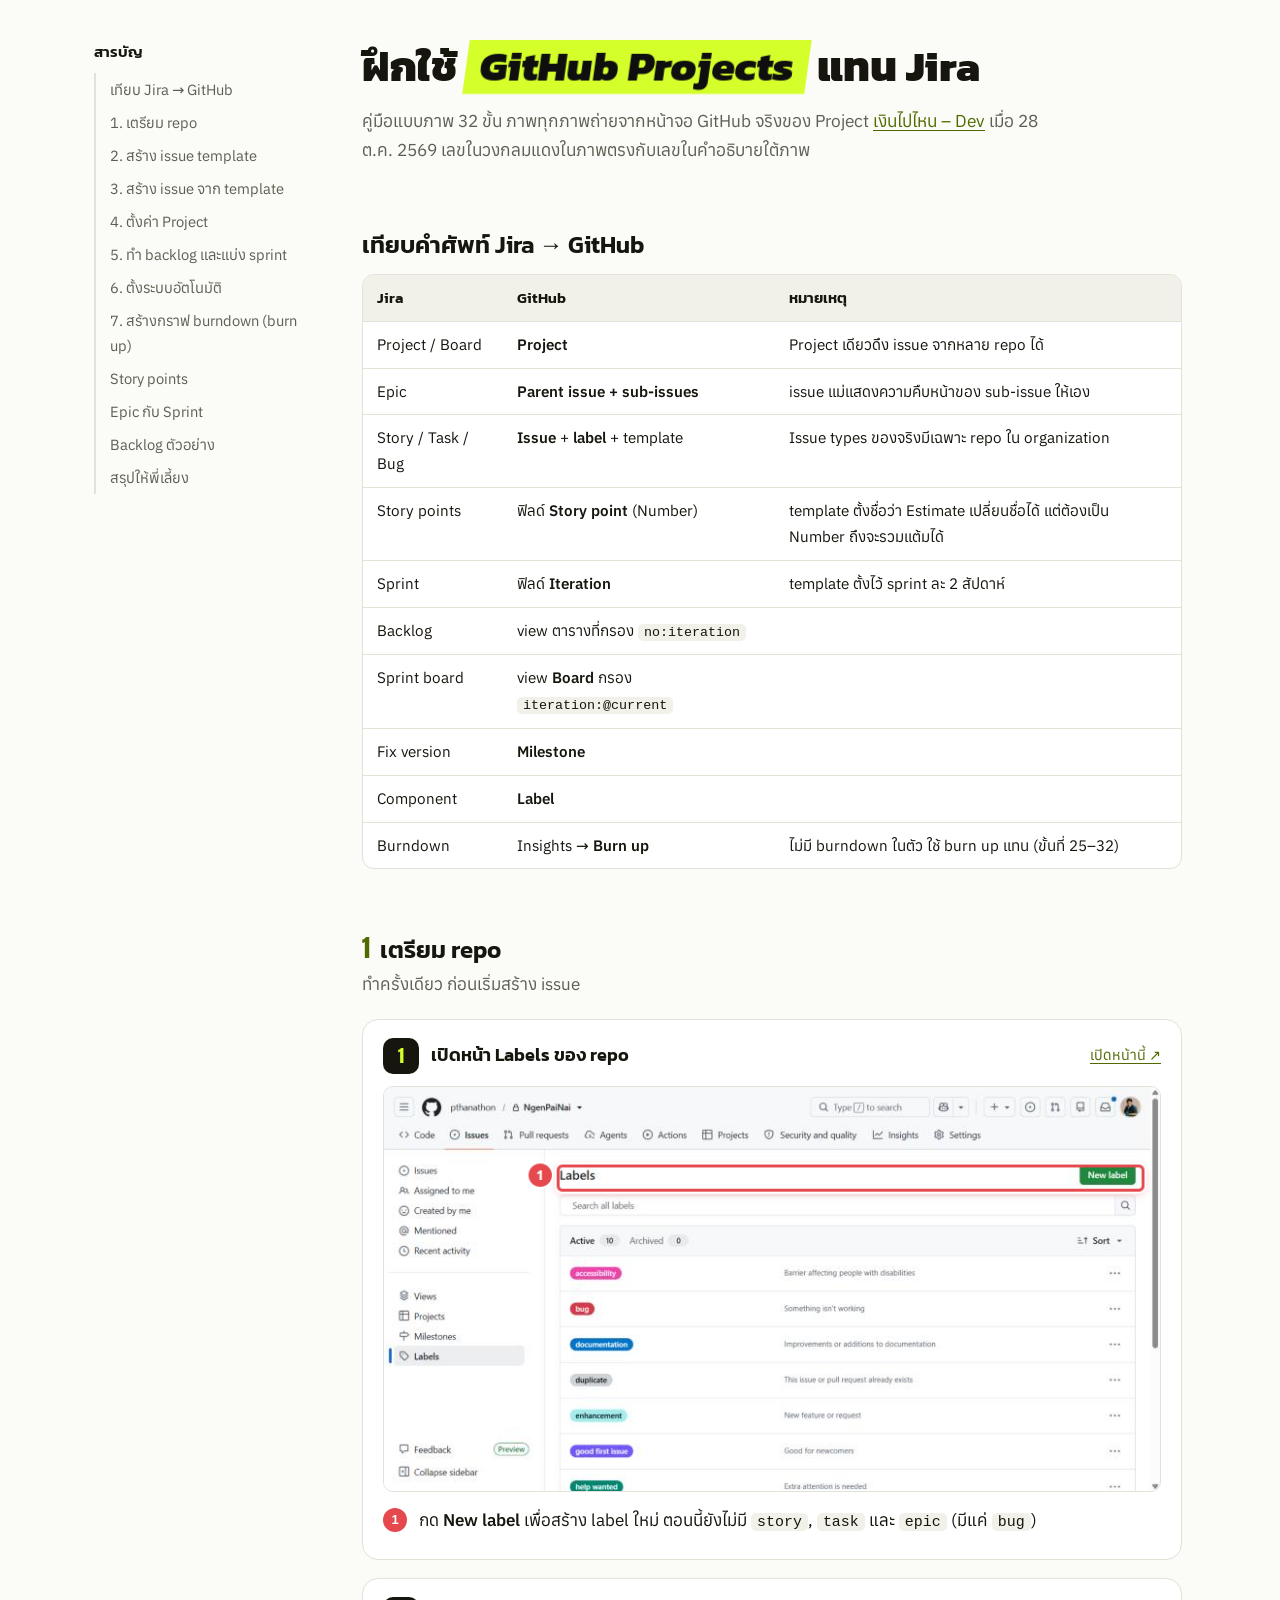
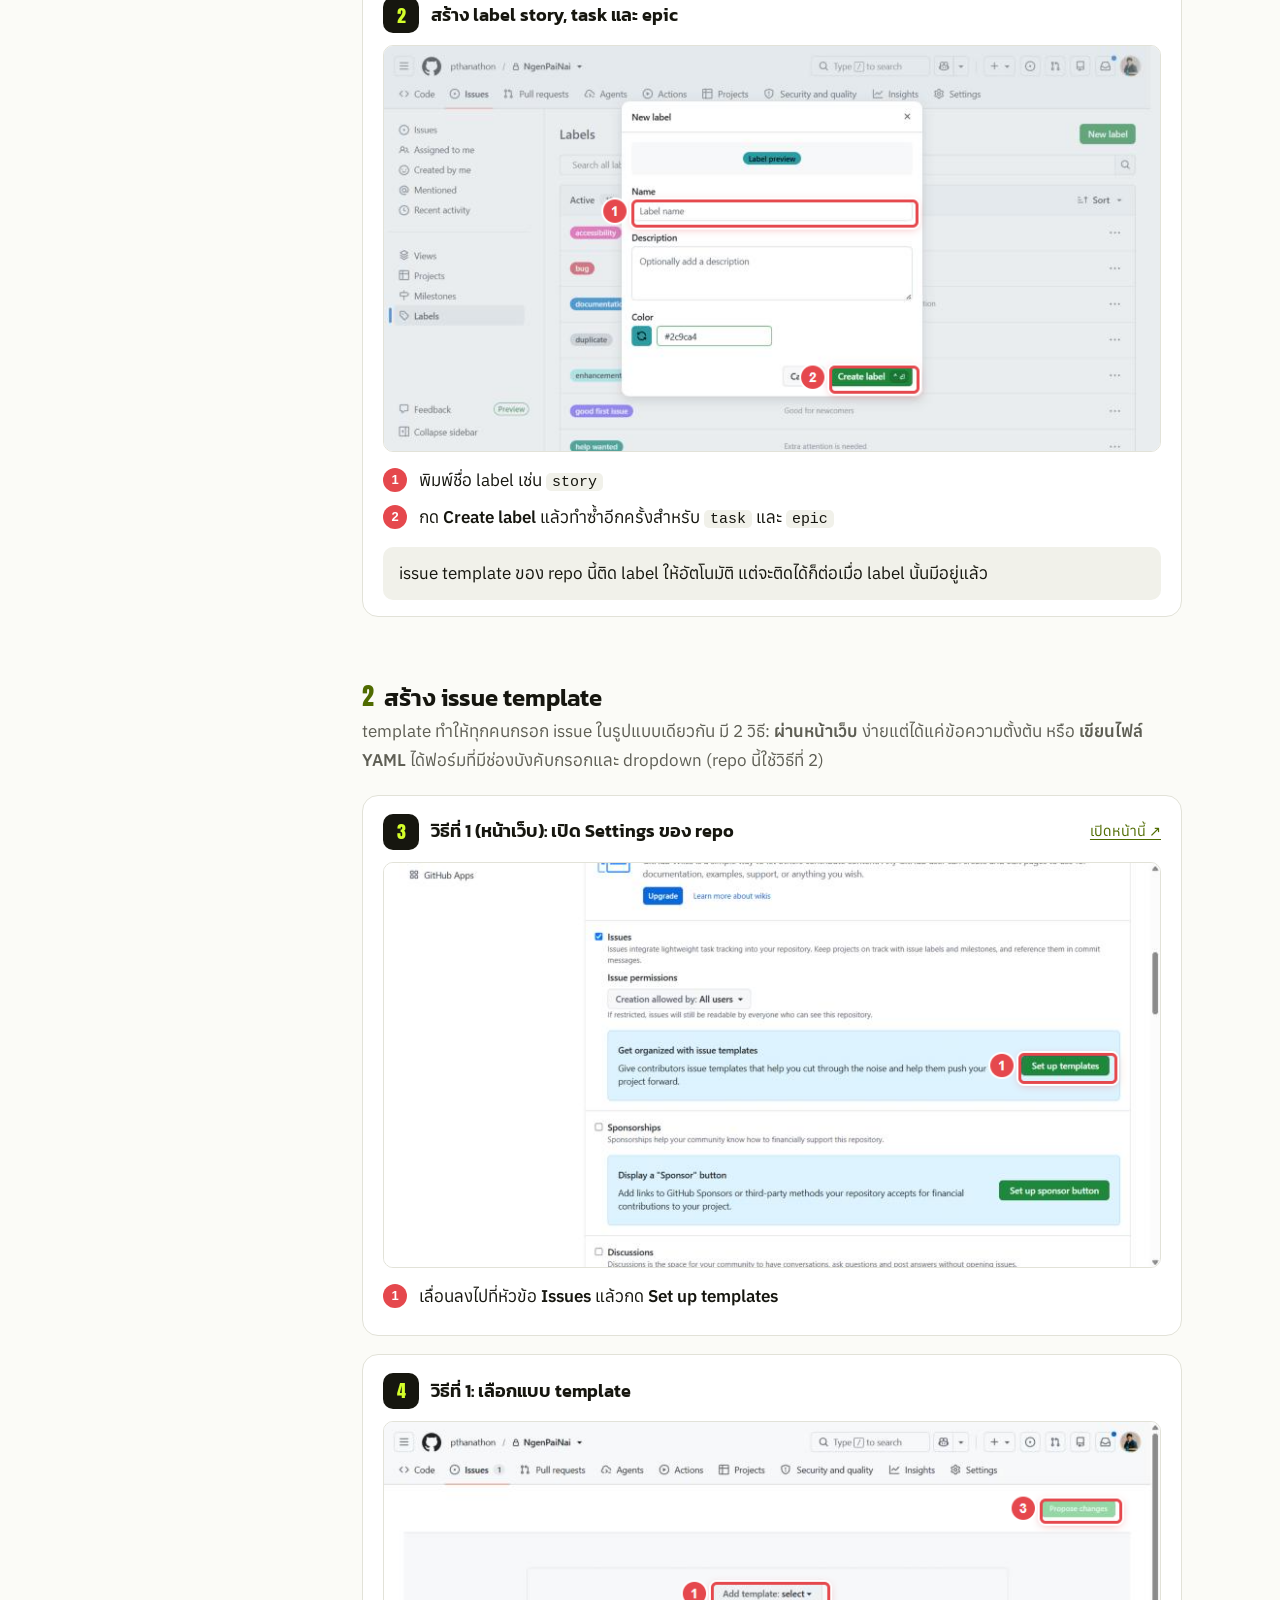
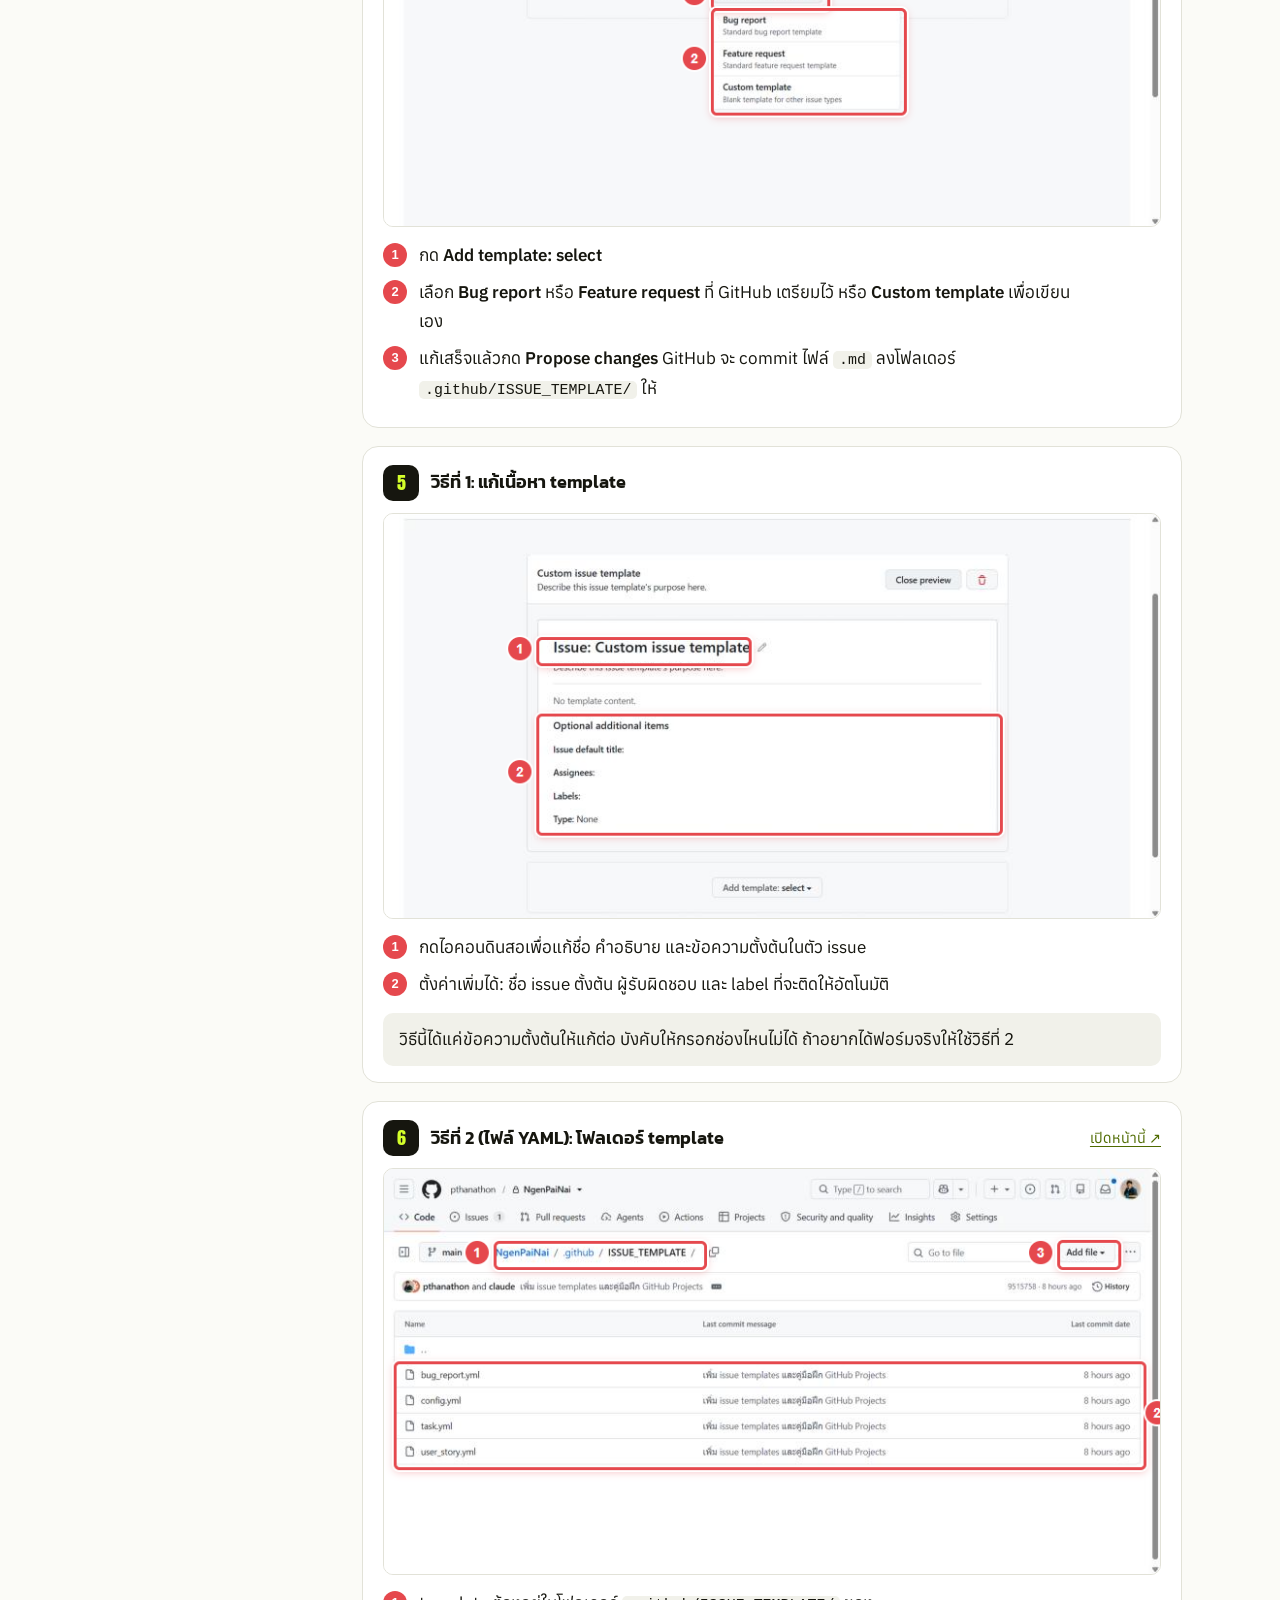
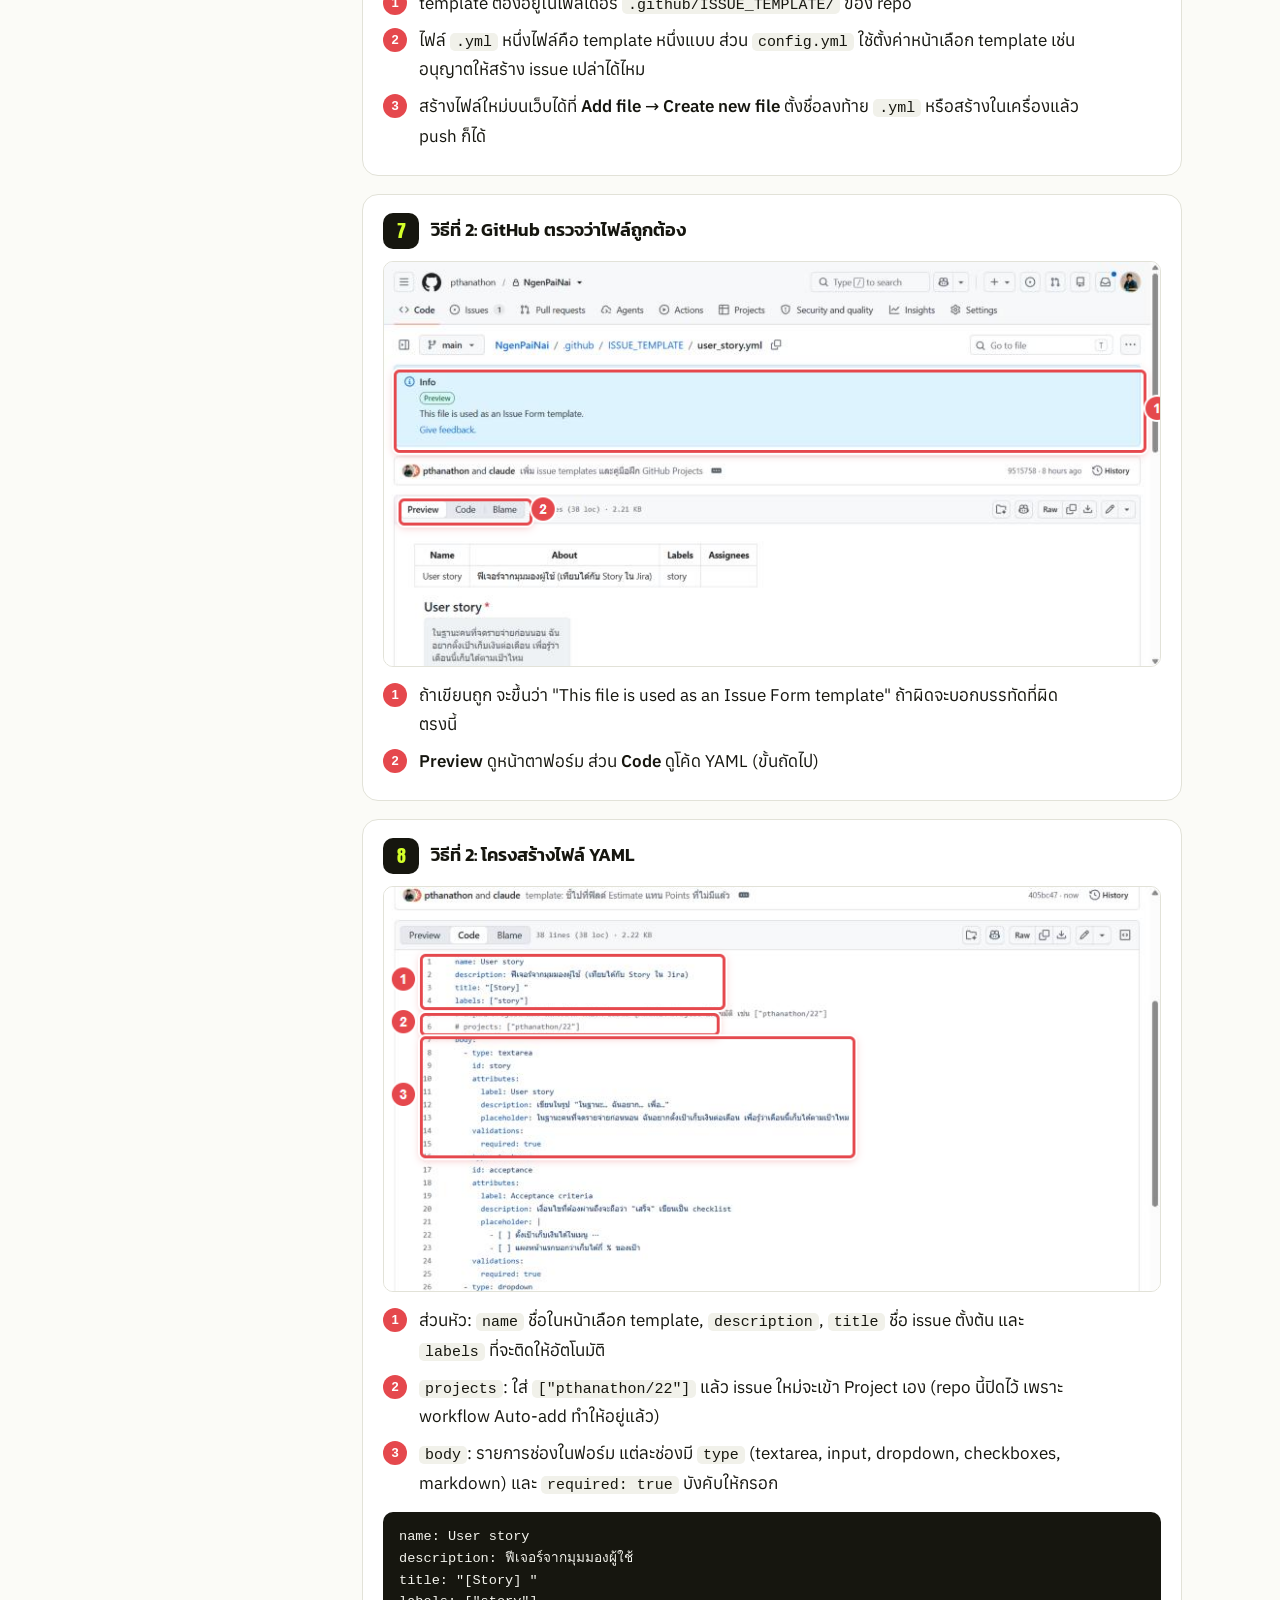
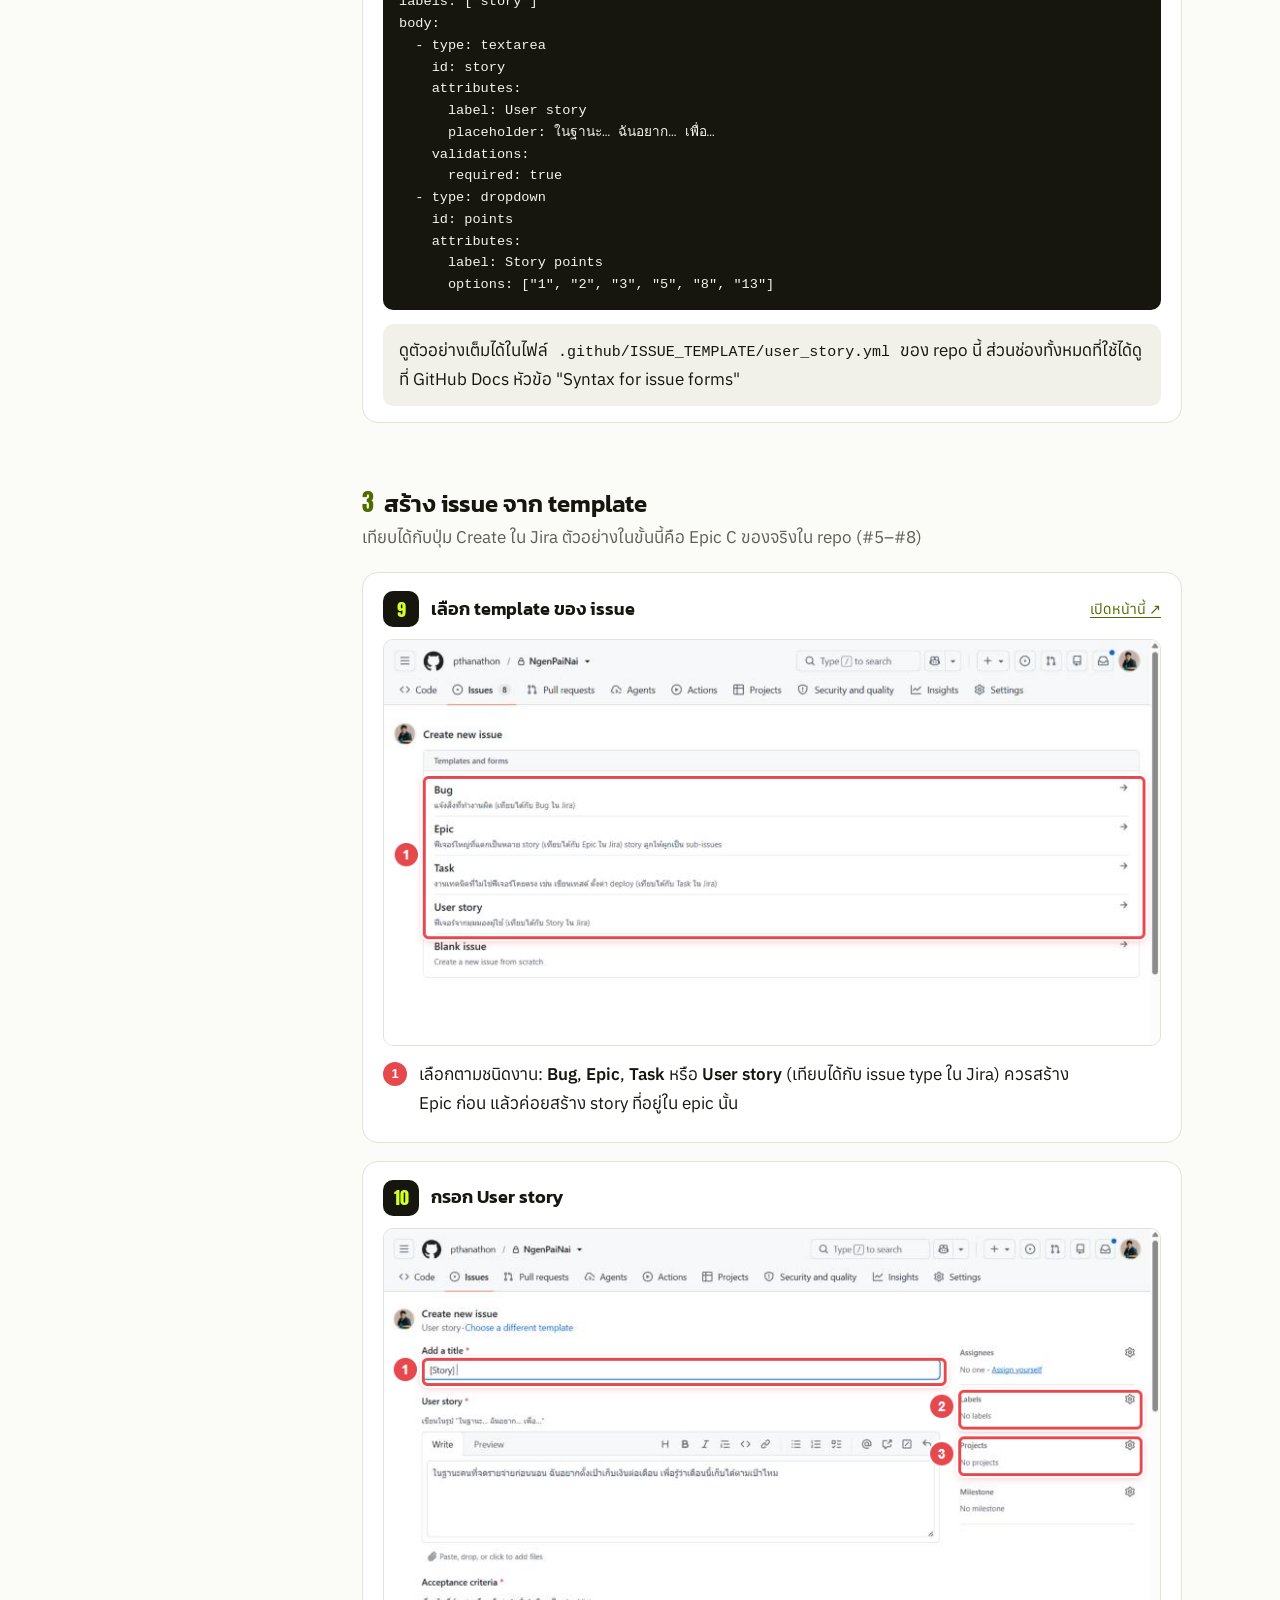
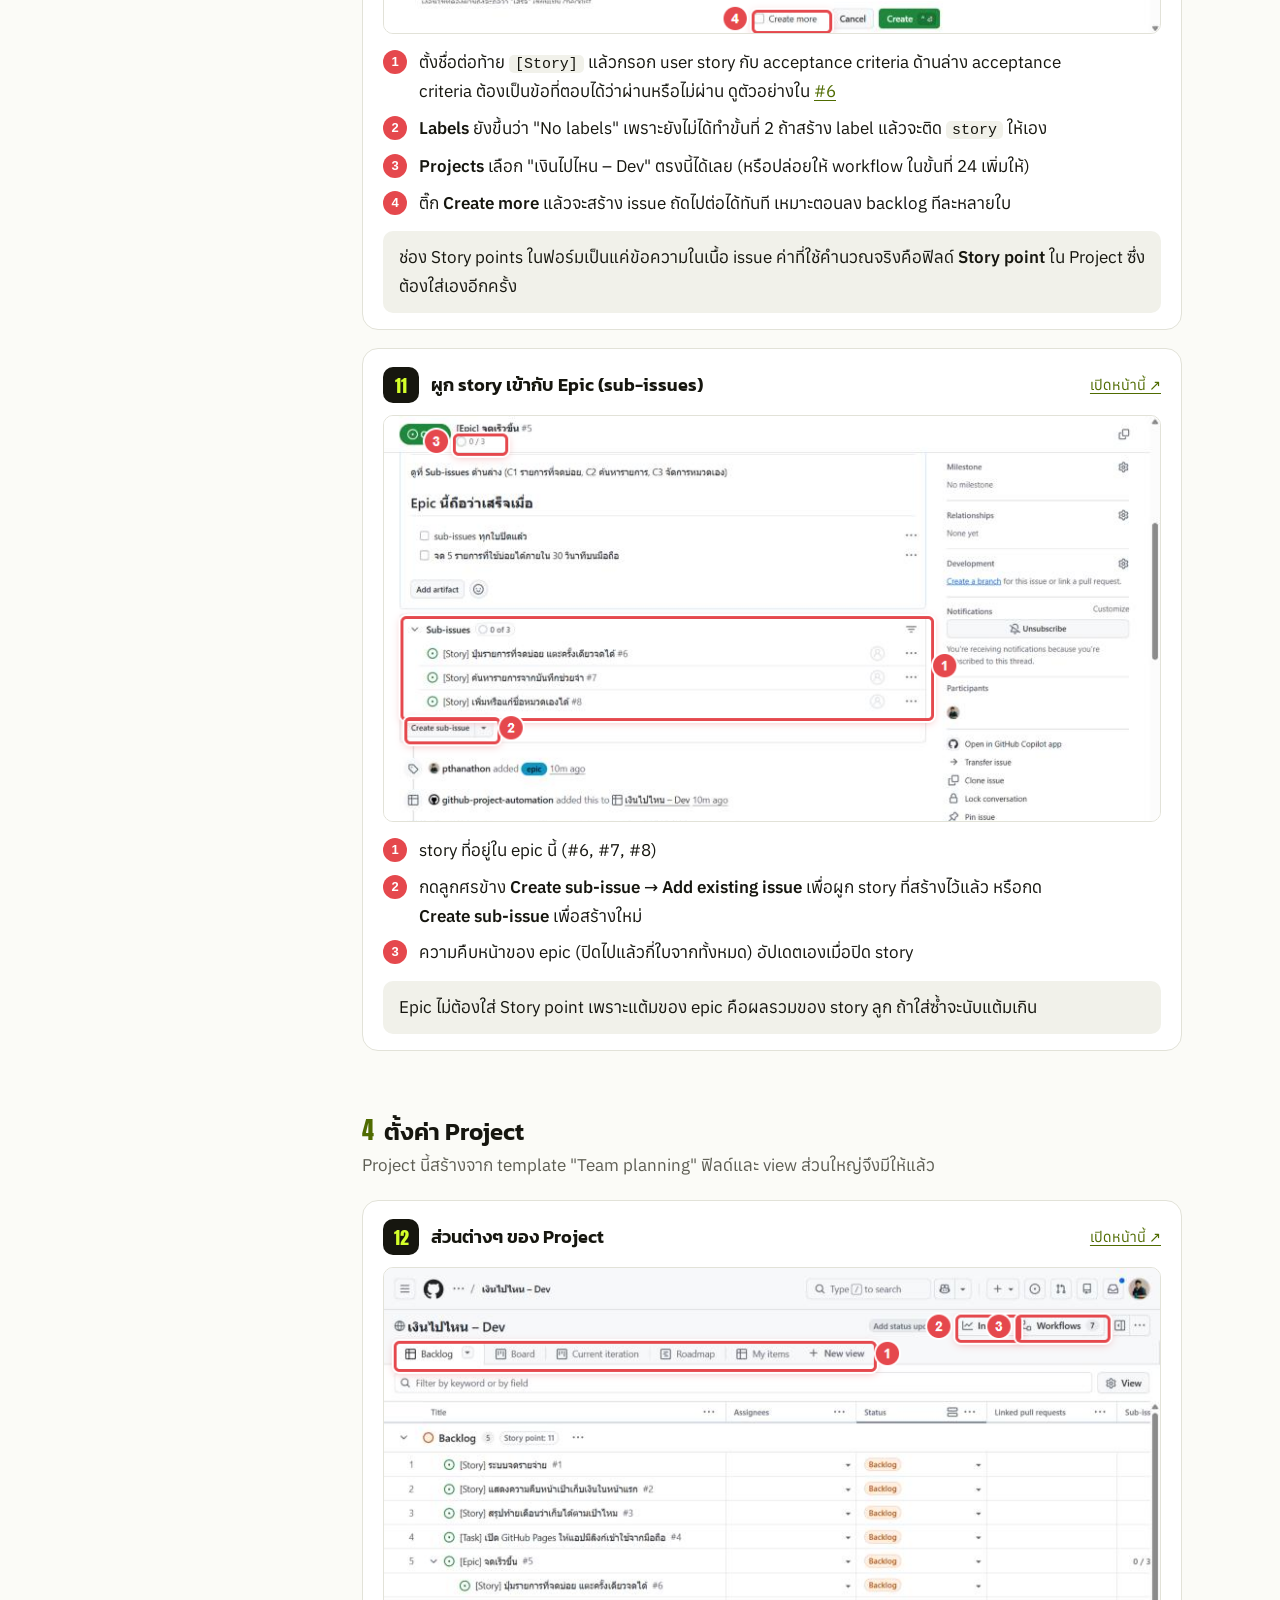
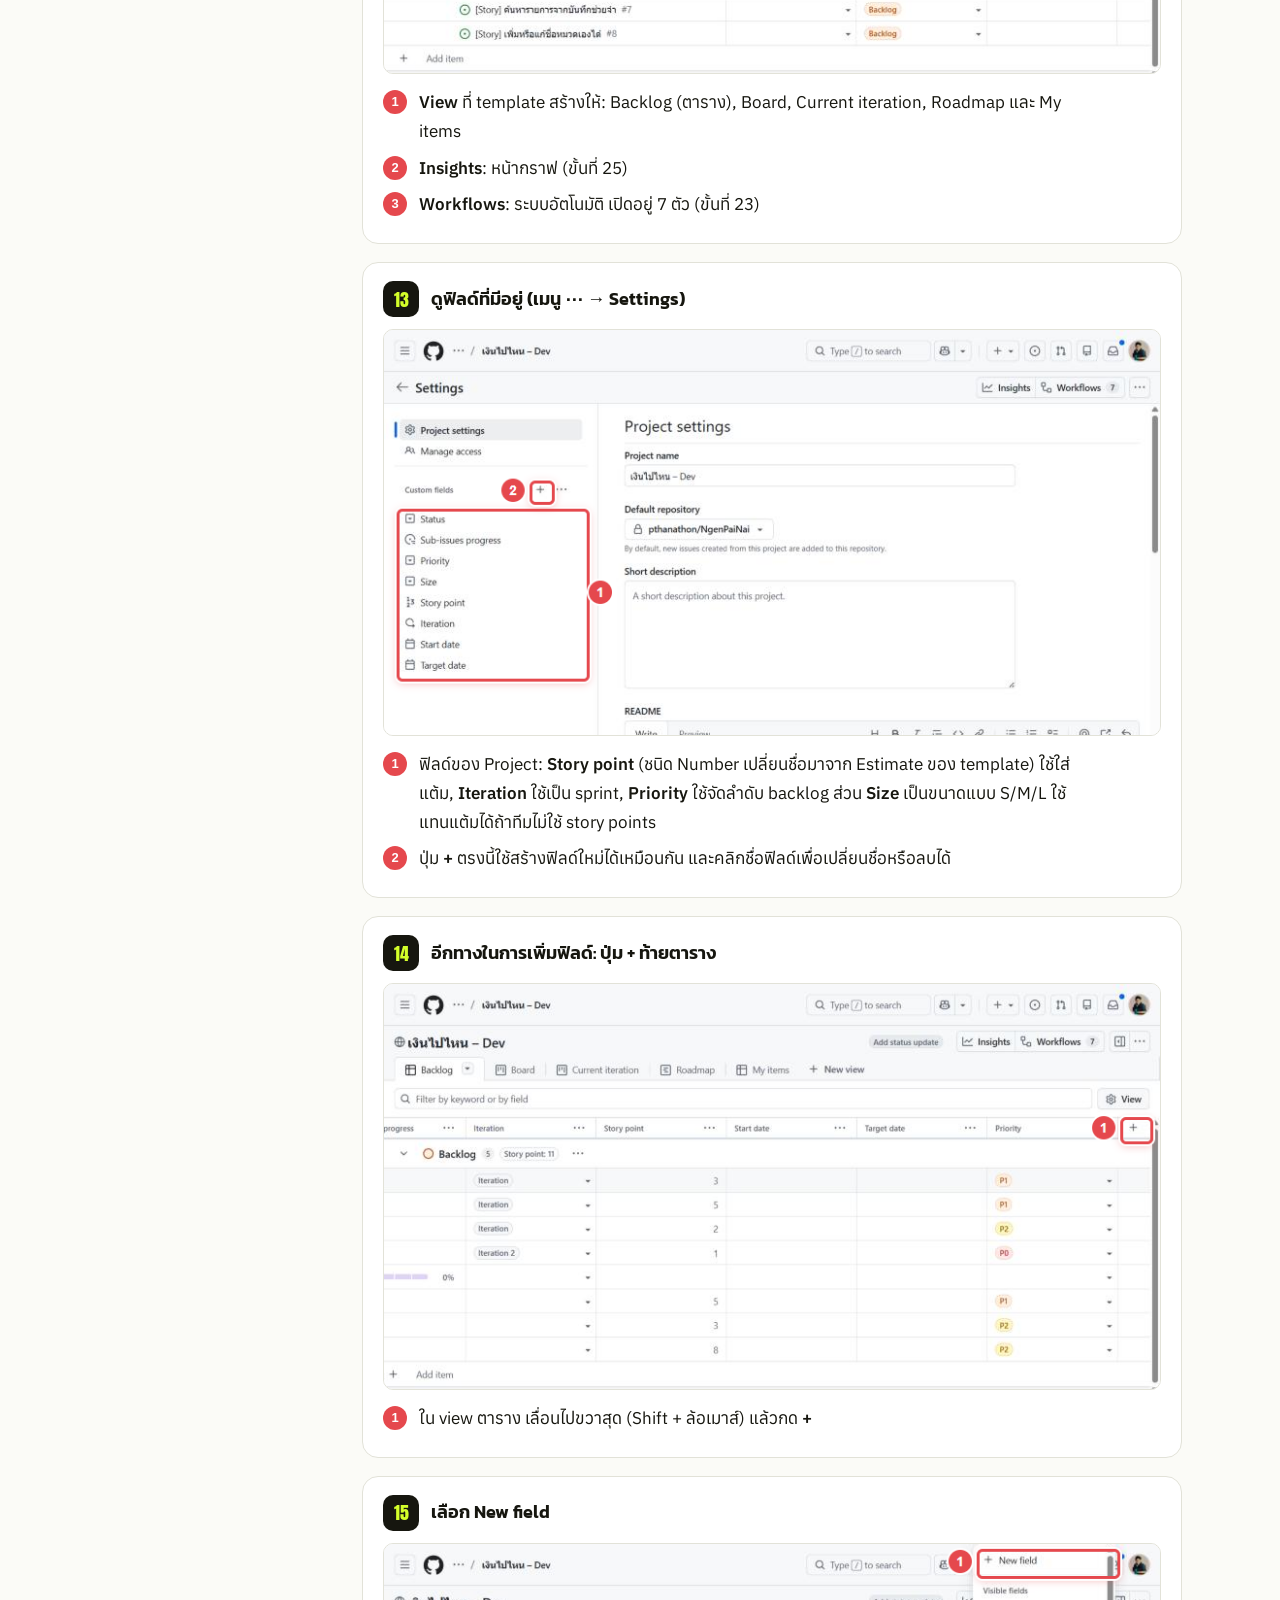
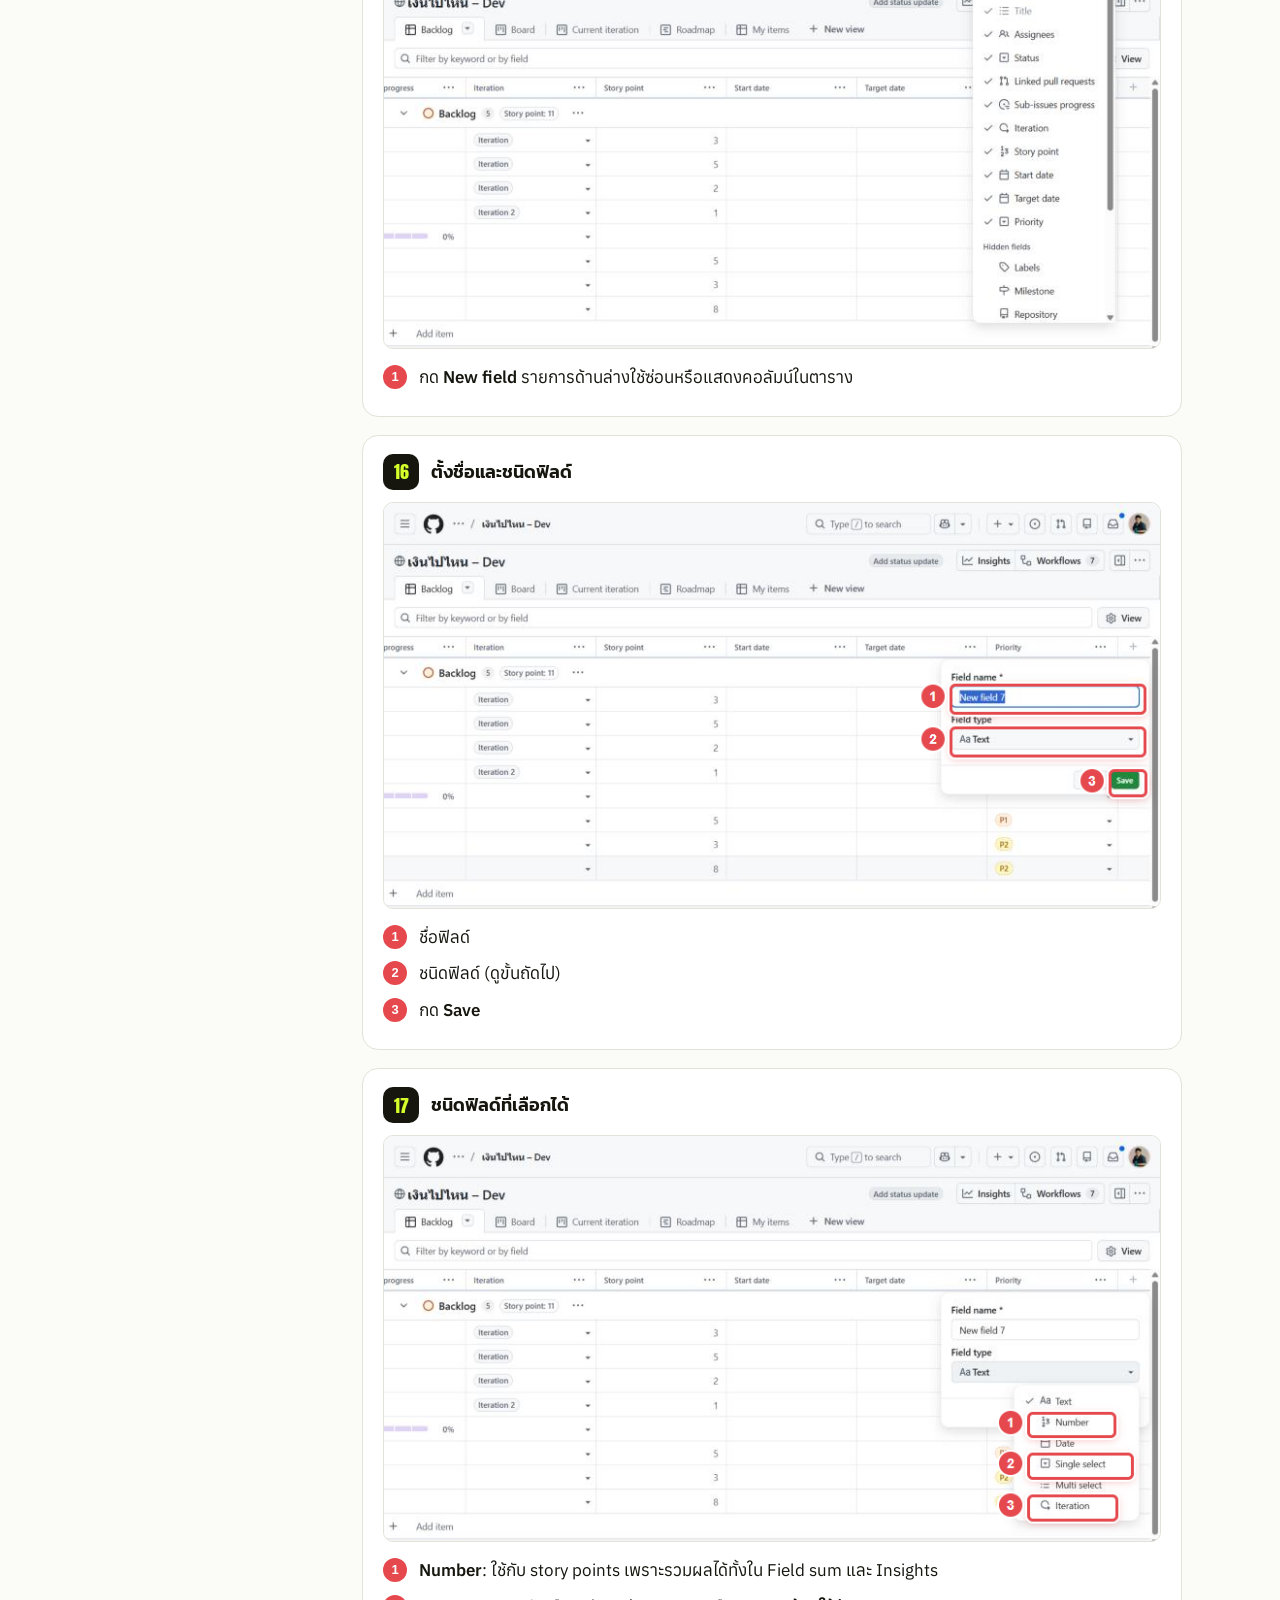
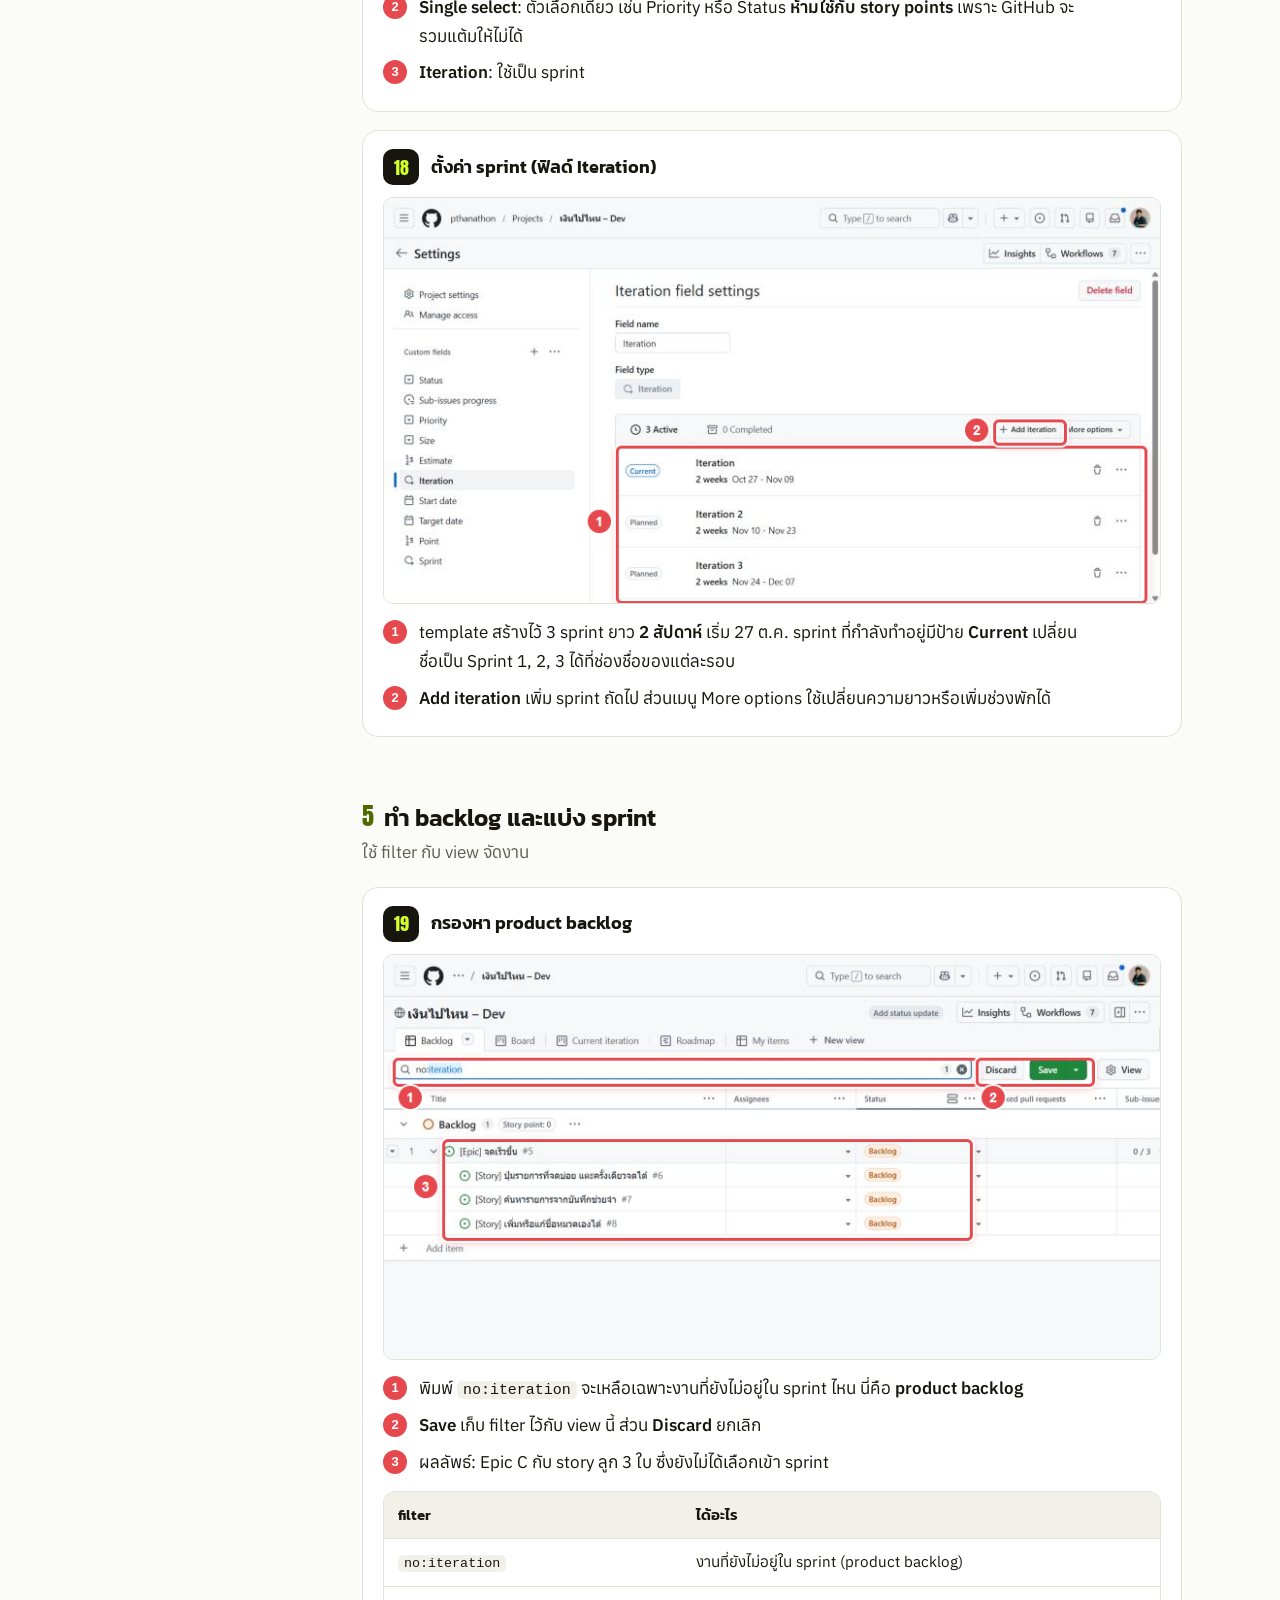
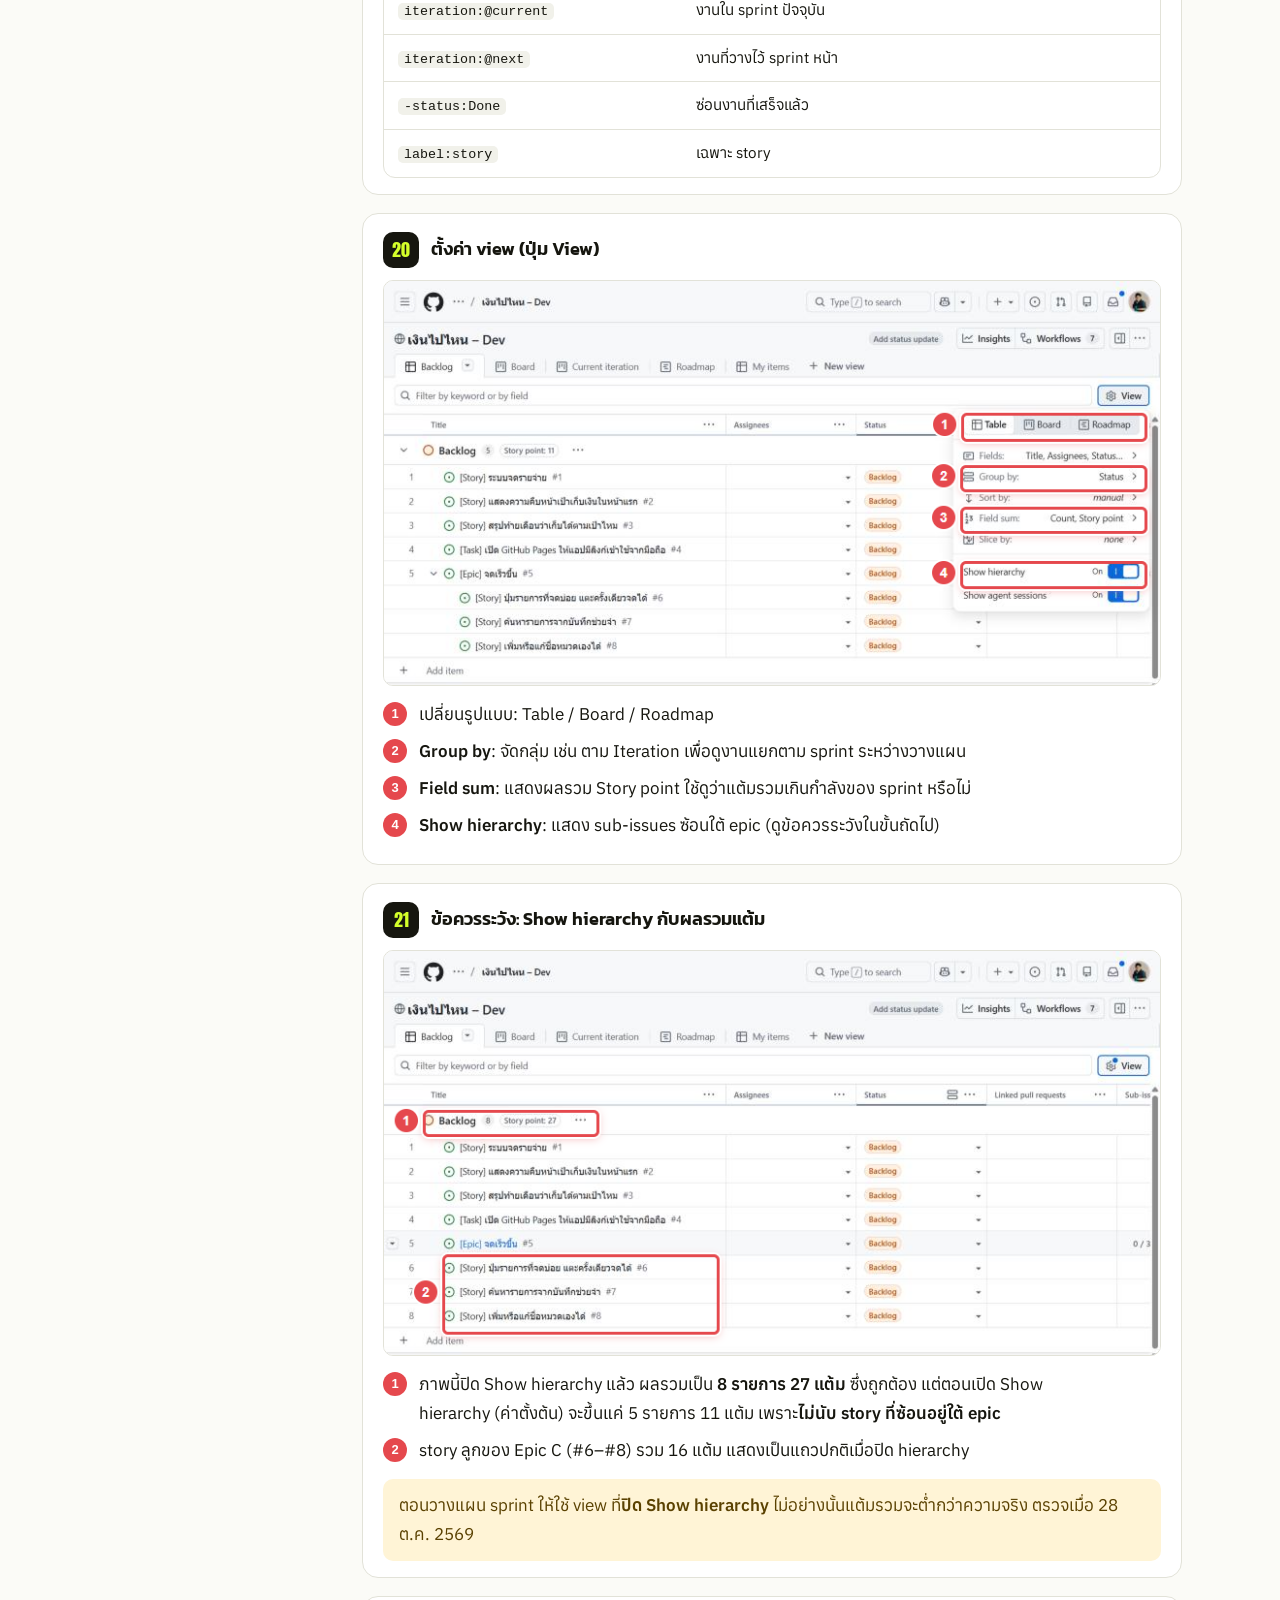
==== commit 5df504b8: "คู่มือ: เพิ่มขั้นตอนสร้างกราฟ Sprint burndown ภาพจริง 6 ขั้น: filter iteration:@current, Configure, " ====
--- a/docs/github-projects-practice.html
+++ b/docs/github-projects-practice.html
@@ -70,7 +70,7 @@
   <li><a href="#p3">4. ตั้งค่า Project</a></li>
   <li><a href="#p4">5. ทำ backlog และแบ่ง sprint</a></li>
   <li><a href="#p5">6. ตั้งระบบอัตโนมัติ</a></li>
-  <li><a href="#p6">7. ดูรายงาน (burn up)</a></li>
+  <li><a href="#p6">7. สร้างกราฟ burndown (burn up)</a></li>
   <li><a href="#points">Story points</a></li>
   <li><a href="#epic-sprint">Epic กับ Sprint</a></li>
   <li><a href="#backlog">Backlog ตัวอย่าง</a></li>
@@ -79,7 +79,7 @@
 <main>
 <header>
   <h1>ฝึกใช้ <span class="tag">GitHub Projects</span> แทน Jira</h1>
-  <p class="lead">คู่มือแบบภาพ 27 ขั้น ภาพทุกภาพถ่ายจากหน้าจอ GitHub จริงของ Project <a href="https://github.com/users/pthanathon/projects/22">เงินไปไหน – Dev</a> เมื่อ 28 ต.ค. 2569 เลขในวงกลมแดงในภาพตรงกับเลขในคำอธิบายใต้ภาพ</p>
+  <p class="lead">คู่มือแบบภาพ 32 ขั้น ภาพทุกภาพถ่ายจากหน้าจอ GitHub จริงของ Project <a href="https://github.com/users/pthanathon/projects/22">เงินไปไหน – Dev</a> เมื่อ 28 ต.ค. 2569 เลขในวงกลมแดงในภาพตรงกับเลขในคำอธิบายใต้ภาพ</p>
 </header>
 
 <section id="map">
@@ -94,7 +94,7 @@
 <tr><td>Sprint board</td><td>view <b>Board</b> กรอง <code>iteration:@current</code></td><td></td></tr>
 <tr><td>Fix version</td><td><b>Milestone</b></td><td></td></tr>
 <tr><td>Component</td><td><b>Label</b></td><td></td></tr>
-<tr><td>Burndown</td><td>Insights → <b>Burn up</b></td><td>ไม่มี burndown ในตัว ใช้ burn up แทน (ขั้นที่ 25–27)</td></tr>
+<tr><td>Burndown</td><td>Insights → <b>Burn up</b></td><td>ไม่มี burndown ในตัว ใช้ burn up แทน (ขั้นที่ 25–32)</td></tr>
 </tbody></table></div>
 </section>
 
@@ -385,13 +385,13 @@
 </section>
 
 <section id="p6">
-<h2><span class="n">7</span>ดูรายงาน (burn up)</h2>
-<p class="part-lead">ใช้แทน burndown ของ Jira</p>
+<h2><span class="n">7</span>สร้างกราฟ burndown (burn up)</h2>
+<p class="part-lead">GitHub ไม่มี burndown ในตัว แต่ตั้งกราฟ Burn up ให้นับแต้มของ sprint ปัจจุบันแล้วอ่านส่วนงานค้างแทนได้</p>
 
   <article class="step" id="step-25">
     <header><span class="num">25</span><h3>กราฟ Burn up</h3><a class="open" href="https://github.com/users/pthanathon/projects/22/insights" target="_blank" rel="noopener">เปิดหน้านี้ ↗</a></header>
     <figure><img src="images/steps/step-25.png" alt="ขั้นที่ 25: กราฟ Burn up" width="800" height="417" loading="lazy"></figure>
-    <ol class="notes"><li><b>Burn up</b> มีให้ในบัญชีส่วนตัวแบบฟรีด้วย (ตรวจเมื่อ 28 ต.ค. 2569)</li><li>เปลี่ยน filter เป็น <code>iteration:@current</code> เพื่อดูเฉพาะ sprint นี้</li><li>กด <b>Configure</b> เพื่อเปลี่ยนสิ่งที่นับ (ขั้นที่ 27)</li></ol>
+    <ol class="notes"><li><b>Burn up</b> มีให้ในบัญชีส่วนตัวแบบฟรีด้วย (ตรวจเมื่อ 28 ต.ค. 2569)</li><li>ช่อง filter ใช้เลือกว่าจะนับ item ไหน (ขั้นที่ 27)</li><li>กด <b>Configure</b> เพื่อเปลี่ยนแกนและรูปแบบกราฟ (ขั้นที่ 28)</li></ol>
     
     
     
@@ -409,13 +409,63 @@
   </article>
 
   <article class="step" id="step-27">
-    <header><span class="num">27</span><h3>นับเป็นแต้มแทนจำนวน issue</h3></header>
-    <figure><img src="images/steps/step-27.png" alt="ขั้นที่ 27: นับเป็นแต้มแทนจำนวน issue" width="800" height="417" loading="lazy"></figure>
-    <ol class="notes"><li>ที่ Y-axis เลือก <b>Sum of a field</b> แล้วเลือก <b>Story point</b> กราฟจะเป็น burn up ตามแต้ม แล้วกด <b>Save to new chart</b></li></ol>
-    
-    
-    <p class="callout">GitHub ไม่มี burndown แบบมีเส้นอุดมคติให้ในตัว ถ้าทีมต้องการจริงๆ ต้องใช้เครื่องมือเสริม หรือเขียน GitHub Action ดึงข้อมูลมาวาดเอง</p>
-    
+    <header><span class="num">27</span><h3>สร้างกราฟ Sprint burndown (1/6): กรองเฉพาะ sprint นี้</h3></header>
+    <figure><img src="images/steps/step-27.png" alt="ขั้นที่ 27: สร้างกราฟ Sprint burndown (1/6): กรองเฉพาะ sprint นี้" width="800" height="417" loading="lazy"></figure>
+    <ol class="notes"><li>ในหน้า Burn up พิมพ์ <code>iteration:@current</code> ในช่อง filter แล้วกด Enter เลข 3 ท้ายช่องคือ sprint นี้มี 3 ใบ (ใช้ <code>iteration:"Iteration 1"</code> ถ้าอยากดู sprint ที่ระบุชื่อ)</li><li><b>Discard</b> ยกเลิก filter กลับเป็นค่าเดิม ตอนนี้ยังไม่ต้องกด</li><li>แกน Y เปลี่ยนตามสิ่งที่นับ ภาพนี้ตั้งเป็นผลรวมแต้มไว้แล้ว (ขั้นที่ 31) จึงขึ้นถึง 10 แต้ม</li></ol>
+    
+    
+    <p class="callout"><code>@current</code> เลื่อนไป sprint ถัดไปเองเมื่อเปลี่ยนรอบ กราฟที่บันทึกไว้จึงใช้ได้ทุก sprint ไม่ต้องสร้างใหม่</p>
+    
+  </article>
+
+  <article class="step" id="step-28">
+    <header><span class="num">28</span><h3>สร้างกราฟ Sprint burndown (2/6): เปิด Configure</h3></header>
+    <figure><img src="images/steps/step-28.png" alt="ขั้นที่ 28: สร้างกราฟ Sprint burndown (2/6): เปิด Configure" width="800" height="417" loading="lazy"></figure>
+    <ol class="notes"><li><b>Layout</b>: รูปแบบกราฟ (ขั้นที่ 29)</li><li><b>X-axis</b>: แกนนอน (ขั้นที่ 30)</li><li><b>Y-axis</b>: สิ่งที่นับ ค่าเริ่มต้นคือ Count of items นับจำนวน issue (ขั้นที่ 31)</li></ol>
+    
+    
+    
+    
+  </article>
+
+  <article class="step" id="step-29">
+    <header><span class="num">29</span><h3>สร้างกราฟ Sprint burndown (3/6): Layout</h3></header>
+    <figure><img src="images/steps/step-29.png" alt="ขั้นที่ 29: สร้างกราฟ Sprint burndown (3/6): Layout" width="800" height="417" loading="lazy"></figure>
+    <ol class="notes"><li><b>Stacked area</b> (ค่าเริ่มต้น) ซ้อนพื้นที่งานเสร็จกับงานค้างไว้ อ่านง่ายที่สุด</li><li><b>Line</b> แยกเป็นเส้น ใช้ดูเส้นงานค้าง (Open) อย่างเดียวได้ชัดกว่า เส้นนี้ก็คือเส้น burndown</li></ol>
+    
+    
+    
+    
+  </article>
+
+  <article class="step" id="step-30">
+    <header><span class="num">30</span><h3>สร้างกราฟ Sprint burndown (4/6): X-axis = Time</h3></header>
+    <figure><img src="images/steps/step-30.png" alt="ขั้นที่ 30: สร้างกราฟ Sprint burndown (4/6): X-axis = Time" width="800" height="417" loading="lazy"></figure>
+    <ol class="notes"><li>ใช้ <b>Time</b> (กลุ่ม Historical) แกนนอนเป็นวันที่ เห็นว่างานค้างลดลงวันต่อวันอย่างไร</li><li>ฟิลด์ด้านล่าง เช่น Iteration หรือ Status เป็นกราฟแบบ "ภาพ ณ ตอนนี้" ไม่มีเส้นเวลา ใช้ทำกราฟ velocity ได้ (ดูหมายเหตุในขั้นที่ 32)</li></ol>
+    
+    
+    
+    
+  </article>
+
+  <article class="step" id="step-31">
+    <header><span class="num">31</span><h3>สร้างกราฟ Sprint burndown (5/6): Y-axis = Sum of a field</h3></header>
+    <figure><img src="images/steps/step-31.png" alt="ขั้นที่ 31: สร้างกราฟ Sprint burndown (5/6): Y-axis = Sum of a field" width="800" height="417" loading="lazy"></figure>
+    <ol class="notes"><li>เลือก <b>Sum of a field</b> เพื่อนับเป็นผลรวมแต้มแทนจำนวน issue (issue 13 แต้มกับ 1 แต้มจะได้ไม่นับเท่ากัน)</li></ol>
+    
+    
+    
+    
+  </article>
+
+  <article class="step" id="step-32">
+    <header><span class="num">32</span><h3>สร้างกราฟ Sprint burndown (6/6): เลือก Story point แล้วบันทึก</h3></header>
+    <figure><img src="images/steps/step-32.png" alt="ขั้นที่ 32: สร้างกราฟ Sprint burndown (6/6): เลือก Story point แล้วบันทึก" width="800" height="417" loading="lazy"></figure>
+    <ol class="notes"><li><b>Y-axis field</b> เลือก <b>Story point</b> (ต้องเป็นฟิลด์ชนิด Number เท่านั้น ฟิลด์ Single select จะไม่ขึ้นในรายการนี้)</li><li>กด <b>Save to new chart</b> กราฟจะไปอยู่ใต้ Custom charts ทางซ้าย ตั้งชื่อเช่น "Sprint burndown" ได้จากเมนู ⋯ ข้างชื่อกราฟ</li></ol>
+    
+    
+    <p class="callout">กราฟ velocity (แต้มที่ทำเสร็จต่อ sprint): กด <b>+ New chart</b> → Configure ตั้ง Layout = Stacked column, X-axis = <b>Iteration</b>, Group by = <b>Status</b>, Y-axis = Sum of a field → <b>Story point</b> แท่งส่วน Done ของแต่ละ sprint คือ velocity ใช้ประมาณว่า sprint หน้ารับงานได้กี่แต้ม</p>
+    <p class="callout warn">อ่านกราฟเป็น burndown: ดู<b>ส่วน Open</b> ซึ่งคือแต้มที่ยังค้างอยู่ ควรลดลงจนเหลือ 0 ในวันสุดท้ายของ sprint แต่งานจะนับว่าเสร็จก็ต่อเมื่อ <b>issue ถูกปิด</b> (workflow Auto-close issue ปิดให้เมื่อย้ายการ์ดไป Done) และ GitHub ไม่มีเส้นอุดมคติให้ ต้องเทียบในใจว่าควรลดลงวันละเท่าไร</p>
   </article>
 </section>
 
